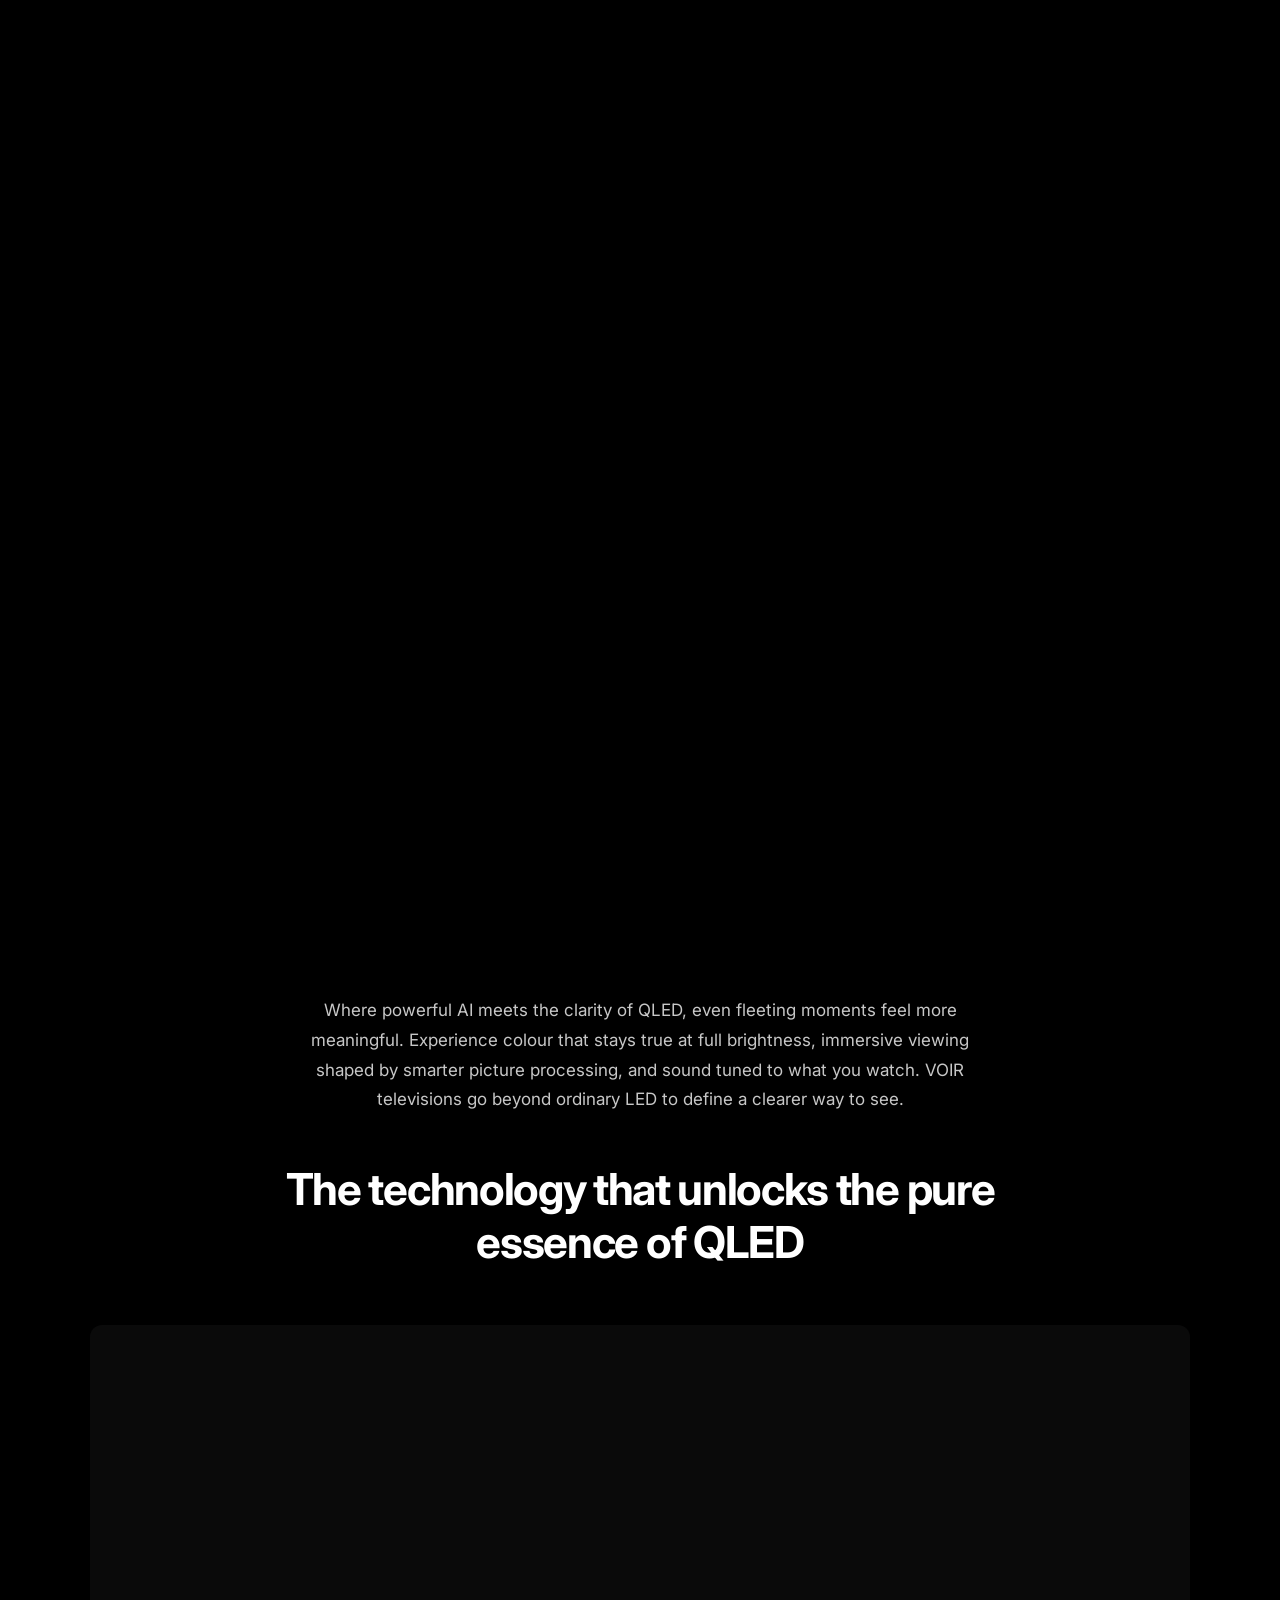
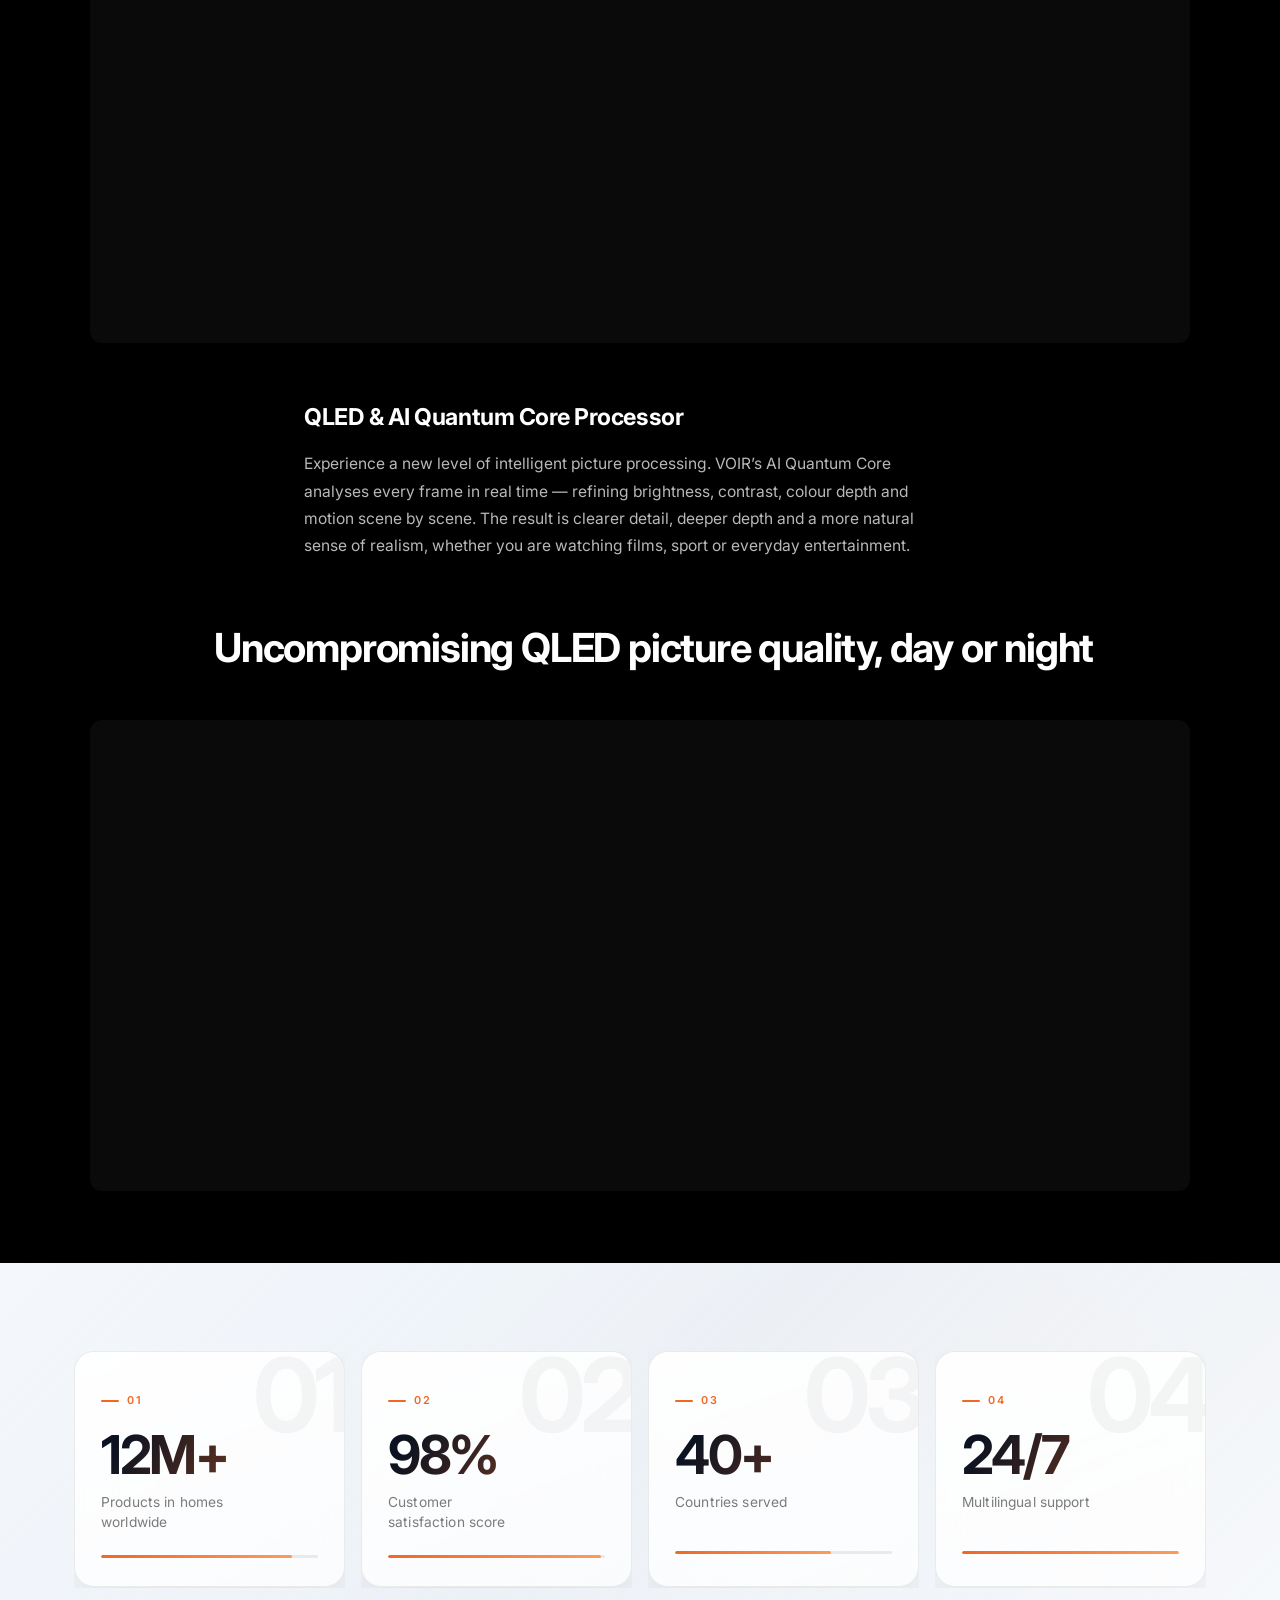
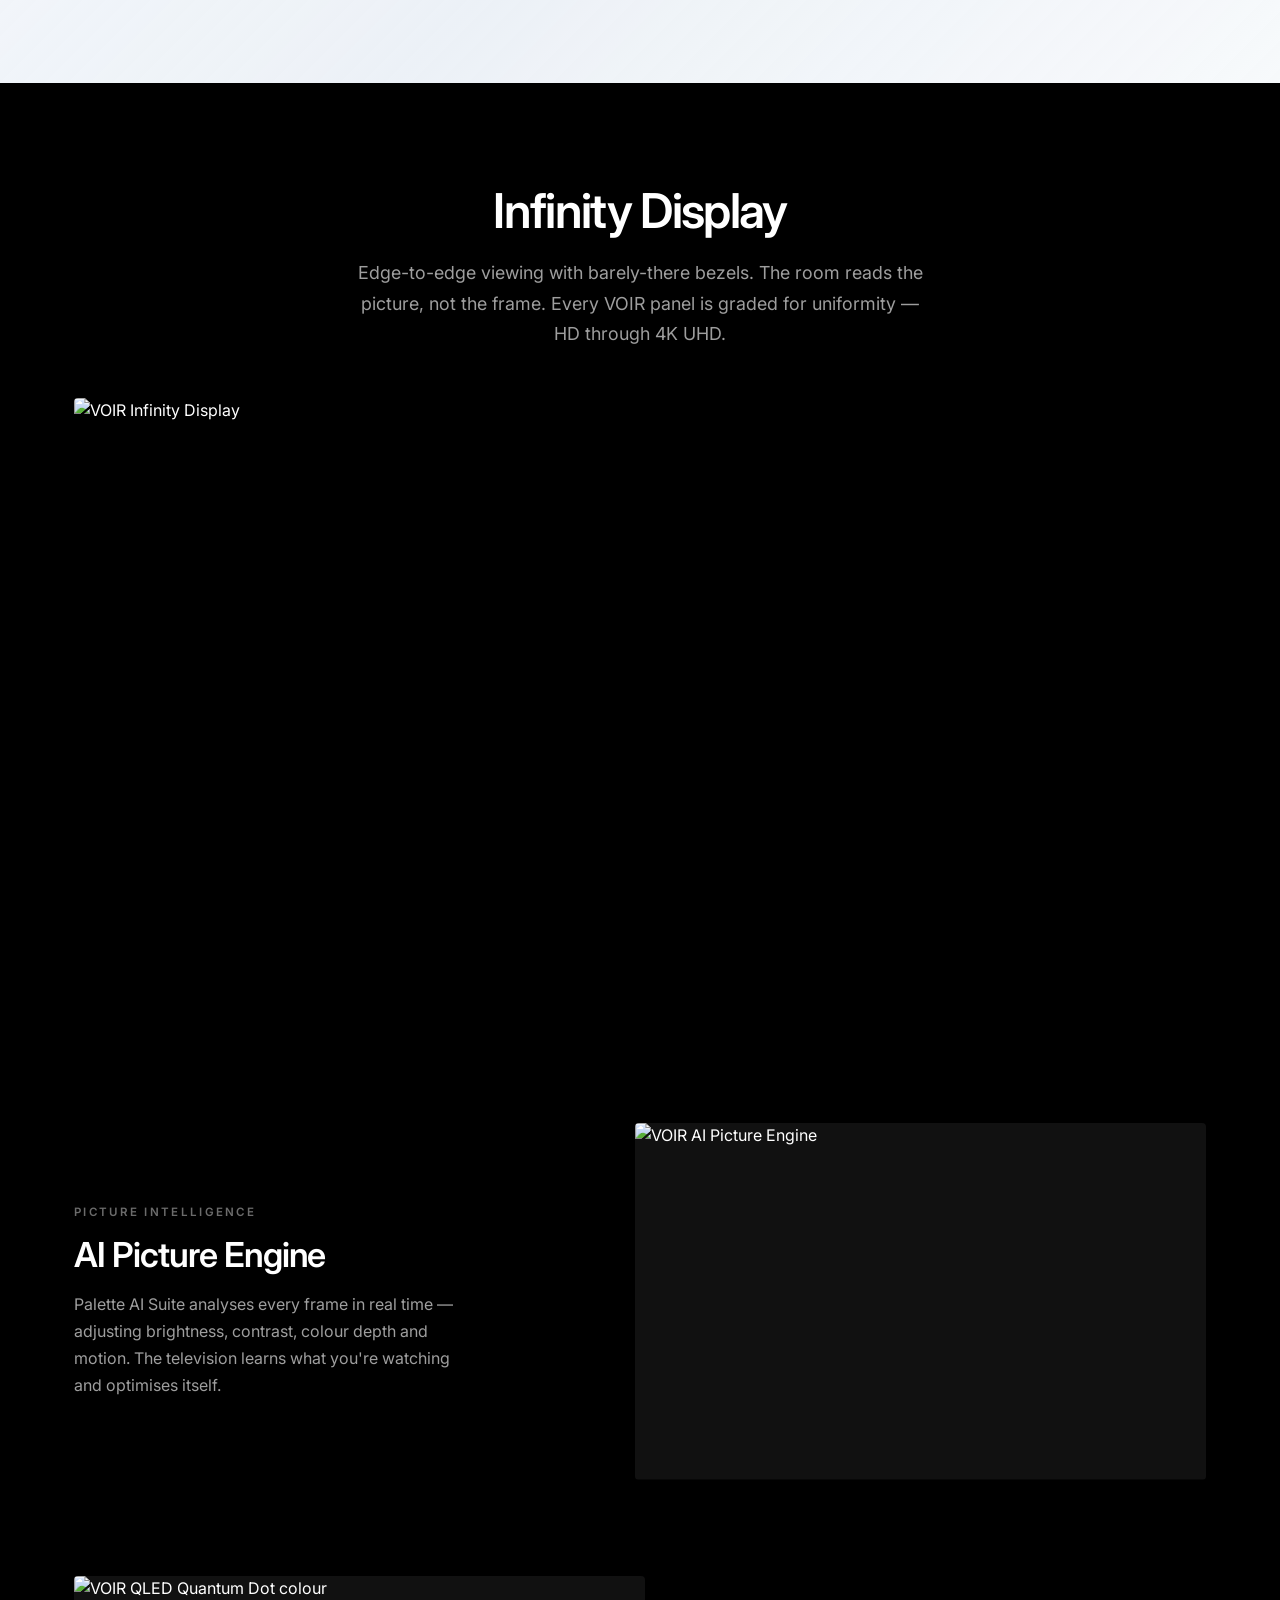
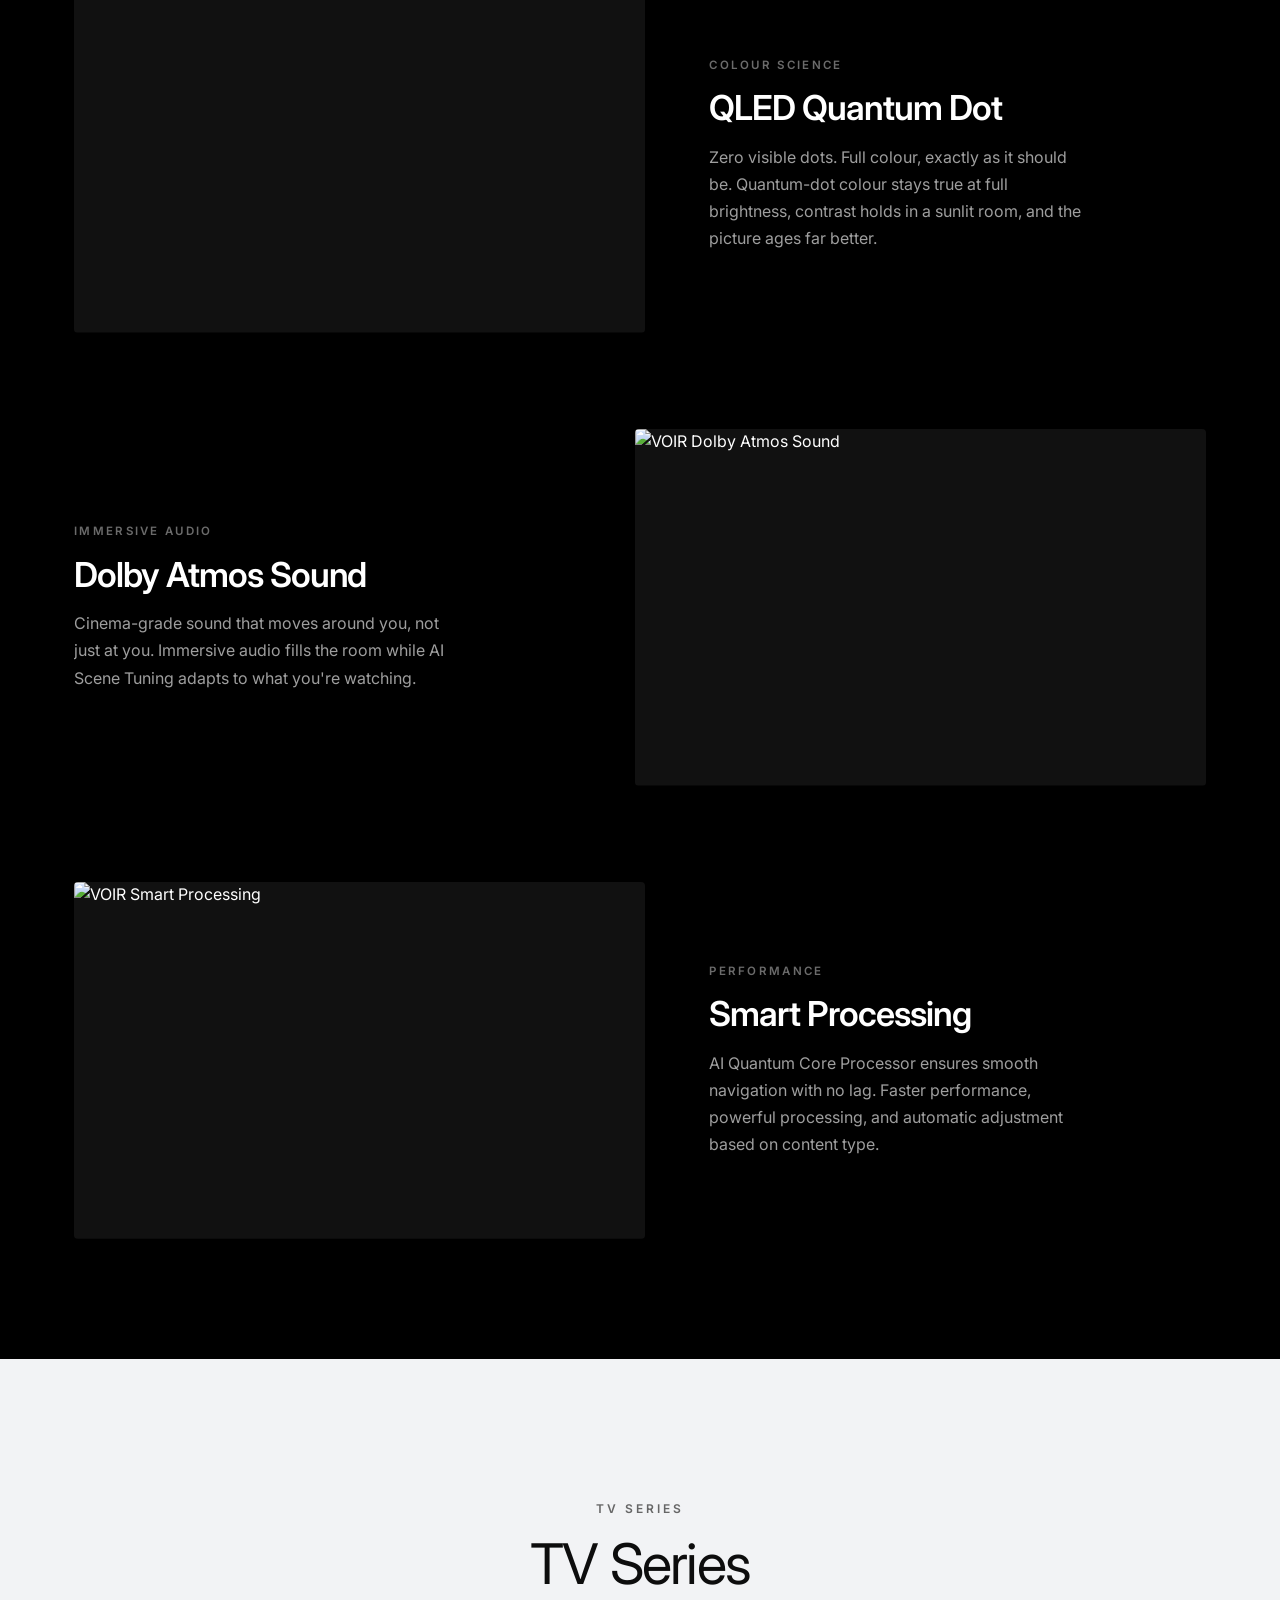
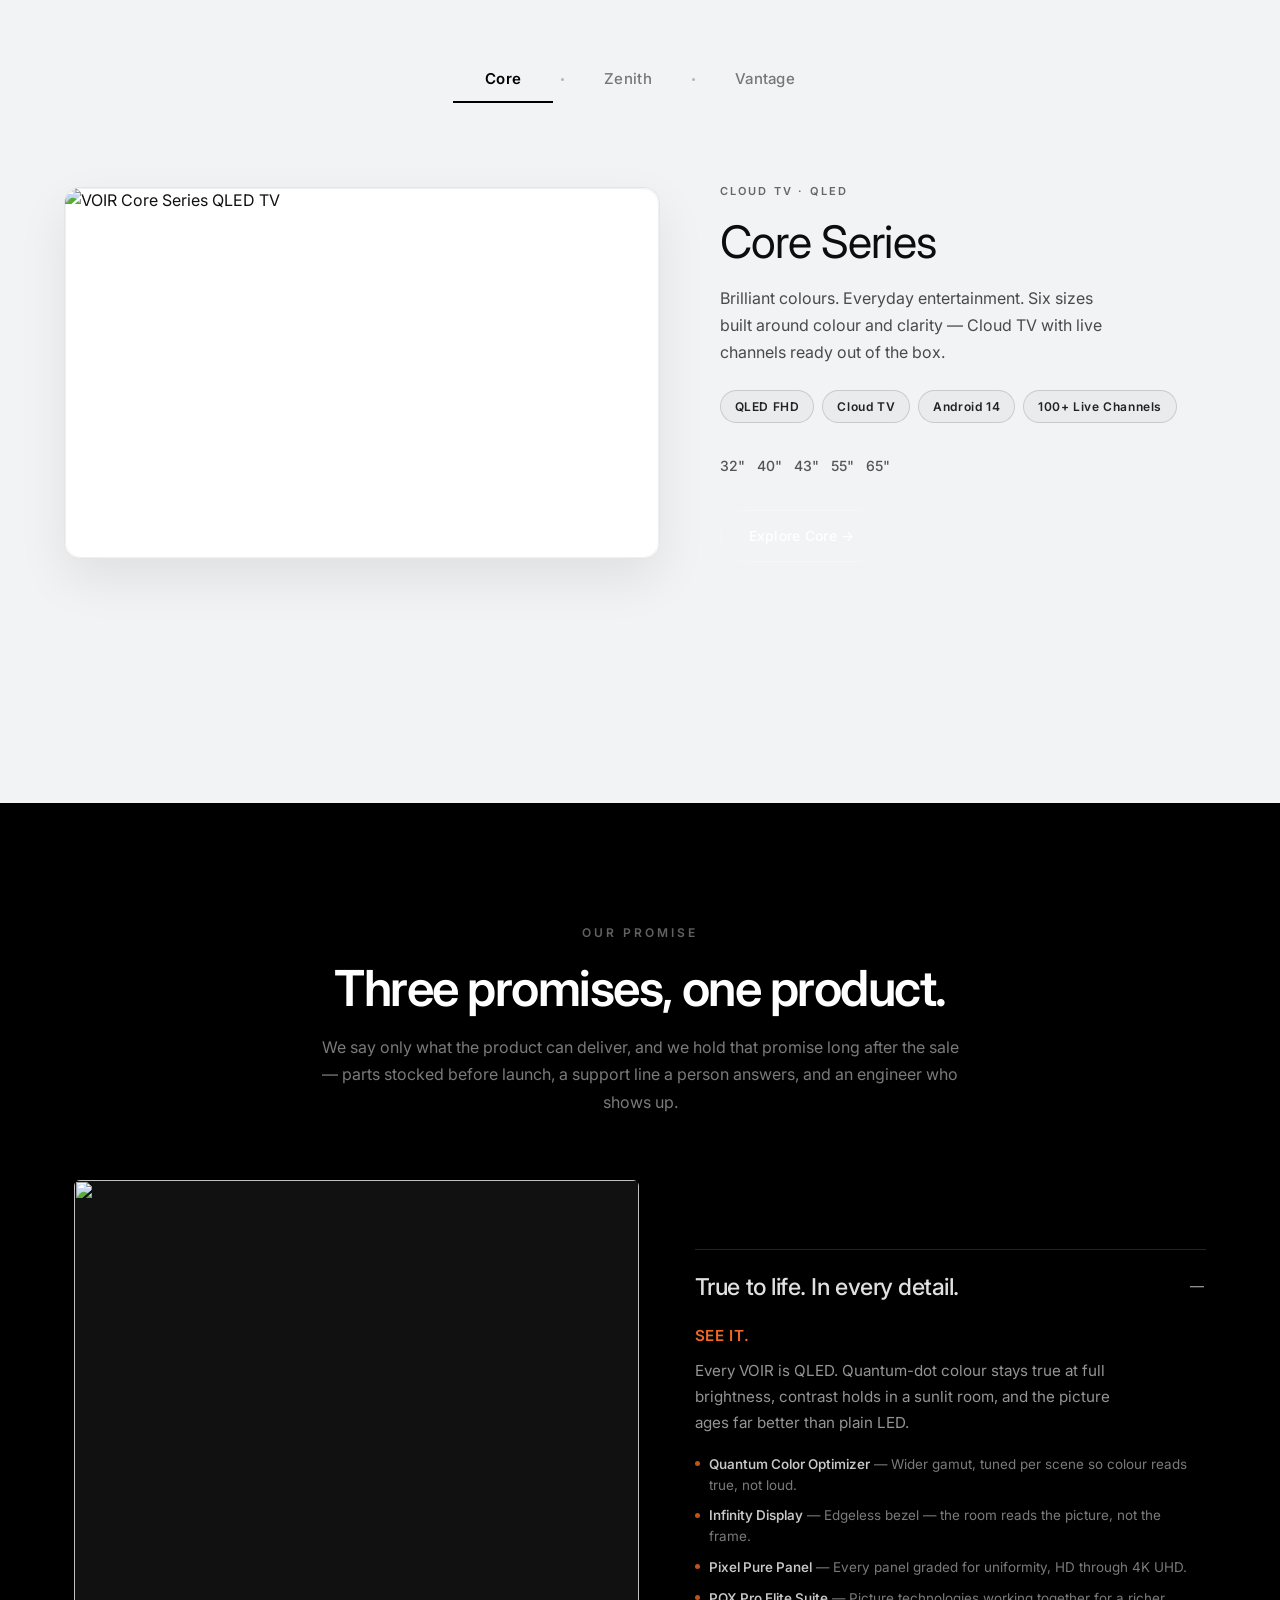
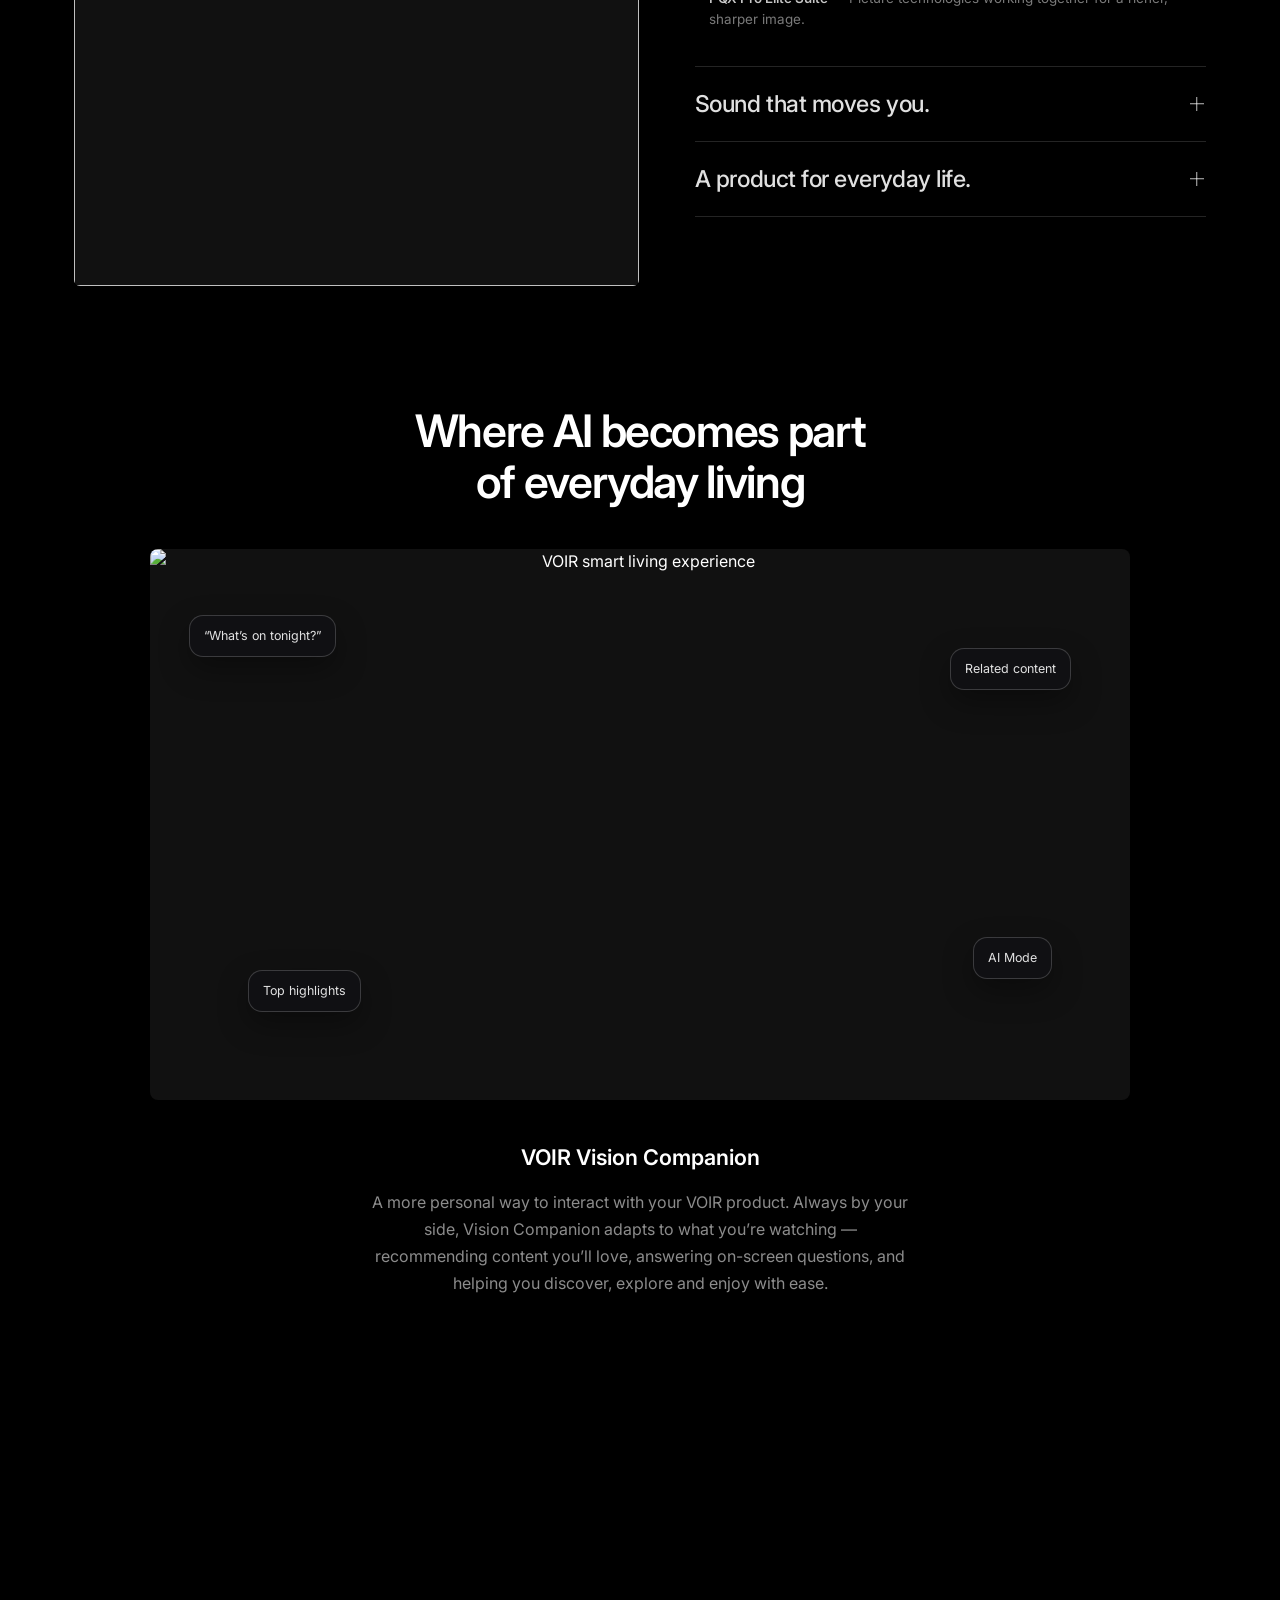
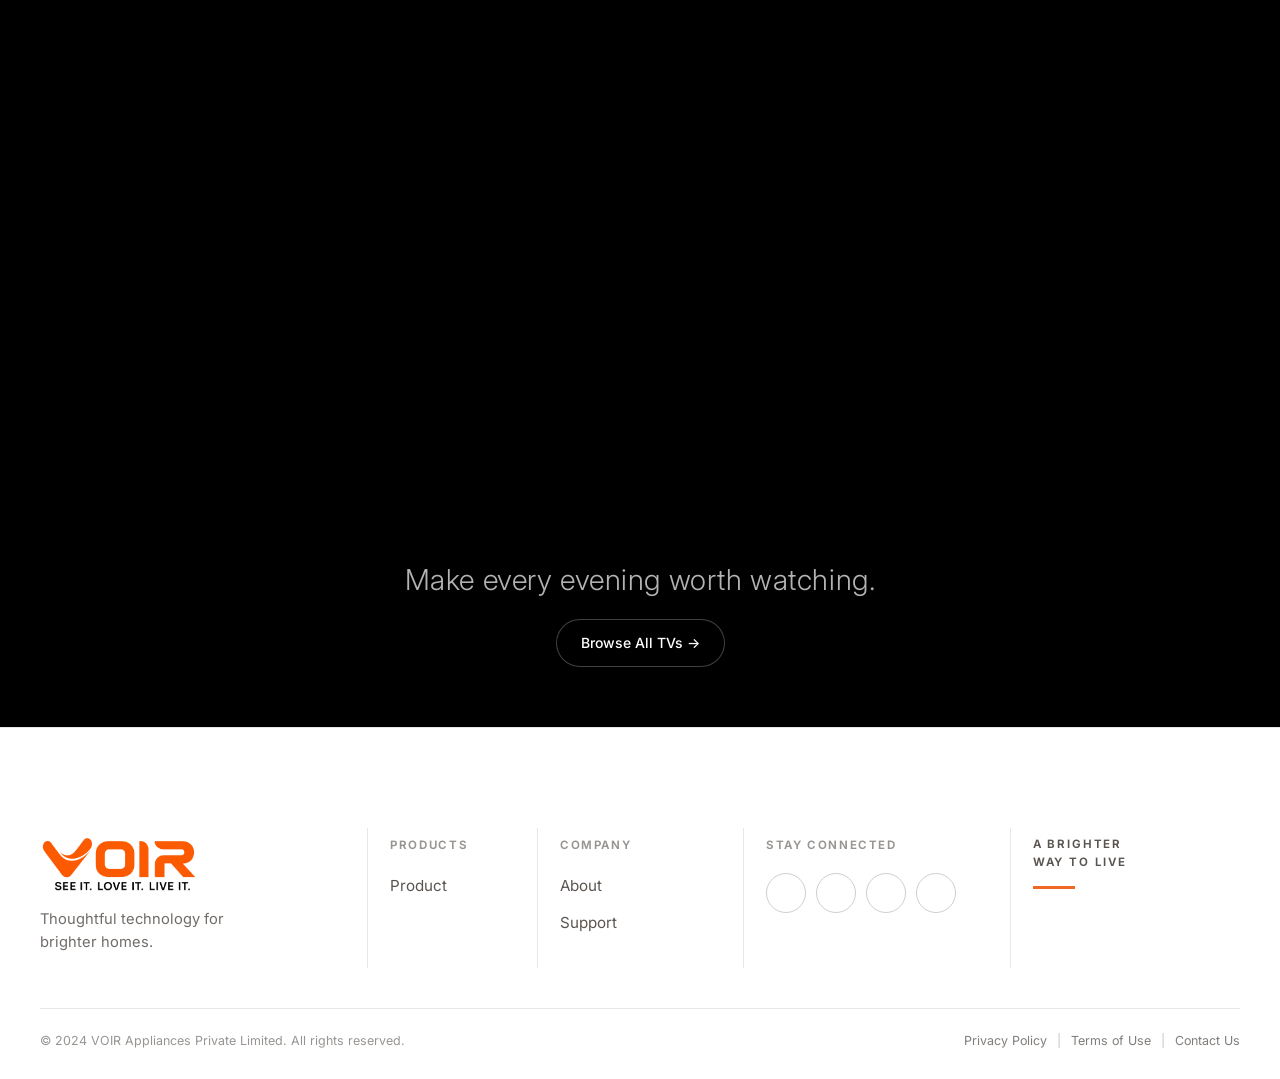
==== index.html @ 22343eba "Add dog-view video and update logo in navigation and footer. Enhance homepage styles and adjust CSS " ====
<!DOCTYPE html>
<html lang="en">
<head>
  <meta charset="UTF-8" />
  <meta name="viewport" content="width=device-width, initial-scale=1.0" />
  <title>VOIR — AI-Powered QLED Televisions</title>
  <meta name="description" content="VOIR — premium QLED televisions powered by AI. True colour, smarter picture, immersive sound. Core Series, Zenith Series, Vantage Series." />
  <link rel="preconnect" href="https://fonts.googleapis.com" />
  <link rel="preconnect" href="https://fonts.gstatic.com" crossorigin />
  <link href="https://fonts.googleapis.com/css2?family=Inter:wght@300;400;500;600;700;800&display=swap" rel="stylesheet" />
  <link rel="stylesheet" href="css/main.css?v=43" />
  <link rel="stylesheet" href="css/animations.css?v=10" />
  <link rel="stylesheet" href="css/pages.css?v=50" />
  <link rel="stylesheet" href="css/homepage.css?v=15" />
</head>
<body>
  <div class="cursor" id="cursor" aria-hidden="true">
    <div class="cursor__dot"></div>
    <div class="cursor__ring"></div>
    <span class="cursor__label"></span>
  </div>
  <div class="preloader" id="preloader" aria-hidden="true" role="status" aria-live="polite" aria-label="Loading">
    <div class="preloader__inner">
      <div class="preloader__brand" aria-label="VOIR">
        <img class="preloader__brand-ghost" src="images/updatedlog.png?v=4" alt="VOIR" aria-hidden="true" />
        <img class="preloader__brand-fill" id="preloaderLogoFill" src="images/updatedlog.png?v=4" alt="VOIR" aria-hidden="true" />
      </div>
      <div class="preloader__progress-wrap">
        <div class="preloader__progress" id="preloaderProgress"></div>
      </div>
      <div class="preloader__percent" id="preloaderPercent">0%</div>
    </div>
  </div>
  <div id="site-nav"></div>
  <main id="main">

    <!-- ============================================
         SECTION 1 — PRODUCT HERO (Samsung-style layout)
         ============================================ -->
    <section class="hero-cinematic" id="hero" aria-label="VOIR AI-powered QLED televisions">
      <div class="hero-cinematic__atmosphere" aria-hidden="true"></div>

      <div class="hero-cinematic__stage">
        <h1 class="hero-cinematic__title">AI-powered QLED TVs for a clearer way to see.</h1>

        <div class="hero-cinematic__screen">
          <div class="hero-cinematic__frame">
            <video
              id="heroVideo"
              class="hero-cinematic__video"
              muted
              loop
              playsinline
              autoplay
              preload="auto"
              poster="images/tv-hero.jpg"
            >
              <source src="vidio%20hero.mp4" type="video/mp4" />
            </video>
          </div>
        </div>
      </div>
    </section>


    <!-- ============================================
         SECTION 2 — WHAT IS VOIR (editorial)
         ============================================ -->
    <section class="story" id="story" aria-label="What is VOIR">
      <div class="story__inner story__inner--intro">
        <p class="story__lead story__block">
          Where powerful AI meets the clarity of QLED, even fleeting moments feel more meaningful.
          Experience colour that stays true at full brightness, immersive viewing shaped by smarter
          picture processing, and sound tuned to what you watch. VOIR televisions go beyond ordinary
          LED to define a clearer way to see.
        </p>
        <h2 class="story__heading story__block">The technology that unlocks the pure essence of QLED</h2>
      </div>

      <div class="story__media-full story__block">
        <video
          id="storyProcessorVideo"
          class="story__media-video"
          muted
          loop
          playsinline
          autoplay
          preload="metadata"
          aria-label="VOIR AI processor visualisation"
        >
          <source src="processor.mp4" type="video/mp4" />
        </video>
      </div>

      <div class="story__inner story__inner--spec">
        <div class="story__block">
          <h3 class="story__spec-title">QLED &amp; AI Quantum Core Processor</h3>
          <p class="story__spec-text">
            Experience a new level of intelligent picture processing. VOIR’s AI Quantum Core analyses
            every frame in real time — refining brightness, contrast, colour depth and motion scene by
            scene. The result is clearer detail, deeper depth and a more natural sense of realism,
            whether you are watching films, sport or everyday entertainment.
          </p>
        </div>
      </div>

      <div class="story__inner story__inner--tagline">
        <h2 class="story__tagline story__block">Uncompromising QLED picture quality, day or night</h2>
      </div>

      <div class="story__media-full story__media-full--product story__block">
        <video
          id="storyAiVideo"
          class="story__media-video"
          muted
          loop
          playsinline
          autoplay
          preload="metadata"
          aria-label="VOIR QLED viewing experience"
        >
          <source src="videos/dog-view.mp4" type="video/mp4" />
        </video>
      </div>
    </section>


    <!-- ============================================
         SECTION 3 — TECHNOLOGY / STATS (light)
         ============================================ -->
    <section class="tech-showcase" id="technology" aria-label="VOIR Technology">
      <div class="tech-showcase__bg" aria-hidden="true">
        <img src="images/lifestyle-1.jpg" alt="" class="tech-showcase__bg-img" />
        <div class="tech-showcase__bg-wash"></div>
      </div>

      <div class="tech-showcase__inner">
        <div class="tech-showcase__stats" role="list">
          <div class="tech-stat" role="listitem" data-stat="homes">
            <span class="tech-stat__ghost" aria-hidden="true">01</span>
            <span class="tech-stat__index">01</span>
            <div class="tech-stat__value" data-count="12" data-suffix="M+">0</div>
            <div class="tech-stat__label">Products in homes worldwide</div>
            <div class="tech-stat__meter" aria-hidden="true"><span></span></div>
          </div>
          <div class="tech-stat" role="listitem" data-stat="satisfaction">
            <span class="tech-stat__ghost" aria-hidden="true">02</span>
            <span class="tech-stat__index">02</span>
            <div class="tech-stat__value" data-count="98" data-suffix="%">0</div>
            <div class="tech-stat__label">Customer satisfaction score</div>
            <div class="tech-stat__meter" aria-hidden="true"><span style="--fill:98%"></span></div>
          </div>
          <div class="tech-stat" role="listitem" data-stat="countries">
            <span class="tech-stat__ghost" aria-hidden="true">03</span>
            <span class="tech-stat__index">03</span>
            <div class="tech-stat__value" data-count="40" data-suffix="+">0</div>
            <div class="tech-stat__label">Countries served</div>
            <div class="tech-stat__meter" aria-hidden="true"><span style="--fill:72%"></span></div>
          </div>
          <div class="tech-stat" role="listitem" data-stat="support">
            <span class="tech-stat__ghost" aria-hidden="true">04</span>
            <span class="tech-stat__index">04</span>
            <div class="tech-stat__value" data-count-text="24/7">24/7</div>
            <div class="tech-stat__label">Multilingual support</div>
            <div class="tech-stat__meter" aria-hidden="true"><span style="--fill:100%"></span></div>
          </div>
        </div>

        </div>
      </div>
    </section>

    <!-- ============================================
         FEATURE LAB — dark editorial (Samsung-style)
         ============================================ -->
    <section class="feature-lab" id="features" aria-label="VOIR picture and sound features">
      <div class="feature-lab__intro">
        <h2 class="feature-lab__headline" data-hp-reveal>Infinity Display</h2>
        <p class="feature-lab__lead" data-hp-reveal>
          Edge-to-edge viewing with barely-there bezels. The room reads the picture, not the frame.
          Every VOIR panel is graded for uniformity — HD through 4K UHD.
        </p>
      </div>

      <div class="feature-lab__hero" data-hp-reveal>
        <img src="images/showcase-tv.jpg" alt="VOIR Infinity Display" loading="lazy" />
      </div>

      <div class="feature-lab__modules">
        <article class="feature-lab__module" data-hp-reveal>
          <div class="feature-lab__copy">
            <p class="feature-lab__eyebrow">Picture intelligence</p>
            <h3 class="feature-lab__title">AI Picture Engine</h3>
            <p class="feature-lab__text">
              Palette AI Suite analyses every frame in real time — adjusting brightness, contrast,
              colour depth and motion. The television learns what you're watching and optimises itself.
            </p>
          </div>
          <div class="feature-lab__media">
            <img src="images/tech-card-1.jpg" alt="VOIR AI Picture Engine" loading="lazy" />
          </div>
        </article>

        <article class="feature-lab__module feature-lab__module--reverse" data-hp-reveal>
          <div class="feature-lab__copy">
            <p class="feature-lab__eyebrow">Colour science</p>
            <h3 class="feature-lab__title">QLED Quantum Dot</h3>
            <p class="feature-lab__text">
              Zero visible dots. Full colour, exactly as it should be. Quantum-dot colour stays true
              at full brightness, contrast holds in a sunlit room, and the picture ages far better.
            </p>
          </div>
          <div class="feature-lab__media">
            <img src="images/tech-card-2.jpg" alt="VOIR QLED Quantum Dot colour" loading="lazy" />
          </div>
        </article>

        <article class="feature-lab__module" data-hp-reveal>
          <div class="feature-lab__copy">
            <p class="feature-lab__eyebrow">Immersive audio</p>
            <h3 class="feature-lab__title">Dolby Atmos Sound</h3>
            <p class="feature-lab__text">
              Cinema-grade sound that moves around you, not just at you. Immersive audio fills the
              room while AI Scene Tuning adapts to what you're watching.
            </p>
          </div>
          <div class="feature-lab__media">
            <img src="images/showcase-sound.jpg" alt="VOIR Dolby Atmos Sound" loading="lazy" />
          </div>
        </article>

        <article class="feature-lab__module feature-lab__module--reverse" data-hp-reveal>
          <div class="feature-lab__copy">
            <p class="feature-lab__eyebrow">Performance</p>
            <h3 class="feature-lab__title">Smart Processing</h3>
            <p class="feature-lab__text">
              AI Quantum Core Processor ensures smooth navigation with no lag. Faster performance,
              powerful processing, and automatic adjustment based on content type.
            </p>
          </div>
          <div class="feature-lab__media">
            <img src="images/tech-card-3.jpg" alt="VOIR Smart Processing" loading="lazy" />
          </div>
        </article>
      </div>
    </section>


    <!-- ============================================
         SECTION 4 — TV SERIES
         ============================================ -->
    <section class="tv-series" id="tv-series" aria-label="VOIR TV Series">
      <div class="tv-series__inner">
        <div class="tv-series__header">
          <p class="tv-series__eyebrow">TV Series</p>
          <h2 class="tv-series__title">TV Series</h2>
        </div>

        <!-- Series tabs -->
        <nav class="tv-series__nav" aria-label="TV series navigation">
          <button class="tv-series__tab is-active" data-series="core" type="button">Core</button>
          <span class="tv-series__dot" aria-hidden="true"></span>
          <button class="tv-series__tab" data-series="zenith" type="button">Zenith</button>
          <span class="tv-series__dot" aria-hidden="true"></span>
          <button class="tv-series__tab" data-series="vantage" type="button">Vantage</button>
          <div class="tv-series__tab-line" aria-hidden="true"></div>
        </nav>

        <!-- Series panels -->
        <div class="tv-series__stage">

          <!-- CORE -->
          <div class="tv-series__panel is-active" data-series="core">
            <div class="tv-series__visual">
              <img src="images/core-43.jpg" alt="VOIR Core Series QLED TV" loading="lazy" />
            </div>
            <div class="tv-series__copy">
              <p class="tv-series__series-label">Cloud TV · QLED</p>
              <h3 class="tv-series__series-name">Core Series</h3>
              <p class="tv-series__series-desc">Brilliant colours. Everyday entertainment. Six sizes built around colour and clarity — Cloud TV with live channels ready out of the box.</p>
              <div class="tv-series__specs">
                <span class="tv-series__spec">QLED FHD</span>
                <span class="tv-series__spec">Cloud TV</span>
                <span class="tv-series__spec">Android 14</span>
                <span class="tv-series__spec">100+ Live Channels</span>
              </div>
              <div class="tv-series__sizes">
                <span class="tv-series__size">32"</span>
                <span class="tv-series__size">40"</span>
                <span class="tv-series__size">43"</span>
                <span class="tv-series__size">55"</span>
                <span class="tv-series__size">65"</span>
              </div>
              <a href="tvs.html#core" class="tv-series__cta" data-cursor="Explore">Explore Core →</a>
            </div>
          </div>

          <!-- ZENITH -->
          <div class="tv-series__panel" data-series="zenith">
            <div class="tv-series__visual">
              <img src="images/zenith-55.jpg" alt="VOIR Zenith Series QLED TV" loading="lazy" />
            </div>
            <div class="tv-series__copy">
              <p class="tv-series__series-label">Google TV · QLED</p>
              <h3 class="tv-series__series-name">Zenith Series</h3>
              <p class="tv-series__series-desc">Premium picture with Dolby Vision·Atmos and an AI Quantum Core that keeps the set feeling new. Stunning detail. A smarter way to watch.</p>
              <div class="tv-series__specs">
                <span class="tv-series__spec">QLED UHD</span>
                <span class="tv-series__spec">Google TV</span>
                <span class="tv-series__spec">Dolby Atmos</span>
                <span class="tv-series__spec">AI Quantum Core</span>
              </div>
              <div class="tv-series__sizes">
                <span class="tv-series__size">32"</span>
                <span class="tv-series__size">43"</span>
                <span class="tv-series__size">55"</span>
                <span class="tv-series__size">65"</span>
              </div>
              <a href="tvs.html#zenith" class="tv-series__cta" data-cursor="Explore">Explore Zenith →</a>
            </div>
          </div>

          <!-- VANTAGE -->
          <div class="tv-series__panel" data-series="vantage">
            <div class="tv-series__visual">
              <img src="images/showcase-tv.jpg" alt="VOIR Vantage Series — Coming Soon" loading="lazy" />
            </div>
            <div class="tv-series__copy">
              <p class="tv-series__series-label">Coming Soon</p>
              <h3 class="tv-series__series-name">Vantage Series <span class="tv-series__soon">Soon</span></h3>
              <p class="tv-series__series-desc">The next VOIR lineup. Bigger innovation on the way. Models, sizes, and full specs will land here first.</p>
              <div class="tv-series__specs">
                <span class="tv-series__spec">Next-Gen Display</span>
                <span class="tv-series__spec">Immersive Audio</span>
                <span class="tv-series__spec">Smarter Ecosystem</span>
              </div>
              <a href="tvs.html#vantage" class="tv-series__cta" data-cursor="Soon">Preview Vantage →</a>
            </div>
          </div>

        </div>
      </div>
    </section>


    <!-- ============================================
         SECTION 5 — OUR PROMISE
         ============================================ -->
    <section class="promise-v2" id="promise" aria-label="Our Promise">
      <div class="promise-v2__inner">
        <div class="promise-v2__header" data-hp-reveal>
          <p class="promise-v2__eyebrow">Our Promise</p>
          <h2 class="promise-v2__title">Three promises, one&nbsp;product.</h2>
          <p class="promise-v2__lead">We say only what the product can deliver, and we hold that promise long after the sale — parts stocked before launch, a support line a person answers, and an engineer who shows up.</p>
        </div>

        <div class="promise-v2__stage">
          <div class="promise-v2__visual" aria-hidden="true">
            <img class="promise-v2__shot is-active" data-promise-shot="see" src="images/showcase-tv.jpg" alt="" />
            <img class="promise-v2__shot" data-promise-shot="love" src="images/showcase-sound.jpg" alt="" />
            <img class="promise-v2__shot" data-promise-shot="live" src="images/lifestyle-1.jpg" alt="" />
          </div>

          <div class="promise-v2__accordion" role="list">
            <div class="promise-acc is-open" role="listitem" data-promise="see">
              <button type="button" class="promise-acc__trigger" aria-expanded="true">
                <span class="promise-acc__headline">True to life. In every detail.</span>
                <span class="promise-acc__icon" aria-hidden="true"></span>
              </button>
              <div class="promise-acc__panel">
                <p class="promise-acc__name">See it.</p>
                <p class="promise-acc__text">Every VOIR is QLED. Quantum-dot colour stays true at full brightness, contrast holds in a sunlit room, and the picture ages far better than plain LED.</p>
                <ul class="promise-acc__techs">
                  <li><strong>Quantum Color Optimizer</strong> — Wider gamut, tuned per scene so colour reads true, not loud.</li>
                  <li><strong>Infinity Display</strong> — Edgeless bezel — the room reads the picture, not the frame.</li>
                  <li><strong>Pixel Pure Panel</strong> — Every panel graded for uniformity, HD through 4K UHD.</li>
                  <li><strong>PQX Pro Elite Suite</strong> — Picture technologies working together for a richer, sharper image.</li>
                </ul>
              </div>
            </div>

            <div class="promise-acc" role="listitem" data-promise="love">
              <button type="button" class="promise-acc__trigger" aria-expanded="false">
                <span class="promise-acc__headline">Sound that moves you.</span>
                <span class="promise-acc__icon" aria-hidden="true"></span>
              </button>
              <div class="promise-acc__panel">
                <p class="promise-acc__name">Love it.</p>
                <p class="promise-acc__text">Cinema-grade sound and picture, tuned to work together — immersive audio that fills the room and still feels intimate.</p>
                <ul class="promise-acc__techs">
                  <li><strong>Dolby Atmos Vision</strong> — Cinema-grade picture and sound, tuned to work together.</li>
                  <li><strong>Sound Spectre Power Boost</strong> — Richer bass, sharper highs, fuller sound across the room.</li>
                  <li><strong>AI Scene Tuning</strong> — Picture and sound adapt to what you're watching, automatically.</li>
                  <li><strong>VoiceCrisp</strong> — Dialogue stays clear even when the action gets loud.</li>
                </ul>
              </div>
            </div>

            <div class="promise-acc" role="listitem" data-promise="live">
              <button type="button" class="promise-acc__trigger" aria-expanded="false">
                <span class="promise-acc__headline">A product for everyday life.</span>
                <span class="promise-acc__icon" aria-hidden="true"></span>
              </button>
              <div class="promise-acc__panel">
                <p class="promise-acc__name">Live it.</p>
                <p class="promise-acc__text">Living with a product is different from owning one. It should wake up fast, put something on before you have finished sitting down, and still feel quick years into its life.</p>
                <ul class="promise-acc__techs">
                  <li><strong>SmartTap</strong> — Cast from your phone in a tap, over Wi-Fi or Bluetooth.</li>
                  <li><strong>HomeSync</strong> — One screen. Every device. Your whole smart home at your fingertips.</li>
                  <li><strong>Google Assistant</strong> — Hold the voice remote and just ask — search, switch inputs, open an app.</li>
                  <li><strong>Service &amp; Parts</strong> — A person on the line, an engineer who shows up, spares stocked before launch.</li>
                </ul>
              </div>
            </div>
          </div>
        </div>

        <div class="promise-v2__living" data-hp-reveal>
          <h2 class="promise-v2__living-title">Where AI becomes part of everyday living</h2>
          <div class="promise-v2__living-stage">
            <img src="images/smarthome.jpg" alt="VOIR smart living experience" class="promise-v2__living-img" loading="lazy" />
            <div class="promise-v2__chips" aria-hidden="true">
              <span class="promise-v2__chip promise-v2__chip--tl">“What’s on tonight?”</span>
              <span class="promise-v2__chip promise-v2__chip--tr">Related content</span>
              <span class="promise-v2__chip promise-v2__chip--bl">Top highlights</span>
              <span class="promise-v2__chip promise-v2__chip--br">AI Mode</span>
            </div>
          </div>
          <div class="promise-v2__living-copy">
            <h3 class="promise-v2__living-name">VOIR Vision Companion</h3>
            <p class="promise-v2__living-text">
              A more personal way to interact with your VOIR product. Always by your side, Vision Companion
              adapts to what you’re watching — recommending content you’ll love, answering on-screen
              questions, and helping you discover, explore and enjoy with ease.
            </p>
          </div>
        </div>
      </div>
    </section>


    <!-- ============================================
         SECTION 6 — CINEMATIC TV SHOWCASE
         ============================================ -->
    <section class="cinema-v2" id="cinema" aria-label="VOIR cinematic experience">
      <div class="cinema-v2__video-wrap">
        <video
          id="cinemaVideoV2"
          class="cinema-v2__video"
          poster="images/showcase-tv.jpg"
          muted
          loop
          playsinline
          autoplay
          preload="metadata"
        >
          <source src="videos/vidio-tv.mp4" type="video/mp4" />
        </video>
      </div>
      <div class="cinema-v2__overlay" aria-hidden="true"></div>
      <div class="cinema-v2__content">
        <p class="cinema-v2__tagline">Make every evening worth watching.</p>
        <a href="tvs.html" class="cinema-v2__cta" data-magnetic data-cursor="Explore">Browse All TVs →</a>
      </div>
    </section>

  </main>
  <div id="site-footer"></div>
  <script src="https://cdn.jsdelivr.net/npm/gsap@3.12.5/dist/gsap.min.js"></script>
  <script src="https://cdn.jsdelivr.net/npm/gsap@3.12.5/dist/ScrollTrigger.min.js"></script>
  <script src="https://cdn.jsdelivr.net/npm/lenis@1.1.18/dist/lenis.min.js"></script>
  <script src="js/data.js?v=12"></script>
  <script src="js/chrome.js?v=14"></script>
  <script src="js/cursor.js?v=3"></script>
  <script src="js/app.js?v=39"></script>
  <script src="js/homepage.js?v=14"></script>
</body>
</html>
---- css/main.css ----
/* ============================================
   VOIR — Design System & Layout
   ============================================ */

:root {
  --color-bg-dark: #fff7f0;
  --color-bg-mid: #ffffff;
  --color-bg-elevated: #ffffff;
  --color-bg-light: #fff1e6;
  --color-bg-white: #ffffff;
  --color-bg-warm: #fff8f2;
  --color-bg-cool: #fff5ec;
  --color-bg-mint: #fff7f0;
  --color-bg-lavender: #fff3e8;
  --color-ink: #1a120c;

  --color-accent: #f06824;
  --color-accent-hover: #ff7a38;
  --color-accent-2: #ff7a38;
  --color-coral: #f06824;
  --color-teal: #f06824;
  --color-teal-hover: #ff7a38;
  --color-blue: #f06824;
  --color-blue-hover: #ff7a38;
  --color-violet: #f06824;
  --color-violet-hover: #ff7a38;
  --color-orange-soft: rgba(240, 104, 36, 0.12);
  --color-orange-glow: rgba(240, 104, 36, 0.28);

  --color-text-primary: #1a120c;
  --color-text-secondary: #5c4a3d;
  --color-text-dark: #1a120c;
  --color-text-muted: #8a7464;
  --color-border: rgba(26, 18, 12, 0.1);
  --color-border-dark: rgba(26, 18, 12, 0.16);
  --font-sans: "Inter", system-ui, -apple-system, sans-serif;
  --font-display: "Inter", system-ui, -apple-system, sans-serif;
  --font-title: "Inter", system-ui, -apple-system, sans-serif;
  --nav-height: 72px;
  --container: min(1200px, calc(100% - 48px));
  --ease-out-expo: cubic-bezier(0.16, 1, 0.3, 1);
  --ease-out-quart: cubic-bezier(0.25, 1, 0.5, 1);
  --radius: 16px;
  --radius-sm: 10px;
  --radius-lg: 24px;
}

*,
*::before,
*::after {
  box-sizing: border-box;
  margin: 0;
  padding: 0;
}

html {
  font-size: 16px;
  -webkit-font-smoothing: antialiased;
  -moz-osx-font-smoothing: grayscale;
}

html.lenis,
html.lenis body {
  height: auto;
}

.lenis.lenis-smooth {
  scroll-behavior: auto !important;
}

body {
  font-family: var(--font-sans);
  background: var(--color-bg-white);
  color: var(--color-text-primary);
  line-height: 1.6;
  overflow-x: hidden;
}

img {
  max-width: 100%;
  display: block;
}

a {
  color: inherit;
  text-decoration: none;
}

ul {
  list-style: none;
}

button,
input {
  font: inherit;
  border: none;
  background: none;
  color: inherit;
}

button {
  cursor: pointer;
}

.sr-only {
  position: absolute;
  width: 1px;
  height: 1px;
  padding: 0;
  margin: -1px;
  overflow: hidden;
  clip: rect(0, 0, 0, 0);
  white-space: nowrap;
  border: 0;
}

.container {
  width: var(--container);
  margin-inline: auto;
}

/* ---------- Buttons ---------- */

.btn {
  display: inline-flex;
  align-items: center;
  justify-content: center;
  gap: 8px;
  padding: 14px 28px;
  border-radius: 999px;
  font-size: 0.9375rem;
  font-weight: 500;
  letter-spacing: 0.01em;
  transition: transform 0.4s var(--ease-out-expo), background 0.35s ease, color 0.35s ease, box-shadow 0.35s ease;
  position: relative;
  overflow: hidden;
  will-change: transform;
}

.btn--primary {
  background: var(--color-accent);
  color: #fff;
}

.btn--primary:hover {
  background: var(--color-accent-hover);
  box-shadow: 0 12px 40px var(--color-orange-glow);
}

.btn--secondary {
  background: transparent;
  color: #fff;
  border: 1px solid rgba(255, 255, 255, 0.45);
}

.btn--secondary:hover {
  background: rgba(255, 255, 255, 0.12);
  box-shadow: 0 12px 40px rgba(26, 18, 12, 0.18);
}

.btn--blue {
  background: var(--color-blue);
  color: #fff;
}

.btn--blue:hover {
  background: var(--color-blue-hover);
  box-shadow: 0 12px 40px var(--color-orange-glow);
}

.btn--teal {
  background: var(--color-teal);
  color: #fff;
}

.btn--teal:hover {
  background: var(--color-teal-hover);
  box-shadow: 0 12px 40px var(--color-orange-glow);
}

.btn--ghost {
  background: transparent;
  color: var(--color-text-primary);
  border: 1px solid rgba(0, 0, 0, 0.18);
}

.btn--ghost:hover {
  border-color: rgba(0, 0, 0, 0.4);
  background: rgba(0, 0, 0, 0.04);
}

.btn--ghost-light {
  background: transparent;
  color: #fff;
  border: 1px solid rgba(255, 255, 255, 0.55);
  text-transform: uppercase;
  letter-spacing: 0.12em;
  font-size: 0.8125rem;
  font-weight: 500;
  padding: 14px 28px;
}

.btn--ghost-light:hover {
  background: rgba(255, 255, 255, 0.08);
  border-color: #fff;
}

/* ---------- Section primitives ---------- */

.section {
  padding: 80px 0;
  position: relative;
}

.section__header {
  margin-bottom: 64px;
  max-width: 640px;
}

.section__header--center {
  text-align: center;
  margin-inline: auto;
}

.section__eyebrow {
  font-size: 0.8125rem;
  font-weight: 500;
  letter-spacing: 0.14em;
  text-transform: uppercase;
  color: var(--color-accent);
  margin-bottom: 16px;
}

.section__eyebrow--coral,
.section__eyebrow--teal,
.section__eyebrow--blue,
.section__eyebrow--violet { color: var(--color-accent); }

.section__title {
  font-family: var(--font-title);
  font-size: clamp(2rem, 4vw, 3.25rem);
  font-weight: 600;
  line-height: 1.15;
  letter-spacing: -0.025em;
}

.section__lead {
  margin-top: 16px;
  font-size: 1.0625rem;
  color: var(--color-text-secondary);
  line-height: 1.7;
  max-width: 560px;
}

.section__header--center .section__lead {
  margin-inline: auto;
}

/* Split text helpers */
.split-word,
.split-line {
  display: inline-block;
  overflow: hidden;
  vertical-align: top;
}

.split-word > span,
.split-line > span {
  display: inline-block;
  will-change: transform;
}

/* ============================================
   Preloader
   ============================================ */

.preloader {
  position: fixed;
  inset: 0;
  z-index: 10000;
  background: #ffffff;
  display: flex;
  align-items: center;
  justify-content: center;
  clip-path: inset(0 0 0 0);
  will-change: clip-path, opacity;
}

.preloader.is-done {
  pointer-events: none;
}

.preloader__inner {
  text-align: center;
  width: min(180px, 52vw);
  display: flex;
  flex-direction: column;
  align-items: center;
}

.preloader__brand {
  position: relative;
  display: inline-block;
  margin-bottom: 1.25rem;
  line-height: 0;
  opacity: 0;
  transform: translateY(18px);
  will-change: transform, opacity;
}

.preloader__brand-ghost,
.preloader__brand-fill {
  display: block;
  width: min(140px, 42vw);
  height: auto;
  user-select: none;
  pointer-events: none;
}

.preloader__brand-ghost {
  opacity: 0.2;
  filter: none;
}

.preloader__brand-fill {
  position: absolute;
  inset: 0;
  width: 100%;
  height: 100%;
  object-fit: contain;
  object-position: center;
  clip-path: inset(0 100% 0 0);
  will-change: clip-path;
  opacity: 1;
  filter: none;
}

.preloader__progress-wrap {
  width: 100%;
  height: 1.5px;
  background: rgba(240, 104, 36, 0.16);
  overflow: hidden;
  margin-bottom: 0.65rem;
  opacity: 0;
  transform: scaleX(0.88);
  transform-origin: center;
}

.preloader__progress {
  height: 100%;
  width: 100%;
  background: var(--color-accent);
  transform: scaleX(0);
  transform-origin: left center;
  will-change: transform;
}

.preloader__percent {
  font-size: 0.6875rem;
  font-weight: 400;
  letter-spacing: 0.12em;
  color: rgba(240, 104, 36, 0.55);
  font-variant-numeric: tabular-nums;
  opacity: 0;
  min-height: 1.2em;
}

/* ============================================
   Navigation
   ============================================ */

.nav {
  position: fixed;
  top: 0;
  left: 0;
  right: 0;
  z-index: 1000;
  height: var(--nav-height);
  background: #fff;
  border-bottom: 1px solid rgba(0, 0, 0, 0.08);
  transition: transform 0.5s var(--ease-out-expo), background 0.4s ease, border-color 0.4s ease;
}

.nav.is-hidden {
  transform: none;
}

.nav.is-menu-open {
  transform: none !important;
  z-index: 10060;
  background: #fff;
  border-bottom: 1px solid rgba(0, 0, 0, 0.08);
  backdrop-filter: none;
  -webkit-backdrop-filter: none;
}

.nav-drawer {
  display: none;
}

.nav.is-scrolled {
  background: #fff;
  backdrop-filter: none;
  -webkit-backdrop-filter: none;
  border-bottom: 1px solid rgba(0, 0, 0, 0.08);
}

.nav__inner {
  width: var(--container);
  margin-inline: auto;
  height: 100%;
  display: flex;
  align-items: center;
  justify-content: space-between;
  gap: clamp(16px, 2.5vw, 32px);
}

.nav__logo {
  display: flex;
  align-items: center;
  z-index: 10;
  text-decoration: none;
  flex-shrink: 0;
  line-height: 0;
}

.nav__logo-stack {
  display: contents;
}

.nav__tagline {
  display: none;
}

.nav__logo-mark {
  width: 32px;
  height: 32px;
  border-radius: 8px;
  background: var(--color-ink);
  display: grid;
  place-items: center;
  font-size: 0.875rem;
  font-weight: 700;
  color: #fff;
}

.nav__links {
  display: flex;
  align-items: center;
  justify-content: flex-end;
  flex-wrap: nowrap;
  gap: clamp(2px, 0.55vw, 8px);
  margin-left: auto;
  visibility: visible;
  opacity: 1;
}

.nav__link {
  position: relative;
  padding: 8px clamp(8px, 0.9vw, 14px);
  font-size: 0.875rem;
  font-weight: 500;
  color: rgba(0, 0, 0, 0.78);
  transition: color 0.3s ease;
  white-space: nowrap;
  flex-shrink: 0;
  visibility: visible;
  opacity: 1;
}

.nav__link span {
  position: relative;
}

.nav__link span::after {
  content: "";
  position: absolute;
  left: 0;
  bottom: -4px;
  width: 100%;
  height: 1px;
  background: currentColor;
  transform: scaleX(0);
  transform-origin: left;
  transition: transform 0.4s var(--ease-out-expo);
}

.nav__link:hover {
  color: var(--color-text-primary);
}

.nav__link:hover span::after {
  transform: scaleX(1);
}

.nav__link--cta {
  margin-left: 8px;
  background: var(--color-accent);
  color: #fff !important;
  border-radius: 999px;
  padding: 10px 20px;
}

.nav__link--cta span::after {
  display: none;
}

.nav__link--cta:hover {
  background: var(--color-accent-hover);
}

.nav__toggle {
  display: none;
  position: relative;
  flex-direction: column;
  justify-content: center;
  gap: 6px;
  width: 44px;
  height: 44px;
  padding: 10px;
  z-index: 1002;
  border: 0;
  background: transparent;
  cursor: pointer;
  -webkit-tap-highlight-color: transparent;
}

.nav__toggle span {
  display: block;
  height: 2px;
  width: 100%;
  background: #000;
  border-radius: 2px;
  transition: transform 0.35s var(--ease-out-expo), opacity 0.25s ease;
}

.nav__toggle.is-open span {
  background: #0b1220;
}

.nav__toggle.is-open span:nth-child(1) {
  transform: translateY(8px) rotate(45deg);
}

.nav__toggle.is-open span:nth-child(2) {
  opacity: 0;
}

.nav__toggle.is-open span:nth-child(3) {
  transform: translateY(-8px) rotate(-45deg);
}

/* ============================================
   Hero
   ============================================ */

.hero {
  min-height: 100vh;
  min-height: 100dvh;
  display: flex;
  flex-direction: column;
  justify-content: flex-end;
  padding:
    calc(var(--nav-height) + 28px)
    max(20px, calc((100% - 1240px) / 2))
    28px;
  position: relative;
  overflow: hidden;
  background: #050505;
  color: #fff;
}

.hero__bg {
  position: absolute;
  inset: 0;
  pointer-events: none;
  z-index: 0;
}

.hero__bg-slider {
  position: absolute;
  inset: 0;
}

.hero__bg-slide {
  position: absolute;
  inset: -3%;
  background-size: cover;
  background-position: center 40%;
  opacity: 0;
  transform: scale(1.06);
  transition: opacity 1.1s ease, transform 7s ease;
  will-change: opacity, transform;
}

.hero__bg-slide.is-active {
  opacity: 1;
  transform: scale(1);
}

.hero__bg-overlay {
  position: absolute;
  inset: 0;
  background:
    linear-gradient(90deg, rgba(0, 0, 0, 0.78) 0%, rgba(0, 0, 0, 0.42) 42%, rgba(0, 0, 0, 0.28) 68%, rgba(0, 0, 0, 0.55) 100%),
    linear-gradient(180deg, rgba(0, 0, 0, 0.35) 0%, rgba(0, 0, 0, 0.08) 38%, rgba(0, 0, 0, 0.72) 100%),
    radial-gradient(ellipse 50% 45% at 18% 30%, rgba(240, 104, 36, 0.18), transparent 60%);
}

.hero__grain {
  position: absolute;
  inset: 0;
  opacity: 0.045;
  background-image: url("data:image/svg+xml,%3Csvg viewBox='0 0 256 256' xmlns='http://www.w3.org/2000/svg'%3E%3Cfilter id='n'%3E%3CfeTurbulence type='fractalNoise' baseFrequency='0.85' numOctaves='4' stitchTiles='stitch'/%3E%3C/filter%3E%3Crect width='100%25' height='100%25' filter='url(%23n)'/%3E%3C/svg%3E");
  background-size: 180px;
}

.hero__rail {
  position: absolute;
  top: calc(var(--nav-height) + 36px);
  right: max(18px, calc((100% - 1240px) / 2));
  z-index: 2;
  margin: 0;
  writing-mode: vertical-rl;
  transform: rotate(180deg);
  font-size: 0.68rem;
  font-weight: 550;
  letter-spacing: 0.28em;
  text-transform: uppercase;
  color: rgba(255, 255, 255, 0.55);
}

.hero__shell {
  position: relative;
  z-index: 2;
  width: 100%;
  max-width: 1240px;
  margin: 0 auto;
  flex: 1;
  display: flex;
  align-items: flex-end;
  padding-bottom: clamp(18px, 3vw, 36px);
}

.hero__content {
  position: relative;
  z-index: 2;
  max-width: 620px;
  padding-bottom: 8px;
}

.hero__eyebrow {
  font-size: 0.78rem;
  font-weight: 550;
  letter-spacing: 0.18em;
  text-transform: uppercase;
  color: rgba(255, 255, 255, 0.78);
  margin: 0 0 18px;
}

.hero__title {
  font-family: var(--font-title);
  font-size: clamp(2.4rem, 5.2vw, 4.35rem);
  font-weight: 650;
  line-height: 1.02;
  letter-spacing: -0.035em;
  margin: 0 0 16px;
  color: #fff;
  max-width: 11ch;
}

.hero__title-accent {
  background: linear-gradient(120deg, #f6c177 0%, #f06824 48%, #d45516 100%);
  -webkit-background-clip: text;
  background-clip: text;
  color: transparent;
}

.hero__desc {
  font-size: 1.05rem;
  color: rgba(255, 255, 255, 0.7);
  max-width: 28em;
  margin: 0 0 28px;
  line-height: 1.65;
}

.hero__features {
  list-style: none;
  margin: 0;
  padding: 0;
  display: flex;
  flex-wrap: wrap;
  gap: 10px 18px;
  max-width: 640px;
}

.hero__features li {
  display: inline-flex;
  align-items: center;
  gap: 8px;
  font-size: 0.78rem;
  font-weight: 500;
  letter-spacing: 0.01em;
  color: rgba(255, 255, 255, 0.82);
  white-space: nowrap;
}

.hero__feature-icon {
  width: 28px;
  height: 28px;
  border-radius: 999px;
  border: 1px solid rgba(255, 255, 255, 0.2);
  background: rgba(255, 255, 255, 0.06);
  display: grid;
  place-items: center;
  color: #fff;
  flex-shrink: 0;
}

.hero__feature-icon svg {
  width: 14px;
  height: 14px;
}

.hero__scroll {
  position: absolute;
  right: max(24px, calc((100% - 1240px) / 2 + 8px));
  bottom: clamp(170px, 24vh, 240px);
  z-index: 3;
  display: flex;
  flex-direction: column;
  align-items: center;
  gap: 10px;
  font-size: 0.68rem;
  letter-spacing: 0.2em;
  text-transform: uppercase;
  color: rgba(255, 255, 255, 0.55);
}

.hero__scroll-pill {
  width: 22px;
  height: 36px;
  border-radius: 999px;
  border: 1px solid rgba(255, 255, 255, 0.35);
  display: grid;
  place-items: start center;
  padding-top: 6px;
}

.hero__scroll-pill span {
  width: 4px;
  height: 4px;
  border-radius: 50%;
  background: #fff;
  animation: heroScrollDot 1.8s ease-in-out infinite;
}

@keyframes heroScrollDot {
  0% { transform: translateY(0); opacity: 1; }
  70% { transform: translateY(12px); opacity: 0.2; }
  100% { transform: translateY(0); opacity: 1; }
}

.hero__deck {
  position: relative;
  z-index: 3;
  width: 100%;
  max-width: 1240px;
  margin: 0 auto;
  display: grid;
  grid-template-columns: auto 1fr auto;
  grid-template-rows: auto auto;
  gap: 12px 10px;
  align-items: center;
}

.hero__deck-btn {
  width: 40px;
  height: 40px;
  border-radius: 999px;
  border: 1px solid rgba(255, 255, 255, 0.28);
  background: rgba(0, 0, 0, 0.35);
  color: #fff;
  font-size: 1.35rem;
  line-height: 1;
  cursor: pointer;
  backdrop-filter: blur(8px);
  transition: background 0.25s ease, border-color 0.25s ease;
}

.hero__deck-btn:hover {
  background: rgba(240, 104, 36, 0.22);
  border-color: rgba(240, 104, 36, 0.6);
}

.hero__cards {
  display: grid;
  grid-template-columns: repeat(4, minmax(0, 1fr));
  gap: 10px;
  min-width: 0;
}

.hero__card {
  display: grid;
  grid-template-columns: minmax(0, 1fr) 72px;
  gap: 10px;
  align-items: center;
  min-height: 86px;
  padding: 12px 12px 12px 14px;
  border-radius: 14px;
  border: 1px solid rgba(255, 255, 255, 0.14);
  background: rgba(10, 10, 10, 0.55);
  backdrop-filter: blur(10px);
  color: inherit;
  text-align: left;
  cursor: pointer;
  transition: border-color 0.3s ease, background 0.3s ease, transform 0.3s ease;
}

.hero__card:hover {
  border-color: rgba(255, 255, 255, 0.35);
  background: rgba(18, 18, 18, 0.7);
}

.hero__card.is-active {
  border-color: #f06824;
  background: rgba(20, 20, 20, 0.78);
  box-shadow:
    0 0 0 1px rgba(240, 104, 36, 0.55),
    0 0 22px rgba(240, 104, 36, 0.35);
}

.hero__card-kicker {
  display: block;
  font-size: 0.62rem;
  letter-spacing: 0.14em;
  text-transform: uppercase;
  color: rgba(255, 255, 255, 0.55);
  margin-bottom: 4px;
}

.hero__card-title {
  display: block;
  font-size: 0.78rem;
  font-weight: 600;
  line-height: 1.3;
  color: #fff;
  letter-spacing: -0.01em;
}

.hero__card-media {
  width: 72px;
  height: 54px;
  border-radius: 8px;
  overflow: hidden;
  background: #1a1a1a;
}

.hero__card-media img {
  width: 100%;
  height: 100%;
  object-fit: cover;
  display: block;
}

.hero__dots {
  grid-column: 1 / -1;
  display: flex;
  justify-content: center;
  gap: 8px;
  padding-top: 2px;
}

.hero__dot {
  width: 7px;
  height: 7px;
  border-radius: 999px;
  border: 0;
  padding: 0;
  background: rgba(255, 255, 255, 0.28);
  cursor: pointer;
  transition: width 0.25s ease, background 0.25s ease;
}

.hero__dot.is-active {
  width: 18px;
  background: #f06824;
}

/* White nav bar — dark logo/links (always) */
.nav .nav__logo,
.nav:not(.is-scrolled) .nav__logo,
.nav.is-scrolled .nav__logo {
  color: #000;
}

.nav .nav__link,
.nav:not(.is-scrolled) .nav__link,
.nav.is-scrolled .nav__link {
  color: rgba(0, 0, 0, 0.72);
}

.nav .nav__link:hover,
.nav:not(.is-scrolled) .nav__link:hover,
.nav.is-scrolled .nav__link:hover {
  color: #000;
}

.nav .nav__toggle span,
.nav:not(.is-scrolled) .nav__toggle span,
.nav.is-scrolled .nav__toggle span {
  background: #000;
}

/* ============================================
   Featured Slider
   ============================================ */

.featured-slider {
  position: relative;
  background: #f6f4f1;
  color: #0b1220;
  overflow: hidden;
  padding-top: clamp(72px, 9vw, 104px);
  padding-bottom: clamp(56px, 7vw, 80px);
  border-left: 2px solid #f06824;
  border-right: 2px solid #f06824;
}

.featured-slider__bg {
  position: absolute;
  inset: 0;
  pointer-events: none;
  background:
    radial-gradient(ellipse 55% 45% at 12% 18%, rgba(240, 104, 36, 0.1), transparent 58%),
    radial-gradient(ellipse 48% 40% at 88% 78%, rgba(240, 104, 36, 0.07), transparent 55%),
    linear-gradient(160deg, #faf8f5 0%, #f3f0ec 48%, #f7f5f2 100%);
}

.featured-slider__bg::before,
.featured-slider__bg::after {
  content: "";
  position: absolute;
  border-radius: 40% 60% 55% 45%;
  background: rgba(255, 255, 255, 0.55);
  filter: blur(2px);
}

.featured-slider__bg::before {
  width: 42vw;
  height: 42vw;
  max-width: 520px;
  max-height: 520px;
  top: -8%;
  left: -8%;
  transform: rotate(18deg);
}

.featured-slider__bg::after {
  width: 36vw;
  height: 36vw;
  max-width: 420px;
  max-height: 420px;
  right: -6%;
  bottom: 8%;
  transform: rotate(-22deg);
  background: rgba(255, 255, 255, 0.4);
}

.featured-slider__rail {
  position: absolute;
  top: 42%;
  z-index: 2;
  margin: 0;
  writing-mode: vertical-rl;
  transform: rotate(180deg);
  font-size: 0.68rem;
  font-weight: 600;
  letter-spacing: 0.22em;
  text-transform: uppercase;
  color: rgba(11, 18, 32, 0.22);
}

.featured-slider__rail::before {
  content: "";
  display: block;
  width: 18px;
  height: 1.5px;
  margin: 0 auto 14px;
  background: #f06824;
  transform: rotate(90deg);
  transform-origin: center;
}

.featured-slider__rail--left {
  left: max(12px, calc((100% - 1240px) / 2 - 8px));
}

.featured-slider__rail--right {
  right: max(12px, calc((100% - 1240px) / 2 - 8px));
}

.featured-slider__header {
  position: relative;
  z-index: 1;
  max-width: 720px;
  margin-bottom: 20px;
}

.featured-slider__header .section__eyebrow {
  color: var(--color-accent);
}

.featured-slider__header .section__title {
  color: #0b1220;
}

.featured-slider__accent {
  color: #f06824;
}

.featured-slider__header .section__lead {
  color: #6b7280;
  max-width: 480px;
  margin-inline: auto;
}

.section__header--row {
  display: flex;
  align-items: flex-end;
  justify-content: space-between;
  gap: 24px;
  max-width: none;
  width: 100%;
}

.featured-slider__nav {
  display: flex;
  justify-content: center;
  align-items: center;
  gap: 14px;
  margin-top: 22px;
}

.featured-slider__nav-btn {
  width: 40px;
  height: 40px;
  display: inline-flex;
  align-items: center;
  justify-content: center;
  border-radius: 999px;
  border: 1.5px solid rgba(11, 18, 32, 0.16);
  background: #fff;
  color: #0b1220;
  cursor: pointer;
  transition: border-color 0.25s ease, color 0.25s ease, background 0.25s ease, transform 0.25s ease;
}

.featured-slider__nav-btn:hover {
  border-color: #f06824;
  color: #f06824;
  transform: scale(1.04);
}

.featured-slider__dots {
  display: flex;
  justify-content: center;
  align-items: center;
  gap: 8px;
  margin: 0;
}

.featured-slider__dot {
  width: 8px;
  height: 8px;
  border-radius: 999px;
  border: 0;
  padding: 0;
  background: rgba(11, 18, 32, 0.18);
  cursor: pointer;
  transition: width 0.25s ease, background 0.25s ease;
}

.featured-slider__dot.is-active {
  width: 8px;
  background: #f06824;
}

.featured-slider__stage {
  position: relative;
  z-index: 1;
  width: min(1120px, 100%);
  margin: 0 auto;
}

.featured-slider__wrap {
  position: relative;
  z-index: 1;
  width: 100%;
  overflow: hidden;
  cursor: grab;
  touch-action: pan-y;
  user-select: none;
  mask-image: linear-gradient(90deg, transparent, #000 3%, #000 97%, transparent);
  -webkit-mask-image: linear-gradient(90deg, transparent, #000 3%, #000 97%, transparent);
}

.featured-slider__wrap.is-dragging,
.featured-slider__wrap:active {
  cursor: grabbing;
}

.featured-slider__track {
  display: flex;
  align-items: center;
  gap: 0;
  width: max-content;
  will-change: transform;
  padding: 52px 40px 60px;
  perspective: 1400px;
}

.feat-slide {
  position: relative;
  display: flex;
  flex-direction: column;
  flex: 0 0 clamp(250px, 26vw, 300px);
  height: clamp(420px, 50vw, 490px);
  border-radius: 22px;
  overflow: visible;
  border: 1px solid rgba(11, 18, 32, 0.05);
  background: #ffffff;
  box-shadow: 0 10px 28px rgba(11, 18, 32, 0.07);
  opacity: 0.88;
  transform-origin: center center;
  transform-style: preserve-3d;
  will-change: transform, opacity;
  transition: border-color 0.35s ease, box-shadow 0.35s ease;
  margin: 0 -20px;
}

.feat-slide.is-active {
  border-color: transparent;
  box-shadow:
    0 0 0 1px rgba(240, 104, 36, 0.85),
    0 0 28px 6px rgba(240, 104, 36, 0.28),
    0 20px 40px rgba(240, 104, 36, 0.16),
    0 14px 32px rgba(11, 18, 32, 0.1);
  opacity: 1;
  z-index: 40;
}

.feat-slide.is-near {
  /* kept for compatibility; motion is JS-driven */
}

.feat-slide--zenith,
.feat-slide--core {
  background: #ffffff;
}

.feat-slide__size {
  position: absolute;
  top: 16px;
  left: 16px;
  z-index: 3;
  font-family: var(--font-title);
  font-size: 1.15rem;
  font-weight: 700;
  letter-spacing: -0.03em;
  color: #0b1220;
  text-shadow: none;
}

.feat-slide__badge {
  position: absolute;
  top: 14px;
  right: 14px;
  z-index: 3;
  display: none;
  align-items: center;
  gap: 4px;
  padding: 6px 10px;
  border-radius: 999px;
  background: #f06824;
  color: #fff;
  font-size: 0.68rem;
  font-weight: 700;
  letter-spacing: 0.02em;
}

.feat-slide.is-active.feat-slide--popular .feat-slide__badge {
  display: inline-flex;
}

.feat-slide__media {
  position: relative;
  flex: 1 1 auto;
  min-height: 0;
  overflow: hidden;
  margin: 14px 14px 0;
  border-radius: 16px;
  background: #ffffff;
}

.feat-slide__media img {
  width: 100%;
  height: 100%;
  object-fit: contain;
  object-position: center;
  transform: scale(1.45);
  transition: transform 0.7s var(--ease-out-expo);
}

.feat-slide.is-active .feat-slide__media img {
  transform: scale(1.58);
}

.feat-slide__body {
  flex: 0 0 auto;
  display: flex;
  flex-direction: column;
  padding: 16px 18px 18px;
  background: #fff;
  border-radius: 0 0 22px 22px;
  overflow: hidden;
}

.feat-slide__series {
  font-size: 0.68rem;
  font-weight: 700;
  letter-spacing: 0.14em;
  text-transform: uppercase;
  color: #f06824;
}

.feat-slide__model {
  font-family: var(--font-title);
  font-size: 1.12rem;
  font-weight: 650;
  margin: 6px 0 4px;
  letter-spacing: -0.02em;
  line-height: 1.2;
  color: #0b1220;
}

.feat-slide__specs {
  font-size: 0.8125rem;
  color: #6b7280;
  line-height: 1.45;
  margin: 0 0 10px;
}

.feat-slide__chips {
  display: flex;
  flex-wrap: wrap;
  align-items: center;
  gap: 6px;
  margin-bottom: 12px;
  min-height: 28px;
}

.feat-slide__logo {
  display: block;
  height: 26px;
  width: auto;
  max-width: 92px;
  object-fit: contain;
  border-radius: 5px;
  background: transparent;
}

.feat-slide__chips span {
  display: none;
}

.feat-slide__link {
  margin-top: auto;
  display: inline-flex;
  align-items: center;
  justify-content: flex-start;
  align-self: flex-start;
  font-size: 0.875rem;
  font-weight: 650;
  color: #f06824;
  transition: color 0.3s ease, background 0.3s ease, border-color 0.3s ease;
}

.feat-slide.is-active .feat-slide__link {
  width: 100%;
  align-self: stretch;
  justify-content: center;
  min-height: 44px;
  padding: 0 14px;
  border-radius: 999px;
  background: #f06824;
  color: #fff;
  box-shadow: 0 10px 24px rgba(240, 104, 36, 0.28);
}

.feat-slide.is-active .feat-slide__link:hover {
  background: #d95516;
  color: #fff;
}

.feat-slide__link:hover {
  color: #d95516;
}

.featured-slider__footer {
  position: relative;
  z-index: 1;
  display: flex;
  flex-direction: column;
  align-items: center;
  justify-content: center;
  gap: 24px;
  margin-top: 8px;
  padding-top: 8px;
}

.featured-slider__perks {
  list-style: none;
  margin: 0;
  padding: 0;
  display: flex;
  flex-wrap: wrap;
  align-items: center;
  justify-content: center;
  gap: 0;
}

.featured-slider__perks li {
  display: inline-flex;
  align-items: center;
  gap: 10px;
  padding: 8px 18px;
  font-size: 0.82rem;
  font-weight: 550;
  color: #374151;
  border-right: 1px solid rgba(11, 18, 32, 0.1);
}

.featured-slider__perks li:first-child {
  padding-left: 18px;
}

.featured-slider__perks li:last-child {
  border-right: 0;
}

.featured-slider__perk-icon {
  width: 30px;
  height: 30px;
  border-radius: 999px;
  border: 1px solid rgba(11, 18, 32, 0.1);
  background: #fff;
  display: grid;
  place-items: center;
  color: #0b1220;
  flex-shrink: 0;
}

.featured-slider__perk-icon svg {
  width: 14px;
  height: 14px;
}

.featured-slider__cta {
  flex-shrink: 0;
}

@keyframes scrollPulse {
  0% { transform: translateX(-100%); }
  50% { transform: translateX(0); }
  100% { transform: translateX(100%); }
}

@keyframes scrollPulse {
  0% { transform: translateX(-100%); }
  50% { transform: translateX(0); }
  100% { transform: translateX(100%); }
}

/* ============================================
   Stats
   ============================================ */

.stats {
  position: relative;
  padding: 72px 0;
  overflow: hidden;
  border-block: none;
  background: var(--color-ink);
}

.stats__bg {
  position: absolute;
  inset: 0;
  background:
    linear-gradient(
      120deg,
      rgba(0, 0, 0, 0.82) 0%,
      rgba(0, 0, 0, 0.7) 50%,
      rgba(0, 0, 0, 0.85) 100%
    ),
    url("../images/lifestyle-2.jpg") center / cover no-repeat;
  transform: scale(1.02);
  pointer-events: none;
}

.stats__grid {
  position: relative;
  z-index: 1;
  display: grid;
  grid-template-columns: repeat(4, 1fr);
  gap: 20px;
}

.stats__item {
  text-align: center;
  padding: 28px 18px;
  border-radius: var(--radius);
  background: rgba(255, 255, 255, 0.1);
  border: 1px solid rgba(255, 255, 255, 0.18);
  backdrop-filter: blur(14px);
  -webkit-backdrop-filter: blur(14px);
  box-shadow: 0 12px 40px rgba(0, 0, 0, 0.18);
  transition: transform 0.45s var(--ease-out-expo), background 0.35s ease, border-color 0.35s ease;
}

.stats__item:hover {
  transform: translateY(-6px);
  background: rgba(255, 255, 255, 0.16);
  border-color: rgba(255, 255, 255, 0.3);
}

.stats__num,
.stats__suffix {
  font-size: clamp(2rem, 3.5vw, 2.75rem);
  font-weight: 700;
  letter-spacing: -0.03em;
  color: #fff;
  font-variant-numeric: tabular-nums;
}

.stats__item:nth-child(1) .stats__num,
.stats__item:nth-child(1) .stats__suffix,
.stats__item:nth-child(2) .stats__num,
.stats__item:nth-child(2) .stats__suffix,
.stats__item:nth-child(3) .stats__num,
.stats__item:nth-child(3) .stats__suffix,
.stats__item:nth-child(4) .stats__num,
.stats__item:nth-child(4) .stats__suffix { color: #fff; }

.stats__label {
  margin-top: 8px;
  font-size: 0.875rem;
  color: rgba(255, 255, 255, 0.78);
  line-height: 1.45;
}

/* ============================================
   Categories
   ============================================ */

.categories {
  position: relative;
  overflow: hidden;
  background: #ebe4d8;
  color: #0b1220;
  padding-top: clamp(72px, 9vw, 110px);
  padding-bottom: clamp(64px, 8vw, 96px);
}

.categories__bg {
  position: absolute;
  inset: 0;
  pointer-events: none;
  background:
    linear-gradient(180deg, rgba(245, 239, 230, 0.82) 0%, rgba(235, 228, 216, 0.78) 45%, rgba(240, 233, 222, 0.88) 100%),
    url("../images/lifestyle-1.jpg") center / cover no-repeat;
  filter: saturate(0.9);
}

.categories__bg::after {
  content: "";
  position: absolute;
  inset: 0;
  background:
    radial-gradient(ellipse 50% 40% at 50% 20%, rgba(255, 255, 255, 0.45), transparent 70%),
    radial-gradient(ellipse 40% 35% at 15% 80%, rgba(240, 104, 36, 0.08), transparent 65%);
}

.categories__rail {
  position: absolute;
  top: 48%;
  z-index: 2;
  margin: 0;
  writing-mode: vertical-rl;
  transform: rotate(180deg);
  font-size: 0.68rem;
  font-weight: 600;
  letter-spacing: 0.22em;
  text-transform: uppercase;
  color: rgba(11, 18, 32, 0.28);
}

.categories__rail::before {
  content: "";
  display: block;
  width: 28px;
  height: 2px;
  margin: 0 auto 14px;
  background: #f06824;
  transform: rotate(90deg);
  transform-origin: center;
}

.categories__rail--left {
  left: max(12px, calc((100% - 1240px) / 2 - 8px));
}

.categories__rail--right {
  right: max(12px, calc((100% - 1240px) / 2 - 8px));
}

.categories__header {
  position: relative;
  z-index: 1;
  max-width: 720px;
  margin-bottom: 48px;
}

.categories__eyebrow {
  display: inline-flex;
  align-items: center;
  gap: 14px;
  color: #f06824;
}

.categories__eyebrow::before,
.categories__eyebrow::after {
  content: "";
  width: 28px;
  height: 1.5px;
  background: #f06824;
}

.categories__header .section__title {
  color: #0b1220;
}

.categories__accent {
  color: #f06824;
}

.categories__header .section__lead {
  color: #5c6570;
  margin-inline: auto;
}

.categories__grid {
  position: relative;
  z-index: 1;
  display: grid;
  grid-template-columns: repeat(4, 1fr);
  gap: 18px;
}

.categories__grid--series {
  grid-template-columns: repeat(3, minmax(0, 1fr));
  max-width: 1180px;
  margin-inline: auto;
  gap: clamp(10px, 1.6vw, 18px);
  align-items: center;
  perspective: 1600px;
  transform-style: preserve-3d;
  padding: 28px 8px 36px;
}

.cat-card {
  position: relative;
  display: flex;
  flex-direction: column;
  min-height: 560px;
  padding: 22px 22px 20px;
  border-radius: 28px;
  overflow: hidden;
  text-decoration: none;
  border: 1px solid transparent;
  transform-style: preserve-3d;
  transform-origin: center center;
  will-change: transform;
  transition: transform 0.5s var(--ease-out-expo), box-shadow 0.4s ease;
}

.cat-card--zenith,
.cat-card--vantage {
  background: linear-gradient(165deg, #1a2332 0%, #0d121c 55%, #101820 100%);
  color: #f5f7fa;
  box-shadow:
    0 18px 40px rgba(8, 12, 20, 0.32),
    inset 0 1px 0 rgba(255, 255, 255, 0.06);
  min-height: 500px;
}

.cat-card--core {
  background: linear-gradient(165deg, #141414 0%, #0a0a0a 55%, #111111 100%);
  color: #f5f7fa;
  border-color: rgba(255, 255, 255, 0.06);
  box-shadow:
    0 18px 40px rgba(0, 0, 0, 0.4),
    inset 0 1px 0 rgba(255, 255, 255, 0.05);
  min-height: 500px;
}

.cat-card--side-left {
  z-index: 1;
  transform: translateX(18px) translateY(18px) rotateY(14deg) scale(0.9);
}

.cat-card--side-right {
  z-index: 1;
  transform: translateX(-18px) translateY(18px) rotateY(-14deg) scale(0.9);
}

.cat-card--focus {
  min-height: 620px;
  z-index: 5;
  transform: translateY(-8px) translateZ(48px) scale(1.08);
  background: linear-gradient(180deg, #ffffff 0%, #f7f4ef 100%);
  color: #0b1220;
  border-color: rgba(255, 255, 255, 0.8);
  box-shadow:
    0 34px 70px rgba(11, 18, 32, 0.18),
    0 12px 28px rgba(240, 104, 36, 0.12),
    0 0 0 1px rgba(240, 104, 36, 0.1);
}

.cat-card--zenith.cat-card--focus {
  background: linear-gradient(180deg, #ffffff 0%, #f7f4ef 100%);
  color: #0b1220;
}

.cat-card--focus .cat-card__title {
  color: #0b1220;
}

.cat-card--focus .cat-card__desc {
  color: rgba(11, 18, 32, 0.72);
}

.cat-card--focus .cat-card__feat-icon {
  background: rgba(11, 18, 32, 0.05);
  border-color: rgba(11, 18, 32, 0.1);
  color: #0b1220;
}

.cat-card--focus .cat-card__go {
  background: rgba(11, 18, 32, 0.04);
  border-color: rgba(11, 18, 32, 0.12);
  color: #0b1220;
}

.cat-card--focus .cat-card__pedestal {
  background: linear-gradient(180deg, #d9cfc0 0%, #b9ad9a 100%);
  box-shadow: 0 10px 18px rgba(80, 60, 30, 0.18);
}

.cat-card--side-left:hover {
  transform: translateX(10px) translateY(8px) rotateY(10deg) scale(0.94);
  box-shadow: 0 28px 56px rgba(240, 104, 36, 0.16);
}

.cat-card--side-right:hover {
  transform: translateX(-10px) translateY(8px) rotateY(-10deg) scale(0.94);
  box-shadow: 0 28px 56px rgba(240, 104, 36, 0.16);
}

.cat-card--focus:hover {
  transform: translateY(-16px) translateZ(56px) scale(1.1);
  box-shadow:
    0 40px 80px rgba(11, 18, 32, 0.24),
    0 16px 36px rgba(240, 104, 36, 0.18),
    0 0 0 1px rgba(240, 104, 36, 0.2);
}

.cat-card__meta {
  display: flex;
  align-items: flex-start;
  justify-content: space-between;
  gap: 12px;
  margin-bottom: 18px;
  font-size: 0.68rem;
  font-weight: 650;
  letter-spacing: 0.12em;
  text-transform: uppercase;
  opacity: 0.72;
}

.cat-card__meta-stack {
  text-align: right;
  line-height: 1.25;
  letter-spacing: 0.1em;
}

.cat-card__title {
  font-family: var(--font-title);
  font-size: clamp(1.55rem, 2.2vw, 1.9rem);
  font-weight: 650;
  letter-spacing: -0.03em;
  margin: 0 0 8px;
  color: inherit;
}

.cat-card__desc {
  font-size: 0.95rem;
  line-height: 1.45;
  margin: 0 0 18px;
  opacity: 0.78;
  max-width: 26ch;
}

.cat-card__visual {
  position: relative;
  flex: 0 0 auto;
  width: 100%;
  height: 230px;
  display: flex;
  flex-direction: column;
  align-items: center;
  justify-content: flex-end;
  margin: 8px 0 20px;
  overflow: visible;
}

.cat-card--focus .cat-card__visual {
  height: 260px;
}

.cat-card__img {
  position: relative;
  z-index: 1;
  width: auto;
  max-width: 88%;
  height: 78%;
  object-fit: contain;
  object-position: center bottom;
  display: block;
  filter: drop-shadow(0 16px 24px rgba(0, 0, 0, 0.35));
  transition: transform 0.7s var(--ease-out-expo);
}

.cat-card:hover .cat-card__img {
  transform: translateY(-6px) scale(1.03);
}

.cat-card__pedestal {
  display: block;
  width: 62%;
  max-width: 200px;
  height: 22px;
  margin-top: -4px;
  border-radius: 40% 40% 8px 8px / 60% 60% 8px 8px;
  background: linear-gradient(180deg, #3a4556 0%, #1c2430 100%);
  box-shadow: 0 10px 18px rgba(0, 0, 0, 0.28);
  flex-shrink: 0;
}

.cat-card--core .cat-card__pedestal {
  background: linear-gradient(180deg, #3a4556 0%, #1c2430 100%);
  box-shadow: 0 10px 18px rgba(0, 0, 0, 0.28);
}

.cat-card__feats {
  list-style: none;
  margin: 0 0 18px;
  padding: 0;
  display: grid;
  grid-template-columns: repeat(3, 1fr);
  gap: 8px;
}

.cat-card__feats li {
  display: flex;
  flex-direction: column;
  align-items: center;
  gap: 6px;
  text-align: center;
  font-size: 0.68rem;
  font-weight: 550;
  letter-spacing: 0.02em;
  line-height: 1.25;
  opacity: 0.85;
}

.cat-card__feat-icon {
  width: 34px;
  height: 34px;
  border-radius: 10px;
  display: grid;
  place-items: center;
  font-size: 0.85rem;
  background: rgba(255, 255, 255, 0.08);
  border: 1px solid rgba(255, 255, 255, 0.12);
}

.cat-card--core .cat-card__feat-icon {
  background: rgba(255, 255, 255, 0.08);
  border-color: rgba(255, 255, 255, 0.12);
  color: #f5f7fa;
}

.cat-card__foot {
  display: flex;
  align-items: center;
  justify-content: space-between;
  gap: 12px;
  margin-top: auto;
  padding-top: 4px;
}

.cat-card__cta {
  font-size: 0.9rem;
  font-weight: 650;
  color: #f06824;
}

.cat-card__go {
  width: 36px;
  height: 36px;
  border-radius: 999px;
  display: grid;
  place-items: center;
  font-size: 0.95rem;
  background: rgba(255, 255, 255, 0.08);
  border: 1px solid rgba(255, 255, 255, 0.14);
  color: #fff;
  transition: background 0.3s ease, border-color 0.3s ease, transform 0.3s ease;
}

.cat-card--core .cat-card__go {
  background: rgba(255, 255, 255, 0.08);
  border-color: rgba(255, 255, 255, 0.14);
  color: #fff;
}

.cat-card:hover .cat-card__go {
  background: #f06824;
  border-color: #f06824;
  color: #fff;
  transform: translateX(2px);
}

.categories__footline {
  position: relative;
  z-index: 1;
  display: flex;
  align-items: center;
  justify-content: center;
  gap: 18px;
  margin: 40px 0 0;
  font-size: 0.72rem;
  font-weight: 650;
  letter-spacing: 0.18em;
  text-transform: uppercase;
  color: rgba(11, 18, 32, 0.45);
}

.categories__footline::before,
.categories__footline::after {
  content: "";
  flex: 1;
  max-width: 220px;
  height: 1px;
  background: rgba(11, 18, 32, 0.14);
}

/* legacy media helpers kept for other pages */
.cat-card__media {
  position: relative;
  aspect-ratio: 4 / 5;
  overflow: hidden;
  background: #fff1e6;
}

.cat-card__badge {
  position: absolute;
  top: 14px;
  left: 14px;
  z-index: 2;
  padding: 7px 12px;
  border-radius: 999px;
  background: rgba(240, 104, 36, 0.95);
  color: #fff;
  font-size: 0.7rem;
  font-weight: 700;
  letter-spacing: 0.08em;
  text-transform: uppercase;
}

.cat-card__badge--soon {
  background: rgba(17, 17, 17, 0.78);
  color: #fff;
}

.cat-card__body {
  display: flex;
  flex-direction: column;
  flex: 1;
  padding: 18px 20px 22px;
}

/* legacy background-image helpers (other pages) */
.cat-card__img--phone { background-image: url("../images/phone.jpg"); }
.cat-card__img--tv { background-image: url("../images/tv.jpg"); }
.cat-card__img--sound { background-image: url("../images/soundbar.jpg"); }
.cat-card__img--home { background-image: url("../images/smarthome.jpg"); }
.cat-card__img--appliance { background-image: url("../images/appliance.jpg"); }
.cat-card__img--laptop { background-image: url("../images/laptop.jpg"); }
.cat-card__img--accessories { background-image: url("../images/accessories.jpg"); }

/* ============================================
   Cinema film band
   ============================================ */

.cinema {
  position: relative;
  min-height: min(88vh, 760px);
  display: grid;
  place-items: end stretch;
  overflow: hidden;
  color: #fff;
  isolation: isolate;
}

.cinema__media {
  position: absolute;
  inset: 0;
  z-index: 0;
}

.cinema__video {
  width: 100%;
  height: 100%;
  object-fit: cover;
  object-position: center;
  transform: scale(1.03);
  filter: saturate(1.08) contrast(1.06) brightness(0.92);
}

.cinema__veil {
  position: absolute;
  inset: 0;
  background:
    linear-gradient(
      180deg,
      rgba(7, 7, 7, 0.35) 0%,
      rgba(7, 7, 7, 0.28) 32%,
      rgba(7, 7, 7, 0.62) 68%,
      rgba(7, 7, 7, 0.9) 100%
    ),
    linear-gradient(
      105deg,
      rgba(7, 7, 7, 0.55) 0%,
      rgba(7, 7, 7, 0.12) 48%,
      rgba(7, 7, 7, 0.45) 100%
    ),
    radial-gradient(ellipse 55% 50% at 18% 18%, rgba(240, 104, 36, 0.28), transparent 62%),
    radial-gradient(ellipse 40% 35% at 88% 72%, rgba(240, 104, 36, 0.12), transparent 60%);
  pointer-events: none;
}

.cinema__grain {
  position: absolute;
  inset: 0;
  opacity: 0.12;
  pointer-events: none;
  background-image: url("data:image/svg+xml,%3Csvg viewBox='0 0 200 200' xmlns='http://www.w3.org/2000/svg'%3E%3Cfilter id='n'%3E%3CfeTurbulence type='fractalNoise' baseFrequency='0.85' numOctaves='3' stitchTiles='stitch'/%3E%3C/filter%3E%3Crect width='100%25' height='100%25' filter='url(%23n)'/%3E%3C/svg%3E");
  mix-blend-mode: soft-light;
}

.cinema__content {
  position: relative;
  z-index: 1;
  width: min(720px, calc(100% - 48px));
  margin: 0 auto 72px;
  padding: 0 8px;
}

.cinema__eyebrow {
  margin: 0 0 12px;
  font-size: 0.75rem;
  letter-spacing: 0.18em;
  text-transform: uppercase;
  color: #f06824;
}

.cinema__title {
  margin: 0 0 14px;
  font-size: clamp(2rem, 5vw, 3.4rem);
  line-height: 1.05;
  letter-spacing: -0.03em;
  font-weight: 700;
  color: #fff;
  text-shadow: 0 12px 40px rgba(0, 0, 0, 0.45);
}

.cinema__lead {
  margin: 0 0 28px;
  max-width: 34rem;
  font-size: 1.05rem;
  line-height: 1.55;
  color: rgba(255, 255, 255, 0.78);
}

.cinema__actions {
  display: flex;
  flex-wrap: wrap;
  gap: 12px;
  align-items: center;
}

.cinema .btn--secondary {
  background: rgba(255, 255, 255, 0.08);
  border-color: rgba(255, 255, 255, 0.28);
  color: #fff;
  backdrop-filter: blur(8px);
}

.cinema .btn--secondary:hover {
  background: rgba(240, 104, 36, 0.18);
  border-color: rgba(240, 104, 36, 0.55);
  color: #fff;
}

/* ============================================
   Showcase — immersive series panels
   ============================================ */

.showcase {
  position: relative;
  isolation: isolate;
  overflow: hidden;
  padding: clamp(72px, 9vw, 110px) 0;
  background: #0d0d0d;
  color: #f5f0ea;
}

.showcase__glow {
  position: absolute;
  inset: 0;
  z-index: 0;
  pointer-events: none;
  background:
    radial-gradient(ellipse 60% 42% at 15% 18%, rgba(240, 104, 36, 0.2), transparent 58%),
    radial-gradient(ellipse 50% 38% at 85% 78%, rgba(240, 104, 36, 0.1), transparent 55%),
    linear-gradient(180deg, #121212 0%, #0d0d0d 50%, #111 100%);
}

.showcase .container {
  position: relative;
  z-index: 1;
}

.showcase__header {
  margin-bottom: 28px;
}

.showcase .section__eyebrow {
  color: #f06824;
}

.showcase .section__title {
  color: #fff;
}

.showcase .section__lead {
  color: rgba(245, 240, 234, 0.65);
}

.showcase__rail {
  display: flex;
  flex-wrap: wrap;
  justify-content: center;
  gap: 10px;
  margin: 0 auto 40px;
}

.showcase__rail-link {
  display: inline-flex;
  align-items: center;
  min-height: 40px;
  padding: 0 16px;
  border-radius: 999px;
  border: 1px solid rgba(255, 255, 255, 0.12);
  background: rgba(255, 255, 255, 0.04);
  color: rgba(255, 255, 255, 0.72);
  text-decoration: none;
  font-size: 0.8125rem;
  font-weight: 600;
  letter-spacing: 0.04em;
  transition: background 0.3s ease, border-color 0.3s ease, color 0.3s ease, transform 0.3s ease;
}

.showcase__rail-link:hover,
.showcase__rail-link.is-active {
  color: #fff;
  border-color: rgba(240, 104, 36, 0.55);
  background: rgba(240, 104, 36, 0.16);
  transform: translateY(-1px);
}

.showcase__list {
  display: flex;
  flex-direction: column;
  gap: 22px;
}

.showcase__item {
  display: grid;
  grid-template-columns: 1.2fr 0.8fr;
  gap: clamp(20px, 3.5vw, 48px);
  align-items: center;
  padding: clamp(18px, 2.8vw, 30px);
  border-radius: 28px;
  position: relative;
  isolation: isolate;
  background:
    linear-gradient(155deg, rgba(255, 255, 255, 0.07) 0%, rgba(255, 255, 255, 0.02) 100%);
  border: 1px solid rgba(255, 255, 255, 0.1);
  box-shadow: inset 0 1px 0 rgba(255, 255, 255, 0.05);
  opacity: 1;
  transform: none;
  overflow: hidden;
}

.showcase__item::after {
  content: "";
  position: absolute;
  width: 42%;
  height: 70%;
  right: -8%;
  top: -20%;
  border-radius: 50%;
  background: radial-gradient(circle, rgba(240, 104, 36, 0.16), transparent 68%);
  pointer-events: none;
  z-index: 0;
}

.showcase__item--flip::after {
  right: auto;
  left: -8%;
}

.showcase__item--core {
  background:
    linear-gradient(155deg, rgba(255, 244, 234, 0.08) 0%, rgba(255, 255, 255, 0.02) 100%);
}

.showcase__item--vantage {
  background:
    linear-gradient(155deg, rgba(240, 104, 36, 0.1) 0%, rgba(255, 255, 255, 0.02) 100%);
  border-color: rgba(240, 104, 36, 0.22);
}

.showcase__item--flip .showcase__stage {
  order: 2;
}

.showcase__item--flip .showcase__copy {
  order: 1;
}

.showcase__stage,
.showcase__copy {
  position: relative;
  z-index: 1;
  opacity: 1;
}

.showcase__stage {
  min-height: clamp(260px, 38vw, 400px);
  display: grid;
  place-items: center;
  perspective: 1400px;
  touch-action: pan-y;
}

.showcase__copy {
  padding: 6px 4px;
  display: flex;
  flex-direction: column;
  align-items: flex-start;
}

.showcase__copy > * {
  opacity: 1;
}

.showcase__fallback {
  position: absolute;
  width: 1px;
  height: 1px;
  opacity: 0;
  pointer-events: none;
}

.showcase__kicker {
  display: flex;
  flex-wrap: wrap;
  align-items: center;
  gap: 10px 14px;
  margin-bottom: 14px;
}

.showcase__index {
  font-size: 0.75rem;
  font-weight: 700;
  letter-spacing: 0.18em;
  color: #f06824;
  margin: 0;
}

.showcase__label {
  font-size: 0.75rem;
  font-weight: 600;
  letter-spacing: 0.14em;
  text-transform: uppercase;
  margin: 0;
  color: rgba(255, 255, 255, 0.72);
}

.showcase__soon-chip {
  display: inline-flex;
  align-items: center;
  min-height: 26px;
  padding: 0 10px;
  border-radius: 999px;
  font-size: 0.6875rem;
  font-weight: 700;
  letter-spacing: 0.08em;
  text-transform: uppercase;
  color: #fff;
  background: rgba(240, 104, 36, 0.9);
}

.showcase__heading {
  font-family: var(--font-title);
  font-size: clamp(1.9rem, 3.4vw, 2.7rem);
  font-weight: 650;
  letter-spacing: -0.04em;
  line-height: 1.05;
  color: #fff;
  margin: 0 0 12px;
}

.showcase__text {
  font-size: 1rem;
  color: rgba(245, 240, 234, 0.62);
  line-height: 1.65;
  margin: 0 0 22px;
  max-width: 36ch;
}

.showcase__meta {
  display: flex;
  flex-direction: column;
  gap: 12px;
  margin-bottom: 24px;
  width: 100%;
}

.showcase__sizes {
  display: flex;
  flex-wrap: wrap;
  gap: 8px;
  margin: 0;
}

.showcase__sizes span {
  min-width: 48px;
  height: 34px;
  padding: 0 12px;
  display: inline-flex;
  align-items: center;
  justify-content: center;
  border-radius: 10px;
  font-size: 0.8125rem;
  font-weight: 650;
  color: #fff;
  background: rgba(240, 104, 36, 0.14);
  border: 1px solid rgba(240, 104, 36, 0.28);
}

.showcase__tags {
  display: flex;
  flex-wrap: wrap;
  gap: 8px;
}

.showcase__tags span {
  display: inline-flex;
  align-items: center;
  min-height: 32px;
  padding: 0 12px;
  border-radius: 999px;
  font-size: 0.78rem;
  font-weight: 500;
  color: rgba(255, 255, 255, 0.78);
  background: rgba(255, 255, 255, 0.05);
  border: 1px solid rgba(255, 255, 255, 0.1);
}

.showcase__item .btn--primary {
  box-shadow: 0 12px 30px rgba(240, 104, 36, 0.28);
}

/* --- 3D TV unit --- */
.tv3d {
  position: relative;
  width: min(100%, 520px);
  aspect-ratio: 16 / 11;
  display: grid;
  place-items: center;
}

.tv3d__glow {
  position: absolute;
  width: 72%;
  height: 56%;
  border-radius: 50%;
  background: radial-gradient(circle, rgba(240, 104, 36, 0.4), transparent 70%);
  filter: blur(28px);
  z-index: 0;
  animation: tvGlowPulse 5.5s ease-in-out infinite;
}

.tv3d__glow--warm {
  background: radial-gradient(circle, rgba(250, 163, 7, 0.34), transparent 70%);
}

.tv3d__glow--soft {
  background: radial-gradient(circle, rgba(240, 104, 36, 0.24), transparent 70%);
}

.tv3d__scene {
  position: relative;
  z-index: 1;
  width: 90%;
  transform-style: preserve-3d;
  animation: tvFloat 6.5s ease-in-out infinite;
}

.tv3d__unit {
  transform-style: preserve-3d;
  transform: rotateY(-16deg) rotateX(7deg);
  transition: transform 0.55s var(--ease-out-expo);
  will-change: transform;
}

.showcase__item--flip .tv3d__unit {
  transform: rotateY(16deg) rotateX(7deg);
}

.showcase__stage.is-tilting .tv3d__unit {
  transition: transform 0.12s linear;
}

.tv3d__bezel {
  background: linear-gradient(160deg, #2f2f2f 0%, #0d0d0d 45%, #1a1a1a 100%);
  border-radius: 14px;
  padding: 10px 10px 12px;
  box-shadow:
    0 30px 55px rgba(0, 0, 0, 0.45),
    inset 0 1px 0 rgba(255, 255, 255, 0.14),
    inset 0 -1px 0 rgba(0, 0, 0, 0.5);
  transform: translateZ(28px);
  position: relative;
  width: 100%;
}

.tv3d__bezel::before {
  content: "";
  position: absolute;
  inset: 4px;
  border-radius: 10px;
  border: 1px solid rgba(255, 255, 255, 0.06);
  pointer-events: none;
}

.tv3d__screen {
  position: relative;
  border-radius: 6px;
  overflow: hidden;
  aspect-ratio: 16 / 9;
  background: #111;
  transform: translateZ(8px);
}

.tv3d__screen img {
  width: 100%;
  height: 100%;
  object-fit: cover;
  object-position: center 40%;
  display: block;
  transform: scale(1.42);
  transform-origin: center 38%;
}

.tv3d__glare {
  position: absolute;
  inset: 0;
  background: linear-gradient(
    115deg,
    transparent 28%,
    rgba(255, 255, 255, 0.18) 46%,
    transparent 58%
  );
  mix-blend-mode: screen;
  animation: tvGlareSweep 7s ease-in-out infinite;
  pointer-events: none;
}

.tv3d__scan {
  position: absolute;
  inset: 0;
  background: repeating-linear-gradient(
    0deg,
    transparent,
    transparent 2px,
    rgba(255, 255, 255, 0.03) 3px
  );
  opacity: 0.28;
  pointer-events: none;
}

.tv3d__soon-mark {
  position: absolute;
  inset: 0;
  display: grid;
  place-items: center;
  background: rgba(10, 10, 10, 0.58);
  color: #fff;
  font-size: clamp(1.3rem, 2.8vw, 1.85rem);
  font-weight: 700;
  letter-spacing: 0.28em;
  text-transform: uppercase;
  backdrop-filter: blur(2px);
}

.tv3d__neck {
  width: 12%;
  height: 18px;
  margin: -2px auto 0;
  background: linear-gradient(90deg, #333, #111, #333);
  transform: translateZ(10px) rotateX(70deg);
  border-radius: 2px;
}

.tv3d__base {
  width: 42%;
  height: 10px;
  margin: 4px auto 0;
  border-radius: 999px;
  background: linear-gradient(90deg, #2a2a2a, #555, #2a2a2a);
  box-shadow: 0 8px 16px rgba(0, 0, 0, 0.35);
  transform: translateZ(4px);
}

.tv3d__shadow {
  width: 72%;
  height: 22px;
  margin: 18px auto 0;
  border-radius: 50%;
  background: radial-gradient(ellipse, rgba(0, 0, 0, 0.45), transparent 70%);
  filter: blur(4px);
  transform: translateZ(-20px);
  animation: tvShadowPulse 6.5s ease-in-out infinite;
}

.tv3d--soon .tv3d__screen img {
  filter: grayscale(0.3) brightness(0.72);
}

@keyframes tvFloat {
  0%,
  100% {
    transform: translateY(0);
  }
  50% {
    transform: translateY(-10px);
  }
}

@keyframes tvShadowPulse {
  0%,
  100% {
    transform: translateZ(-20px) scale(1);
    opacity: 0.85;
  }
  50% {
    transform: translateZ(-20px) scale(0.88);
    opacity: 0.55;
  }
}

@keyframes tvGlowPulse {
  0%,
  100% {
    opacity: 0.7;
    transform: scale(1);
  }
  50% {
    opacity: 1;
    transform: scale(1.08);
  }
}

@keyframes tvGlareSweep {
  0%,
  100% {
    transform: translateX(-8%);
    opacity: 0.35;
  }
  50% {
    transform: translateX(8%);
    opacity: 0.7;
  }
}

@media (prefers-reduced-motion: reduce) {
  .tv3d__scene,
  .tv3d__shadow,
  .tv3d__glow,
  .tv3d__glare {
    animation: none;
  }
}

/* ============================================
   Technology (gateway style)
   ============================================ */

.technology {
  background: var(--color-bg-warm);
  color: var(--color-ink);
  padding: 72px 0 64px;
}

.technology__inner {
  display: flex;
  flex-direction: column;
  align-items: center;
}

.technology__header {
  text-align: center;
  max-width: 640px;
  margin: 0 auto 36px;
}

.technology__title {
  font-family: var(--font-title);
  font-size: clamp(2rem, 4vw, 3rem);
  font-weight: 600;
  letter-spacing: -0.03em;
  line-height: 1.15;
  color: var(--color-ink);
  margin-bottom: 16px;
}

.technology__desc {
  font-size: 1rem;
  line-height: 1.65;
  color: var(--color-text-secondary);
  margin: 0 auto 28px;
  max-width: 52ch;
}

.technology__grid {
  display: grid;
  grid-template-columns: repeat(3, 1fr);
  gap: 16px;
  width: 100%;
}

.technology__card {
  position: relative;
  border-radius: 20px;
  overflow: hidden;
  aspect-ratio: 3 / 4;
  background: #111;
}

.technology__card img {
  width: 100%;
  height: 100%;
  object-fit: cover;
  display: block;
  transition: transform 0.9s var(--ease-out-expo);
}

.technology__card:hover img {
  transform: scale(1.05);
}

/* ============================================
   Features
   ============================================ */

.features {
  background: var(--color-bg-mid);
  color: var(--color-text-dark);
}

.features .section__eyebrow {
  color: var(--color-accent);
}

.features .section__title {
  color: var(--color-text-dark);
}

.features__grid {
  display: grid;
  grid-template-columns: repeat(5, 1fr);
  gap: 16px;
}

.feature-card {
  background: var(--color-bg-white);
  border-radius: var(--radius);
  padding: 32px 24px;
  border: 1px solid var(--color-border-dark);
  transition: transform 0.5s var(--ease-out-expo), box-shadow 0.5s ease;
  will-change: transform;
  transform-style: preserve-3d;
  perspective: 800px;
}

.feature-card:hover {
  transform: translateY(-8px);
  box-shadow: 0 24px 48px rgba(0, 0, 0, 0.1);
}

.feature-card__icon {
  width: 48px;
  height: 48px;
  color: var(--color-accent);
  margin-bottom: 20px;
  transition: transform 0.5s var(--ease-out-expo), color 0.35s ease;
}

.feature-card__icon svg {
  width: 100%;
  height: 100%;
}

.feature-card:hover .feature-card__icon {
  transform: rotate(-8deg) scale(1.05);
}

.feature-card__icon { color: var(--color-ink); }
.feature-card:hover { border-color: rgba(10, 10, 10, 0.22); }

/* ============================================
   Global / Worldwide
   ============================================ */

.global {
  background: var(--color-bg-white);
  position: relative;
}

.global__header {
  margin-bottom: 28px;
}

.global__points {
  display: flex;
  flex-wrap: wrap;
  justify-content: center;
  gap: 10px;
  margin: 0 auto 36px;
  max-width: 900px;
}

.global__points span {
  display: inline-flex;
  align-items: center;
  padding: 10px 16px;
  border-radius: 999px;
  font-size: 0.8125rem;
  font-weight: 500;
  color: var(--color-text-primary);
  background: #fff;
  border: 1px solid var(--color-border);
}

.global__cards {
  display: grid;
  grid-template-columns: repeat(4, 1fr);
  gap: 16px;
}

.global__card {
  background: #fff;
  border: 1px solid var(--color-border);
  border-radius: var(--radius);
  padding: 28px 24px;
  transition: transform 0.4s var(--ease-out-expo), box-shadow 0.35s ease, border-color 0.35s ease;
}

.global__card:hover {
  transform: translateY(-4px);
  box-shadow: 0 16px 36px rgba(11, 18, 32, 0.06);
  border-color: rgba(10, 10, 10, 0.2);
}

.global__card-num {
  display: block;
  font-size: 0.75rem;
  font-weight: 600;
  letter-spacing: 0.1em;
  color: var(--color-text-muted);
  margin-bottom: 16px;
}

.global__card h3 {
  font-family: var(--font-title);
  font-size: 1.125rem;
  font-weight: 600;
  margin-bottom: 10px;
  color: var(--color-ink);
  letter-spacing: -0.02em;
}

.global__card p {
  font-size: 0.9rem;
  color: var(--color-text-secondary);
  line-height: 1.6;
  margin: 0;
}

.global__cta {
  display: flex;
  justify-content: center;
  margin-top: 36px;
}

.feature-card__title {
  font-family: var(--font-title);
  font-size: 1.0625rem;
  font-weight: 600;
  margin-bottom: 10px;
  letter-spacing: -0.02em;
}

.feature-card__desc {
  font-size: 0.875rem;
  color: var(--color-text-muted);
  line-height: 1.6;
}

/* ============================================
   Lifestyle
   ============================================ */

.lifestyle {
  background: var(--color-bg-white);
  color: var(--color-ink);
  padding: 72px 0 64px;
}

.lifestyle__header {
  text-align: center;
  max-width: 720px;
  margin: 0 auto 40px;
}

.lifestyle__title {
  font-family: var(--font-title);
  font-size: clamp(1.75rem, 3.5vw, 2.75rem);
  font-weight: 600;
  letter-spacing: -0.03em;
  line-height: 1.2;
  color: var(--color-ink);
  margin: 0;
}

.lifestyle__grid {
  display: grid;
  grid-template-columns: repeat(3, 1fr);
  gap: 24px;
  width: 100%;
}

.lifestyle__grid--two {
  grid-template-columns: repeat(2, 1fr);
  max-width: 920px;
  margin-inline: auto;
}

.lifestyle__media--soon {
  position: relative;
}

.lifestyle__media--soon img {
  filter: brightness(0.55) saturate(0.85);
}

.lifestyle__badge {
  position: absolute;
  left: 16px;
  bottom: 16px;
  padding: 8px 12px;
  border-radius: 999px;
  background: rgba(240, 104, 36, 0.95);
  color: #fff;
  font-size: 0.75rem;
  font-weight: 600;
  letter-spacing: 0.06em;
  text-transform: uppercase;
}

.lifestyle__card--soon .lifestyle__card-desc {
  color: var(--color-text-muted);
}

.lifestyle__card {
  display: flex;
  flex-direction: column;
  align-items: flex-start;
}

.lifestyle__media {
  width: 100%;
  aspect-ratio: 1 / 1;
  border-radius: 24px;
  overflow: hidden;
  background: #111;
  margin-bottom: 20px;
}

.lifestyle__media img {
  width: 100%;
  height: 100%;
  object-fit: cover;
  display: block;
  transition: transform 0.9s var(--ease-out-expo);
}

.lifestyle__card:hover .lifestyle__media img {
  transform: scale(1.04);
}

.lifestyle__card-title {
  font-family: var(--font-title);
  font-size: 1.125rem;
  font-weight: 600;
  letter-spacing: -0.02em;
  color: var(--color-ink);
  margin: 0 0 10px;
}

.lifestyle__card-desc {
  font-size: 0.9375rem;
  line-height: 1.6;
  color: var(--color-text-secondary);
  margin: 0 0 22px;
  max-width: 36ch;
}

.lifestyle .btn--ghost-light {
  margin-top: auto;
  color: var(--color-accent);
  border-color: rgba(240, 104, 36, 0.45);
}

.lifestyle .btn--ghost-light:hover {
  background: rgba(240, 104, 36, 0.08);
  border-color: var(--color-accent);
  color: var(--color-accent);
}

/* ============================================
   Promo
   ============================================ */

.promo {
  position: relative;
  padding: clamp(88px, 12vw, 140px) 0;
  overflow: hidden;
  isolation: isolate;
}

.promo__bg {
  position: absolute;
  inset: 0;
  z-index: 0;
  overflow: hidden;
}

.promo__bg-image {
  position: absolute;
  inset: -8%;
  background: url("../images/showcase-tv.jpg") center / cover no-repeat;
  transform: scale(1.08);
  will-change: transform;
}

.promo__bg-glow {
  position: absolute;
  inset: 0;
  background:
    radial-gradient(ellipse 55% 50% at 18% 40%, rgba(240, 104, 36, 0.28), transparent 60%),
    radial-gradient(ellipse 45% 45% at 88% 70%, rgba(245, 166, 35, 0.18), transparent 55%);
  animation: promoGlow 8s ease-in-out infinite alternate;
  pointer-events: none;
}

.promo__bg-overlay {
  position: absolute;
  inset: 0;
  background:
    linear-gradient(105deg, rgba(7, 7, 7, 0.92) 0%, rgba(7, 7, 7, 0.78) 42%, rgba(7, 7, 7, 0.55) 100%),
    linear-gradient(to top, rgba(7, 7, 7, 0.75) 0%, transparent 45%);
  pointer-events: none;
}

@keyframes promoGlow {
  0% { opacity: 0.7; transform: scale(1); }
  100% { opacity: 1; transform: scale(1.06); }
}

.promo__inner {
  position: relative;
  z-index: 2;
  max-width: none;
  display: grid;
  grid-template-columns: minmax(0, 1.15fr) minmax(280px, 0.85fr);
  gap: clamp(32px, 5vw, 64px);
  align-items: center;
  text-align: left;
}

.promo__copy {
  max-width: 560px;
}

.promo__badge {
  display: inline-flex;
  align-items: center;
  gap: 8px;
  padding: 8px 14px;
  border-radius: 999px;
  border: 1px solid rgba(240, 104, 36, 0.35);
  color: var(--color-teal);
  font-size: 0.72rem;
  font-weight: 600;
  letter-spacing: 0.14em;
  text-transform: uppercase;
  margin-bottom: 22px;
  background: rgba(7, 7, 7, 0.45);
  backdrop-filter: blur(10px);
  box-shadow: 0 0 0 0 rgba(240, 104, 36, 0.25);
  animation: promoBadgePulse 3.2s ease-in-out infinite;
}

@keyframes promoBadgePulse {
  0%, 100% { box-shadow: 0 0 0 0 rgba(240, 104, 36, 0.28); }
  50% { box-shadow: 0 0 0 10px rgba(240, 104, 36, 0); }
}

.promo__title {
  font-family: var(--font-title);
  font-size: clamp(2.1rem, 4.2vw, 3.4rem);
  font-weight: 600;
  line-height: 1.12;
  letter-spacing: -0.03em;
  margin-bottom: 18px;
  color: #f5f5f5;
}

.promo__desc {
  color: rgba(245, 245, 245, 0.72);
  font-size: 1.05rem;
  line-height: 1.65;
  margin-bottom: 28px;
  max-width: 42ch;
}

.promo__copy .btn {
  margin-top: 4px;
}

.promo__panel {
  border-radius: var(--radius-lg);
  border: 1px solid rgba(255, 255, 255, 0.12);
  background: rgba(14, 14, 14, 0.72);
  backdrop-filter: blur(18px);
  -webkit-backdrop-filter: blur(18px);
  padding: 28px 26px 24px;
  box-shadow: 0 24px 60px rgba(0, 0, 0, 0.35);
}

.promo__panel-label {
  font-size: 0.72rem;
  letter-spacing: 0.16em;
  text-transform: uppercase;
  color: var(--color-teal);
  margin-bottom: 16px;
  font-weight: 600;
}

.promo .emi-table {
  width: 100%;
  max-width: none;
  border-collapse: collapse;
}

.promo .emi-table th,
.promo .emi-table td {
  text-align: left;
  padding: 12px 4px;
  border-bottom: 1px solid rgba(255, 255, 255, 0.1);
  color: #f5f5f5;
  font-size: 0.9375rem;
}

.promo .emi-table th {
  color: rgba(245, 245, 245, 0.5);
  font-weight: 500;
  font-size: 0.75rem;
  letter-spacing: 0.1em;
  text-transform: uppercase;
}

.promo .emi-table td:last-child,
.promo .emi-table th:last-child {
  text-align: right;
  font-variant-numeric: tabular-nums;
}

.promo .emi-table tbody tr {
  transition: background 0.25s ease;
}

.promo .emi-table tbody tr:hover td {
  background: rgba(240, 104, 36, 0.08);
}

.promo .emi-table tbody tr:last-child td {
  border-bottom: none;
}

.promo .note {
  font-size: 0.75rem;
  color: rgba(245, 245, 245, 0.45);
  line-height: 1.55;
  margin-top: 18px;
}

@media (max-width: 900px) {
  .promo__inner {
    grid-template-columns: 1fr;
    gap: 28px;
  }

  .promo__copy {
    max-width: none;
  }

  .promo__bg-overlay {
    background:
      linear-gradient(180deg, rgba(7, 7, 7, 0.88) 0%, rgba(7, 7, 7, 0.82) 55%, rgba(7, 7, 7, 0.9) 100%);
  }
}

/* ============================================
   Explore (horizontal)
   ============================================ */

.explore {
  background: var(--color-bg-white);
  padding-bottom: 80px;
  overflow: hidden;
}

.explore__track-wrap {
  overflow: hidden;
  cursor: grab;
  padding-left: max(24px, calc((100% - 1200px) / 2));
}

.explore__track-wrap:active {
  cursor: grabbing;
}

.explore__track {
  display: flex;
  gap: 20px;
  width: max-content;
  padding-right: 48px;
  user-select: none;
  will-change: transform;
}

.explore__tile {
  flex: 0 0 280px;
  height: 360px;
  border-radius: var(--radius);
  overflow: hidden;
  position: relative;
  border: 1px solid var(--color-border);
  transition: border-color 0.35s ease, transform 0.5s var(--ease-out-expo), box-shadow 0.4s ease;
  box-shadow: 0 8px 24px rgba(0, 0, 0, 0.06);
}

.explore__tile:hover {
  border-color: rgba(0, 0, 0, 0.12);
  transform: scale(1.02);
  box-shadow: 0 16px 40px rgba(0, 0, 0, 0.1);
}

.explore__tile-img {
  position: absolute;
  inset: 0;
  transition: transform 0.7s var(--ease-out-expo);
  background-size: cover;
  background-position: center;
}

.explore__tile:hover .explore__tile-img {
  transform: scale(1.08);
}

.explore__tile-img--1 { background-image: url("../images/phone.jpg"); }
.explore__tile-img--2 { background-image: url("../images/tv.jpg"); }
.explore__tile-img--3 { background-image: url("../images/soundbar.jpg"); }
.explore__tile-img--4 { background-image: url("../images/smarthome.jpg"); }
.explore__tile-img--5 { background-image: url("../images/appliance.jpg"); }
.explore__tile-img--6 { background-image: url("../images/laptop.jpg"); }
.explore__tile-img--7 { background-image: url("../images/accessories.jpg"); }

.explore__tile span {
  position: absolute;
  left: 20px;
  bottom: 20px;
  z-index: 2;
  font-weight: 600;
  font-size: 1.125rem;
  color: #fff;
}

.explore__tile::after {
  content: "";
  position: absolute;
  inset: 0;
  background: linear-gradient(to top, rgba(0, 0, 0, 0.55), transparent 45%);
}

/* ============================================
   Final CTA
   ============================================ */

.final-cta {
  min-height: 70vh;
  display: flex;
  align-items: center;
  justify-content: center;
  text-align: center;
  position: relative;
  padding: 80px 24px;
  overflow: hidden;
  color: #fff;
}

.final-cta__bg {
  position: absolute;
  inset: 0;
  background:
    linear-gradient(180deg, rgba(0, 0, 0, 0.72) 0%, rgba(0, 0, 0, 0.66) 50%, rgba(0, 0, 0, 0.8) 100%),
    url("../images/bg-cta.jpg") center 35% / cover no-repeat;
}

.final-cta__bg::after {
  content: "";
  position: absolute;
  inset: 0;
  background: rgba(11, 18, 32, 0.35);
  pointer-events: none;
}

.final-cta__grain {
  position: absolute;
  inset: 0;
  opacity: 0.04;
  background-image: url("data:image/svg+xml,%3Csvg viewBox='0 0 256 256' xmlns='http://www.w3.org/2000/svg'%3E%3Cfilter id='n'%3E%3CfeTurbulence type='fractalNoise' baseFrequency='0.85' numOctaves='4' stitchTiles='stitch'/%3E%3C/filter%3E%3Crect width='100%25' height='100%25' filter='url(%23n)'/%3E%3C/svg%3E");
  background-size: 180px;
  pointer-events: none;
  z-index: 1;
}

.final-cta__inner {
  position: relative;
  z-index: 2;
  max-width: 800px;
}

.final-cta .section__eyebrow {
  color: rgba(255,255,255,0.7);
}

.final-cta__desc {
  color: rgba(255, 255, 255, 0.86);
  font-size: 1.125rem;
  margin-bottom: 40px;
  text-shadow: 0 1px 12px rgba(0, 0, 0, 0.35);
}

.final-cta__title {
  font-family: var(--font-title);
  font-size: clamp(2.5rem, 5vw, 4rem);
  font-weight: 600;
  line-height: 1.1;
  letter-spacing: -0.03em;
  margin-bottom: 24px;
  color: #fff;
  text-shadow: 0 2px 18px rgba(0, 0, 0, 0.4);
}

.final-cta .btn--ghost {
  color: #fff;
  border-color: rgba(255, 255, 255, 0.35);
}

.final-cta .btn--ghost:hover {
  background: rgba(255, 255, 255, 0.1);
  border-color: #fff;
}

.final-cta .btn--secondary {
  background: rgba(255, 255, 255, 0.15);
  backdrop-filter: blur(8px);
  border: 1px solid rgba(255, 255, 255, 0.25);
}

.final-cta .btn--secondary:hover {
  background: #fff;
  color: var(--color-ink);
}

/* ============================================
   Footer
   ============================================ */

.footer {
  position: relative;
  overflow: hidden;
  background: #ffffff;
  border-top: 1px solid rgba(26, 18, 12, 0.1);
  padding: 0;
  color: rgba(26, 18, 12, 0.72);
}

.footer__bg {
  position: absolute;
  inset: 0;
  pointer-events: none;
  display: none;
}

.footer__inner {
  position: relative;
  z-index: 1;
  padding-top: clamp(64px, 8vw, 100px);
  padding-bottom: 28px;
  min-height: 320px;
}

.footer__top {
  display: grid;
  grid-template-columns: 1.35fr 0.7fr 0.85fr 1.1fr 0.95fr;
  gap: 0;
  margin-bottom: 0;
  align-items: start;
  border-bottom: 1px solid rgba(26, 18, 12, 0.1);
  padding-bottom: 40px;
}

.footer__col {
  padding: 8px 22px;
  min-height: 140px;
  border-left: 1px solid rgba(26, 18, 12, 0.1);
}

.footer__col:first-child {
  border-left: 0;
  padding-left: 0;
}

.footer__col--brand {
  padding-right: 28px;
}

.footer__col--motto {
  position: relative;
  padding-right: 0;
  overflow: hidden;
}

.footer__logo {
  display: inline-flex;
  align-items: center;
  gap: 10px;
  font-weight: 600;
  font-size: 1.125rem;
  margin-bottom: 14px;
  color: var(--color-ink);
}

.footer__logo-img {
  height: 48px;
  width: auto;
  display: block;
}

.footer__tagline {
  display: none;
}

.footer__about {
  color: rgba(26, 18, 12, 0.62);
  font-size: 0.92rem;
  line-height: 1.55;
  margin-bottom: 0;
  max-width: 220px;
}

.footer__heading {
  font-size: 0.72rem;
  font-weight: 650;
  letter-spacing: 0.14em;
  text-transform: uppercase;
  color: rgba(26, 18, 12, 0.45);
  margin-bottom: 18px;
}

.footer__links {
  display: flex;
  flex-direction: column;
  gap: 12px;
}

.footer__links a {
  font-size: 0.95rem;
  color: rgba(26, 18, 12, 0.72);
  transition: color 0.3s ease;
  position: relative;
  width: fit-content;
}

.footer__links a::after {
  content: "";
  position: absolute;
  left: 0;
  bottom: -2px;
  width: 100%;
  height: 1px;
  background: currentColor;
  transform: scaleX(0);
  transform-origin: left;
  transition: transform 0.35s var(--ease-out-expo);
}

.footer__links a:hover {
  color: var(--color-accent);
}

.footer__links a:hover::after {
  transform: scaleX(1);
}

.footer__social {
  display: flex;
  gap: 10px;
  flex-wrap: wrap;
}

.footer__social-link {
  width: 40px;
  height: 40px;
  border-radius: 50%;
  border: 1px solid rgba(26, 18, 12, 0.2);
  display: grid;
  place-items: center;
  font-size: 0.75rem;
  font-weight: 600;
  color: var(--color-ink);
  background: transparent;
  transition: border-color 0.35s ease, background 0.35s ease, transform 0.4s var(--ease-out-expo), color 0.35s ease;
}

.footer__social-link:hover {
  border-color: #f06824;
  background: rgba(240, 104, 36, 0.12);
  color: #f06824;
  transform: scale(1.06);
}

.footer__motto {
  margin: 0;
  font-size: 0.72rem;
  font-weight: 650;
  letter-spacing: 0.16em;
  text-transform: uppercase;
  color: rgba(26, 18, 12, 0.72);
  line-height: 1.55;
  max-width: 12ch;
}

.footer__motto::after {
  content: "";
  display: block;
  width: 42px;
  height: 3px;
  margin-top: 14px;
  background: #f06824;
}

.footer__tv {
  position: absolute;
  right: -8%;
  bottom: -18%;
  width: min(180px, 42vw);
  opacity: 0.9;
  pointer-events: none;
}

.footer__tv img {
  width: 100%;
  height: auto;
  display: block;
  filter: drop-shadow(0 16px 28px rgba(0, 0, 0, 0.45));
  transform: scale(1.05);
}

.footer__bottom {
  display: flex;
  align-items: center;
  justify-content: space-between;
  gap: 16px;
  flex-wrap: wrap;
  padding-top: 22px;
  border-top: 0;
  font-size: 0.78rem;
  color: rgba(26, 18, 12, 0.45);
}

.footer__legal {
  display: flex;
  align-items: center;
  gap: 10px;
  flex-wrap: wrap;
}

.footer__legal a {
  color: rgba(26, 18, 12, 0.55);
}

.footer__legal a:hover {
  color: var(--color-accent);
}

.footer__legal span {
  color: rgba(26, 18, 12, 0.25);
}

.footer__newsletter {
  display: none;
}

/* ============================================
   Responsive
   ============================================ */

/* Nav collapses on smaller screens */
@media (max-width: 900px) {
  .nav__toggle {
    display: flex;
  }

  .nav__links {
    display: none !important;
  }

  .nav-drawer {
    display: block;
    position: fixed;
    inset: 0;
    z-index: 10050;
    background: rgba(0, 0, 0, 0.55);
    backdrop-filter: blur(18px) saturate(1.1);
    -webkit-backdrop-filter: blur(18px) saturate(1.1);
    padding: calc(var(--nav-height) + 28px) 24px 48px;
    opacity: 0;
    visibility: hidden;
    pointer-events: none;
    transform: translateY(-12px);
    transition: opacity 0.28s ease, visibility 0.28s ease, transform 0.28s ease;
  }

  .nav-drawer.is-open {
    opacity: 1;
    visibility: visible;
    pointer-events: auto;
    transform: translateY(0);
  }

  .nav-drawer[hidden] {
    display: none !important;
  }

  .nav-drawer.is-open[hidden] {
    display: block !important;
  }

  .nav-drawer__list {
    display: flex;
    flex-direction: column;
    align-items: center;
    justify-content: center;
    gap: 4px;
    min-height: calc(100% - 24px);
  }

  .nav-drawer__link {
    display: block;
    width: 100%;
    max-width: 320px;
    padding: 12px 20px;
    text-align: center;
    font-size: clamp(1.25rem, 5.5vw, 1.75rem);
    font-weight: 700;
    letter-spacing: -0.02em;
    color: #ffffff;
    border-radius: 12px;
  }

  .nav-drawer__link.is-active,
  .nav-drawer__link:hover {
    color: #f06824;
  }

  .nav.is-menu-open .nav__logo {
    z-index: 10061;
    color: #000;
  }

  .nav.is-menu-open .nav__toggle {
    z-index: 10061;
  }

  .nav.is-menu-open .nav__toggle span {
    background: #000;
  }

  body.nav-drawer-open {
    overflow: hidden;
  }
}

@media (max-width: 1100px) {
  .features__grid {
    grid-template-columns: repeat(3, 1fr);
  }

  .technology__grid {
    grid-template-columns: repeat(3, 1fr);
    gap: 12px;
  }

  .technology__header {
    margin-bottom: 28px;
  }

  .featured-slider__track {
    gap: 0;
  }

  .feat-slide {
    flex-basis: clamp(240px, 44vw, 290px);
    height: clamp(380px, 62vw, 460px);
    margin: 0 -14px;
  }

  .categories__grid {
    grid-template-columns: repeat(2, 1fr);
    gap: 14px;
  }

  .categories__grid--series {
    grid-template-columns: 1fr;
    max-width: 420px;
  }

  .categories__rail {
    display: none;
  }

  .cat-card--zenith,
  .cat-card--vantage,
  .cat-card--core,
  .cat-card--side-left,
  .cat-card--side-right,
  .cat-card--focus {
    min-height: 0;
    transform: none;
  }

  .cat-card--side-left:hover,
  .cat-card--side-right:hover,
  .cat-card--focus:hover,
  .cat-card--core:hover {
    transform: translateY(-4px);
  }

  .global__cards {
    grid-template-columns: repeat(2, 1fr);
  }

  .footer__top {
    grid-template-columns: 1fr 1fr;
  }

  .footer__col {
    border-left: 0;
    border-top: 1px solid rgba(26, 18, 12, 0.1);
    padding: 20px 12px;
    min-height: 0;
  }

  .footer__col:first-child,
  .footer__col:nth-child(2) {
    border-top: 0;
  }

  .footer__tv {
    display: none;
  }
}

@media (max-width: 900px) {
  .hero {
    padding-top: calc(var(--nav-height) + 24px);
    padding-bottom: 20px;
    min-height: auto;
  }

  .hero__rail {
    display: none;
  }

  .hero__scroll {
    display: none;
  }

  .hero__shell {
    align-items: flex-start;
    padding-top: 24px;
    padding-bottom: 20px;
  }

  .hero__title {
    max-width: none;
  }

  .hero__cards {
    grid-template-columns: repeat(2, minmax(0, 1fr));
  }

  .section__header--row {
    flex-direction: column;
    align-items: flex-start;
  }

  .showcase__item,
  .showcase__item--flip {
    grid-template-columns: 1fr;
    gap: 8px;
    padding: 18px 16px 22px;
  }

  .showcase__item--flip .showcase__stage,
  .showcase__item--flip .showcase__copy {
    order: initial;
  }

  .showcase__stage {
    min-height: 240px;
  }

  .tv3d__unit {
    transform: rotateY(-10deg) rotateX(6deg);
  }

  .showcase__item--flip .tv3d__unit {
    transform: rotateY(10deg) rotateX(6deg);
  }

  .showcase__copy {
    padding: 4px 2px 8px;
  }

  .showcase__heading {
    font-size: clamp(1.65rem, 7vw, 2.1rem);
  }

  .showcase__rail {
    gap: 8px;
    margin-bottom: 28px;
  }

  .technology {
    padding: 56px 0 48px;
  }

  .technology__grid {
    grid-template-columns: 1fr;
    max-width: 420px;
    margin-inline: auto;
  }

  .technology__card {
    aspect-ratio: 16 / 10;
  }

  .lifestyle__grid {
    grid-template-columns: 1fr;
    max-width: 420px;
    margin-inline: auto;
  }

  .lifestyle__grid--two {
    grid-template-columns: 1fr;
  }

  .lifestyle__header {
    margin-bottom: 28px;
  }

  .cinema {
    min-height: 88vh;
    place-items: center stretch;
  }

  .cinema__content {
    width: calc(100% - 32px);
    margin: 0 auto;
    padding: calc(var(--nav-height) + 28px) 4px 48px;
    z-index: 2;
  }

  .cinema__title {
    font-size: clamp(1.85rem, 8vw, 2.5rem);
  }

  .cinema__lead {
    font-size: 0.98rem;
    color: rgba(255, 255, 255, 0.88);
  }

  .cinema__veil {
    background:
      linear-gradient(
        180deg,
        rgba(7, 7, 7, 0.55) 0%,
        rgba(7, 7, 7, 0.5) 35%,
        rgba(7, 7, 7, 0.72) 70%,
        rgba(7, 7, 7, 0.92) 100%
      ),
      linear-gradient(
        105deg,
        rgba(7, 7, 7, 0.65) 0%,
        rgba(7, 7, 7, 0.35) 50%,
        rgba(7, 7, 7, 0.55) 100%
      );
  }

  .cinema .split-line > span,
  .cinema .split-word > span,
  .cinema [data-reveal] {
    transform: none !important;
    opacity: 1 !important;
    filter: none !important;
  }

  .cinema__actions {
    gap: 10px;
  }

  .cinema__actions .btn {
    flex: 1 1 auto;
    min-width: 0;
    justify-content: center;
    text-align: center;
  }
}

@media (max-width: 700px) {
  .section {
    padding: 80px 0;
  }

  .featured-slider {
    padding-bottom: 64px;
    overflow-x: clip;
  }

  .featured-slider__rail {
    display: none;
  }

  .featured-slider__stage {
    width: 100%;
  }

  .featured-slider__header {
    margin-bottom: 16px;
  }

  .featured-slider__wrap {
    mask-image: none;
    -webkit-mask-image: none;
  }

  .featured-slider__track {
    gap: 16px;
    padding: 20px 0 28px;
    perspective: none;
  }

  .feat-slide {
    flex: 0 0 82vw;
    width: 82vw;
    max-width: 340px;
    height: 440px;
    margin: 0;
  }

  .featured-slider__footer {
    flex-direction: column;
    align-items: stretch;
    width: 100%;
    margin-top: 4px;
    padding: 0;
  }

  .featured-slider__perks {
    width: 100%;
    justify-content: stretch;
    align-items: stretch;
  }

  .featured-slider__perks li {
    flex: 1 1 auto;
    width: 100%;
    border-right: 0;
    justify-content: flex-start;
    padding: 12px 4px;
    box-sizing: border-box;
  }

  .featured-slider__perks li:first-child {
    padding-left: 4px;
  }

  .featured-slider__cta {
    width: 100%;
    text-align: center;
  }

  .feat-slide__media img {
    transform: scale(1.58);
  }

  .feat-slide.is-active .feat-slide__media img {
    transform: scale(1.7);
  }

  .categories__grid {
    grid-template-columns: 1fr;
  }

  .categories__grid--series {
    grid-template-columns: 1fr;
    max-width: 420px;
  }

  .cinema {
    min-height: 86vh;
  }

  .cinema__content {
    margin-bottom: 0;
    padding-bottom: 40px;
  }

  .features__grid {
    grid-template-columns: 1fr;
  }

  .footer__top {
    grid-template-columns: 1fr;
    gap: 0;
  }

  .footer__col {
    border-left: 0;
    border-top: 1px solid rgba(26, 18, 12, 0.1);
    padding: 18px 0;
    min-height: 0;
  }

  .footer__col:first-child {
    border-top: 0;
    padding-top: 0;
  }

  .footer__motto {
    max-width: none;
  }

  .footer__tv {
    display: none;
  }

  .explore__tile {
    flex: 0 0 240px;
    height: 300px;
  }

  .hero__features {
    gap: 8px 12px;
  }

  .hero__features li {
    font-size: 0.72rem;
    white-space: normal;
  }

  .hero__cards {
    grid-template-columns: 1fr;
  }

  .hero__deck {
    grid-template-columns: 1fr;
  }

  .hero__deck-btn {
    display: none;
  }

  .stats__grid {
    grid-template-columns: 1fr 1fr;
  }

  .global__cards {
    grid-template-columns: 1fr;
  }

  .global__points {
    gap: 8px;
  }
}

/* ============================================
   Mobile polish — sitewide
   ============================================ */

@media (max-width: 900px) {
  :root {
    --container: min(1200px, calc(100% - 32px));
    --nav-height: 64px;
  }

  .container {
    width: var(--container);
  }

  .section__title {
    font-size: clamp(1.75rem, 7vw, 2.4rem);
  }

  .section__lead {
    font-size: 0.95rem;
  }

  .categories__grid--series {
    perspective: none;
    padding: 8px 0 16px;
    gap: 14px;
  }

  .cat-card,
  .cat-card--side-left,
  .cat-card--side-right,
  .cat-card--focus,
  .cat-card--zenith,
  .cat-card--vantage,
  .cat-card--core {
    min-height: 0;
    transform: none !important;
  }

  .cat-card--side-left:hover,
  .cat-card--side-right:hover,
  .cat-card--focus:hover,
  .cat-card--core:hover {
    transform: translateY(-4px) !important;
  }

  .cat-card__visual,
  .cat-card--focus .cat-card__visual {
    height: 200px;
  }

  .feat-slide {
    transform: none !important;
    opacity: 1 !important;
  }

  .feat-slide.is-active {
    box-shadow:
      0 0 0 1px rgba(240, 104, 36, 0.75),
      0 12px 28px rgba(240, 104, 36, 0.16);
  }

  .featured-slider__nav {
    margin-top: 16px;
  }

  .nav__links {
    z-index: 1001;
  }

  .nav__toggle {
    z-index: 1002;
  }

  .nav:not(.is-scrolled) .nav__toggle span {
    background: #0b1220;
  }

  .cinema__title {
    font-size: clamp(1.75rem, 8vw, 2.35rem);
  }

  .cinema__actions {
    flex-wrap: wrap;
  }

  .cinema__content {
    margin-bottom: 0;
  }

  .final-cta__inner {
    padding-inline: 16px;
  }

  .final-cta__actions {
    flex-direction: column;
    align-items: stretch;
  }

  .final-cta__actions .btn {
    width: 100%;
    text-align: center;
    justify-content: center;
  }

  .footer__bottom {
    flex-direction: column;
    align-items: flex-start;
    gap: 12px;
  }

  .footer__legal {
    gap: 8px;
  }
}

@media (max-width: 700px) {
  :root {
    --container: min(1200px, calc(100% - 24px));
  }

  .section {
    padding: 64px 0;
  }

  .hero__shell {
    padding-top: 16px;
  }

  .hero__title {
    font-size: clamp(1.9rem, 9vw, 2.6rem);
    line-height: 1.12;
  }

  .hero__desc {
    font-size: 0.95rem;
  }

  .hero__cards {
    gap: 10px;
  }

  .featured-slider {
    padding-top: 56px;
    padding-bottom: 48px;
    overflow-x: clip;
  }

  .featured-slider__track {
    gap: 16px;
    padding: 16px 0 24px;
  }

  .feat-slide {
    flex: 0 0 82vw;
    width: 82vw;
    max-width: 340px;
    height: 420px;
    margin: 0;
    border-radius: 18px;
  }

  .feat-slide__body {
    padding: 14px 14px 16px;
  }

  .feat-slide__chips {
    gap: 4px;
    justify-content: center;
  }

  .feat-slide__logo {
    height: 22px;
    max-width: 78px;
  }

  .featured-slider__perks {
    flex-direction: column;
    align-items: stretch;
    width: 100%;
  }

  .featured-slider__perks li {
    justify-content: flex-start;
    width: 100%;
    border-bottom: 1px solid rgba(11, 18, 32, 0.08);
    border-right: 0;
    padding: 14px 2px;
  }

  .featured-slider__perks li:first-child {
    padding-left: 2px;
  }

  .featured-slider__perks li:last-child {
    border-bottom: 0;
  }

  .categories {
    padding-top: 56px;
    padding-bottom: 56px;
  }

  .categories__header {
    margin-bottom: 28px;
  }

  .cat-card {
    padding: 18px 16px 16px;
    border-radius: 22px;
  }

  .cat-card__feats {
    gap: 6px;
  }

  .cat-card__feats li {
    font-size: 0.62rem;
  }

  .showcase__rail {
    overflow-x: auto;
    flex-wrap: nowrap;
    justify-content: flex-start;
    padding-bottom: 4px;
    -webkit-overflow-scrolling: touch;
  }

  .showcase__rail-link {
    flex: 0 0 auto;
  }

  .promise-grid,
  .pointers-grid {
    grid-template-columns: 1fr;
  }

  .btn--lg {
    min-height: 48px;
    padding-inline: 20px;
  }

  .footer__inner {
    padding-top: 48px;
    min-height: 0;
  }

  .footer__social-link {
    width: 44px;
    height: 44px;
  }

  .stats__grid {
    grid-template-columns: 1fr;
  }
}

@media (max-width: 480px) {
  .hero__features {
    display: grid;
    grid-template-columns: 1fr 1fr;
    gap: 8px;
  }

  .feat-slide {
    flex: 0 0 82vw;
    width: 82vw;
    max-width: 340px;
    height: 400px;
  }

  .feature-panel__pills {
    gap: 6px;
  }

  .feature-panel__pills li {
    font-size: 0.64rem;
    padding: 6px 10px;
  }

  .footer__legal {
    flex-direction: column;
    align-items: flex-start;
    gap: 6px;
  }

  .footer__legal span {
    display: none;
  }
}

@media (prefers-reduced-motion: reduce) {
  *,
  *::before,
  *::after {
    animation-duration: 0.01ms !important;
    animation-iteration-count: 1 !important;
    transition-duration: 0.01ms !important;
  }

  .hero__scroll-pill span,
  .promo__bg,
  .promo__bg-glow,
  .promo__badge {
    animation: none !important;
  }
}
---- css/animations.css ----
/* ============================================
   VOIR — Motion & Animation Utilities
   ============================================ */

/* Initial hidden states (GSAP will reveal) */
[data-reveal="fade"],
[data-reveal="card"] {
  opacity: 0;
  transform: translateY(40px);
  will-change: opacity, transform;
}

.technology [data-reveal="fade"],
.technology [data-reveal="card"],
.lifestyle [data-reveal="fade"],
.lifestyle [data-reveal="card"],
.showcase [data-reveal="fade"],
.showcase [data-reveal="card"],
.showcase__item {
  opacity: 1;
  transform: none;
}

[data-reveal="clip"],
[data-reveal="clip-left"],
[data-reveal="clip-right"] {
  will-change: clip-path;
}

[data-reveal="clip"] {
  clip-path: inset(100% 0 0 0);
}

[data-reveal="clip-left"] {
  clip-path: inset(0 100% 0 0);
}

[data-reveal="clip-right"] {
  clip-path: inset(0 0 0 100%);
}

/* Split text — words start below */
.split-word > span,
.split-line > span {
  transform: translateY(110%);
}

/* When reduced motion or after reveal complete, ensure visibility */
.reveal-done,
.is-visible {
  opacity: 1 !important;
  transform: none !important;
  clip-path: inset(0) !important;
}

.reveal-done .split-word > span,
.reveal-done .split-line > span,
.is-visible .split-word > span,
.is-visible .split-line > span {
  transform: none !important;
}

/* Custom Cursor */
.cursor {
  position: fixed;
  top: 0;
  left: 0;
  z-index: 9999;
  pointer-events: none;
  mix-blend-mode: normal;
  opacity: 0;
  transition: opacity 0.3s ease;
}

.cursor.is-active {
  opacity: 1;
}

.cursor__dot {
  position: absolute;
  width: 6px;
  height: 6px;
  background: var(--color-accent, #f06824);
  border-radius: 50%;
  transform: translate(-50%, -50%);
  will-change: transform;
}

.cursor__ring {
  position: absolute;
  width: 40px;
  height: 40px;
  border: 1px solid rgba(240, 104, 36, 0.55);
  border-radius: 50%;
  transform: translate(-50%, -50%);
  transition: width 0.35s cubic-bezier(0.16, 1, 0.3, 1),
    height 0.35s cubic-bezier(0.16, 1, 0.3, 1),
    background 0.35s ease,
    border-color 0.35s ease;
  will-change: transform, width, height;
}

.cursor__label {
  position: absolute;
  transform: translate(-50%, -50%);
  font-size: 0.6875rem;
  font-weight: 600;
  letter-spacing: 0.08em;
  text-transform: uppercase;
  color: #000;
  opacity: 0;
  white-space: nowrap;
  transition: opacity 0.3s ease;
  pointer-events: none;
}

.cursor.is-hover .cursor__ring {
  width: 64px;
  height: 64px;
  border-color: transparent;
  background: rgba(240, 104, 36, 0.92);
}

.cursor.has-label .cursor__ring {
  width: 88px;
  height: 88px;
  background: #f06824;
  border-color: transparent;
}

.cursor.has-label .cursor__label {
  opacity: 1;
  color: #fff;
}

.cursor.has-label .cursor__dot {
  opacity: 0;
}

.cursor.is-drag .cursor__ring {
  width: 72px;
  height: 72px;
  background: rgba(240, 104, 36, 0.95);
  border-color: transparent;
}

.cursor.is-drag .cursor__label {
  opacity: 1;
  color: #fff;
}

/* Hide native cursor on desktop when custom cursor active */
body.has-custom-cursor,
body.has-custom-cursor a,
body.has-custom-cursor button {
  cursor: none;
}

@media (max-width: 900px), (pointer: coarse) {
  .cursor {
    display: none !important;
  }

  body.has-custom-cursor,
  body.has-custom-cursor a,
  body.has-custom-cursor button {
    cursor: auto;
  }
}

/* Magnetic button subtle lift */
[data-magnetic] {
  will-change: transform;
}

/* Body lock during preloader */
body.is-loading {
  overflow: hidden;
}

/* Smooth section background transitions */
.section-bg-transition {
  transition: background-color 0.6s ease;
}

/* Image scale wrapper for clip reveals */
.clip-reveal-inner {
  transform: scale(1.15);
  will-change: transform;
}

/* Performance hints */
.hero__product,
.cat-card__img,
.lifestyle__media img,
.explore__tile-img,
.tech-visual__shape {
  backface-visibility: hidden;
}

/* Extra motion polish — VIZIO-feel energy */
.btn--primary::before {
  content: "";
  position: absolute;
  inset: 0;
  background: linear-gradient(120deg, transparent 30%, rgba(255, 255, 255, 0.25) 50%, transparent 70%);
  transform: translateX(-120%);
  transition: transform 0.6s cubic-bezier(0.16, 1, 0.3, 1);
}

.btn--primary:hover::before {
  transform: translateX(120%);
}

.hero__glow {
  animation: glowPulse 4s ease-in-out infinite;
}

@keyframes glowPulse {
  0%, 100% { opacity: 0.7; transform: scale(1); }
  50% { opacity: 1; transform: scale(1.12); }
}

.nav__logo-mark {
  transition: transform 0.5s cubic-bezier(0.16, 1, 0.3, 1), box-shadow 0.4s ease;
}

.nav__logo:hover .nav__logo-mark {
  transform: rotate(-8deg) scale(1.08);
  box-shadow: 0 8px 20px rgba(10, 10, 10, 0.2);
}

.section__eyebrow {
  position: relative;
  display: inline-block;
}

.showcase__sizes span,
.showcase__tags span {
  transition: transform 0.35s cubic-bezier(0.16, 1, 0.3, 1), background 0.3s ease, border-color 0.3s ease;
}

.showcase__item:hover .showcase__sizes span,
.showcase__item:hover .showcase__tags span {
  transform: translateY(-2px);
}

.showcase__item:hover .tv3d__glare {
  opacity: 0.9;
}

.tech-visual__shape--display,
.tech-visual__shape--chip,
.tech-visual__shape--mesh,
.tech-visual__shape--wave {
  animation: none;
}

.explore__tile span {
  transition: transform 0.45s cubic-bezier(0.16, 1, 0.3, 1);
}

.explore__tile:hover span {
  transform: translateY(-4px);
}

.final-cta__inner {
  position: relative;
}

.final-cta__inner::before {
  content: "";
  position: absolute;
  width: 520px;
  height: 520px;
  left: 50%;
  top: 45%;
  transform: translate(-50%, -50%);
  background: radial-gradient(circle, rgba(0, 0, 0, 0.45), transparent 68%);
  filter: blur(28px);
  pointer-events: none;
  z-index: 0;
}

.final-cta__title,
.final-cta__desc,
.final-cta__actions {
  position: relative;
  z-index: 1;
}

@media (prefers-reduced-motion: reduce) {
  [data-reveal],
  .split-word > span,
  .split-line > span {
    opacity: 1 !important;
    transform: none !important;
    clip-path: none !important;
  }

  .cursor {
    display: none !important;
  }

  .hero__glow,
  .tech-visual__shape--display,
  .tech-visual__shape--chip,
  .tech-visual__shape--mesh,
  .tech-visual__shape--wave,
  .final-cta__inner::before,
  .promo__bg,
  .promo__bg-glow,
  .promo__badge {
    animation: none !important;
  }
}
---- css/pages.css ----
/* ============================================
   VOIR — white + orange theme overlays + sections
   ============================================ */

.nav__logo-img {
  display: block;
  height: 28px;
  width: auto;
  object-fit: contain;
  filter: none;
}

.footer__logo-img {
  display: block;
  height: 58px;
  width: auto;
  object-fit: contain;
  filter: none;
}

.nav__link.is-active {
  color: #f06824;
}

.nav__link.is-active span::after {
  transform: scaleX(1);
}

.nav--inner {
  background: rgba(255, 255, 255, 0.96);
  border-bottom: 1px solid var(--color-border);
}

.nav.is-scrolled .nav__logo,
.nav.is-scrolled .nav__link,
.nav.is-scrolled .nav__link:hover {
  color: #000;
}

.nav.is-scrolled .nav__tagline {
  color: rgba(17, 17, 17, 0.5);
}

.nav.is-scrolled .nav__link {
  color: rgba(0, 0, 0, 0.78);
}

.nav.is-scrolled .nav__link:hover,
.nav.is-scrolled .nav__link.is-active {
  color: #f06824;
}

.nav.is-scrolled .nav__toggle span {
  background: var(--color-ink);
}

.feat-slide,
.global__card,
.global__points span,
.slider-nav-btn,
.feature-card,
.cat-card,
.cat-card__body {
  background: var(--color-bg-elevated);
  color: var(--color-text-primary);
}

.categories .cat-card.cat-card--zenith,
.categories .cat-card.cat-card--vantage {
  background: linear-gradient(165deg, #1a2332 0%, #0d121c 55%, #101820 100%);
  color: #f5f7fa;
}

.categories .cat-card.cat-card--core {
  background: linear-gradient(165deg, #141414 0%, #0a0a0a 55%, #111111 100%);
  color: #f5f7fa;
}

.categories .cat-card.cat-card--zenith.cat-card--focus {
  background: linear-gradient(180deg, #ffffff 0%, #f7f4ef 100%);
  color: #0b1220;
}

.categories .cat-card--zenith.cat-card--focus .cat-card__title {
  color: #0b1220;
}

.categories .cat-card--zenith.cat-card--focus .cat-card__desc {
  color: rgba(11, 18, 32, 0.72);
}

.categories .cat-card--zenith .cat-card__title,
.categories .cat-card--vantage .cat-card__title {
  color: #f5f7fa;
}

.categories .cat-card--core .cat-card__title {
  color: #f5f7fa;
}

.categories .cat-card--zenith .cat-card__desc,
.categories .cat-card--vantage .cat-card__desc {
  color: rgba(245, 247, 250, 0.78);
}

.categories .cat-card--core .cat-card__desc {
  color: rgba(245, 247, 250, 0.78);
}

.featured-slider .feat-slide,
.featured-slider .feat-slide--zenith,
.featured-slider .feat-slide--core {
  background: #ffffff;
  color: #0b1220;
  border: 1px solid rgba(11, 18, 32, 0.06);
}

.featured-slider .slider-nav-btn {
  background: #fff;
  color: #0b1220;
  border-color: rgba(11, 18, 32, 0.1);
}

.showcase__visual img {
  width: 100%;
  height: 100%;
  object-fit: contain;
  background: #fff;
}

.feat-slide__model {
  color: #0b1220;
}

.featured-slider .feat-slide__body {
  background: #fff;
}

.featured-slider .feat-slide__series {
  color: #f06824;
}

.featured-slider .feat-slide__specs {
  color: #6b7280;
}

.featured-slider .feat-slide__link {
  color: #f06824;
}

.featured-slider .feat-slide.is-active .feat-slide__link {
  color: #fff;
}

.featured-slider .feat-slide__media {
  background: #ffffff;
}

.featured-slider .feat-slide__media img {
  object-fit: contain;
  background: transparent;
}

.slider-nav-btn:hover {
  background: var(--color-accent);
  color: #071110;
}

.footer__logo,
.footer__logo:hover,
.footer__links a:hover,
.footer__legal a:hover,
.footer__newsletter input {
  color: var(--color-accent);
}

.footer__social-link {
  color: var(--color-ink);
}

.btn--ghost {
  color: #fff;
  border-color: rgba(255, 255, 255, 0.22);
}

.btn--ghost:hover {
  background: rgba(255, 255, 255, 0.06);
  border-color: rgba(255, 255, 255, 0.45);
}

.page-hero .hero__title .split-word > span,
.page-hero .hero__title .split-line > span {
  transform: none !important;
}

.page-hero .hero__title,
.page-hero .hero__desc,
.page-hero .hero__eyebrow {
  opacity: 1 !important;
  transform: none !important;
}

#products {
  padding-top: 48px;
}

.page-hero .hero__title {
  font-size: clamp(2.2rem, 5vw, 3.6rem);
}

.hero__bg-image {
  background-image: url("../images/tv-hero.jpg");
}

/* Feature tabs */
.feature-intro {
  position: relative;
  overflow: hidden;
  background: #f6f3ee;
  color: #0b1220;
  padding-top: clamp(80px, 9vw, 120px);
  padding-bottom: clamp(72px, 8vw, 104px);
}

.feature-intro__bg {
  position: absolute;
  inset: 0;
  pointer-events: none;
  overflow: hidden;
}

.feature-intro__bg::before {
  content: "";
  position: absolute;
  inset: -40px;
  background:
    radial-gradient(ellipse 36% 50% at 6% 58%, rgba(255, 255, 255, 0.7), transparent 72%),
    radial-gradient(ellipse 34% 40% at 94% 12%, rgba(240, 104, 36, 0.11), transparent 70%),
    url("../images/lifestyle-2.jpg") 85% 40% / cover no-repeat;
  filter: blur(22px);
  transform: scale(1.1);
  opacity: 0.35;
}

.feature-intro__bg::after {
  content: "";
  position: absolute;
  inset: 0;
  background:
    linear-gradient(180deg, rgba(246, 243, 238, 0.94) 0%, rgba(246, 243, 238, 0.88) 45%, rgba(246, 243, 238, 0.95) 100%),
    radial-gradient(ellipse 50% 42% at 88% 22%, rgba(240, 104, 36, 0.06), transparent 66%);
}

.feature-intro__rail {
  position: absolute;
  top: 14%;
  right: max(8px, calc((100% - 1200px) / 2 - 18px));
  z-index: 2;
  margin: 0;
  writing-mode: vertical-rl;
  transform: rotate(180deg);
  font-size: 0.58rem;
  font-weight: 600;
  letter-spacing: 0.32em;
  text-transform: uppercase;
  color: rgba(11, 18, 32, 0.28);
  white-space: nowrap;
}

.feature-intro__rail::after {
  content: "";
  display: block;
  width: 20px;
  height: 2px;
  margin: 12px auto 0;
  background: #f06824;
  transform: rotate(90deg);
}

.feature-intro__header {
  position: relative;
  z-index: 1;
  max-width: 740px;
  margin-bottom: 44px;
}

.feature-intro__eyebrow {
  display: inline-flex;
  align-items: center;
  gap: 16px;
  color: #f06824;
  font-size: 0.72rem;
  font-weight: 700;
  letter-spacing: 0.2em;
  text-transform: uppercase;
}

.feature-intro__eyebrow::before,
.feature-intro__eyebrow::after {
  content: "";
  width: 36px;
  height: 1.5px;
  background: #f06824;
}

.feature-intro__header .section__title {
  color: #0b1220;
  font-weight: 800;
  letter-spacing: -0.035em;
  font-size: clamp(2.1rem, 4.2vw, 3.35rem);
}

.feature-intro__header .section__lead {
  color: #8b919a;
  margin-top: 16px;
  margin-inline: auto;
  max-width: 560px;
  font-size: 1.05rem;
  line-height: 1.6;
  font-weight: 400;
}

.feature-tabs {
  position: relative;
  z-index: 1;
  display: flex;
  flex-wrap: nowrap;
  justify-content: center;
  gap: 2px;
  margin: 0 auto 36px;
  max-width: 1100px;
  padding: 2px 0 6px;
  overflow-x: auto;
  scrollbar-width: none;
  -webkit-overflow-scrolling: touch;
  background: transparent;
  border: 0;
  box-shadow: none;
}

.feature-tabs::-webkit-scrollbar {
  display: none;
}

.feature-tab {
  flex: 0 0 auto;
  width: 100px;
  min-width: 100px;
  max-width: 100px;
  display: flex;
  flex-direction: column;
  align-items: center;
  gap: 9px;
  padding: 16px 8px 14px;
  border: 0;
  border-radius: 20px;
  background: transparent;
  color: #5c6570;
  font-size: 0.68rem;
  font-weight: 600;
  line-height: 1.2;
  text-align: center;
  cursor: pointer;
  transition: color 0.25s ease, background 0.25s ease, box-shadow 0.25s ease;
}

.feature-tab__icon {
  width: 28px;
  height: 28px;
  border-radius: 0;
  display: grid;
  place-items: center;
  background: transparent;
  color: inherit;
  transition: color 0.25s ease;
}

.feature-tab__icon svg {
  width: 26px;
  height: 26px;
}

.feature-tab__label {
  display: -webkit-box;
  -webkit-line-clamp: 2;
  -webkit-box-orient: vertical;
  overflow: hidden;
  min-height: 2.4em;
}

.feature-tab:hover {
  color: #f06824;
}

.feature-tab:hover .feature-tab__icon {
  color: #f06824;
  background: transparent;
}

.feature-tab.is-active {
  color: #f06824;
  background: #fff;
  box-shadow: 0 12px 32px rgba(11, 18, 32, 0.08);
}

.feature-tab.is-active .feature-tab__icon {
  color: #f06824;
  background: transparent;
  box-shadow: none;
}

.feature-tab.is-active .feature-tab__label {
  position: relative;
}

.feature-tab.is-active .feature-tab__label::after {
  content: "";
  display: block;
  width: 24px;
  height: 3px;
  margin: 9px auto 0;
  border-radius: 999px;
  background: #f06824;
}

.feature-stage {
  position: relative;
  z-index: 1;
  display: grid;
  grid-template-columns: 44px minmax(0, 1fr) 44px;
  align-items: center;
  gap: 14px;
  max-width: 1120px;
  margin: 0 auto;
}

.feature-stage__nav {
  width: 44px;
  height: 44px;
  border-radius: 999px;
  border: 0;
  background: #fff;
  color: #8b919a;
  display: grid;
  place-items: center;
  cursor: pointer;
  z-index: 3;
  box-shadow: 0 10px 28px rgba(11, 18, 32, 0.1);
  transition: color 0.25s ease, transform 0.25s ease, box-shadow 0.25s ease;
}

.feature-stage__nav:hover {
  color: #f06824;
  transform: scale(1.04);
  box-shadow: 0 12px 30px rgba(240, 104, 36, 0.16);
}


.feature-panel {
  display: grid;
  grid-template-columns: minmax(0, 0.88fr) minmax(0, 1.12fr);
  gap: 0;
  align-items: stretch;
  min-height: 500px;
  height: 500px;
  border-radius: 32px;
  border: 0;
  background: #fff;
  color: #0b1220;
  overflow: hidden;
  position: relative;
  box-shadow: 0 30px 80px rgba(11, 18, 32, 0.1);
}

.feature-panel__copy {
  position: relative;
  z-index: 2;
  display: flex;
  flex-direction: column;
  justify-content: flex-start;
  min-width: 0;
  padding: 40px 36px 32px;
  max-width: none;
  background: linear-gradient(165deg, #fff7f1 0%, #ffffff 38%, #ffffff 100%);
  overflow: hidden;
}

.feature-panel__group {
  font-size: 0.68rem;
  letter-spacing: 0.2em;
  text-transform: uppercase;
  font-weight: 700;
  color: #f06824;
  margin-bottom: 12px;
}

.feature-panel__name {
  font-family: var(--font-title);
  font-size: clamp(1.85rem, 2.8vw, 2.75rem);
  font-weight: 800;
  letter-spacing: -0.035em;
  line-height: 1.08;
  color: #0b1220;
  margin: 0 0 14px;
  max-width: 100%;
  overflow-wrap: anywhere;
  word-break: break-word;
  hyphens: auto;
}

.feature-panel__name .accent {
  color: #f06824;
}

.feature-panel__tagline {
  font-size: 1.05rem;
  font-weight: 600;
  color: #4b5563;
  line-height: 1.4;
  max-width: 100%;
  margin-bottom: 10px;
}

.feature-panel__desc {
  font-size: 0.88rem;
  color: #8b919a;
  line-height: 1.6;
  max-width: 100%;
  margin: 0 0 22px;
}

.feature-panel.is-switching .feature-panel__copy,
.feature-panel.is-switching .feature-panel__visual {
  pointer-events: none;
}

.feature-panel__copy,
.feature-panel__visual {
  transition: none;
}

.feature-panel__media {
  position: absolute;
  inset: 0;
  background: #0e1218;
}

.feature-panel__media img {
  position: absolute;
  inset: 0;
  width: 100%;
  height: 100%;
  min-height: 500px;
  object-fit: cover;
  object-position: center;
  display: block;
  opacity: 0;
  transition: opacity 0.6s ease;
  will-change: opacity;
}

.feature-panel__media img.is-active {
  opacity: 1;
  z-index: 1;
}

.feature-panel__cta {
  align-self: flex-start;
  margin-bottom: 0;
  border-radius: 999px;
  padding: 13px 24px;
  font-size: 0.9rem;
  font-weight: 600;
}

.feature-panel__progress {
  display: flex;
  flex-direction: row;
  align-items: center;
  gap: 14px;
  margin-top: auto;
  padding-top: 36px;
}

.feature-panel__dashes {
  display: flex;
  flex-wrap: nowrap;
  gap: 6px;
  max-width: none;
}

.feature-panel__dash {
  width: 18px;
  height: 2px;
  border-radius: 999px;
  background: rgba(11, 18, 32, 0.14);
  border: 0;
  padding: 0;
  cursor: pointer;
  transition: width 0.25s ease, background 0.25s ease, height 0.25s ease;
}

.feature-panel__dash.is-active {
  width: 36px;
  height: 3px;
  background: #f06824;
}

.feature-panel__count {
  font-size: 0.72rem;
  color: #a0a6b0;
  letter-spacing: 0.14em;
  margin: 0;
  white-space: nowrap;
}

.feature-panel__visual {
  position: relative;
  z-index: 1;
  min-height: 500px;
  height: 100%;
  border-radius: 0;
  overflow: hidden;
  background: #0e1218;
}

.feature-panel__visual img {
  width: 100%;
  height: 100%;
  min-height: 500px;
  object-fit: cover;
  object-position: center;
  display: block;
}

.feature-panel__script {
  position: absolute;
  top: 16%;
  right: 6%;
  z-index: 3;
  margin: 0;
  font-family: "Caveat", "Segoe Script", cursive;
  font-size: clamp(1.7rem, 2.6vw, 2.35rem);
  font-weight: 500;
  line-height: 1.05;
  color: #fff;
  text-align: left;
  pointer-events: none;
  text-shadow: 0 8px 28px rgba(0, 0, 0, 0.4);
}

.feature-panel__script::after {
  content: "";
  display: block;
  width: 30px;
  height: 2px;
  margin-top: 12px;
  background: #f06824;
}

.feature-panel__pills {
  position: absolute;
  left: 20px;
  right: 20px;
  bottom: 20px;
  list-style: none;
  margin: 0;
  padding: 0;
  display: flex;
  flex-wrap: wrap;
  gap: 8px;
  z-index: 3;
}

.feature-panel__pills li {
  display: inline-flex;
  align-items: center;
  gap: 8px;
  padding: 9px 14px;
  border-radius: 999px;
  background: rgba(8, 10, 14, 0.72);
  color: #fff;
  font-size: 0.66rem;
  font-weight: 550;
  backdrop-filter: blur(12px);
  border: 1px solid rgba(255, 255, 255, 0.08);
}

.feature-panel__pills li svg {
  width: 14px;
  height: 14px;
  color: #f06824;
  flex-shrink: 0;
}

.feature-panel__pills li::before {
  display: none;
}

.feature-intro__footline {
  position: relative;
  z-index: 1;
  display: flex;
  align-items: center;
  justify-content: center;
  gap: 18px;
  margin: 44px 0 0;
  font-size: 0.66rem;
  font-weight: 650;
  letter-spacing: 0.22em;
  text-transform: uppercase;
  color: rgba(11, 18, 32, 0.34);
}

.feature-intro__footline::before,
.feature-intro__footline::after {
  content: "";
  flex: 1;
  max-width: 180px;
  height: 1px;
  background: rgba(11, 18, 32, 0.12);
}

@media (max-width: 980px) {
  .feature-stage {
    grid-template-columns: 1fr;
  }

  .feature-stage__nav {
    display: none;
  }

  .feature-panel {
    grid-template-columns: 1fr;
    height: auto;
    min-height: 0;
  }

  .feature-panel__visual {
    min-height: 300px;
    height: 300px;
    order: -1;
  }

  .feature-panel__visual img,
  .feature-panel__media img {
    min-height: 300px;
  }

  .feature-panel__copy {
    padding: 28px 22px 26px;
  }

  .feature-panel__name {
    font-size: clamp(1.8rem, 8vw, 2.4rem);
  }

  .feature-panel__script {
    display: none;
  }

  .feature-intro__rail {
    display: none;
  }

  .feature-intro {
    padding-top: 64px;
    padding-bottom: 56px;
  }

  .feature-intro__header {
    margin-bottom: 24px;
  }

  .feature-intro__footline {
    margin-top: 28px;
    letter-spacing: 0.12em;
    font-size: 0.65rem;
  }

  .feature-intro__footline::before,
  .feature-intro__footline::after {
    max-width: 60px;
  }
}

/* Series / product cards */
.series-tabs {
  display: flex;
  gap: 10px;
  margin-bottom: 32px;
  flex-wrap: wrap;
}

.series-tab {
  padding: 12px 22px;
  border-radius: 999px;
  border: 1px solid var(--color-border);
  color: var(--color-text-secondary);
}

.series-tab.is-active[data-series="zenith"],
.series-tab[data-series="zenith"].is-active,
.series-tab.is-active[data-series="core"],
.series-tab[data-series="core"].is-active,
.series-tab.is-active[data-series="vantage"],
.series-tab[data-series="vantage"].is-active,
.series-tab.is-active[data-series="g"],
.series-tab[data-series="g"].is-active,
.series-tab.is-active[data-series="c"],
.series-tab[data-series="c"].is-active {
  background: var(--color-accent);
  color: #fff;
  border-color: var(--color-accent);
}

.series-tab.is-active[data-series="additional"] {
  background: var(--color-accent);
  color: #fff;
  border-color: var(--color-accent);
}

.model-grid {
  display: grid;
  grid-template-columns: repeat(3, 1fr);
  gap: 20px;
}

.coming-soon-panel {
  grid-column: 1 / -1;
  padding: clamp(40px, 8vw, 72px);
  border: 1px dashed rgba(240, 104, 36, 0.45);
  border-radius: var(--radius-lg);
  background: linear-gradient(160deg, #fff 0%, #fff6ef 100%);
  text-align: center;
}

.coming-soon-panel .section__lead {
  margin-inline: auto;
  max-width: 36rem;
}

.coming-soon-panel .btn {
  margin-top: 8px;
}

.model-card {
  background: var(--color-bg-elevated);
  border: 1px solid var(--color-border);
  border-radius: var(--radius-lg);
  overflow: hidden;
  display: flex;
  flex-direction: column;
  min-width: 0;
  transition: transform 0.45s var(--ease-out-expo), border-color 0.35s ease;
}

.model-card:hover {
  transform: translateY(-6px);
  border-color: rgba(240, 104, 36, 0.4);
}

.model-card--core:hover,
.model-card--vantage:hover,
.model-card--additional:hover {
  border-color: rgba(245, 166, 35, 0.45);
}

.model-card__spec-link {
  margin-top: 8px;
  font-size: 0.8125rem;
  color: var(--color-text-muted);
  text-decoration: none;
}

.model-card__spec-link:hover {
  color: var(--color-teal);
}

.compare-panel {
  margin-top: 48px;
  padding: 28px;
  border: 1px solid var(--color-border);
  border-radius: var(--radius-lg);
  background: var(--color-bg-elevated);
}

.compare-panel__head {
  display: flex;
  align-items: flex-start;
  justify-content: space-between;
  gap: 16px;
  margin-bottom: 28px;
  flex-wrap: wrap;
}

.compare-group {
  margin-bottom: 28px;
}

.compare-group h3 {
  font-size: 0.8rem;
  letter-spacing: 0.16em;
  text-transform: uppercase;
  color: var(--color-accent);
  margin-bottom: 12px;
}

.compare-wrap {
  overflow-x: auto;
  -webkit-overflow-scrolling: touch;
  border: 1px solid var(--color-border);
  border-radius: var(--radius-md);
}

.compare-table {
  width: 100%;
  min-width: 640px;
  border-collapse: collapse;
  font-size: 0.9rem;
}

.compare-table th,
.compare-table td {
  text-align: left;
  padding: 12px 14px;
  border-bottom: 1px solid var(--color-border);
  vertical-align: top;
  min-width: 140px;
}

.compare-table thead th {
  position: sticky;
  top: 0;
  background: #fff7f0;
  font-weight: 600;
  color: var(--color-text);
}

.compare-table tbody th,
.compare-table thead th:first-child {
  position: sticky;
  left: 0;
  background: #ffffff;
  z-index: 1;
  min-width: 180px;
  color: var(--color-text-muted);
  font-weight: 500;
}

.compare-table thead th:first-child {
  z-index: 2;
}

.compare-table thead th.is-focus {
  color: var(--color-teal);
}

.model-card__media {
  background: #fff;
  aspect-ratio: 16 / 11;
  display: grid;
  place-items: center;
  padding: 16px;
}

.model-card__media img {
  max-height: 100%;
  width: auto;
  margin-inline: auto;
  object-fit: contain;
}

.model-card__body {
  padding: 22px 22px 24px;
  display: flex;
  flex-direction: column;
  gap: 10px;
  flex: 1;
}

.model-card__meta {
  display: flex;
  flex-wrap: wrap;
  gap: 8px;
}

.chip {
  display: inline-flex;
  align-items: center;
  padding: 4px 10px;
  border-radius: 999px;
  font-size: 0.7rem;
  letter-spacing: 0.08em;
  text-transform: uppercase;
  border: 1px solid var(--color-border);
  color: var(--color-text-secondary);
}

.chip--teal {
  color: var(--color-teal);
  border-color: rgba(240, 104, 36, 0.4);
}

.chip--orange {
  color: var(--color-accent-2);
  border-color: rgba(245, 166, 35, 0.45);
}

.model-card__id {
  font-family: var(--font-title);
  font-size: 1.25rem;
  letter-spacing: -0.02em;
}

.model-card__facts {
  font-size: 0.9rem;
  color: var(--color-text-secondary);
  line-height: 1.55;
}

.model-card__features {
  font-size: 0.8125rem;
  color: var(--color-text-muted);
  line-height: 1.55;
}

.model-card .btn {
  margin-top: auto;
  align-self: flex-start;
}

/* Spec tables */
.spec-hero {
  display: grid;
  grid-template-columns: 1fr 1fr;
  gap: 40px;
  align-items: center;
}

.spec-hero__media {
  background: #fff;
  border-radius: var(--radius-lg);
  padding: 24px;
}

.spec-hero__media img {
  margin-inline: auto;
  max-height: 360px;
  object-fit: contain;
}

.spec-group {
  margin-bottom: 28px;
}

.spec-group h3 {
  font-size: 0.8rem;
  letter-spacing: 0.16em;
  text-transform: uppercase;
  color: var(--color-accent);
  margin-bottom: 12px;
}

.spec-table {
  width: 100%;
  border-collapse: collapse;
  font-size: 0.9375rem;
}

.spec-table th,
.spec-table td {
  text-align: left;
  padding: 12px 14px;
  border-bottom: 1px solid var(--color-border);
  vertical-align: top;
}

.spec-table th {
  width: 38%;
  color: var(--color-text-muted);
  font-weight: 500;
}

.spec-wrap {
  overflow-x: auto;
}

/* Pointers */
.pointers {
  background: #f4f1ed;
  color: #111;
  padding-top: clamp(72px, 9vw, 104px);
  padding-bottom: clamp(72px, 9vw, 104px);
}

.pointers__header {
  display: flex;
  flex-direction: column;
  align-items: flex-start;
  gap: 14px;
  margin-bottom: clamp(36px, 5vw, 56px);
  max-width: 42rem;
}

.pointers__header .section__eyebrow {
  margin: 0;
  color: var(--color-accent);
}

.pointers__header .section__title {
  color: #111;
  max-width: none;
  margin: 0;
  letter-spacing: -0.04em;
  line-height: 1.05;
  font-size: clamp(2rem, 4.4vw, 3.25rem);
}

.pointers__header .section__lead {
  color: #667085;
  margin: 0;
  max-width: 38em;
  font-size: 1.05rem;
  line-height: 1.65;
  border-left: 3px solid var(--color-accent);
  padding-left: 16px;
}

.pointer-groups {
  display: grid;
  grid-template-columns: 1.2fr 1fr;
  gap: 18px;
}

.ptr {
  position: relative;
  display: flex;
  flex-direction: column;
  overflow: hidden;
  border-radius: 28px;
  background:
    radial-gradient(ellipse 70% 80% at 100% 20%, rgba(70, 70, 70, 0.35), transparent 55%),
    linear-gradient(145deg, #1a1a1a 0%, #0e0e0e 55%, #151515 100%);
  color: #fff;
  isolation: isolate;
  min-height: 320px;
  border: 1px solid rgba(255, 255, 255, 0.06);
  box-shadow:
    0 24px 48px rgba(0, 0, 0, 0.18),
    inset 0 1px 0 rgba(255, 255, 255, 0.04);
  padding: 28px 28px 24px;
  transition: transform 0.4s var(--ease-out-expo), box-shadow 0.4s ease;
}

.ptr:hover {
  transform: translateY(-4px);
  box-shadow:
    0 28px 56px rgba(0, 0, 0, 0.22),
    inset 0 1px 0 rgba(255, 255, 255, 0.05);
}

.ptr__main {
  display: grid;
  grid-template-columns: minmax(0, 1.05fr) minmax(140px, 0.95fr);
  gap: 16px;
  align-items: stretch;
  flex: 1;
  min-height: 0;
}

.ptr__copy {
  display: flex;
  flex-direction: column;
  justify-content: flex-start;
  min-width: 0;
  z-index: 1;
  padding-right: 4px;
}

.ptr__media {
  position: relative;
  min-height: 180px;
  border-radius: 18px;
  overflow: hidden;
  background: linear-gradient(160deg, #2a2a2a 0%, #161616 100%);
  align-self: stretch;
}

.ptr__media img {
  width: 100%;
  height: 100%;
  object-fit: cover;
  object-position: center;
  display: block;
}

.ptr__label {
  font-size: 0.72rem;
  font-weight: 700;
  letter-spacing: 0.18em;
  text-transform: uppercase;
  color: #f06824;
  margin: 0 0 14px;
}

.ptr__hero-spec {
  font-family: var(--font-title);
  font-size: clamp(1.35rem, 2.1vw, 1.85rem);
  font-weight: 650;
  letter-spacing: -0.03em;
  line-height: 1.15;
  color: #fff;
  margin: 0 0 12px;
  max-width: 16ch;
}

.ptr__desc {
  margin: 0;
  color: rgba(255, 255, 255, 0.72);
  font-size: 0.92rem;
  line-height: 1.6;
  max-width: 28em;
}

.ptr__specs {
  display: flex;
  flex-wrap: wrap;
  gap: 8px;
  margin: 22px 0 0;
  padding: 0;
  list-style: none;
}

.ptr__specs li {
  font-size: 0.75rem;
  font-weight: 500;
  color: rgba(255, 255, 255, 0.88);
  padding: 8px 14px;
  border-radius: 999px;
  border: 1px solid rgba(255, 255, 255, 0.14);
  background: rgba(255, 255, 255, 0.06);
  white-space: nowrap;
}

.ptr__specs li.is-lead {
  color: #fff;
  background: #f06824;
  border-color: #f06824;
  font-weight: 650;
}

/* Picture — large left feature */
.ptr--hero {
  grid-row: span 2;
  min-height: 100%;
  padding: 32px;
  background:
    radial-gradient(ellipse 60% 70% at 90% 30%, rgba(90, 90, 90, 0.28), transparent 50%),
    linear-gradient(150deg, #1c1c1c 0%, #0c0c0c 100%);
}

.ptr--hero .ptr__main {
  grid-template-columns: 1fr;
  grid-template-rows: minmax(260px, 1fr) auto;
  min-height: 440px;
  gap: 22px;
}

.ptr--hero .ptr__media {
  min-height: 260px;
  border-radius: 20px;
  order: -1;
}

.ptr--hero .ptr__media img {
  object-position: center 35%;
}

.ptr--hero .ptr__hero-spec {
  font-size: clamp(1.7rem, 2.8vw, 2.35rem);
  max-width: 14ch;
}

.ptr--hero .ptr__copy {
  justify-content: flex-start;
}

/* Sound / Processor */
.ptr--stack {
  min-height: 300px;
  padding: 24px;
}

.ptr--stack .ptr__main {
  grid-template-columns: minmax(0, 1.15fr) minmax(120px, 0.85fr);
}

.ptr--stack .ptr__hero-spec {
  font-size: 1.3rem;
  max-width: 12ch;
}

.ptr--stack .ptr__desc {
  font-size: 0.85rem;
  display: -webkit-box;
  -webkit-line-clamp: 3;
  -webkit-box-orient: vertical;
  overflow: hidden;
}

.ptr--stack .ptr__media {
  min-height: 140px;
}

.ptr--sound .ptr__media img {
  object-position: center 55%;
}

.ptr--processor .ptr__media img {
  object-position: center;
  filter: brightness(0.92) saturate(1.05);
}

/* Smart Features — full-width band */
.ptr--band {
  grid-column: 1 / -1;
  min-height: 280px;
  padding: 32px 36px;
  background:
    radial-gradient(ellipse 50% 80% at 85% 50%, rgba(240, 104, 36, 0.12), transparent 55%),
    linear-gradient(120deg, #171717 0%, #121212 50%, #1a1410 100%);
}

.ptr--band .ptr__main {
  grid-template-columns: minmax(0, 1.1fr) minmax(220px, 0.9fr);
  gap: 28px;
  align-items: center;
}

.ptr--band .ptr__media {
  min-height: 220px;
  border-radius: 20px;
}

.ptr--band .ptr__hero-spec {
  max-width: 16ch;
  font-size: clamp(1.55rem, 2.4vw, 2.1rem);
}

.ptr--band .ptr__specs {
  margin-top: 24px;
}

/* Panel / Aesthetics — reference pair */
.ptr--pair {
  min-height: 380px;
  padding: 30px 30px 26px;
  justify-content: space-between;
}

.ptr--pair .ptr__main {
  grid-template-columns: minmax(0, 1.05fr) minmax(160px, 1fr);
  gap: 8px 18px;
  align-items: center;
  flex: 1;
}

.ptr--pair .ptr__hero-spec {
  font-size: clamp(1.45rem, 2.1vw, 1.85rem);
  max-width: 12ch;
  margin-bottom: 14px;
}

.ptr--pair .ptr__desc {
  font-size: 0.92rem;
  color: rgba(255, 255, 255, 0.7);
  max-width: 22em;
}

.ptr--pair .ptr__specs {
  margin-top: 20px;
  gap: 8px;
}

.ptr--panel {
  background: linear-gradient(
    105deg,
    #1a1a1a 0%,
    #242424 38%,
    #333333 68%,
    #2a2a2a 100%
  );
}

.ptr--panel .ptr__media {
  background: transparent;
  border-radius: 0;
  overflow: visible;
  display: flex;
  align-items: center;
  justify-content: flex-end;
  min-height: 220px;
  height: 100%;
}

.ptr--panel .ptr__media img {
  width: 115%;
  max-width: none;
  height: auto;
  max-height: 250px;
  object-fit: contain;
  object-position: right center;
  filter: drop-shadow(0 22px 36px rgba(0, 0, 0, 0.5));
  transform: translateX(6%);
}

.ptr--aesthetics {
  background: linear-gradient(165deg, #161616 0%, #0b0b0b 100%);
}

.ptr--aesthetics .ptr__media {
  background: transparent;
  border-radius: 0;
  overflow: visible;
  display: flex;
  align-items: center;
  justify-content: flex-end;
  min-height: 220px;
  height: 100%;
  padding: 0;
  box-shadow: none;
}

.ptr--aesthetics .ptr__media img {
  width: 112%;
  max-width: none;
  height: auto;
  max-height: 250px;
  object-fit: contain;
  object-position: right center;
  filter: drop-shadow(0 22px 36px rgba(0, 0, 0, 0.5));
  transform: translateX(4%);
}

@media (max-width: 980px) {
  .pointer-groups {
    grid-template-columns: 1fr 1fr;
  }

  .ptr--hero {
    grid-column: 1 / -1;
    grid-row: auto;
  }

  .ptr--hero .ptr__main {
    grid-template-columns: minmax(0, 1fr) minmax(180px, 0.9fr);
    grid-template-rows: auto;
    min-height: 260px;
  }

  .ptr--hero .ptr__media {
    order: 0;
    margin-bottom: 0;
    min-height: 200px;
  }

  .ptr--hero .ptr__copy {
    justify-content: flex-start;
  }

  .ptr--band .ptr__main {
    grid-template-columns: 1fr 1fr;
  }
}

@media (max-width: 720px) {
  .pointers__header {
    max-width: none;
  }

  .pointers__header .section__title {
    font-size: clamp(1.75rem, 8vw, 2.35rem);
  }

  .pointer-groups {
    grid-template-columns: 1fr;
  }

  .ptr {
    min-height: 0;
    padding: 22px;
  }

  .ptr__main {
    grid-template-columns: 1fr;
    gap: 18px;
  }

  .ptr__media {
    min-height: 180px;
    order: -1;
  }

  .ptr--hero .ptr__main,
  .ptr--stack .ptr__main,
  .ptr--band .ptr__main,
  .ptr--pair .ptr__main {
    grid-template-columns: 1fr;
  }

  .ptr--hero .ptr__media,
  .ptr--band .ptr__media {
    min-height: 200px;
    order: -1;
  }

  .ptr--panel .ptr__media img,
  .ptr--aesthetics .ptr__media img {
    width: 100%;
    max-height: 200px;
    transform: none;
  }

  .ptr--aesthetics .ptr__media {
    min-height: 180px;
    justify-content: center;
  }

  .ptr__specs li {
    white-space: normal;
  }
}


/* Promise — cinematic glass cards over scene */
#promise.promise {
  position: relative;
  isolation: isolate;
  overflow: hidden;
  display: block;
  padding: clamp(56px, 7vw, 88px) 0 clamp(64px, 8vw, 100px);
  background: #efe8df;
  color: #1a120c;
  font-family: var(--font-sans);
  min-height: 0;
}

.promise__scene {
  position: absolute;
  inset: 0;
  z-index: 0;
  pointer-events: none;
}

.promise__scene-img {
  width: 100%;
  height: 100%;
  object-fit: cover;
  object-position: center 52%;
  display: block;
  transform: scale(1.02);
}

.promise__scene-veil {
  position: absolute;
  inset: 0;
  background:
    linear-gradient(180deg, rgba(255, 248, 240, 0.28) 0%, rgba(255, 248, 240, 0.05) 18%, transparent 42%, transparent 68%, rgba(255, 248, 240, 0.18) 100%);
}

.promise__side-tag {
  position: absolute;
  top: clamp(88px, 12vw, 130px);
  right: clamp(10px, 2.4vw, 28px);
  z-index: 2;
  margin: 0;
  writing-mode: vertical-rl;
  transform: rotate(180deg);
  font-family: var(--font-sans);
  font-size: 0.68rem;
  font-weight: 600;
  letter-spacing: 0.22em;
  text-transform: uppercase;
  color: rgba(26, 18, 12, 0.55);
  pointer-events: none;
}

.promise__side-tag span {
  position: relative;
  display: inline-block;
  padding-bottom: 14px;
}

.promise__side-tag span::after {
  content: "";
  position: absolute;
  left: 50%;
  bottom: 0;
  width: 28px;
  height: 2px;
  transform: translateX(-50%);
  background: #f06824;
  border-radius: 999px;
}

.promise__inner {
  position: relative;
  z-index: 1;
}

#promise .promise__header {
  margin: 0 auto clamp(28px, 4vw, 44px);
  max-width: 46rem;
  text-align: center;
}

#promise .promise__eyebrow {
  display: inline-flex;
  align-items: center;
  gap: 14px;
  margin: 0 0 16px;
  color: #f06824;
  font-family: var(--font-sans);
  font-size: 0.72rem;
  font-weight: 650;
  letter-spacing: 0.22em;
  text-transform: uppercase;
}

#promise .promise__eyebrow::before,
#promise .promise__eyebrow::after {
  content: "";
  width: 42px;
  height: 1.5px;
  background: #f06824;
  border-radius: 999px;
}

#promise .promise__title {
  margin: 0 0 16px;
  font-family: var(--font-title);
  font-size: clamp(2rem, 4.4vw, 3.35rem);
  font-weight: 700;
  letter-spacing: -0.03em;
  line-height: 1.12;
  color: #1a120c;
}

#promise .promise__title span {
  color: #f06824;
}

#promise .promise__lead {
  margin: 0 auto;
  max-width: 38em;
  color: rgba(26, 18, 12, 0.62);
  font-family: var(--font-sans);
  font-size: 1.02rem;
  line-height: 1.7;
}

#promise .promise-grid {
  display: grid;
  grid-template-columns: repeat(3, minmax(0, 1fr));
  gap: clamp(14px, 1.6vw, 22px);
  align-items: stretch;
  overflow: visible;
  padding-bottom: 0;
}

#promise .promise-col {
  position: relative;
  display: flex;
  flex-direction: column;
  gap: 18px;
  min-height: 0;
  height: 100%;
  padding: clamp(22px, 2.2vw, 28px);
  border-radius: 28px;
  border: 1px solid rgba(255, 255, 255, 0.62);
  background: rgba(255, 255, 255, 0.48);
  box-shadow:
    0 18px 50px rgba(40, 24, 10, 0.12),
    inset 0 1px 0 rgba(255, 255, 255, 0.7);
  backdrop-filter: blur(18px) saturate(1.15);
  -webkit-backdrop-filter: blur(18px) saturate(1.15);
  overflow: hidden;
  color: #1a120c;
  transition: transform 0.35s ease, box-shadow 0.35s ease, background 0.35s ease;
}

#promise .promise-col:hover {
  transform: translateY(-5px);
  background: rgba(255, 255, 255, 0.58);
  box-shadow:
    0 24px 56px rgba(40, 24, 10, 0.16),
    inset 0 1px 0 rgba(255, 255, 255, 0.8);
}

#promise .promise-col__num {
  position: absolute;
  top: 10px;
  right: 14px;
  z-index: 0;
  font-family: var(--font-title);
  font-size: clamp(4.2rem, 6vw, 5.6rem);
  font-weight: 700;
  letter-spacing: -0.06em;
  line-height: 1;
  color: rgba(240, 104, 36, 0.1);
  pointer-events: none;
  user-select: none;
}

#promise .promise-col__badge {
  position: relative;
  z-index: 1;
  width: 42px;
  height: 42px;
  display: grid;
  place-items: center;
  border-radius: 12px;
  background: #f06824;
  color: #fff;
  box-shadow: 0 10px 24px rgba(240, 104, 36, 0.35);
}

#promise .promise-col__badge svg {
  width: 20px;
  height: 20px;
}

#promise .promise-col__top {
  position: relative;
  z-index: 1;
  display: flex;
  flex-direction: column;
  gap: 8px;
  margin: 0;
  padding: 0;
  border: none;
  min-height: 0;
}

#promise .promise-col__title {
  margin: 0;
  font-family: var(--font-title);
  font-size: clamp(1.7rem, 2.3vw, 2.15rem);
  font-weight: 700;
  letter-spacing: -0.03em;
  line-height: 1.1;
  color: #1a120c;
}

#promise .promise-col__tagline {
  margin: 0;
  font-family: var(--font-sans);
  font-size: 0.92rem;
  font-weight: 600;
  color: rgba(26, 18, 12, 0.78);
  letter-spacing: -0.01em;
}

#promise .promise-col__lead {
  margin: 4px 0 0;
  font-family: var(--font-sans);
  font-size: 0.86rem;
  line-height: 1.55;
  color: rgba(26, 18, 12, 0.58);
  display: -webkit-box;
  -webkit-line-clamp: 4;
  -webkit-box-orient: vertical;
  overflow: hidden;
}

#promise .promise-col__list {
  position: relative;
  z-index: 1;
  list-style: none;
  margin: auto 0 0;
  padding: 14px 0 0;
  display: flex;
  flex-direction: column;
  gap: 12px;
  border-top: 1px solid rgba(26, 18, 12, 0.08);
}

#promise .promise-item {
  display: grid;
  grid-template-columns: 28px minmax(0, 1fr);
  gap: 10px;
  align-items: start;
  margin: 0;
  padding: 0;
  border: none;
  background: transparent;
  box-shadow: none;
  min-height: 0;
  height: auto;
}

#promise .promise-item__icon {
  width: 28px;
  height: 28px;
  display: grid;
  place-items: center;
  color: #f06824;
  margin-top: 1px;
}

#promise .promise-item__icon svg {
  width: 18px;
  height: 18px;
}

#promise .promise-item__body {
  display: flex;
  flex-direction: column;
  gap: 2px;
  min-width: 0;
}

#promise .promise-item__name {
  display: block;
  font-family: var(--font-sans);
  font-size: 0.86rem;
  font-weight: 650;
  letter-spacing: -0.015em;
  line-height: 1.25;
  color: #1a120c;
}

#promise .promise-item__text {
  display: block;
  font-family: var(--font-sans);
  font-size: 0.74rem;
  line-height: 1.4;
  color: rgba(26, 18, 12, 0.52);
  margin-top: 0;
}

@media (max-width: 980px) {
  .promise__side-tag {
    display: none;
  }

  #promise .promise-grid {
    grid-template-columns: 1fr;
    max-width: 460px;
    margin-inline: auto;
  }

  #promise .promise-col {
    border-radius: 24px;
  }

  .promise__scene-img {
    object-position: center 58%;
  }
}

@media (max-width: 600px) {
  #promise.promise {
    padding: 56px 0 56px;
  }

  #promise .promise__eyebrow::before,
  #promise .promise__eyebrow::after {
    width: 24px;
  }

  #promise .promise-col {
    padding: 20px 16px;
    gap: 14px;
  }

  #promise .promise-col__lead {
    -webkit-line-clamp: 5;
  }

  #promise .promise-col__num {
    font-size: 4rem;
  }
}

/* Legacy / about mission cards */
.promise-grid {
  display: grid;
  grid-template-columns: repeat(3, 1fr);
  gap: 20px;
}

.promise-col {
  padding: 28px 24px;
  border-radius: var(--radius-lg);
  border: 1px solid var(--color-border);
  background: var(--color-bg-elevated);
}

.promise-col h3 {
  font-size: 1.75rem;
  margin-bottom: 12px;
}

.promise-col > p {
  color: var(--color-text-secondary);
  margin-bottom: 20px;
  font-size: 0.9375rem;
}

.promise-item {
  padding-top: 14px;
  margin-top: 14px;
  border-top: 1px solid var(--color-border);
}

.promise-item strong {
  display: block;
  margin-bottom: 4px;
}

.promise-item span {
  color: var(--color-text-muted);
  font-size: 0.875rem;
}

.emi-table {
  width: 100%;
  border-collapse: collapse;
  max-width: 480px;
}

.emi-table th,
.emi-table td {
  text-align: left;
  padding: 10px 0;
  border-bottom: 1px solid var(--color-border);
}

.note {
  font-size: 0.8125rem;
  color: var(--color-text-muted);
  line-height: 1.6;
  margin-top: 16px;
}

/* Support */
.support-grid {
  display: grid;
  grid-template-columns: repeat(2, 1fr);
  gap: 18px;
}

.support-tabs {
  display: flex;
  flex-wrap: wrap;
  gap: 8px;
  margin-bottom: 28px;
}

.support-tab {
  padding: 12px 18px;
  border-radius: 999px;
  border: 1px solid var(--color-border);
  background: transparent;
  color: var(--color-text-secondary);
  font-size: 0.9375rem;
  font-weight: 500;
  transition: background 0.25s ease, color 0.25s ease, border-color 0.25s ease;
}

.support-tab:hover {
  color: var(--color-accent);
  border-color: rgba(240, 104, 36, 0.4);
}

.support-tab.is-active {
  background: var(--color-accent);
  border-color: var(--color-accent);
  color: #fff;
}

.support-panels {
  min-height: 200px;
}

.support-panel {
  display: none;
  padding: 36px 32px;
  border-radius: var(--radius-lg);
  border: 1px solid var(--color-border);
  background: var(--color-bg-elevated);
}

.support-panel.is-active {
  display: block;
}

.support-panel h3 {
  margin-bottom: 12px;
  font-size: 1.5rem;
  color: #fff;
}

.support-panel p {
  color: var(--color-text-secondary);
  max-width: 36em;
  margin-bottom: 24px;
  line-height: 1.65;
}

.support-card {
  display: block;
  padding: 32px 28px;
  border-radius: var(--radius-lg);
  border: 1px solid var(--color-border);
  background: var(--color-bg-elevated);
  min-height: 180px;
  transition: transform 0.4s var(--ease-out-expo), border-color 0.3s ease;
}

.support-card:hover {
  transform: translateY(-4px);
  border-color: var(--color-accent);
}

.support-card h3 {
  margin-bottom: 10px;
  font-size: 1.25rem;
  color: #fff;
}

.support-card p,
.support-card a {
  color: var(--color-text-secondary);
}

.support-card.is-disabled {
  opacity: 0.85;
  cursor: default;
}

.support-card.is-disabled:hover {
  transform: none;
  border-color: var(--color-border);
}

.coming-soon-panel {
  max-width: 640px;
  margin: 0 auto;
  padding: 40px 36px;
  border-radius: var(--radius-lg);
  border: 1px solid var(--color-border);
  background: var(--color-bg-elevated);
  text-align: center;
}

.coming-soon-panel__eyebrow {
  font-size: 0.75rem;
  letter-spacing: 0.14em;
  text-transform: uppercase;
  color: var(--color-accent);
  margin-bottom: 12px;
}

.coming-soon-panel__title {
  font-size: clamp(1.5rem, 3vw, 2rem);
  margin-bottom: 12px;
  color: #fff;
}

.coming-soon-panel__text {
  color: var(--color-text-secondary);
  line-height: 1.65;
  margin: 0;
}

/* Team / leadership — dark glass carousel */
.team-grid {
  display: grid;
  gap: 24px;
}

.team-card {
  padding: 28px;
  border-radius: var(--radius-lg);
  border: 1px solid var(--color-border);
  background: var(--color-bg-elevated);
}

.team-card h3 {
  margin-bottom: 16px;
}

.team-card p + p {
  margin-top: 12px;
}

.team-card p {
  color: var(--color-text-secondary);
  font-size: 0.95rem;
}

.page-about .nav.is-scrolled,
.page-about .nav--inner {
  background: #fff;
  border-bottom-color: rgba(0, 0, 0, 0.08);
}

.page-about .nav.is-scrolled .nav__logo,
.page-about .nav.is-scrolled .nav__link,
.page-about .nav--inner .nav__logo,
.page-about .nav--inner .nav__link {
  color: rgba(0, 0, 0, 0.72);
}

@media (max-width: 900px) {
  .page-about .nav.is-menu-open,
  .page-about .nav.is-menu-open.is-scrolled,
  .page-about .nav.is-menu-open.nav--inner {
    background: #fff;
    backdrop-filter: none;
    -webkit-backdrop-filter: none;
  }

  .page-about .nav.is-menu-open .nav__toggle span {
    background: #000 !important;
  }

  .nav-drawer__link {
    color: #0b1220;
  }
}

.page-about .nav.is-scrolled .nav__link:hover,
.page-about .nav.is-scrolled .nav__link.is-active,
.page-about .nav--inner .nav__link:hover,
.page-about .nav--inner .nav__link.is-active {
  color: #f06824;
}

.page-about .nav.is-scrolled .nav__toggle span,
.page-about .nav--inner .nav__toggle span {
  background: #000;
}

.leadership {
  position: relative;
  overflow: hidden;
  color: #fff;
  background:
    radial-gradient(ellipse 70% 55% at 50% 72%, rgba(240, 104, 36, 0.22), transparent 62%),
    radial-gradient(ellipse 50% 40% at 80% 20%, rgba(240, 104, 36, 0.08), transparent 55%),
    linear-gradient(180deg, #141416 0%, #0c0c0e 55%, #101012 100%);
  padding: clamp(100px, 12vw, 132px) 0 clamp(64px, 8vw, 96px);
  min-height: min(100vh, 920px);
}

.leadership__glow {
  position: absolute;
  left: 50%;
  bottom: 6%;
  width: min(920px, 90vw);
  height: 180px;
  transform: translateX(-50%);
  background: radial-gradient(ellipse at center, rgba(240, 104, 36, 0.35), transparent 70%);
  filter: blur(28px);
  pointer-events: none;
}

.leadership__inner {
  position: relative;
  z-index: 1;
}

.leadership__top {
  display: flex;
  align-items: flex-end;
  justify-content: space-between;
  gap: 24px;
  margin-bottom: clamp(28px, 4vw, 40px);
}

.leadership__eyebrow {
  display: inline-flex;
  align-items: center;
  gap: 12px;
  margin: 0 0 12px;
  font-size: 0.72rem;
  font-weight: 700;
  letter-spacing: 0.16em;
  text-transform: uppercase;
  color: #f06824;
}

.leadership__eyebrow::after {
  content: "";
  width: 36px;
  height: 2px;
  background: #f06824;
}

.leadership__title {
  margin: 0;
  font-size: clamp(2.4rem, 5vw, 3.6rem);
  font-weight: 800;
  letter-spacing: -0.04em;
  line-height: 1.05;
  color: #fff;
}

.leadership__lead {
  margin: 14px 0 0;
  max-width: 42ch;
  font-size: clamp(0.95rem, 1.5vw, 1.08rem);
  line-height: 1.55;
  color: rgba(255, 255, 255, 0.72);
}

.leadership__nav {
  display: flex;
  gap: 10px;
  flex-shrink: 0;
  padding-bottom: 4px;
}

.leadership__nav-btn {
  width: 46px;
  height: 46px;
  border-radius: 999px;
  border: 1px solid rgba(255, 255, 255, 0.28);
  background: rgba(20, 20, 22, 0.7);
  color: #fff;
  display: grid;
  place-items: center;
  cursor: pointer;
  transition: background 0.25s ease, border-color 0.25s ease, transform 0.2s ease, opacity 0.2s ease;
}

.leadership__nav-btn:hover:not(:disabled) {
  border-color: rgba(255, 255, 255, 0.55);
  transform: translateY(-1px);
}

.leadership__nav-btn--accent {
  background: #f06824;
  border-color: #f06824;
  color: #111;
}

.leadership__nav-btn--accent:hover:not(:disabled) {
  background: #ff7a38;
  border-color: #ff7a38;
}

.leadership__nav-btn:disabled {
  opacity: 0.35;
  cursor: default;
}

.leadership__stage {
  overflow: hidden;
  padding: 12px 4px 28px;
  perspective: 1200px;
}

.leadership__track {
  display: flex;
  gap: clamp(16px, 2vw, 22px);
  width: max-content;
  transition: transform 0.55s cubic-bezier(0.22, 1, 0.36, 1);
  will-change: transform;
  touch-action: pan-y;
}

.lead-card {
  position: relative;
  flex: 0 0 clamp(260px, 28vw, 320px);
  display: flex;
  flex-direction: column;
  min-height: 520px;
  padding: 22px 20px 20px;
  border-radius: 22px;
  background:
    linear-gradient(165deg, rgba(255, 255, 255, 0.08), rgba(255, 255, 255, 0.02) 40%, rgba(0, 0, 0, 0.25)),
    rgba(22, 22, 26, 0.88);
  border: 1px solid rgba(240, 104, 36, 0.28);
  box-shadow:
    0 0 0 1px rgba(240, 104, 36, 0.08) inset,
    0 18px 40px rgba(0, 0, 0, 0.35),
    0 24px 48px rgba(240, 104, 36, 0.12);
  backdrop-filter: blur(14px);
  -webkit-backdrop-filter: blur(14px);
  transform: scale(0.94) rotateY(-4deg);
  opacity: 0.72;
  transition: transform 0.45s ease, opacity 0.45s ease, box-shadow 0.45s ease, border-color 0.45s ease;
  overflow: hidden;
}

.lead-card::after {
  content: "";
  position: absolute;
  inset: auto 10% -18px;
  height: 40px;
  background: radial-gradient(ellipse at center, rgba(240, 104, 36, 0.55), transparent 70%);
  filter: blur(12px);
  pointer-events: none;
  opacity: 0.55;
}

.lead-card.is-near {
  opacity: 0.88;
  transform: scale(0.97) rotateY(0deg);
}

.lead-card.is-active {
  opacity: 1;
  transform: scale(1) rotateY(0deg);
  border-color: rgba(240, 104, 36, 0.7);
  box-shadow:
    0 0 0 1px rgba(240, 104, 36, 0.2) inset,
    0 22px 50px rgba(0, 0, 0, 0.4),
    0 28px 60px rgba(240, 104, 36, 0.28);
  z-index: 2;
}

.lead-card.is-active::after {
  opacity: 1;
}

.lead-card__index {
  font-size: 1.05rem;
  font-weight: 700;
  color: #f06824;
  letter-spacing: 0.04em;
  margin-bottom: 14px;
}

.lead-card__photo {
  position: relative;
  width: 100%;
  aspect-ratio: 4 / 3.2;
  border-radius: 14px;
  overflow: hidden;
  margin-bottom: 18px;
  background: linear-gradient(160deg, #1a1a1e, #0e0e10);
}

.lead-card__shape {
  position: absolute;
  right: -8%;
  top: 8%;
  width: 58%;
  height: 78%;
  background: linear-gradient(145deg, #ff7a38, #f06824 55%, #c44d16);
  clip-path: polygon(18% 0, 100% 0, 100% 100%, 0 100%);
  opacity: 0.95;
}

.lead-card__avatar {
  position: absolute;
  inset: 0;
  display: grid;
  place-items: center;
  font-size: clamp(2.4rem, 4vw, 3.2rem);
  font-weight: 800;
  letter-spacing: -0.04em;
  color: rgba(255, 255, 255, 0.92);
  text-shadow: 0 8px 24px rgba(0, 0, 0, 0.45);
  z-index: 1;
}

.lead-card__role {
  margin: 0 0 8px;
  font-size: 0.68rem;
  font-weight: 700;
  letter-spacing: 0.12em;
  text-transform: uppercase;
  color: #f06824;
  line-height: 1.35;
}

.lead-card__name {
  margin: 0;
  font-size: clamp(1.25rem, 2vw, 1.55rem);
  font-weight: 750;
  letter-spacing: -0.03em;
  line-height: 1.15;
  color: #fff;
}

.lead-card__tags {
  margin: 8px 0 0;
  font-size: 0.78rem;
  color: rgba(255, 255, 255, 0.55);
}

.lead-card__bio {
  margin: 14px 0 0;
  flex: 1;
  font-size: 0.86rem;
  line-height: 1.65;
  color: rgba(255, 255, 255, 0.72);
  display: -webkit-box;
  -webkit-line-clamp: 5;
  -webkit-box-orient: vertical;
  overflow: hidden;
}

.lead-card__cta {
  margin-top: 18px;
  align-self: flex-start;
  display: inline-flex;
  align-items: center;
  gap: 8px;
  padding: 0;
  border: 0;
  background: none;
  color: #fff;
  font: inherit;
  font-size: 0.88rem;
  font-weight: 600;
  cursor: pointer;
}

.lead-card__cta span {
  color: #f06824;
}

.lead-card__cta:hover {
  color: #f06824;
}

.leader-modal[hidden] {
  display: none !important;
}

.leader-modal {
  position: fixed;
  inset: 0;
  z-index: 1200;
  display: grid;
  place-items: center;
  padding: 24px;
}

.leader-modal__backdrop {
  position: absolute;
  inset: 0;
  background: rgba(0, 0, 0, 0.72);
  backdrop-filter: blur(6px);
}

.leader-modal__dialog {
  position: relative;
  z-index: 1;
  width: min(640px, 100%);
  max-height: min(82vh, 720px);
  overflow: auto;
  padding: 32px 28px 28px;
  border-radius: 20px;
  background: #161618;
  border: 1px solid rgba(240, 104, 36, 0.35);
  color: #fff;
  box-shadow: 0 30px 80px rgba(0, 0, 0, 0.5);
}

.leader-modal__close {
  position: absolute;
  top: 12px;
  right: 14px;
  width: 36px;
  height: 36px;
  border: 0;
  border-radius: 999px;
  background: rgba(255, 255, 255, 0.08);
  color: #fff;
  font-size: 1.4rem;
  line-height: 1;
  cursor: pointer;
}

.leader-modal__role {
  margin: 0 0 8px;
  font-size: 0.72rem;
  font-weight: 700;
  letter-spacing: 0.14em;
  text-transform: uppercase;
  color: #f06824;
}

.leader-modal__title {
  margin: 0;
  font-size: clamp(1.5rem, 3vw, 2rem);
  letter-spacing: -0.03em;
}

.leader-modal__focus {
  margin: 10px 0 0;
  color: rgba(255, 255, 255, 0.55);
  font-size: 0.9rem;
}

.leader-modal__copy {
  margin-top: 18px;
}

.leader-modal__copy p {
  margin: 0;
  color: rgba(255, 255, 255, 0.78);
  font-size: 0.95rem;
  line-height: 1.7;
}

.leader-modal__copy p + p {
  margin-top: 12px;
}

body.leader-modal-open {
  overflow: hidden;
}

.about-mission-grid {
  grid-template-columns: repeat(2, minmax(0, 1fr));
}

#mission {
  background: linear-gradient(180deg, #ffffff 0%, #fff8f2 100%);
}

#recruit {
  background: #fff7f0;
}

@media (max-width: 900px) {
  .lead-card {
    flex-basis: clamp(240px, 70vw, 300px);
    min-height: 500px;
    transform: none;
    opacity: 1;
  }

  .lead-card.is-near,
  .lead-card.is-active {
    transform: none;
  }
}

@media (max-width: 700px) {
  .leadership {
    min-height: 0;
    padding-top: 96px;
  }

  .leadership__top {
    flex-direction: column;
    align-items: flex-start;
  }

  .leadership__nav {
    align-self: flex-end;
  }

  .about-mission-grid {
    grid-template-columns: 1fr;
  }
}

.values-grid {
  display: grid;
  grid-template-columns: repeat(3, 1fr);
  gap: 18px;
}

.value-card {
  padding: 28px 24px;
  border-radius: var(--radius-lg);
  border: 1px solid var(--color-border);
  background: var(--color-bg-elevated);
}

.value-card p {
  color: var(--color-text-secondary);
  margin-top: 10px;
}

.recruit-form,
.coming-soon {
  max-width: 640px;
}

.form-row {
  display: grid;
  gap: 8px;
  margin-bottom: 16px;
}

.form-row label {
  font-size: 0.8125rem;
  letter-spacing: 0.06em;
  text-transform: uppercase;
  color: var(--color-text-muted);
}

.form-row input {
  width: 100%;
  padding: 14px 16px;
  border-radius: 12px;
  border: 1px solid var(--color-border);
  background: var(--color-bg-elevated);
  color: #fff;
}

.form-status {
  margin-top: 14px;
  color: var(--color-accent);
  min-height: 1.4em;
}

.product-ready-grid {
  display: grid;
  grid-template-columns: repeat(3, 1fr);
  gap: 16px;
}

.product-ready-slot {
  min-height: 220px;
  border-radius: var(--radius-lg);
  border: 1px dashed var(--color-border);
  display: grid;
  place-items: center;
  color: var(--color-text-muted);
  text-align: center;
  padding: 24px;
}

.legal-copy {
  max-width: 720px;
  color: var(--color-text-secondary);
}

.footer__contact {
  font-size: 0.9rem;
  margin-bottom: 6px;
}

.footer__contact a:hover {
  color: var(--color-accent);
}

.cat-card__img--zenith { background-image: url("../images/category-tvs.jpg"); background-size: cover; background-repeat: no-repeat; background-color: #111; }
.cat-card__img--core { background-image: url("../images/core-40.jpg"); background-size: contain; background-repeat: no-repeat; background-color: #fff; }
.cat-card__img--coolers { background-image: url("../images/category-coolers.jpg"); background-size: cover; }
.cat-card__img--washers { background-image: url("../images/category-washers.jpg"); background-size: cover; }
.cat-card__img--accessories-voir { background-image: url("../images/category-accessories.jpg"); background-size: cover; }

@media (max-width: 1100px) {
  .model-grid,
  .values-grid,
  .support-grid,
  .product-ready-grid {
    grid-template-columns: repeat(2, 1fr);
  }

  .about .promise-grid {
    grid-template-columns: repeat(2, 1fr);
  }

  .spec-hero {
    grid-template-columns: 1fr;
  }
}

@media (max-width: 700px) {
  .model-grid,
  .values-grid,
  .support-grid,
  .product-ready-grid {
    grid-template-columns: 1fr;
  }

  .about .promise-grid {
    grid-template-columns: 1fr;
  }

  .feature-panel {
    padding: 0;
    border-radius: 20px;
  }

  .feature-panel__cta {
    width: 100%;
    justify-content: center;
  }

  .feature-panel__dashes {
    max-width: 100%;
  }

  .feature-tabs {
    gap: 2px;
    margin-bottom: 20px;
    justify-content: flex-start;
    flex-wrap: nowrap;
    overflow-x: auto;
    max-width: none;
    padding: 4px 2px 8px;
    scrollbar-width: none;
    -webkit-overflow-scrolling: touch;
  }

  .feature-tabs::-webkit-scrollbar {
    display: none;
  }

  .feature-tab {
    padding: 12px 8px 10px;
    min-width: 78px;
    font-size: 0.66rem;
  }

  .feature-tab__icon {
    width: 24px;
    height: 24px;
  }

  .feature-tab__icon svg {
    width: 22px;
    height: 22px;
  }

  .feature-panel__visual {
    min-height: 220px;
    height: 220px;
  }

  .feature-panel__visual img {
    min-height: 220px;
  }

  .series-tabs {
    flex-wrap: nowrap;
    overflow-x: auto;
    -webkit-overflow-scrolling: touch;
    padding-bottom: 4px;
  }

  .series-tab {
    flex: 0 0 auto;
    padding: 10px 16px;
    font-size: 0.85rem;
  }

  .nav__logo-img {
    height: 24px;
  }

  .page-hero .hero__title {
    font-size: clamp(1.7rem, 8vw, 2.3rem);
  }
}
---- css/homepage.css ----
/* ============================================
   VOIR HOMEPAGE Ã¢â‚¬â€ Cinematic Redesign
   Premium Ã‚Â· Futuristic Ã‚Â· Technology Ã‚Â· AI-driven
   ============================================ */

/* ---------- Homepage color overrides ---------- */
body.page-home {
  overflow-x: clip;
  --color-accent: #ffffff;
  --color-accent-hover: #e0e0e0;
  --color-accent-2: #cccccc;
  --color-coral: #ffffff;
  --color-teal: #ffffff;
  --color-teal-hover: #e0e0e0;
  --color-blue: #ffffff;
  --color-blue-hover: #e0e0e0;
  --color-violet: #ffffff;
  --color-violet-hover: #e0e0e0;
  --color-orange-soft: rgba(255,255,255,0.08);
  --color-orange-glow: rgba(255,255,255,0.12);
  --color-bg-dark: #0a0a0a;
  --color-bg-mid: #111111;
  --color-bg-elevated: #161616;
  --color-bg-light: #1a1a1a;
  --color-bg-white: #000000;
  --color-bg-warm: #0d0d0d;
  --color-bg-cool: #0e0e0e;
  --color-ink: #ffffff;
  --color-text-primary: #ffffff;
  --color-text-secondary: rgba(255,255,255,0.6);
  --color-text-muted: rgba(255,255,255,0.4);
  --color-border: rgba(255,255,255,0.1);
  --color-border-dark: rgba(255,255,255,0.16);
  background: #000;
  color: #fff;
}

body.page-home .preloader {
  background: #000;
}

body.page-home .preloader__progress-wrap {
  background: rgba(255,255,255,0.12);
}

body.page-home .preloader__progress {
  background: #fff;
}

body.page-home .preloader__percent {
  color: rgba(255,255,255,0.45);
}

body.page-home .preloader__brand-ghost {
  opacity: 0.15;
  filter: brightness(0.5);
}

/* ---------- Homepage Navigation Override ---------- */
/* White top bar (Samsung-style) over dark hero */
body.page-home .nav,
body.page-home .nav.is-scrolled,
body.page-home .nav.is-menu-open {
  background: #fff;
  backdrop-filter: none;
  -webkit-backdrop-filter: none;
  border-bottom: 1px solid rgba(0, 0, 0, 0.08);
}

body.page-home .nav__logo,
body.page-home .nav__link {
  color: #000 !important;
}

body.page-home .nav__tagline {
  color: rgba(0, 0, 0, 0.5);
}

body.page-home .nav__link {
  color: rgba(0, 0, 0, 0.78) !important;
}

body.page-home .nav__link:hover,
body.page-home .nav__link.is-active {
  color: #f06824 !important;
}

body.page-home .nav__links {
  display: flex;
  visibility: visible;
  opacity: 1;
}

body.page-home .nav__toggle span {
  background: #000;
}

/* ---------- Homepage Buttons Override ---------- */
body.page-home .btn--primary {
  background: #fff;
  color: #000;
}

body.page-home .btn--primary:hover {
  background: #e8e8e8;
  box-shadow: 0 12px 40px rgba(255,255,255,0.12);
}

body.page-home .btn--outline {
  background: transparent;
  color: #fff;
  border: 1px solid rgba(255,255,255,0.3);
}

body.page-home .btn--outline:hover {
  border-color: rgba(255,255,255,0.6);
  background: rgba(255,255,255,0.06);
}

body.page-home .btn--dark {
  background: #000;
  color: #fff;
  border: 1px solid rgba(255,255,255,0.15);
}

body.page-home .btn--dark:hover {
  background: #111;
  border-color: rgba(255,255,255,0.3);
}

/* ---------- Section eyebrow override ---------- */
body.page-home .section__eyebrow {
  color: rgba(255,255,255,0.5);
}

/* ============================================
   SECTION 1 Ã¢â‚¬â€ PRODUCT HERO (Samsung-style)
   ============================================ */

.hero-cinematic {
  position: relative;
  width: 100%;
  min-height: calc(100vh - var(--nav-height));
  min-height: calc(100dvh - var(--nav-height));
  margin-top: var(--nav-height);
  overflow: hidden;
  background: #000;
  display: flex;
  flex-direction: column;
  color: #fff;
}

.hero-cinematic__atmosphere {
  position: absolute;
  inset: auto 0 0;
  height: 42%;
  z-index: 0;
  pointer-events: none;
  background:
    radial-gradient(ellipse 80% 70% at 50% 100%, rgba(88, 40, 180, 0.45) 0%, transparent 70%),
    radial-gradient(ellipse 60% 50% at 20% 90%, rgba(20, 70, 180, 0.5) 0%, transparent 65%),
    radial-gradient(ellipse 55% 45% at 80% 95%, rgba(180, 40, 120, 0.35) 0%, transparent 60%),
    linear-gradient(180deg, transparent 0%, rgba(8, 10, 28, 0.9) 55%, #05060c 100%);
}

.hero-cinematic__atmosphere::after {
  content: "";
  position: absolute;
  inset: 20% -10% -20%;
  background:
    radial-gradient(ellipse 40% 28% at 30% 60%, rgba(60, 120, 255, 0.25), transparent 70%),
    radial-gradient(ellipse 45% 30% at 70% 70%, rgba(160, 60, 220, 0.22), transparent 70%);
  filter: blur(28px);
  opacity: 0.9;
  animation: heroWaveDrift 14s ease-in-out infinite alternate;
}

@keyframes heroWaveDrift {
  from { transform: translateX(-2%) translateY(0); }
  to { transform: translateX(2%) translateY(-3%); }
}

.hero-cinematic__stage {
  position: relative;
  z-index: 2;
  flex: 1;
  display: flex;
  flex-direction: column;
  align-items: center;
  justify-content: center;
  gap: 28px;
  width: min(1100px, calc(100% - 40px));
  margin: 0 auto;
  padding: 28px 0 40px;
  text-align: center;
}

.hero-cinematic__title {
  font-family: var(--font-title);
  font-size: clamp(1.35rem, 3.6vw, 2.85rem);
  font-weight: 700;
  line-height: 1.15;
  letter-spacing: -0.035em;
  color: #fff;
  margin: 0;
  max-width: 100%;
  white-space: nowrap;
  opacity: 0;
  transform: translateY(24px);
}

.hero-cinematic__screen {
  width: min(820px, 100%);
  margin-top: 0;
  opacity: 0;
  transform: translateY(36px);
}

.hero-cinematic__frame {
  position: relative;
  width: 100%;
  aspect-ratio: 16 / 9;
  border-radius: 10px;
  overflow: hidden;
  background: #0a0a0a;
  box-shadow:
    0 0 0 1px rgba(255, 255, 255, 0.18),
    0 0 0 8px rgba(20, 20, 22, 0.95),
    0 40px 100px rgba(0, 0, 0, 0.65),
    0 0 80px rgba(80, 60, 200, 0.18);
}

.hero-cinematic__video {
  width: 100%;
  height: 100%;
  object-fit: cover;
  display: block;
  will-change: transform;
  transform: scale(1.02);
}


/* ============================================
   SECTION 2 â€” WHAT IS VOIR (dark editorial)
   ============================================ */

.story {
  position: relative;
  background: #000;
  color: #fff;
  padding: 96px 0 72px;
  overflow: hidden;
}

.story__inner {
  position: relative;
  z-index: 1;
  max-width: 920px;
  margin: 0 auto;
  padding: 0 24px;
}

.story__inner--intro {
  text-align: center;
  max-width: 760px;
}

.story__inner--spec {
  max-width: 720px;
  margin-top: 56px;
  margin-bottom: 64px;
  text-align: left;
}

.story__inner--tagline {
  text-align: center;
  max-width: 900px;
  margin-bottom: 48px;
}

.story__block {
  opacity: 0;
  transform: translateY(40px);
}

.story__lead {
  margin: 0 0 48px;
  font-size: clamp(0.95rem, 1.5vw, 1.0625rem);
  line-height: 1.75;
  color: rgba(255, 255, 255, 0.78);
  font-weight: 400;
}

.story__heading {
  margin: 0 0 56px;
  font-family: var(--font-title);
  font-size: clamp(1.75rem, 4vw, 2.75rem);
  font-weight: 700;
  line-height: 1.2;
  letter-spacing: -0.03em;
  color: #fff;
}

.story__media-full {
  width: min(1100px, calc(100% - 32px));
  margin: 0 auto 56px;
  border-radius: 12px;
  overflow: hidden;
  background: #0a0a0a;
  aspect-ratio: 16 / 9;
}

.story__media-full--product {
  margin-bottom: 0;
  aspect-ratio: 21 / 9;
  min-height: 280px;
}

.story__media-video {
  width: 100%;
  height: 100%;
  object-fit: cover;
  display: block;
}

.story__spec-title {
  margin: 0 0 14px;
  font-family: var(--font-title);
  font-size: clamp(1.15rem, 2vw, 1.45rem);
  font-weight: 700;
  letter-spacing: -0.02em;
  color: #fff;
}

.story__spec-text {
  margin: 0;
  max-width: 640px;
  font-size: 0.975rem;
  line-height: 1.75;
  color: rgba(255, 255, 255, 0.72);
}

.story__tagline {
  margin: 0;
  font-family: var(--font-title);
  font-size: clamp(1.45rem, 3.4vw, 2.5rem);
  font-weight: 700;
  line-height: 1.2;
  letter-spacing: -0.03em;
  color: #fff;
  white-space: nowrap;
}

@media (max-width: 900px) {
  .story {
    padding: 72px 0 56px;
  }

  .story__lead {
    margin-bottom: 32px;
  }

  .story__heading {
    margin-bottom: 36px;
  }

  .story__media-full {
    width: calc(100% - 24px);
    margin-bottom: 40px;
    border-radius: 10px;
  }

  .story__media-full--product {
    aspect-ratio: 16 / 9;
    min-height: 0;
  }

  .story__inner--spec {
    margin-top: 8px;
    margin-bottom: 48px;
  }

  .story__tagline {
    white-space: normal;
    font-size: clamp(1.3rem, 5.5vw, 1.85rem);
  }
}



/* ============================================
   SECTION 3 — TECHNOLOGY / STATS (light)
   ============================================ */

.tech-showcase {
  position: relative;
  background: #eef2f6;
  padding: 88px 0 96px;
  overflow: hidden;
  color: #111;
}

.tech-showcase__bg {
  position: absolute;
  inset: 0;
  z-index: 0;
  pointer-events: none;
  overflow: hidden;
}

.tech-showcase__bg-img {
  width: 100%;
  height: 100%;
  object-fit: cover;
  display: block;
  filter: saturate(0.75) brightness(1.15);
  transform: scale(1.04);
  opacity: 0.55;
}

.tech-showcase__bg-wash {
  position: absolute;
  inset: 0;
  background:
    linear-gradient(135deg, rgba(245, 248, 252, 0.92) 0%, rgba(236, 241, 247, 0.78) 48%, rgba(248, 250, 252, 0.9) 100%),
    radial-gradient(ellipse 70% 60% at 80% 20%, rgba(240, 104, 36, 0.08), transparent 60%);
}

.tech-showcase__inner {
  position: relative;
  z-index: 2;
  max-width: 1180px;
  margin: 0 auto;
  padding: 0 24px;
}

.tech-showcase__header {
  display: grid;
  grid-template-columns: 1.1fr 0.9fr;
  gap: 28px 48px;
  align-items: end;
  margin-bottom: 36px;
}

.tech-showcase__eyebrow {
  font-size: 0.72rem;
  font-weight: 600;
  letter-spacing: 0.22em;
  text-transform: uppercase;
  color: rgba(17, 17, 17, 0.45);
  margin: 0 0 14px;
}

.tech-showcase__title {
  font-family: var(--font-title);
  font-size: clamp(2rem, 4vw, 3.1rem);
  font-weight: 700;
  line-height: 1.1;
  letter-spacing: -0.035em;
  color: #0b1220;
  margin: 0;
}

.tech-showcase__lead {
  margin: 0;
  font-size: 1.02rem;
  color: rgba(17, 17, 17, 0.58);
  line-height: 1.7;
  max-width: 34ch;
  justify-self: end;
}

.tech-showcase__stats {
  position: relative;
  display: grid;
  grid-template-columns: repeat(4, 1fr);
  gap: 16px;
  margin-bottom: 0;
}

.tech-stat {
  position: relative;
  isolation: isolate;
  padding: 32px 26px 28px;
  text-align: left;
  border-radius: 20px;
  border: 1px solid rgba(17, 17, 17, 0.08);
  background:
    linear-gradient(160deg, rgba(255, 255, 255, 0.92) 0%, rgba(255, 255, 255, 0.72) 100%);
  backdrop-filter: blur(18px);
  -webkit-backdrop-filter: blur(18px);
  box-shadow:
    0 18px 40px rgba(15, 23, 42, 0.06),
    inset 0 1px 0 rgba(255, 255, 255, 0.85);
  overflow: hidden;
  opacity: 0;
  transform: translateY(28px) scale(0.98);
  transition:
    opacity 0.55s ease,
    transform 0.55s cubic-bezier(0.22, 1, 0.36, 1),
    border-color 0.35s ease,
    box-shadow 0.35s ease;
}

.tech-stat:nth-child(2) { transform: translateY(40px) scale(0.98); }
.tech-stat:nth-child(3) { transform: translateY(20px) scale(0.98); }
.tech-stat:nth-child(4) { transform: translateY(36px) scale(0.98); }

.tech-stat.is-visible {
  opacity: 1;
  transform: translateY(0) scale(1);
}

.tech-stat:nth-child(2).is-visible { transform: translateY(12px) scale(1); }
.tech-stat:nth-child(4).is-visible { transform: translateY(8px) scale(1); }

.tech-stat::before {
  content: "";
  position: absolute;
  inset: 0;
  background: radial-gradient(
    420px circle at var(--mx, 50%) var(--my, 0%),
    rgba(240, 104, 36, 0.16),
    transparent 42%
  );
  opacity: 0;
  transition: opacity 0.35s ease;
  pointer-events: none;
  z-index: 0;
}

.tech-stat:hover {
  border-color: rgba(240, 104, 36, 0.35);
  box-shadow:
    0 24px 50px rgba(240, 104, 36, 0.12),
    0 12px 28px rgba(15, 23, 42, 0.08),
    inset 0 1px 0 rgba(255, 255, 255, 0.9);
}

.tech-stat:hover::before {
  opacity: 1;
}

.tech-stat__ghost {
  position: absolute;
  right: -4px;
  top: -8px;
  font-family: var(--font-title);
  font-size: clamp(4.5rem, 8vw, 6.5rem);
  font-weight: 700;
  line-height: 1;
  letter-spacing: -0.06em;
  color: rgba(11, 18, 32, 0.04);
  pointer-events: none;
  z-index: 0;
  user-select: none;
}

.tech-stat__index,
.tech-stat__value,
.tech-stat__label,
.tech-stat__meter {
  position: relative;
  z-index: 1;
}

.tech-stat__index {
  display: inline-flex;
  align-items: center;
  gap: 8px;
  font-size: 0.68rem;
  font-weight: 600;
  letter-spacing: 0.16em;
  color: #f06824;
  margin-bottom: 18px;
}

.tech-stat__index::before {
  content: "";
  width: 18px;
  height: 2px;
  border-radius: 999px;
  background: #f06824;
}

.tech-stat__value {
  font-family: var(--font-title);
  font-size: clamp(2.35rem, 4.2vw, 3.35rem);
  font-weight: 700;
  line-height: 1;
  margin-bottom: 12px;
  letter-spacing: -0.045em;
  background: linear-gradient(120deg, #0b1220 10%, #f06824 160%);
  -webkit-background-clip: text;
  background-clip: text;
  color: transparent;
}

.tech-stat__label {
  font-size: 0.86rem;
  color: rgba(17, 17, 17, 0.55);
  letter-spacing: 0.01em;
  line-height: 1.45;
  max-width: 15ch;
  min-height: 2.6em;
}

.tech-stat__meter {
  margin-top: 22px;
  height: 3px;
  border-radius: 999px;
  background: rgba(17, 17, 17, 0.08);
  overflow: hidden;
}

.tech-stat__meter span {
  display: block;
  height: 100%;
  width: 0;
  border-radius: inherit;
  background: linear-gradient(90deg, #f06824, #ff9a5a);
  transition: width 1.1s cubic-bezier(0.22, 1, 0.36, 1) 0.15s;
}

.tech-stat.is-visible .tech-stat__meter span {
  width: var(--fill, 85%);
}

.tech-stat[data-stat="homes"] .tech-stat__meter span { --fill: 88%; }

/* ============================================
   FEATURE LAB — dark editorial modules
   ============================================ */

.feature-lab {
  background: #000;
  color: #fff;
  padding: 100px 0 120px;
  overflow: hidden;
}

.feature-lab__intro {
  max-width: 820px;
  margin: 0 auto 48px;
  padding: 0 24px;
  text-align: center;
}

.feature-lab__headline {
  font-family: var(--font-title);
  font-size: clamp(1.9rem, 4.2vw, 3rem);
  font-weight: 600;
  letter-spacing: -0.035em;
  line-height: 1.15;
  margin: 0 0 20px;
  color: #fff;
}

.feature-lab__lead {
  margin: 0 auto;
  max-width: 52ch;
  font-size: clamp(0.98rem, 1.5vw, 1.12rem);
  line-height: 1.7;
  color: rgba(255, 255, 255, 0.62);
}

.feature-lab__hero {
  max-width: 1180px;
  margin: 0 auto 88px;
  padding: 0 24px;
}

.feature-lab__hero img {
  display: block;
  width: 100%;
  height: auto;
  aspect-ratio: 16 / 9;
  object-fit: cover;
  border-radius: 4px;
}

.feature-lab__modules {
  max-width: 1180px;
  margin: 0 auto;
  padding: 0 24px;
  display: flex;
  flex-direction: column;
  gap: 96px;
}

.feature-lab__module {
  display: grid;
  grid-template-columns: 1fr 1.15fr;
  gap: 48px 64px;
  align-items: center;
}

.feature-lab__module--reverse {
  grid-template-columns: 1.15fr 1fr;
}

.feature-lab__module--reverse .feature-lab__copy {
  order: 2;
}

.feature-lab__module--reverse .feature-lab__media {
  order: 1;
}

.feature-lab__eyebrow {
  margin: 0 0 14px;
  font-size: 0.72rem;
  font-weight: 600;
  letter-spacing: 0.2em;
  text-transform: uppercase;
  color: rgba(255, 255, 255, 0.42);
}

.feature-lab__title {
  font-family: var(--font-title);
  font-size: clamp(1.55rem, 2.8vw, 2.15rem);
  font-weight: 600;
  letter-spacing: -0.03em;
  line-height: 1.15;
  margin: 0 0 16px;
  color: #fff;
}

.feature-lab__text {
  margin: 0;
  max-width: 38ch;
  font-size: 1rem;
  line-height: 1.7;
  color: rgba(255, 255, 255, 0.62);
}

.feature-lab__media {
  position: relative;
  border-radius: 4px;
  overflow: hidden;
  aspect-ratio: 16 / 10;
  background: #111;
}

.feature-lab__media img {
  width: 100%;
  height: 100%;
  object-fit: cover;
  display: block;
  transition: transform 0.8s cubic-bezier(0.22, 1, 0.36, 1);
}

.feature-lab__module:hover .feature-lab__media img {
  transform: scale(1.04);
}

/* ============================================
   SECTION 4 — TV SERIES (LIGHT CONTRAST)
   ============================================ */

.tv-series {
  position: relative;
  background: #f2f3f5;
  color: #111111;
  padding: 140px 0;
  overflow: hidden;
}

.tv-series__inner {
  position: relative;
  z-index: 1;
  max-width: 1200px;
  margin: 0 auto;
  padding: 0 24px;
}

.tv-series__header {
  text-align: center;
  margin-bottom: 60px;
}

.tv-series__eyebrow {
  font-size: 0.75rem;
  font-weight: 600;
  letter-spacing: 0.25em;
  text-transform: uppercase;
  color: #666666;
  margin-bottom: 16px;
}

.tv-series__title {
  font-family: var(--font-title);
  font-size: clamp(2.2rem, 4.5vw, 3.5rem);
  font-weight: 400;
  line-height: 1.1;
  letter-spacing: -0.03em;
  color: #0d0d0d;
  margin: 0;
}

/* Series tab navigation */
.tv-series__nav {
  display: flex;
  align-items: center;
  justify-content: center;
  gap: 8px;
  margin-bottom: 80px;
  position: relative;
}

.tv-series__tab {
  position: relative;
  padding: 12px 32px;
  font-size: 0.9375rem;
  font-weight: 500;
  color: #777777;
  letter-spacing: 0.02em;
  cursor: pointer;
  border: none;
  background: none;
  transition: color 0.4s ease;
}

.tv-series__tab:hover {
  color: #111111;
}

.tv-series__tab.is-active {
  color: #000000;
  font-weight: 600;
}

.tv-series__tab-line {
  position: absolute;
  bottom: 0;
  height: 2px;
  background: #000000;
  transition: left 0.5s cubic-bezier(0.16, 1, 0.3, 1), width 0.5s cubic-bezier(0.16, 1, 0.3, 1);
}

.tv-series__dot {
  width: 3px;
  height: 3px;
  border-radius: 50%;
  background: rgba(0,0,0,0.25);
  flex-shrink: 0;
}

/* Series content panel */
.tv-series__stage {
  position: relative;
  min-height: 480px;
}

.tv-series__panel {
  display: grid;
  grid-template-columns: 1.2fr 1fr;
  gap: 60px;
  align-items: center;
  opacity: 0;
  transform: translateY(20px);
  position: absolute;
  inset: 0;
  pointer-events: none;
  transition: opacity 0.6s ease, transform 0.6s ease;
}

.tv-series__panel.is-active {
  opacity: 1;
  transform: translateY(0);
  position: relative;
  pointer-events: auto;
}

.tv-series__visual {
  position: relative;
  border-radius: 16px;
  overflow: hidden;
  aspect-ratio: 16/10;
  background: #ffffff;
  border: 1px solid rgba(0,0,0,0.1);
  box-shadow: 0 20px 50px rgba(0,0,0,0.08);
}

.tv-series__visual img {
  width: 100%;
  height: 100%;
  object-fit: cover;
  display: block;
  transition: transform 0.8s ease;
}

.tv-series__panel.is-active .tv-series__visual img {
  transform: scale(1);
}

.tv-series__visual::after {
  content: '';
  position: absolute;
  inset: 0;
  border: 1px solid rgba(0,0,0,0.06);
  border-radius: 16px;
  pointer-events: none;
}

.tv-series__copy {}

.tv-series__series-label {
  font-size: 0.6875rem;
  font-weight: 600;
  letter-spacing: 0.2em;
  text-transform: uppercase;
  color: #666666;
  margin-bottom: 16px;
}

.tv-series__series-name {
  font-family: var(--font-title);
  font-size: clamp(1.8rem, 3.5vw, 2.8rem);
  font-weight: 400;
  line-height: 1.15;
  letter-spacing: -0.02em;
  color: #0d0d0d;
  margin: 0 0 16px;
}

.tv-series__series-desc {
  font-size: 1rem;
  color: #4a4a4a;
  line-height: 1.7;
  margin: 0 0 24px;
  max-width: 400px;
}

.tv-series__specs {
  display: flex;
  flex-wrap: wrap;
  gap: 8px;
  margin-bottom: 32px;
}

.tv-series__spec {
  font-size: 0.75rem;
  font-weight: 600;
  letter-spacing: 0.05em;
  color: #222222;
  padding: 6px 14px;
  border: 1px solid rgba(0,0,0,0.14);
  border-radius: 999px;
  background: rgba(0,0,0,0.03);
}

.tv-series__sizes {
  display: flex;
  gap: 12px;
  margin-bottom: 32px;
}

.tv-series__size {
  font-size: 0.875rem;
  color: #555555;
  font-weight: 500;
}

.tv-series__cta {
  display: inline-flex;
  align-items: center;
  gap: 8px;
  font-size: 0.875rem;
  font-weight: 500;
  color: #fff;
  letter-spacing: 0.02em;
  padding: 14px 28px;
  border: 1px solid rgba(255,255,255,0.2);
  border-radius: 999px;
  background: transparent;
  cursor: pointer;
  transition: border-color 0.3s ease, background 0.3s ease;
  text-decoration: none;
}

.tv-series__cta:hover {
  border-color: rgba(255,255,255,0.5);
  background: rgba(255,255,255,0.05);
}

/* Coming soon badge */
.tv-series__soon {
  display: inline-block;
  font-size: 0.625rem;
  font-weight: 600;
  letter-spacing: 0.15em;
  text-transform: uppercase;
  color: rgba(255,255,255,0.5);
  padding: 4px 12px;
  border: 1px solid rgba(255,255,255,0.12);
  border-radius: 999px;
  margin-left: 12px;
  vertical-align: middle;
}


/* ============================================
   SECTION 5 — OUR PROMISE (accordion)
   ============================================ */

.promise-v2 {
  position: relative;
  background: #000;
  padding: 120px 0 130px;
  overflow: hidden;
  color: #fff;
}

.promise-v2__inner {
  position: relative;
  z-index: 1;
  max-width: 1180px;
  margin: 0 auto;
  padding: 0 24px;
}

.promise-v2__header {
  text-align: center;
  margin: 0 auto 64px;
  max-width: 640px;
}

.promise-v2__eyebrow {
  font-size: 0.75rem;
  font-weight: 600;
  letter-spacing: 0.25em;
  text-transform: uppercase;
  color: rgba(255, 255, 255, 0.38);
  margin: 0 0 18px;
}

.promise-v2__title {
  font-family: var(--font-title);
  font-size: clamp(2rem, 4vw, 3.1rem);
  font-weight: 600;
  line-height: 1.12;
  letter-spacing: -0.03em;
  color: #fff;
  margin: 0 0 18px;
}

.promise-v2__lead {
  margin: 0;
  font-size: 1rem;
  color: rgba(255, 255, 255, 0.48);
  line-height: 1.7;
}

.promise-v2__stage {
  display: grid;
  grid-template-columns: 1.05fr 0.95fr;
  gap: 48px 56px;
  align-items: center;
  margin-bottom: 120px;
}

.promise-v2__visual {
  position: relative;
  border-radius: 6px;
  overflow: hidden;
  aspect-ratio: 4 / 5;
  background: #111;
  min-height: 420px;
}

.promise-v2__shot {
  position: absolute;
  inset: 0;
  width: 100%;
  height: 100%;
  object-fit: cover;
  opacity: 0;
  transform: scale(1.04);
  transition: opacity 0.55s ease, transform 0.8s ease;
}

.promise-v2__shot.is-active {
  opacity: 1;
  transform: scale(1);
}

.promise-v2__accordion {
  display: flex;
  flex-direction: column;
}

.promise-acc {
  border-top: 1px solid rgba(255, 255, 255, 0.14);
}

.promise-acc:last-child {
  border-bottom: 1px solid rgba(255, 255, 255, 0.14);
}

.promise-acc__trigger {
  width: 100%;
  display: flex;
  align-items: flex-start;
  justify-content: space-between;
  gap: 20px;
  padding: 22px 0;
  background: none;
  border: 0;
  cursor: pointer;
  text-align: left;
  color: inherit;
  font: inherit;
}

.promise-acc__headline {
  font-family: var(--font-title);
  font-size: clamp(1.15rem, 2vw, 1.45rem);
  font-weight: 500;
  letter-spacing: -0.02em;
  line-height: 1.3;
  color: rgba(255, 255, 255, 0.88);
}

.promise-acc__icon {
  position: relative;
  width: 18px;
  height: 18px;
  flex-shrink: 0;
  margin-top: 6px;
}

.promise-acc__icon::before,
.promise-acc__icon::after {
  content: "";
  position: absolute;
  left: 50%;
  top: 50%;
  background: rgba(255, 255, 255, 0.75);
  transition: transform 0.3s ease, opacity 0.3s ease;
}

.promise-acc__icon::before {
  width: 14px;
  height: 1.5px;
  transform: translate(-50%, -50%);
}

.promise-acc__icon::after {
  width: 1.5px;
  height: 14px;
  transform: translate(-50%, -50%);
}

.promise-acc.is-open .promise-acc__icon::after {
  transform: translate(-50%, -50%) scaleY(0);
}

.promise-acc__panel {
  max-height: 0;
  overflow: hidden;
  opacity: 0;
  transition: max-height 0.45s ease, opacity 0.3s ease, padding 0.3s ease;
  padding: 0;
}

.promise-acc.is-open .promise-acc__panel {
  max-height: 560px;
  opacity: 1;
  padding-bottom: 8px;
}

.promise-acc__name {
  margin: 0 0 10px;
  font-family: var(--font-title);
  font-size: 0.95rem;
  font-weight: 600;
  letter-spacing: 0.04em;
  text-transform: uppercase;
  color: #f06824;
}

.promise-acc__text {
  margin: 0 0 18px;
  font-size: 0.95rem;
  line-height: 1.7;
  color: rgba(255, 255, 255, 0.58);
  max-width: 44ch;
}

.promise-acc__techs {
  list-style: none;
  margin: 0 0 28px;
  padding: 0;
  display: flex;
  flex-direction: column;
  gap: 10px;
}

.promise-acc__techs li {
  font-size: 0.84rem;
  line-height: 1.55;
  color: rgba(255, 255, 255, 0.48);
  padding-left: 14px;
  position: relative;
}

.promise-acc__techs li::before {
  content: "";
  position: absolute;
  left: 0;
  top: 0.55em;
  width: 5px;
  height: 5px;
  border-radius: 50%;
  background: rgba(240, 104, 36, 0.8);
}

.promise-acc__techs strong {
  color: rgba(255, 255, 255, 0.78);
  font-weight: 560;
}

/* Living / AI companion band */
.promise-v2__living {
  text-align: center;
  max-width: 980px;
  margin: 0 auto;
}

.promise-v2__living-title {
  font-family: var(--font-title);
  font-size: clamp(1.85rem, 3.8vw, 2.8rem);
  font-weight: 600;
  letter-spacing: -0.03em;
  line-height: 1.15;
  margin: 0 auto 40px;
  max-width: 16ch;
  color: #fff;
}

.promise-v2__living-stage {
  position: relative;
  margin: 0 auto 40px;
  border-radius: 8px;
  overflow: visible;
}

.promise-v2__living-img {
  display: block;
  width: 100%;
  aspect-ratio: 16 / 9;
  object-fit: cover;
  border-radius: 8px;
  background: #111;
}

.promise-v2__chips {
  position: absolute;
  inset: 0;
  pointer-events: none;
}

.promise-v2__chip {
  position: absolute;
  padding: 10px 14px;
  border-radius: 14px;
  border: 1px solid rgba(255, 255, 255, 0.18);
  background: rgba(18, 18, 22, 0.55);
  backdrop-filter: blur(14px);
  -webkit-backdrop-filter: blur(14px);
  font-size: 0.78rem;
  color: rgba(255, 255, 255, 0.88);
  box-shadow: 0 12px 30px rgba(0, 0, 0, 0.35);
  white-space: nowrap;
}

.promise-v2__chip--tl { top: 12%; left: 4%; }
.promise-v2__chip--tr { top: 18%; right: 6%; }
.promise-v2__chip--bl { bottom: 16%; left: 10%; }
.promise-v2__chip--br { bottom: 22%; right: 8%; }

.promise-v2__living-copy {
  max-width: 54ch;
  margin: 0 auto;
}

.promise-v2__living-name {
  font-family: var(--font-title);
  font-size: 1.35rem;
  font-weight: 600;
  margin: 0 0 14px;
  color: #fff;
}

.promise-v2__living-text {
  margin: 0;
  font-size: 1rem;
  line-height: 1.7;
  color: rgba(255, 255, 255, 0.55);
}

/* ============================================
   SECTION 6 — CINEMATIC TV SHOWCASE
   ============================================ */

.cinema-v2 {
  position: relative;
  width: 100%;
  height: 100vh;
  height: 100dvh;
  overflow: hidden;
  background: #000;
}

.cinema-v2__video-wrap {
  position: absolute;
  inset: 0;
}

.cinema-v2__video {
  width: 100%;
  height: 100%;
  object-fit: cover;
  display: block;
}

.cinema-v2__overlay {
  position: absolute;
  inset: 0;
  background:
    linear-gradient(180deg, rgba(0,0,0,0.2) 0%, transparent 30%, transparent 70%, rgba(0,0,0,0.4) 100%);
  pointer-events: none;
}

.cinema-v2__content {
  position: absolute;
  bottom: 60px;
  left: 50%;
  transform: translateX(-50%);
  z-index: 2;
  text-align: center;
  width: 90%;
  max-width: 600px;
}

.cinema-v2__tagline {
  font-family: var(--font-title);
  font-size: clamp(1.2rem, 2.5vw, 1.8rem);
  font-weight: 300;
  color: rgba(255,255,255,0.7);
  letter-spacing: 0.02em;
  margin: 0 0 16px;
}

.cinema-v2__cta {
  display: inline-flex;
  align-items: center;
  gap: 8px;
  font-size: 0.875rem;
  font-weight: 500;
  color: #fff;
  padding: 12px 24px;
  border: 1px solid rgba(255,255,255,0.25);
  border-radius: 999px;
  background: rgba(0,0,0,0.3);
  backdrop-filter: blur(8px);
  -webkit-backdrop-filter: blur(8px);
  text-decoration: none;
  transition: border-color 0.3s ease, background 0.3s ease;
}

.cinema-v2__cta:hover {
  border-color: rgba(255,255,255,0.5);
  background: rgba(0,0,0,0.5);
}


/* ============================================
   HOMEPAGE FOOTER OVERRIDE
   ============================================ */

body.page-home .footer {
  background: #ffffff;
  border-top: 1px solid rgba(26, 18, 12, 0.1);
}

body.page-home .footer__bg {
  display: none;
}


/* ============================================
   RESPONSIVE Ã¢â‚¬â€ TABLET
   ============================================ */

@media (max-width: 1024px) {
  .tech-showcase__header {
    grid-template-columns: 1fr;
    gap: 16px;
  }

  .tech-showcase__lead {
    justify-self: start;
    max-width: 46ch;
  }

  .tech-showcase__stats {
    grid-template-columns: repeat(2, 1fr);
    gap: 14px;
  }

  .tech-stat:nth-child(2).is-visible,
  .tech-stat:nth-child(3).is-visible,
  .tech-stat:nth-child(4).is-visible,
  .tech-stat:nth-child(1).is-visible {
    transform: translateY(0) scale(1);
  }

  .feature-lab {
    padding: 80px 0 96px;
  }

  .feature-lab__modules {
    gap: 72px;
  }

  .feature-lab__module,
  .feature-lab__module--reverse {
    grid-template-columns: 1fr;
    gap: 28px;
  }

  .feature-lab__module--reverse .feature-lab__copy,
  .feature-lab__module--reverse .feature-lab__media {
    order: initial;
  }

  .feature-lab__hero {
    margin-bottom: 64px;
  }

  .tv-series__panel {
    grid-template-columns: 1fr;
    gap: 40px;
  }

  .tv-series__stage {
    min-height: auto;
  }

  .tv-series__panel {
    position: relative;
    display: none;
  }

  .tv-series__panel.is-active {
    display: grid;
  }

  .promise-v2__stage {
    grid-template-columns: 1fr;
    gap: 36px;
    margin-bottom: 88px;
  }

  .promise-v2__visual {
    aspect-ratio: 16 / 10;
    min-height: 280px;
  }
}


/* ============================================
   RESPONSIVE Ã¢â‚¬â€ MOBILE
   ============================================ */

@media (max-width: 768px) {
  .hero-cinematic__stage {
    width: calc(100% - 28px);
    padding: 20px 0 32px;
    gap: 20px;
  }

  .hero-cinematic__title {
    font-size: clamp(1.05rem, 4.6vw, 1.55rem);
    white-space: nowrap;
  }

  .hero-cinematic__frame {
    border-radius: 8px;
    box-shadow:
      0 0 0 1px rgba(255, 255, 255, 0.16),
      0 0 0 5px rgba(20, 20, 22, 0.95),
      0 24px 60px rgba(0, 0, 0, 0.6);
  }

  .tech-showcase {
    padding: 72px 0 88px;
  }

  .tech-showcase__stats {
    grid-template-columns: 1fr 1fr;
    gap: 12px;
  }

  .tech-stat {
    padding: 24px 18px 22px;
  }

  .tech-stat__ghost {
    font-size: 4rem;
  }

  .tv-series {
    padding: 100px 0;
  }

  .tv-series__tab {
    padding: 10px 18px;
    font-size: 0.875rem;
  }

  .tv-series__nav {
    margin-bottom: 48px;
  }

  .promise-v2 {
    padding: 88px 0 96px;
  }

  .promise-v2__living-title {
    max-width: none;
  }

  .promise-v2__chips {
    display: none;
  }

  .cinema-v2__content {
    bottom: 40px;
  }

  .cinema-v2__tagline {
    font-size: 1.1rem;
  }
}

@media (max-width: 480px) {
  .hero-cinematic__title {
    margin-bottom: 22px;
    font-size: clamp(1.05rem, 5vw, 1.45rem);
  }

  .story__inner {
    padding: 0 16px;
  }

  .tech-showcase__inner {
    padding: 0 16px;
  }

  .tv-series__inner {
    padding: 0 16px;
  }

  .tv-series__tab {
    padding: 8px 14px;
    font-size: 0.8125rem;
  }

  .promise-v2__inner {
    padding: 0 16px;
  }

  .tech-showcase__stats {
    grid-template-columns: 1fr 1fr;
  }
}

/* ---------- Reveal animation helper ---------- */
[data-hp-reveal] {
  opacity: 0;
  transform: translateY(30px);
  transition: opacity 0.7s ease, transform 0.7s ease;
}

[data-hp-reveal].is-visible {
  opacity: 1;
  transform: translateY(0);
}

/* Tech stat stagger */
.tech-stat:nth-child(1) { transition-delay: 0s; }
.tech-stat:nth-child(2) { transition-delay: 0.1s; }
.tech-stat:nth-child(3) { transition-delay: 0.2s; }
.tech-stat:nth-child(4) { transition-delay: 0.3s; }
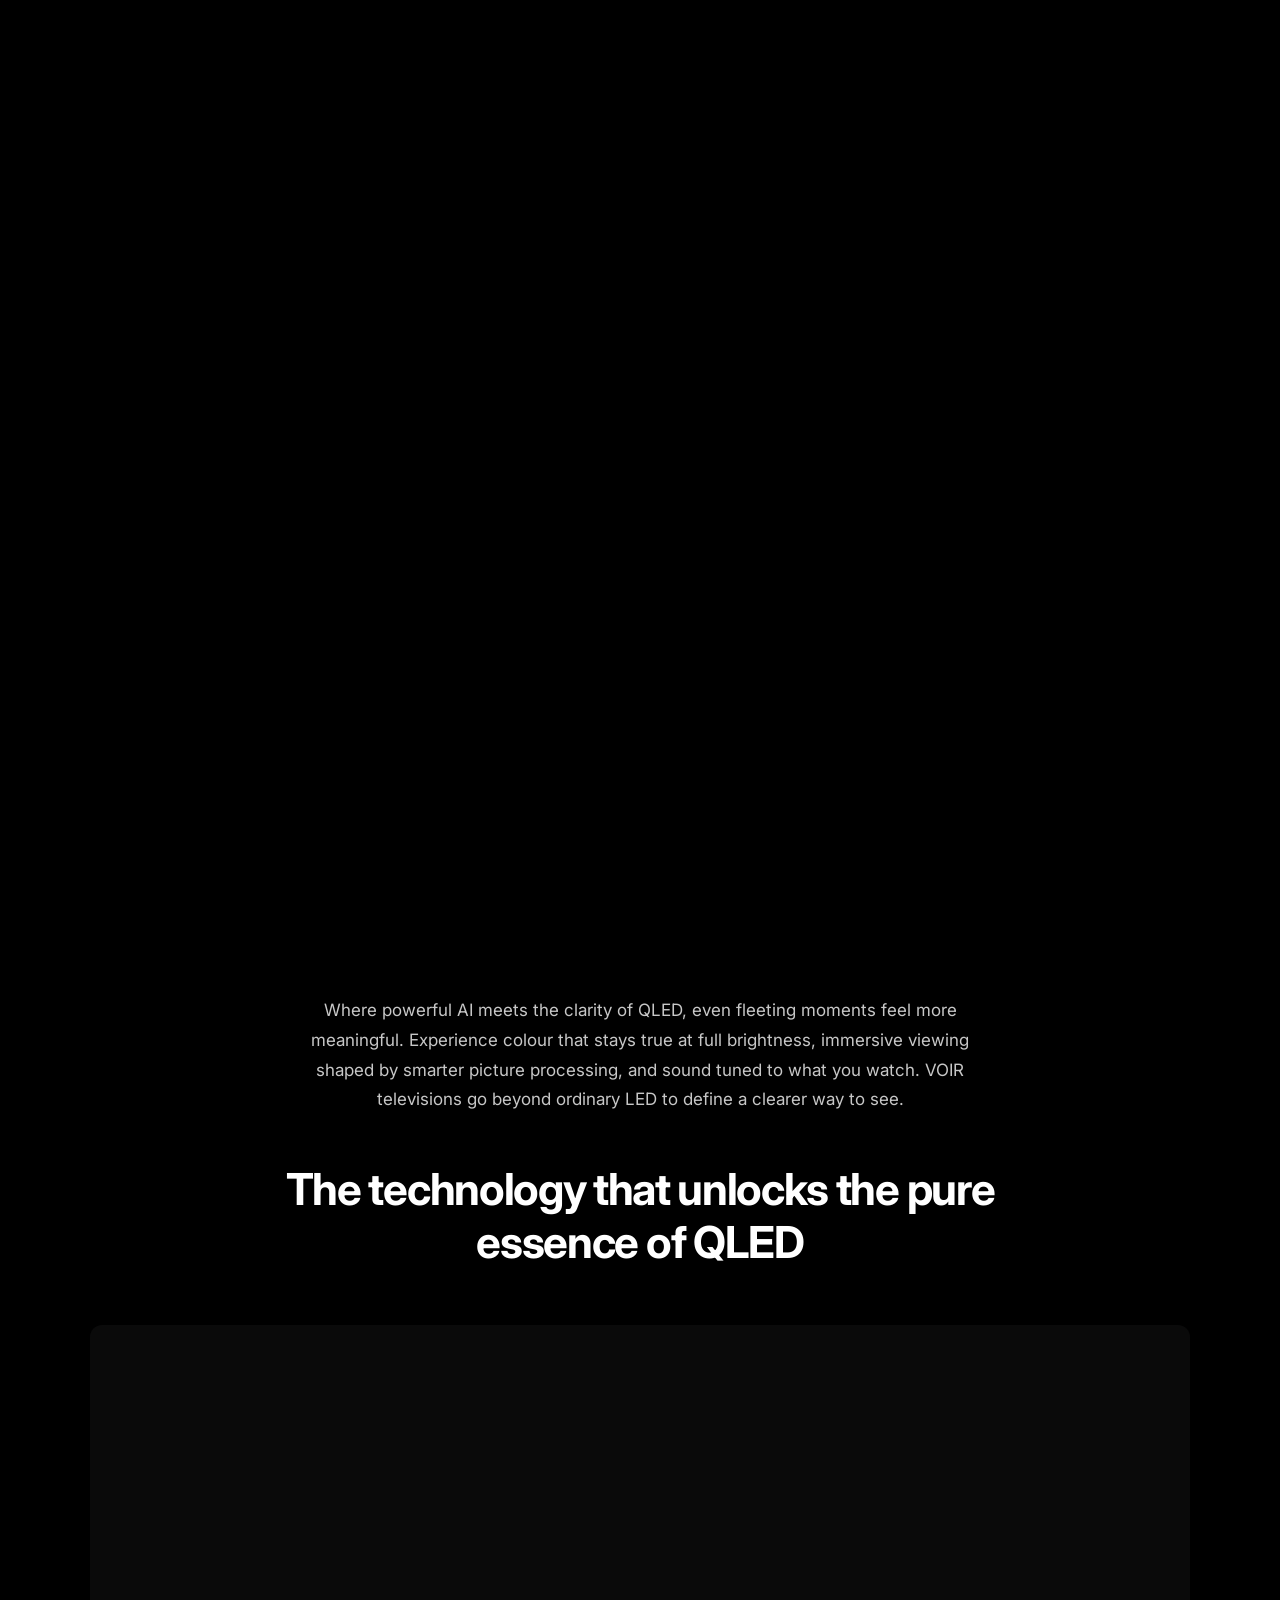
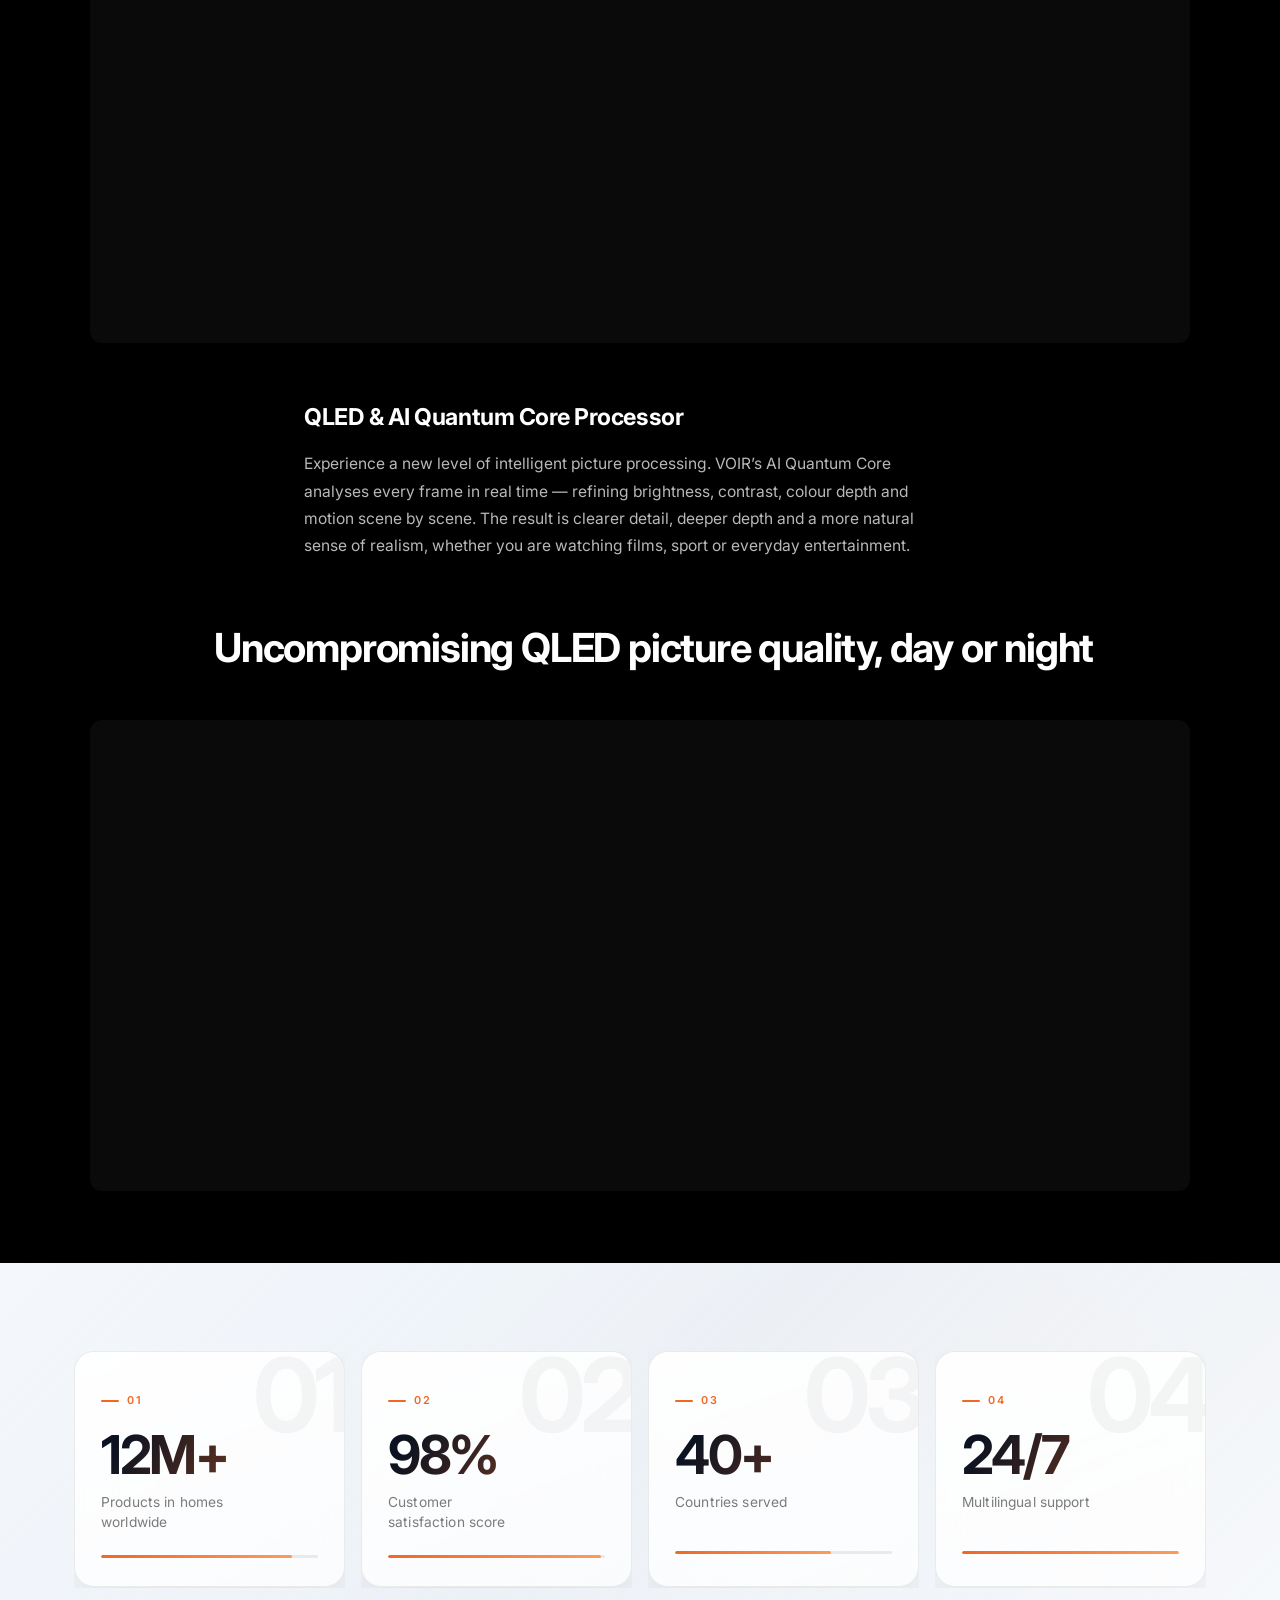
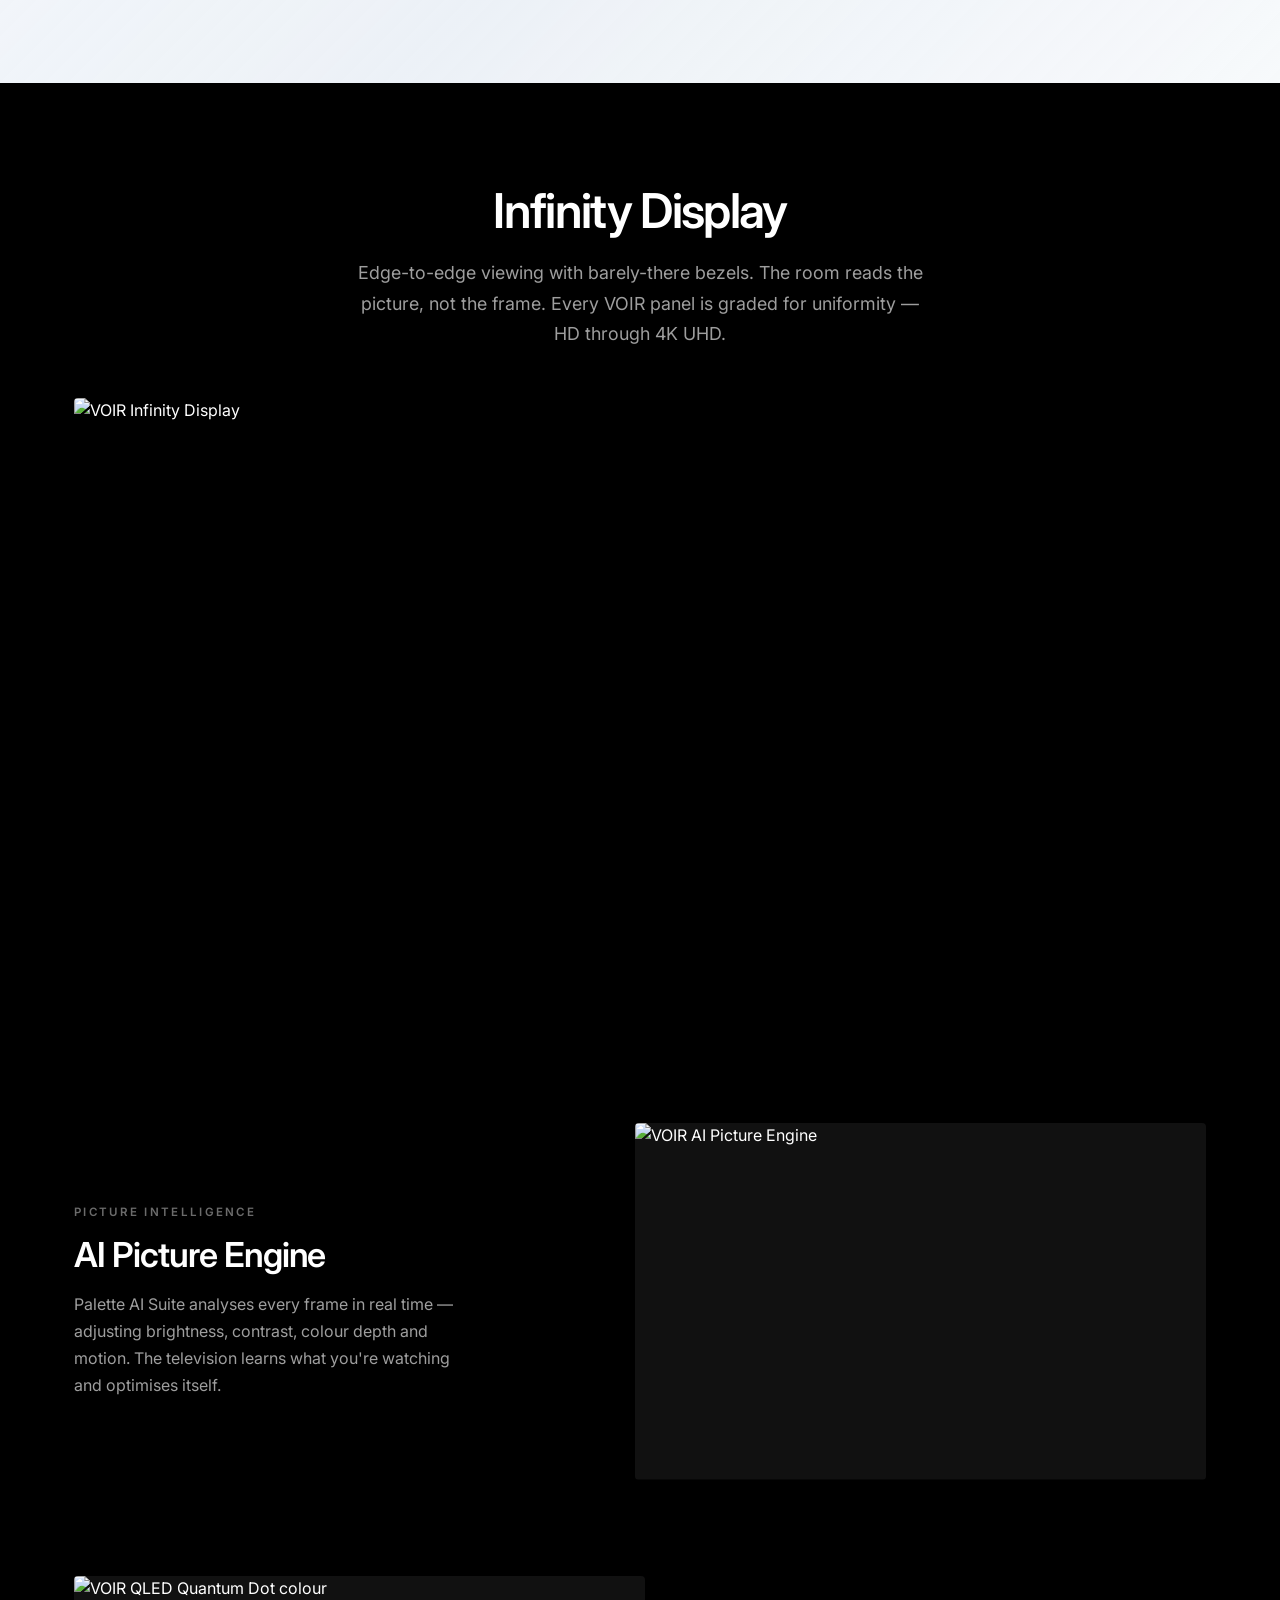
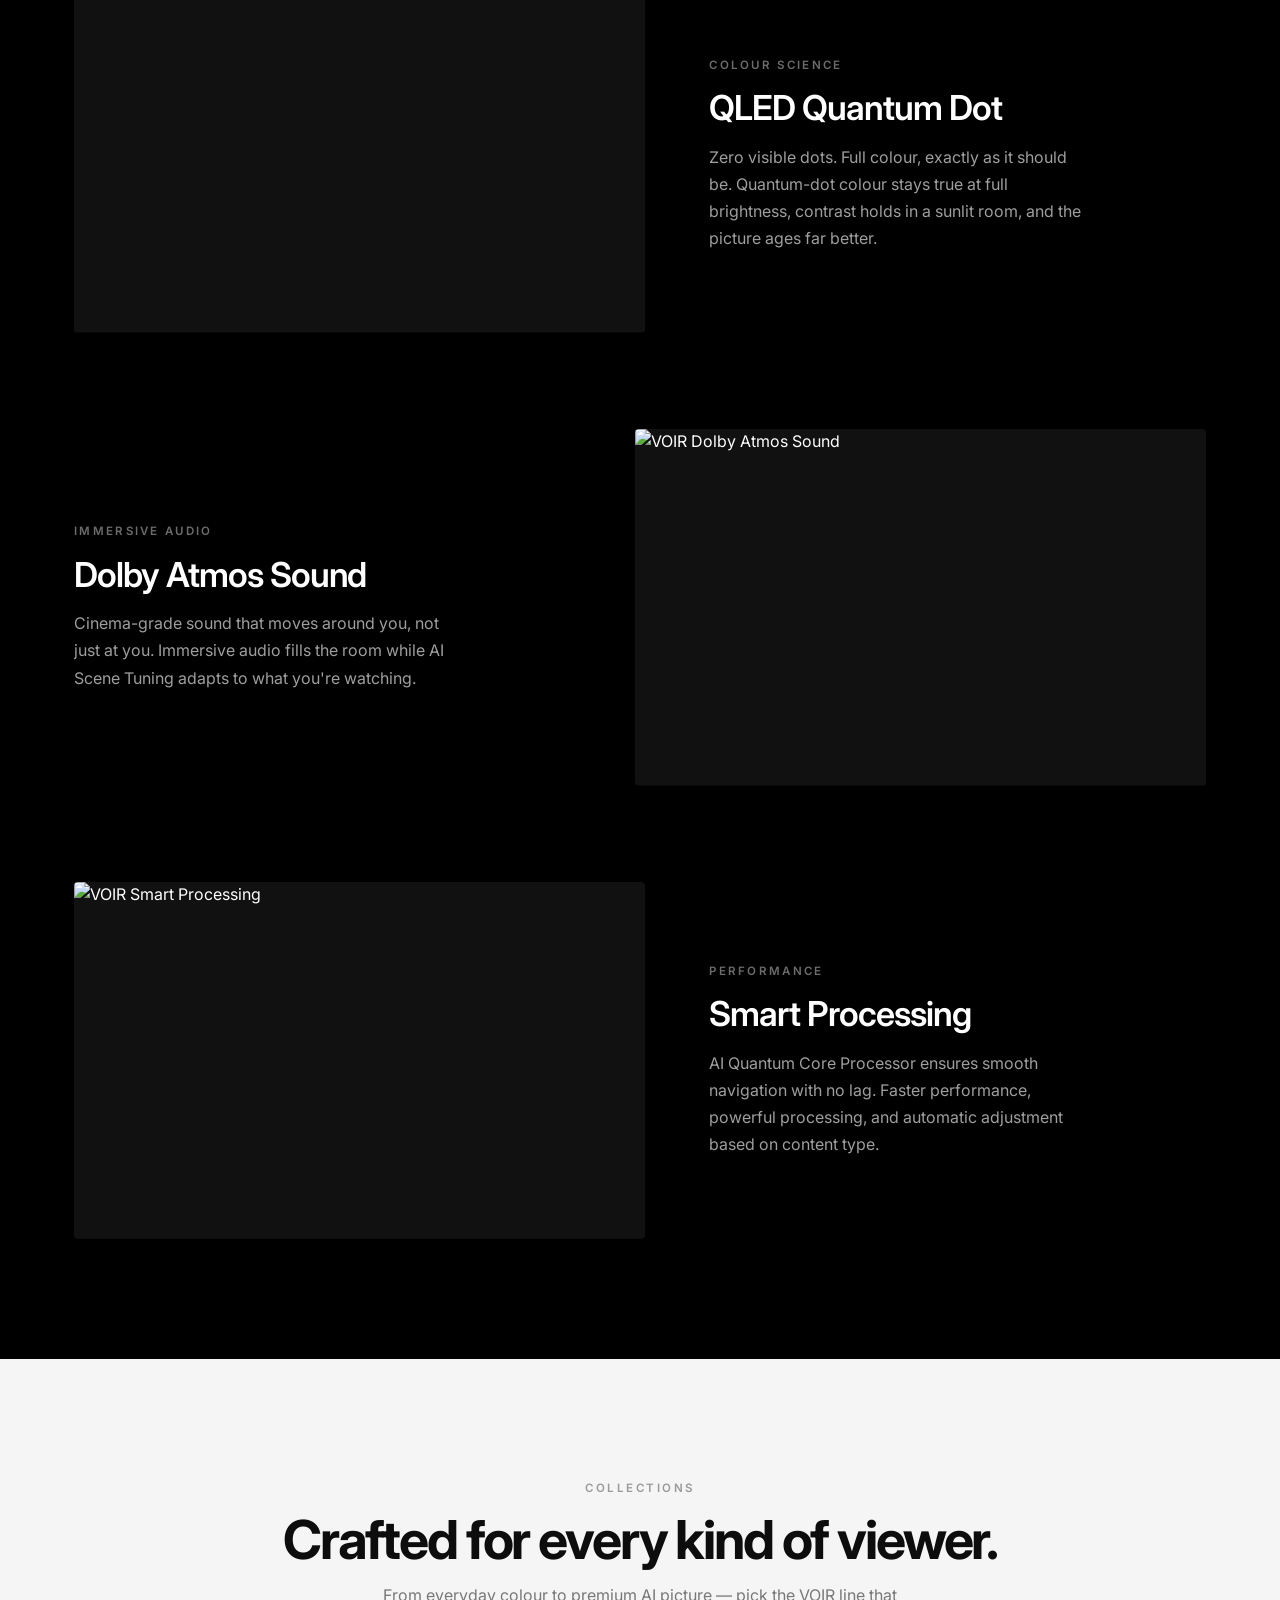
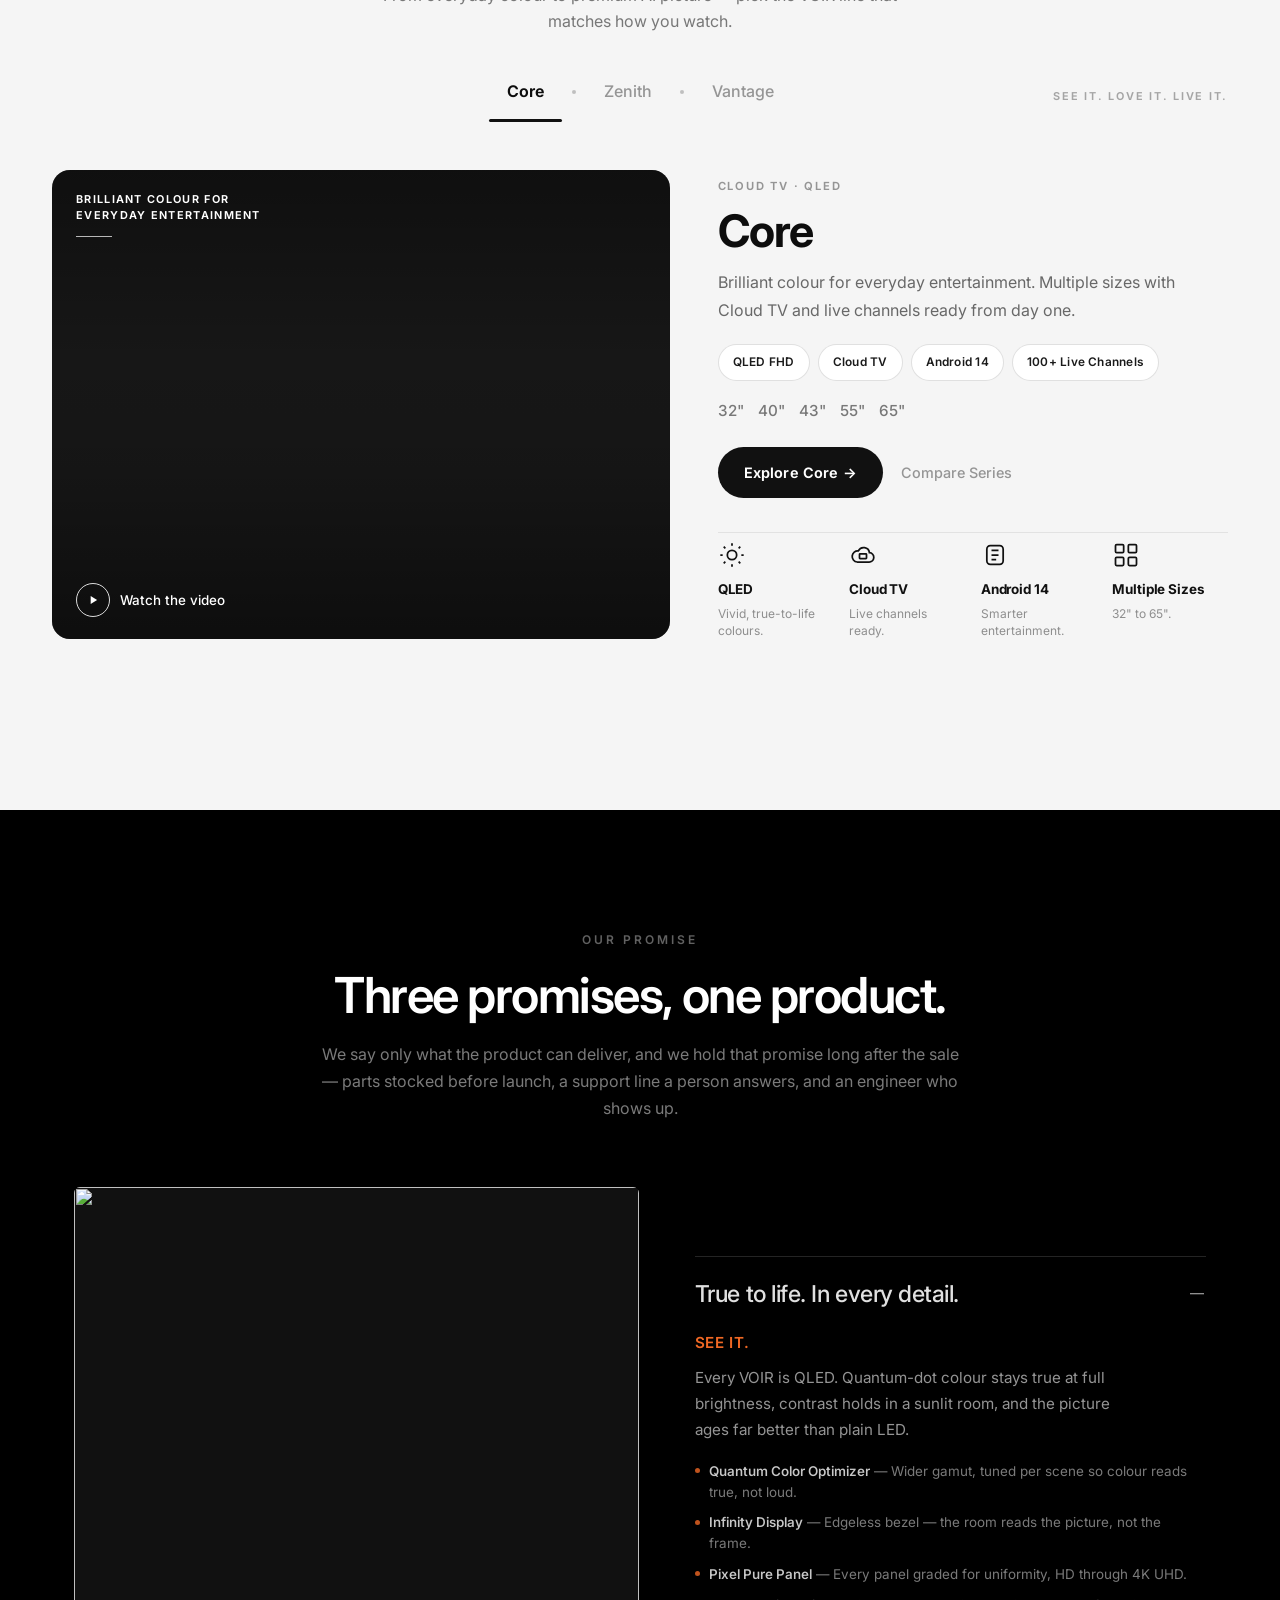
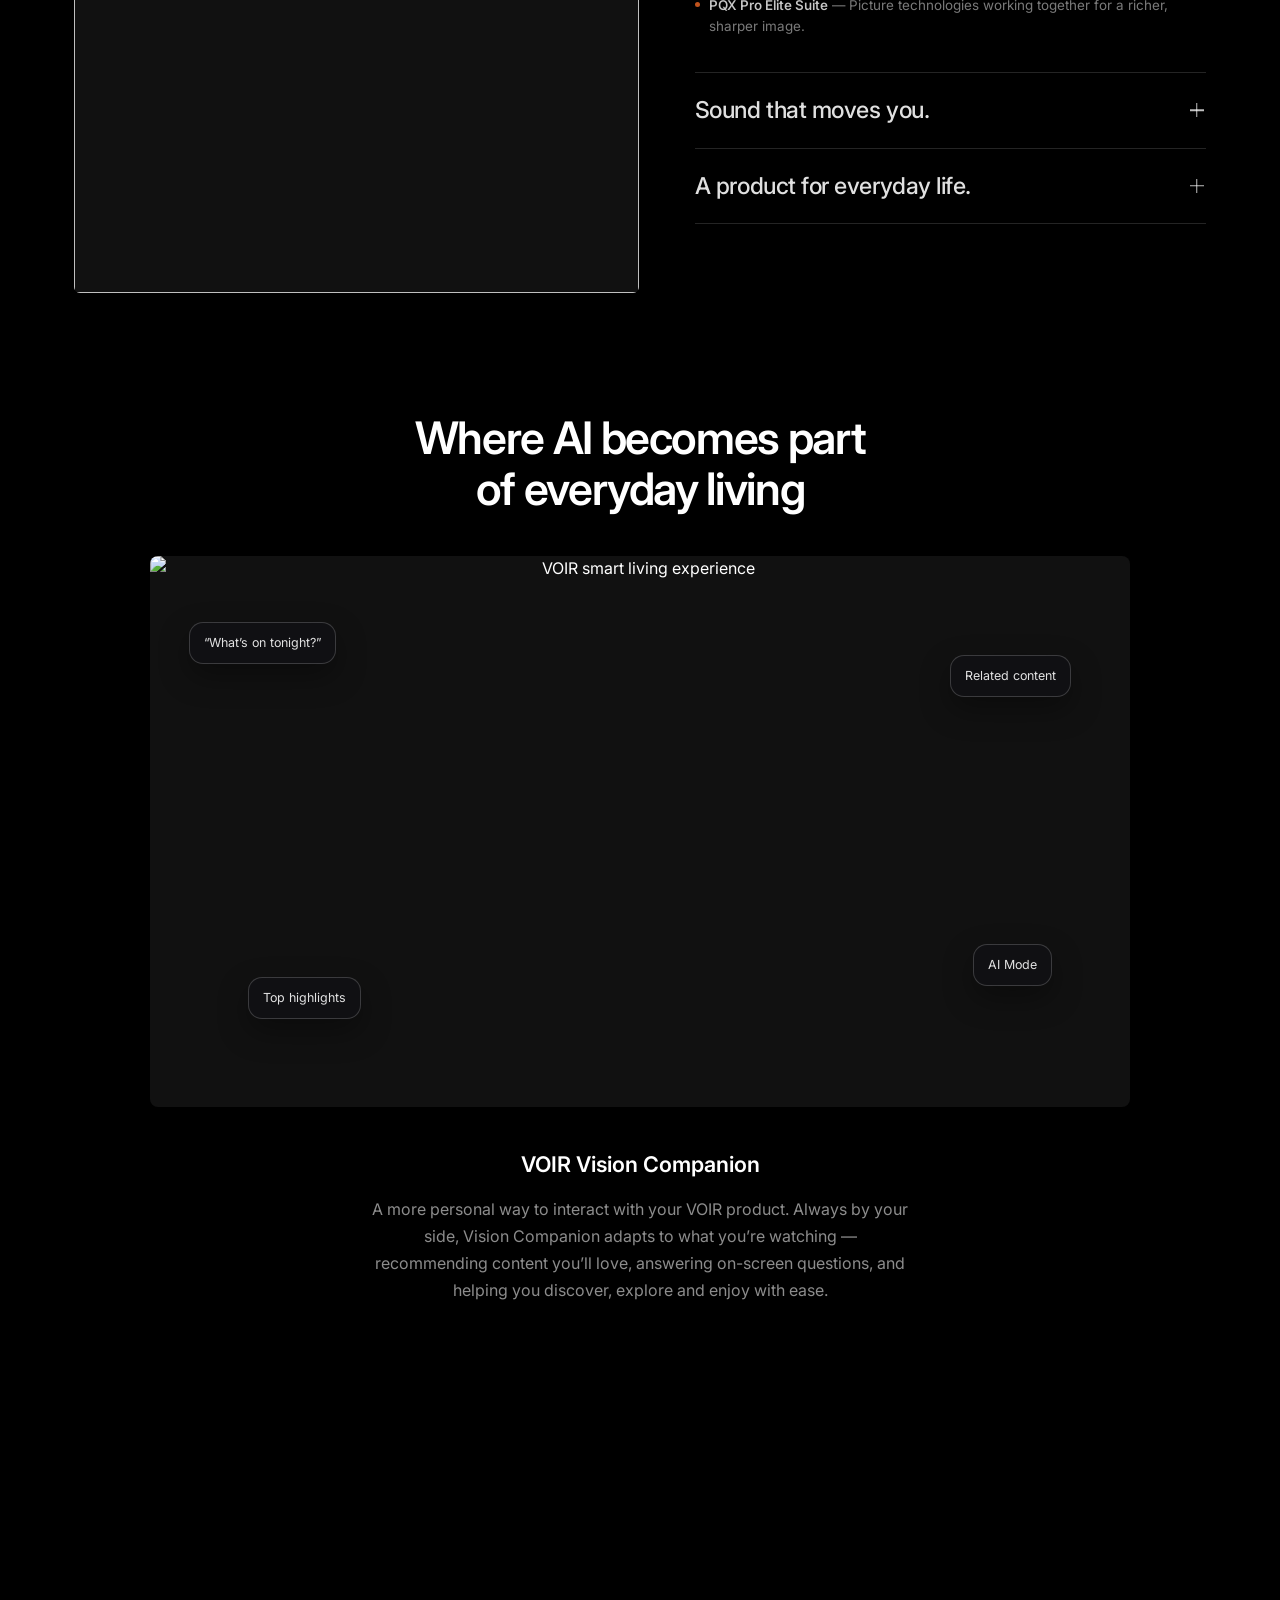
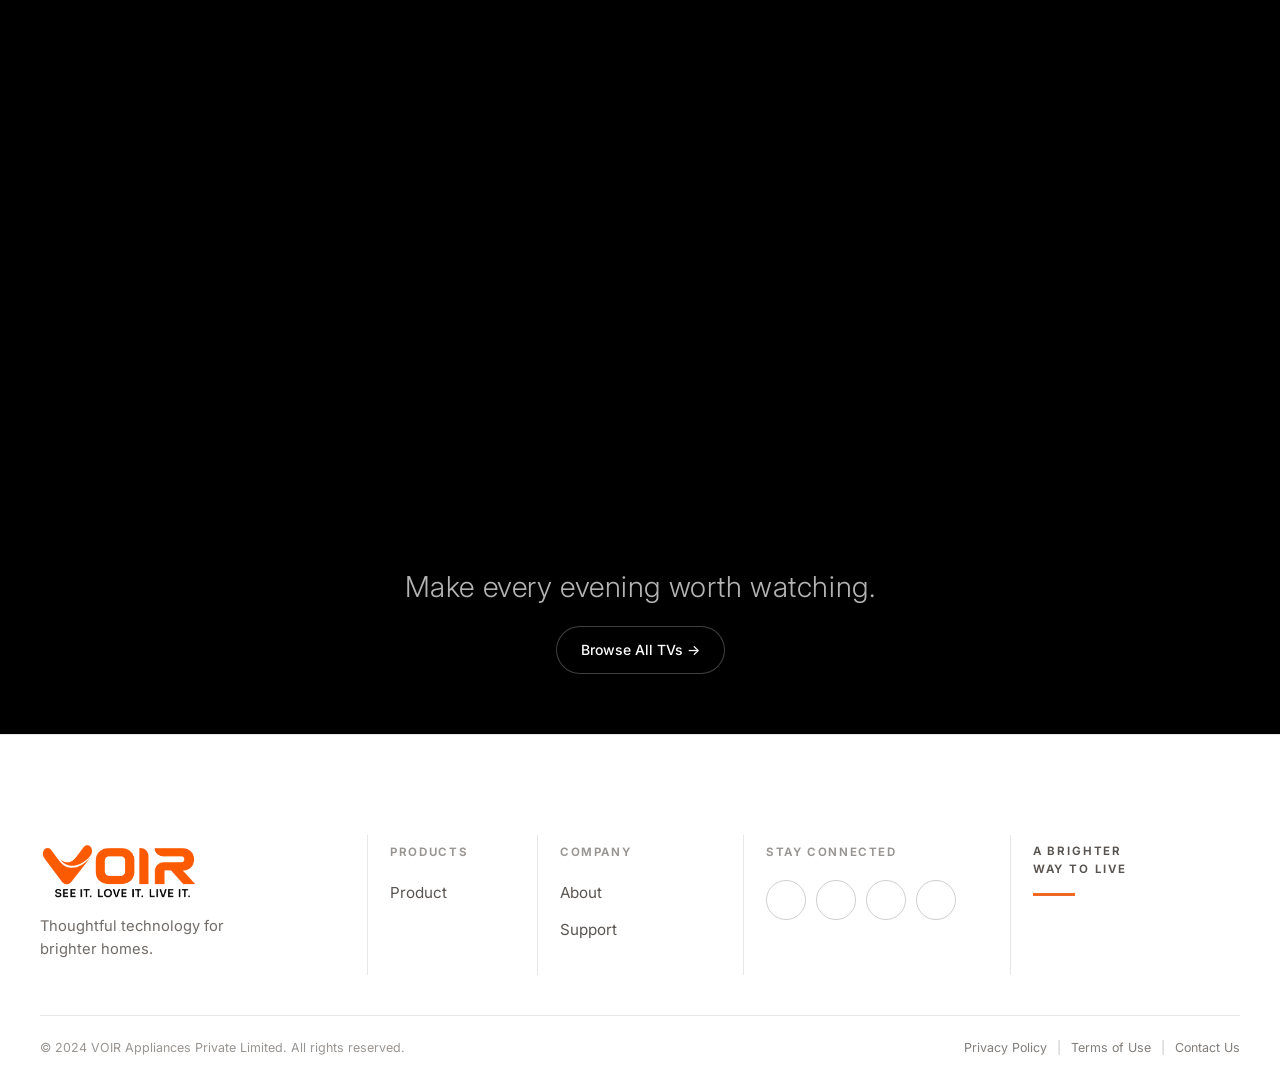
==== commit fee62d32: "Add new video files for Core and Zenith series, update index.html to include video elements, and enh" ====
--- a/index.html
+++ b/index.html
@@ -11,7 +11,7 @@
   <link rel="stylesheet" href="css/main.css?v=43" />
   <link rel="stylesheet" href="css/animations.css?v=10" />
   <link rel="stylesheet" href="css/pages.css?v=50" />
-  <link rel="stylesheet" href="css/homepage.css?v=15" />
+  <link rel="stylesheet" href="css/homepage.css?v=20" />
 </head>
 <body>
   <div class="cursor" id="cursor" aria-hidden="true">
@@ -247,37 +247,59 @@
 
 
     <!-- ============================================
-         SECTION 4 — TV SERIES
+         SECTION 4 — COLLECTIONS
          ============================================ -->
-    <section class="tv-series" id="tv-series" aria-label="VOIR TV Series">
+    <section class="tv-series" id="tv-series" aria-label="VOIR Collections">
       <div class="tv-series__inner">
         <div class="tv-series__header">
-          <p class="tv-series__eyebrow">TV Series</p>
-          <h2 class="tv-series__title">TV Series</h2>
-        </div>
-
-        <!-- Series tabs -->
-        <nav class="tv-series__nav" aria-label="TV series navigation">
-          <button class="tv-series__tab is-active" data-series="core" type="button">Core</button>
-          <span class="tv-series__dot" aria-hidden="true"></span>
-          <button class="tv-series__tab" data-series="zenith" type="button">Zenith</button>
-          <span class="tv-series__dot" aria-hidden="true"></span>
-          <button class="tv-series__tab" data-series="vantage" type="button">Vantage</button>
-          <div class="tv-series__tab-line" aria-hidden="true"></div>
-        </nav>
-
-        <!-- Series panels -->
+          <p class="tv-series__eyebrow">Collections</p>
+          <h2 class="tv-series__title">Crafted for every kind of viewer.</h2>
+          <p class="tv-series__lead">From everyday colour to premium AI picture — pick the VOIR line that matches how you watch.</p>
+        </div>
+
+        <div class="tv-series__toolbar">
+          <nav class="tv-series__nav" aria-label="Product collections">
+            <button class="tv-series__tab is-active" data-series="core" type="button">Core</button>
+            <span class="tv-series__dot" aria-hidden="true"></span>
+            <button class="tv-series__tab" data-series="zenith" type="button">Zenith</button>
+            <span class="tv-series__dot" aria-hidden="true"></span>
+            <button class="tv-series__tab" data-series="vantage" type="button">Vantage</button>
+            <div class="tv-series__tab-line" aria-hidden="true"></div>
+          </nav>
+          <p class="tv-series__motto">SEE IT. LOVE IT. LIVE IT.</p>
+        </div>
+
         <div class="tv-series__stage">
 
           <!-- CORE -->
           <div class="tv-series__panel is-active" data-series="core">
-            <div class="tv-series__visual">
-              <img src="images/core-43.jpg" alt="VOIR Core Series QLED TV" loading="lazy" />
+            <div class="tv-series__visual tv-series__visual--video">
+              <video
+                class="tv-series__video"
+                id="coreSeriesVideo"
+                muted
+                loop
+                playsinline
+                autoplay
+                preload="auto"
+                aria-label="VOIR Core — Android Smart TV experience"
+              >
+                <source src="andriod.mp4" type="video/mp4" />
+              </video>
+              <div class="tv-series__visual-overlay">
+                <p class="tv-series__visual-kicker">Brilliant colour for everyday entertainment</p>
+                <a href="#hero" class="tv-series__watch">
+                  <span class="tv-series__watch-icon" aria-hidden="true">
+                    <svg viewBox="0 0 24 24" width="14" height="14" fill="currentColor"><path d="M8 5v14l11-7z"/></svg>
+                  </span>
+                  Watch the video
+                </a>
+              </div>
             </div>
             <div class="tv-series__copy">
               <p class="tv-series__series-label">Cloud TV · QLED</p>
-              <h3 class="tv-series__series-name">Core Series</h3>
-              <p class="tv-series__series-desc">Brilliant colours. Everyday entertainment. Six sizes built around colour and clarity — Cloud TV with live channels ready out of the box.</p>
+              <h3 class="tv-series__series-name">Core</h3>
+              <p class="tv-series__series-desc">Brilliant colour for everyday entertainment. Multiple sizes with Cloud TV and live channels ready from day one.</p>
               <div class="tv-series__specs">
                 <span class="tv-series__spec">QLED FHD</span>
                 <span class="tv-series__spec">Cloud TV</span>
@@ -291,19 +313,71 @@
                 <span class="tv-series__size">55"</span>
                 <span class="tv-series__size">65"</span>
               </div>
-              <a href="tvs.html#core" class="tv-series__cta" data-cursor="Explore">Explore Core →</a>
+              <div class="tv-series__actions">
+                <a href="tvs.html#core" class="tv-series__cta" data-cursor="Explore">Explore Core →</a>
+                <a href="tvs.html" class="tv-series__compare">Compare Series</a>
+              </div>
+              <div class="tv-series__features">
+                <article class="tv-series__feature">
+                  <span class="tv-series__feature-icon" aria-hidden="true">
+                    <svg viewBox="0 0 24 24" fill="none" stroke="currentColor" stroke-width="1.5"><circle cx="12" cy="12" r="4"/><path d="M12 2v2M12 20v2M4.9 4.9l1.4 1.4M17.7 17.7l1.4 1.4M2 12h2M20 12h2M4.9 19.1l1.4-1.4M17.7 6.3l1.4-1.4"/></svg>
+                  </span>
+                  <h4>QLED</h4>
+                  <p>Vivid, true-to-life colours.</p>
+                </article>
+                <article class="tv-series__feature">
+                  <span class="tv-series__feature-icon" aria-hidden="true">
+                    <svg viewBox="0 0 24 24" fill="none" stroke="currentColor" stroke-width="1.5"><path d="M7 18h10a4 4 0 0 0 .5-8 5 5 0 0 0-9.5-1.5A3.5 3.5 0 0 0 7 18z"/><rect x="9" y="11" width="6" height="4" rx="0.5"/></svg>
+                  </span>
+                  <h4>Cloud TV</h4>
+                  <p>Live channels ready.</p>
+                </article>
+                <article class="tv-series__feature">
+                  <span class="tv-series__feature-icon" aria-hidden="true">
+                    <svg viewBox="0 0 24 24" fill="none" stroke="currentColor" stroke-width="1.5"><rect x="5" y="4" width="14" height="16" rx="3"/><path d="M9 8h6M9 12h6M9 16h4"/></svg>
+                  </span>
+                  <h4>Android 14</h4>
+                  <p>Smarter entertainment.</p>
+                </article>
+                <article class="tv-series__feature">
+                  <span class="tv-series__feature-icon" aria-hidden="true">
+                    <svg viewBox="0 0 24 24" fill="none" stroke="currentColor" stroke-width="1.5"><rect x="3" y="3" width="7" height="7" rx="1"/><rect x="14" y="3" width="7" height="7" rx="1"/><rect x="3" y="14" width="7" height="7" rx="1"/><rect x="14" y="14" width="7" height="7" rx="1"/></svg>
+                  </span>
+                  <h4>Multiple Sizes</h4>
+                  <p>32" to 65".</p>
+                </article>
+              </div>
             </div>
           </div>
 
           <!-- ZENITH -->
           <div class="tv-series__panel" data-series="zenith">
-            <div class="tv-series__visual">
-              <img src="images/zenith-55.jpg" alt="VOIR Zenith Series QLED TV" loading="lazy" />
+            <div class="tv-series__visual tv-series__visual--video">
+              <video
+                class="tv-series__video"
+                id="zenithSeriesVideo"
+                muted
+                loop
+                playsinline
+                preload="auto"
+                aria-label="VOIR Zenith — Google TV experience"
+              >
+                <source src="google.mp4" type="video/mp4" />
+              </video>
+              <div class="tv-series__visual-overlay">
+                <p class="tv-series__visual-kicker">Premium picture with AI Quantum Core</p>
+                <a href="#hero" class="tv-series__watch">
+                  <span class="tv-series__watch-icon" aria-hidden="true">
+                    <svg viewBox="0 0 24 24" width="14" height="14" fill="currentColor"><path d="M8 5v14l11-7z"/></svg>
+                  </span>
+                  Watch the video
+                </a>
+              </div>
             </div>
             <div class="tv-series__copy">
               <p class="tv-series__series-label">Google TV · QLED</p>
-              <h3 class="tv-series__series-name">Zenith Series</h3>
-              <p class="tv-series__series-desc">Premium picture with Dolby Vision·Atmos and an AI Quantum Core that keeps the set feeling new. Stunning detail. A smarter way to watch.</p>
+              <h3 class="tv-series__series-name">Zenith</h3>
+              <p class="tv-series__series-desc">Premium picture with Dolby Vision·Atmos and AI Quantum Core processing — sharper detail and a smarter way to watch.</p>
               <div class="tv-series__specs">
                 <span class="tv-series__spec">QLED UHD</span>
                 <span class="tv-series__spec">Google TV</span>
@@ -316,7 +390,40 @@
                 <span class="tv-series__size">55"</span>
                 <span class="tv-series__size">65"</span>
               </div>
-              <a href="tvs.html#zenith" class="tv-series__cta" data-cursor="Explore">Explore Zenith →</a>
+              <div class="tv-series__actions">
+                <a href="tvs.html#zenith" class="tv-series__cta" data-cursor="Explore">Explore Zenith →</a>
+                <a href="tvs.html" class="tv-series__compare">Compare Series</a>
+              </div>
+              <div class="tv-series__features">
+                <article class="tv-series__feature">
+                  <span class="tv-series__feature-icon" aria-hidden="true">
+                    <svg viewBox="0 0 24 24" fill="none" stroke="currentColor" stroke-width="1.5"><circle cx="12" cy="12" r="4"/><path d="M12 2v2M12 20v2M4.9 4.9l1.4 1.4M17.7 17.7l1.4 1.4M2 12h2M20 12h2M4.9 19.1l1.4-1.4M17.7 6.3l1.4-1.4"/></svg>
+                  </span>
+                  <h4>QLED UHD</h4>
+                  <p>Stunning 4K detail.</p>
+                </article>
+                <article class="tv-series__feature">
+                  <span class="tv-series__feature-icon" aria-hidden="true">
+                    <svg viewBox="0 0 24 24" fill="none" stroke="currentColor" stroke-width="1.5"><rect x="3" y="6" width="18" height="12" rx="2"/><path d="M8 20h8"/></svg>
+                  </span>
+                  <h4>Google TV</h4>
+                  <p>Content made personal.</p>
+                </article>
+                <article class="tv-series__feature">
+                  <span class="tv-series__feature-icon" aria-hidden="true">
+                    <svg viewBox="0 0 24 24" fill="none" stroke="currentColor" stroke-width="1.5"><path d="M4 14v2a2 2 0 0 0 2 2h2M20 14v2a2 2 0 0 1-2 2h-2M4 10V8a2 2 0 0 1 2-2h2M20 10V8a2 2 0 0 0-2-2h-2"/><path d="M8 12h8"/></svg>
+                  </span>
+                  <h4>Dolby Atmos</h4>
+                  <p>Immersive cinema sound.</p>
+                </article>
+                <article class="tv-series__feature">
+                  <span class="tv-series__feature-icon" aria-hidden="true">
+                    <svg viewBox="0 0 24 24" fill="none" stroke="currentColor" stroke-width="1.5"><path d="M12 3l2.2 4.5L19 9l-3.5 3.4.8 4.9L12 15.8 7.7 17.3l.8-4.9L5 9l4.8-1.5L12 3z"/></svg>
+                  </span>
+                  <h4>AI Quantum Core</h4>
+                  <p>Smarter frame by frame.</p>
+                </article>
+              </div>
             </div>
           </div>
 
@@ -324,17 +431,59 @@
           <div class="tv-series__panel" data-series="vantage">
             <div class="tv-series__visual">
               <img src="images/showcase-tv.jpg" alt="VOIR Vantage Series — Coming Soon" loading="lazy" />
+              <div class="tv-series__visual-overlay">
+                <p class="tv-series__visual-kicker">The next VOIR generation is on the way</p>
+                <a href="#hero" class="tv-series__watch">
+                  <span class="tv-series__watch-icon" aria-hidden="true">
+                    <svg viewBox="0 0 24 24" width="14" height="14" fill="currentColor"><path d="M8 5v14l11-7z"/></svg>
+                  </span>
+                  Watch the video
+                </a>
+              </div>
             </div>
             <div class="tv-series__copy">
               <p class="tv-series__series-label">Coming Soon</p>
-              <h3 class="tv-series__series-name">Vantage Series <span class="tv-series__soon">Soon</span></h3>
-              <p class="tv-series__series-desc">The next VOIR lineup. Bigger innovation on the way. Models, sizes, and full specs will land here first.</p>
+              <h3 class="tv-series__series-name">Vantage <span class="tv-series__soon">Soon</span></h3>
+              <p class="tv-series__series-desc">The next VOIR generation. Fresh innovation, models, and full specs will arrive here first.</p>
               <div class="tv-series__specs">
                 <span class="tv-series__spec">Next-Gen Display</span>
                 <span class="tv-series__spec">Immersive Audio</span>
                 <span class="tv-series__spec">Smarter Ecosystem</span>
               </div>
-              <a href="tvs.html#vantage" class="tv-series__cta" data-cursor="Soon">Preview Vantage →</a>
+              <div class="tv-series__actions">
+                <a href="tvs.html#vantage" class="tv-series__cta" data-cursor="Soon">Preview Vantage →</a>
+                <a href="tvs.html" class="tv-series__compare">Compare Series</a>
+              </div>
+              <div class="tv-series__features">
+                <article class="tv-series__feature">
+                  <span class="tv-series__feature-icon" aria-hidden="true">
+                    <svg viewBox="0 0 24 24" fill="none" stroke="currentColor" stroke-width="1.5"><rect x="3" y="6" width="18" height="12" rx="2"/><path d="M8 20h8"/></svg>
+                  </span>
+                  <h4>Next-Gen Display</h4>
+                  <p>Bigger, clearer viewing.</p>
+                </article>
+                <article class="tv-series__feature">
+                  <span class="tv-series__feature-icon" aria-hidden="true">
+                    <svg viewBox="0 0 24 24" fill="none" stroke="currentColor" stroke-width="1.5"><path d="M4 14v2a2 2 0 0 0 2 2h2M20 14v2a2 2 0 0 1-2 2h-2M4 10V8a2 2 0 0 1 2-2h2M20 10V8a2 2 0 0 0-2-2h-2"/><path d="M8 12h8"/></svg>
+                  </span>
+                  <h4>Immersive Audio</h4>
+                  <p>Sound that fills the room.</p>
+                </article>
+                <article class="tv-series__feature">
+                  <span class="tv-series__feature-icon" aria-hidden="true">
+                    <svg viewBox="0 0 24 24" fill="none" stroke="currentColor" stroke-width="1.5"><circle cx="12" cy="12" r="3"/><path d="M12 3v2M12 19v2M5 12H3M21 12h-2M6.3 6.3l1.4 1.4M16.3 16.3l1.4 1.4M6.3 17.7l1.4-1.4M16.3 7.7l1.4-1.4"/></svg>
+                  </span>
+                  <h4>Smarter Ecosystem</h4>
+                  <p>Connected home ready.</p>
+                </article>
+                <article class="tv-series__feature">
+                  <span class="tv-series__feature-icon" aria-hidden="true">
+                    <svg viewBox="0 0 24 24" fill="none" stroke="currentColor" stroke-width="1.5"><path d="M12 3l2.2 4.5L19 9l-3.5 3.4.8 4.9L12 15.8 7.7 17.3l.8-4.9L5 9l4.8-1.5L12 3z"/></svg>
+                  </span>
+                  <h4>Coming Soon</h4>
+                  <p>Full specs landing here.</p>
+                </article>
+              </div>
             </div>
           </div>
 
@@ -473,6 +622,6 @@
   <script src="js/chrome.js?v=14"></script>
   <script src="js/cursor.js?v=3"></script>
   <script src="js/app.js?v=39"></script>
-  <script src="js/homepage.js?v=14"></script>
+  <script src="js/homepage.js?v=17"></script>
 </body>
 </html>
--- a/css/homepage.css
+++ b/css/homepage.css
@@ -760,65 +760,88 @@
 
 .tv-series {
   position: relative;
-  background: #f2f3f5;
+  background: #f5f5f5;
   color: #111111;
-  padding: 140px 0;
+  padding: clamp(88px, 10vw, 120px) 0;
   overflow: hidden;
 }
 
 .tv-series__inner {
   position: relative;
   z-index: 1;
-  max-width: 1200px;
+  max-width: 1240px;
   margin: 0 auto;
-  padding: 0 24px;
+  padding: 0 clamp(20px, 4vw, 32px);
 }
 
 .tv-series__header {
   text-align: center;
-  margin-bottom: 60px;
+  max-width: 720px;
+  margin: 0 auto 36px;
 }
 
 .tv-series__eyebrow {
-  font-size: 0.75rem;
+  font-size: 0.72rem;
   font-weight: 600;
-  letter-spacing: 0.25em;
+  letter-spacing: 0.22em;
   text-transform: uppercase;
-  color: #666666;
-  margin-bottom: 16px;
+  color: rgba(17, 17, 17, 0.4);
+  margin: 0 0 14px;
 }
 
 .tv-series__title {
   font-family: var(--font-title);
-  font-size: clamp(2.2rem, 4.5vw, 3.5rem);
-  font-weight: 400;
+  font-size: clamp(2.1rem, 4.4vw, 3.35rem);
+  font-weight: 700;
   line-height: 1.1;
-  letter-spacing: -0.03em;
+  letter-spacing: -0.04em;
   color: #0d0d0d;
-  margin: 0;
-}
-
-/* Series tab navigation */
+  margin: 0 0 12px;
+}
+
+.tv-series__lead {
+  margin: 0 auto;
+  max-width: 540px;
+  font-size: 1rem;
+  line-height: 1.65;
+  color: rgba(17, 17, 17, 0.55);
+}
+
+.tv-series__toolbar {
+  display: grid;
+  grid-template-columns: 1fr auto 1fr;
+  align-items: center;
+  gap: 16px;
+  margin-bottom: 48px;
+}
+
 .tv-series__nav {
+  grid-column: 2;
   display: flex;
   align-items: center;
   justify-content: center;
-  gap: 8px;
-  margin-bottom: 80px;
-  position: relative;
+  gap: 10px;
+  position: relative;
+  width: fit-content;
+  margin: 0 auto;
+  padding: 0 0 10px;
+  background: transparent;
+  border: none;
 }
 
 .tv-series__tab {
   position: relative;
-  padding: 12px 32px;
-  font-size: 0.9375rem;
+  z-index: 1;
+  padding: 8px 18px;
+  font-size: 1rem;
   font-weight: 500;
-  color: #777777;
-  letter-spacing: 0.02em;
+  color: rgba(17, 17, 17, 0.42);
+  letter-spacing: 0;
   cursor: pointer;
   border: none;
-  background: none;
-  transition: color 0.4s ease;
+  background: transparent;
+  border-radius: 0;
+  transition: color 0.3s ease;
 }
 
 .tv-series__tab:hover {
@@ -826,47 +849,68 @@
 }
 
 .tv-series__tab.is-active {
-  color: #000000;
-  font-weight: 600;
+  color: #0d0d0d;
+  font-weight: 650;
 }
 
 .tv-series__tab-line {
   position: absolute;
+  left: 0;
   bottom: 0;
-  height: 2px;
-  background: #000000;
-  transition: left 0.5s cubic-bezier(0.16, 1, 0.3, 1), width 0.5s cubic-bezier(0.16, 1, 0.3, 1);
+  height: 3px;
+  background: #111111;
+  border-radius: 2px;
+  transition: left 0.4s cubic-bezier(0.16, 1, 0.3, 1), width 0.4s cubic-bezier(0.16, 1, 0.3, 1);
+  z-index: 0;
+  pointer-events: none;
 }
 
 .tv-series__dot {
-  width: 3px;
-  height: 3px;
+  display: block;
+  width: 4px;
+  height: 4px;
   border-radius: 50%;
-  background: rgba(0,0,0,0.25);
+  background: rgba(0, 0, 0, 0.22);
   flex-shrink: 0;
 }
 
-/* Series content panel */
+.tv-series__motto {
+  grid-column: 3;
+  justify-self: end;
+  margin: 0;
+  font-size: 0.68rem;
+  font-weight: 650;
+  letter-spacing: 0.16em;
+  text-transform: uppercase;
+  color: rgba(17, 17, 17, 0.35);
+  white-space: nowrap;
+}
+
 .tv-series__stage {
   position: relative;
-  min-height: 480px;
+  min-height: 520px;
 }
 
 .tv-series__panel {
   display: grid;
-  grid-template-columns: 1.2fr 1fr;
-  gap: 60px;
-  align-items: center;
+  grid-template-columns: minmax(0, 1.15fr) minmax(300px, 0.95fr);
+  gap: clamp(28px, 4vw, 48px);
+  align-items: stretch;
   opacity: 0;
-  transform: translateY(20px);
+  visibility: hidden;
+  transform: translateY(10px);
   position: absolute;
   inset: 0;
   pointer-events: none;
-  transition: opacity 0.6s ease, transform 0.6s ease;
+  transition:
+    opacity 0.55s ease,
+    transform 0.55s ease,
+    visibility 0.55s ease;
 }
 
 .tv-series__panel.is-active {
   opacity: 1;
+  visibility: visible;
   transform: translateY(0);
   position: relative;
   pointer-events: auto;
@@ -874,128 +918,288 @@
 
 .tv-series__visual {
   position: relative;
-  border-radius: 16px;
+  align-self: stretch;
+  height: 100%;
+  min-height: 100%;
+  border-radius: 18px;
   overflow: hidden;
-  aspect-ratio: 16/10;
-  background: #ffffff;
-  border: 1px solid rgba(0,0,0,0.1);
-  box-shadow: 0 20px 50px rgba(0,0,0,0.08);
-}
-
-.tv-series__visual img {
+  aspect-ratio: auto;
+  background: #1a1a1a;
+  border: none;
+  box-shadow: none;
+  display: block;
+  padding: 0;
+}
+
+.tv-series__visual img,
+.tv-series__video {
+  position: absolute;
+  inset: 0;
   width: 100%;
   height: 100%;
   object-fit: cover;
+  object-position: center;
   display: block;
-  transition: transform 0.8s ease;
+}
+
+.tv-series__video {
+  opacity: 0;
+  transition: opacity 0.7s ease;
+}
+
+.tv-series__video.is-ready,
+.tv-series__panel.is-active .tv-series__video.is-playing {
+  opacity: 1;
+}
+
+.tv-series__visual--video .tv-series__video {
+  z-index: 0;
 }
 
 .tv-series__panel.is-active .tv-series__visual img {
-  transform: scale(1);
+  transform: none;
 }
 
 .tv-series__visual::after {
-  content: '';
+  content: "";
   position: absolute;
   inset: 0;
-  border: 1px solid rgba(0,0,0,0.06);
-  border-radius: 16px;
+  z-index: 1;
+  background: linear-gradient(
+    180deg,
+    rgba(0, 0, 0, 0.42) 0%,
+    rgba(0, 0, 0, 0.12) 40%,
+    rgba(0, 0, 0, 0.18) 62%,
+    rgba(0, 0, 0, 0.48) 100%
+  );
   pointer-events: none;
 }
 
-.tv-series__copy {}
+.tv-series__visual-overlay {
+  position: absolute;
+  inset: 0;
+  z-index: 2;
+  display: flex;
+  flex-direction: column;
+  justify-content: space-between;
+  padding: 22px 24px;
+  pointer-events: none;
+}
+
+.tv-series__visual-kicker {
+  margin: 0;
+  max-width: 220px;
+  font-size: 0.68rem;
+  font-weight: 650;
+  letter-spacing: 0.12em;
+  text-transform: uppercase;
+  color: #fff;
+  line-height: 1.45;
+}
+
+.tv-series__visual-kicker::after {
+  content: "";
+  display: block;
+  width: 36px;
+  height: 1px;
+  margin-top: 12px;
+  background: rgba(255, 255, 255, 0.7);
+}
+
+.tv-series__watch {
+  pointer-events: auto;
+  display: inline-flex;
+  align-items: center;
+  gap: 10px;
+  width: fit-content;
+  color: #fff;
+  text-decoration: none;
+  font-size: 0.84rem;
+  font-weight: 500;
+}
+
+.tv-series__watch-icon {
+  width: 34px;
+  height: 34px;
+  border-radius: 50%;
+  border: 1.5px solid rgba(255, 255, 255, 0.85);
+  display: grid;
+  place-items: center;
+  flex-shrink: 0;
+}
+
+.tv-series__copy {
+  padding: 8px 0 0;
+}
 
 .tv-series__series-label {
-  font-size: 0.6875rem;
-  font-weight: 600;
-  letter-spacing: 0.2em;
+  font-size: 0.7rem;
+  font-weight: 650;
+  letter-spacing: 0.16em;
   text-transform: uppercase;
-  color: #666666;
-  margin-bottom: 16px;
+  color: rgba(17, 17, 17, 0.42);
+  margin: 0 0 12px;
 }
 
 .tv-series__series-name {
   font-family: var(--font-title);
-  font-size: clamp(1.8rem, 3.5vw, 2.8rem);
-  font-weight: 400;
-  line-height: 1.15;
-  letter-spacing: -0.02em;
+  font-size: clamp(2rem, 3.5vw, 2.85rem);
+  font-weight: 700;
+  line-height: 1.05;
+  letter-spacing: -0.035em;
   color: #0d0d0d;
-  margin: 0 0 16px;
+  margin: 0 0 14px;
+  display: flex;
+  align-items: center;
+  flex-wrap: wrap;
+  gap: 10px;
 }
 
 .tv-series__series-desc {
   font-size: 1rem;
-  color: #4a4a4a;
+  color: rgba(17, 17, 17, 0.62);
   line-height: 1.7;
-  margin: 0 0 24px;
-  max-width: 400px;
+  margin: 0 0 20px;
+  max-width: 460px;
 }
 
 .tv-series__specs {
   display: flex;
   flex-wrap: wrap;
   gap: 8px;
-  margin-bottom: 32px;
+  margin-bottom: 18px;
 }
 
 .tv-series__spec {
-  font-size: 0.75rem;
+  font-size: 0.74rem;
   font-weight: 600;
-  letter-spacing: 0.05em;
-  color: #222222;
-  padding: 6px 14px;
-  border: 1px solid rgba(0,0,0,0.14);
+  letter-spacing: 0.02em;
+  color: #1a1a1a;
+  padding: 8px 14px;
+  border: 1px solid rgba(0, 0, 0, 0.12);
   border-radius: 999px;
-  background: rgba(0,0,0,0.03);
+  background: #ffffff;
+}
+
+.tv-series__sizes-label {
+  display: none;
 }
 
 .tv-series__sizes {
   display: flex;
-  gap: 12px;
-  margin-bottom: 32px;
+  flex-wrap: wrap;
+  gap: 14px;
+  margin-bottom: 24px;
 }
 
 .tv-series__size {
-  font-size: 0.875rem;
-  color: #555555;
+  min-width: 0;
+  text-align: left;
+  font-size: 0.95rem;
+  color: rgba(17, 17, 17, 0.55);
   font-weight: 500;
+  padding: 0;
+  border-radius: 0;
+  background: transparent;
+  border: none;
+}
+
+.tv-series__actions {
+  display: flex;
+  align-items: center;
+  flex-wrap: wrap;
+  gap: 18px;
+  margin-bottom: 34px;
 }
 
 .tv-series__cta {
   display: inline-flex;
   align-items: center;
   gap: 8px;
-  font-size: 0.875rem;
+  font-size: 0.9rem;
+  font-weight: 650;
+  color: #ffffff;
+  letter-spacing: 0.01em;
+  padding: 14px 26px;
+  border: none;
+  border-radius: 999px;
+  background: #111111;
+  cursor: pointer;
+  transition: background 0.25s ease, transform 0.25s ease;
+  text-decoration: none;
+  box-shadow: none;
+}
+
+.tv-series__cta:hover {
+  background: #000000;
+  transform: translateY(-1px);
+  box-shadow: none;
+}
+
+.tv-series__compare {
+  font-size: 0.9rem;
   font-weight: 500;
-  color: #fff;
-  letter-spacing: 0.02em;
-  padding: 14px 28px;
-  border: 1px solid rgba(255,255,255,0.2);
-  border-radius: 999px;
-  background: transparent;
-  cursor: pointer;
-  transition: border-color 0.3s ease, background 0.3s ease;
+  color: rgba(17, 17, 17, 0.42);
   text-decoration: none;
-}
-
-.tv-series__cta:hover {
-  border-color: rgba(255,255,255,0.5);
-  background: rgba(255,255,255,0.05);
-}
-
-/* Coming soon badge */
+  transition: color 0.25s ease;
+}
+
+.tv-series__compare:hover {
+  color: #111111;
+}
+
+.tv-series__features {
+  display: grid;
+  grid-template-columns: repeat(4, minmax(0, 1fr));
+  gap: 16px;
+  padding-top: 8px;
+  border-top: 1px solid rgba(0, 0, 0, 0.08);
+}
+
+.tv-series__feature {
+  min-width: 0;
+}
+
+.tv-series__feature-icon {
+  display: inline-flex;
+  width: 28px;
+  height: 28px;
+  margin-bottom: 10px;
+  color: #111;
+}
+
+.tv-series__feature-icon svg {
+  width: 100%;
+  height: 100%;
+}
+
+.tv-series__feature h4 {
+  margin: 0 0 4px;
+  font-size: 0.84rem;
+  font-weight: 700;
+  color: #111;
+  letter-spacing: -0.01em;
+}
+
+.tv-series__feature p {
+  margin: 0;
+  font-size: 0.75rem;
+  line-height: 1.45;
+  color: rgba(17, 17, 17, 0.45);
+}
+
 .tv-series__soon {
   display: inline-block;
-  font-size: 0.625rem;
-  font-weight: 600;
-  letter-spacing: 0.15em;
+  font-size: 0.62rem;
+  font-weight: 700;
+  letter-spacing: 0.14em;
   text-transform: uppercase;
-  color: rgba(255,255,255,0.5);
-  padding: 4px 12px;
-  border: 1px solid rgba(255,255,255,0.12);
+  color: rgba(17, 17, 17, 0.55);
+  padding: 5px 12px;
+  border: 1px solid rgba(0, 0, 0, 0.12);
   border-radius: 999px;
-  margin-left: 12px;
+  background: rgba(0, 0, 0, 0.03);
+  margin-left: 0;
   vertical-align: middle;
 }
 
@@ -1442,7 +1646,7 @@
 
   .tv-series__panel {
     grid-template-columns: 1fr;
-    gap: 40px;
+    gap: 28px;
   }
 
   .tv-series__stage {
@@ -1456,6 +1660,37 @@
 
   .tv-series__panel.is-active {
     display: grid;
+  }
+
+  .tv-series__visual {
+    border-radius: 16px;
+    aspect-ratio: 16 / 11;
+    height: auto;
+    min-height: 0;
+  }
+
+  .tv-series__toolbar {
+    grid-template-columns: 1fr;
+    justify-items: center;
+    gap: 14px;
+  }
+
+  .tv-series__nav {
+    grid-column: 1;
+  }
+
+  .tv-series__motto {
+    grid-column: 1;
+    justify-self: center;
+  }
+
+  .tv-series__features {
+    grid-template-columns: repeat(2, minmax(0, 1fr));
+    gap: 18px 14px;
+  }
+
+  .tv-series__copy {
+    text-align: left;
   }
 
   .promise-v2__stage {
@@ -1513,16 +1748,25 @@
   }
 
   .tv-series {
-    padding: 100px 0;
+    padding: 88px 0;
   }
 
   .tv-series__tab {
-    padding: 10px 18px;
-    font-size: 0.875rem;
+    padding: 8px 14px;
+    font-size: 0.9rem;
   }
 
   .tv-series__nav {
-    margin-bottom: 48px;
+    margin-bottom: 0;
+    gap: 6px;
+  }
+
+  .tv-series__features {
+    grid-template-columns: 1fr 1fr;
+  }
+
+  .tv-series__actions {
+    gap: 14px;
   }
 
   .promise-v2 {
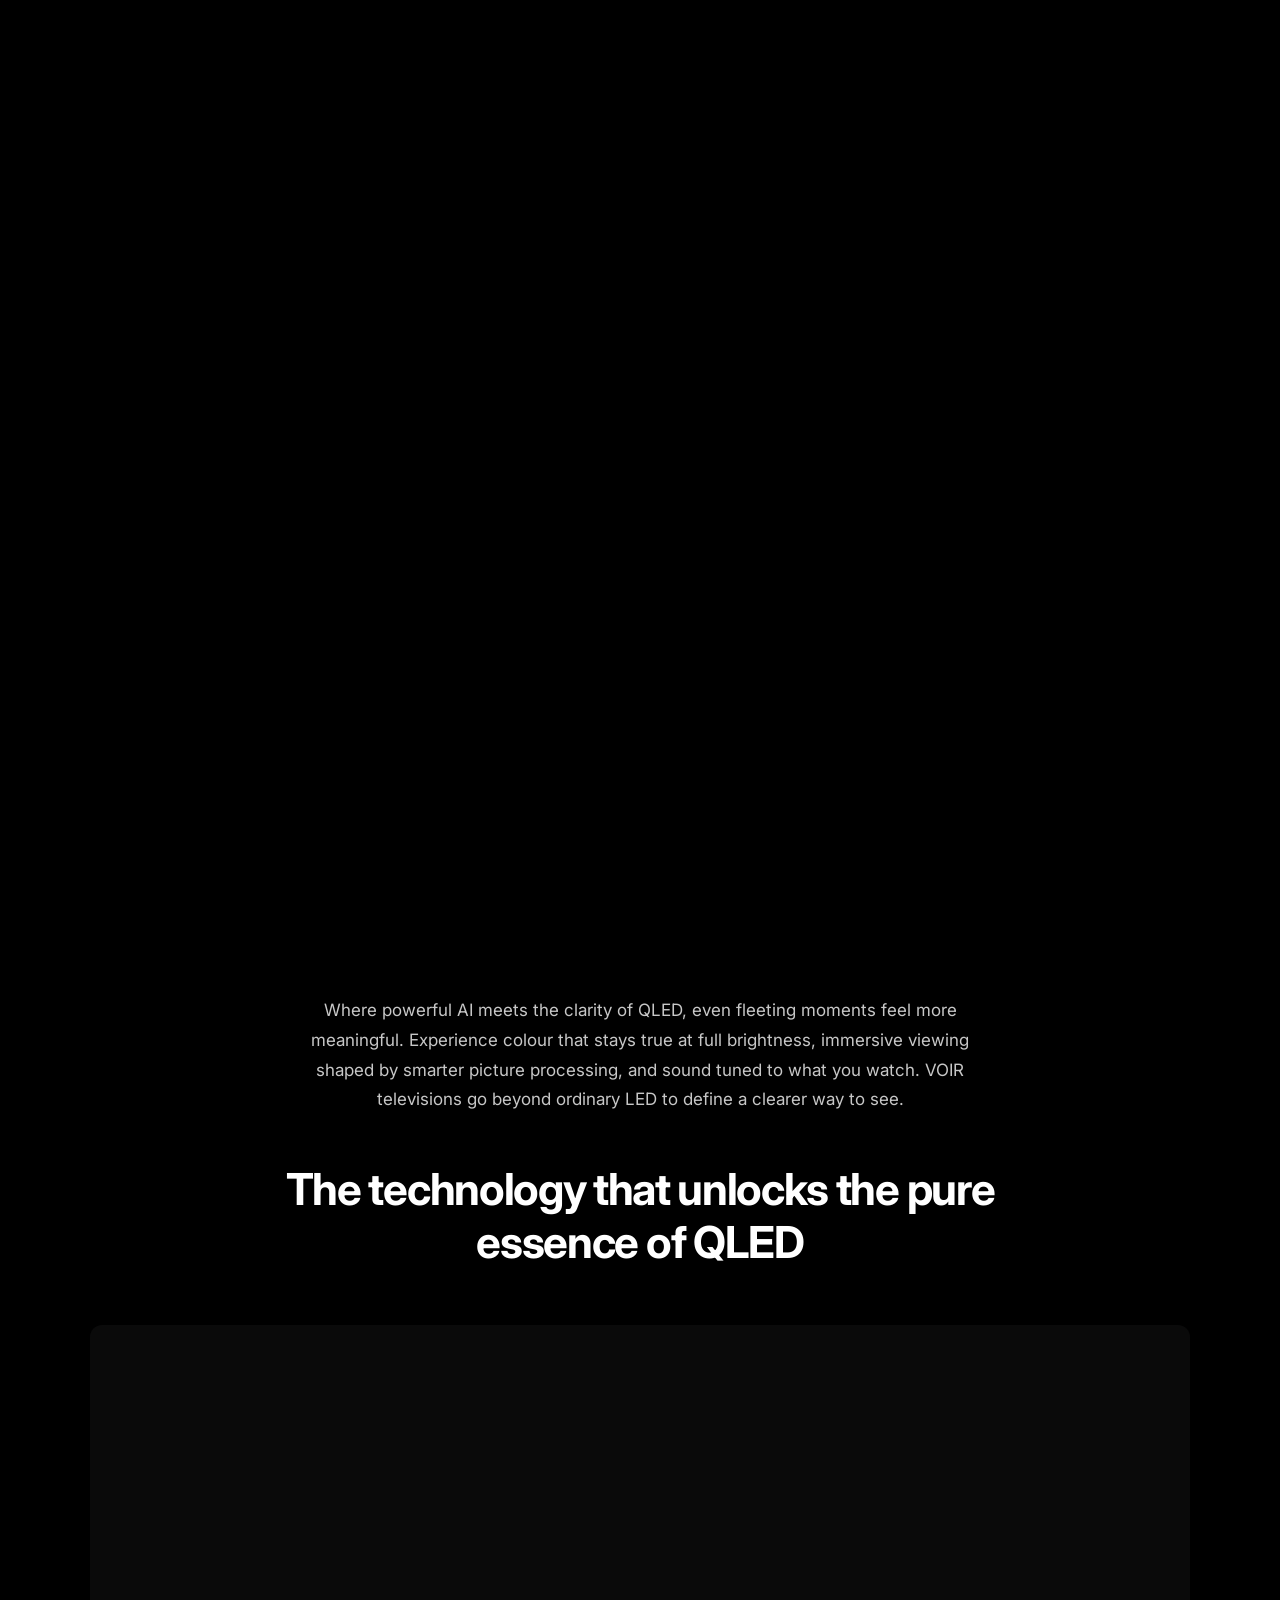
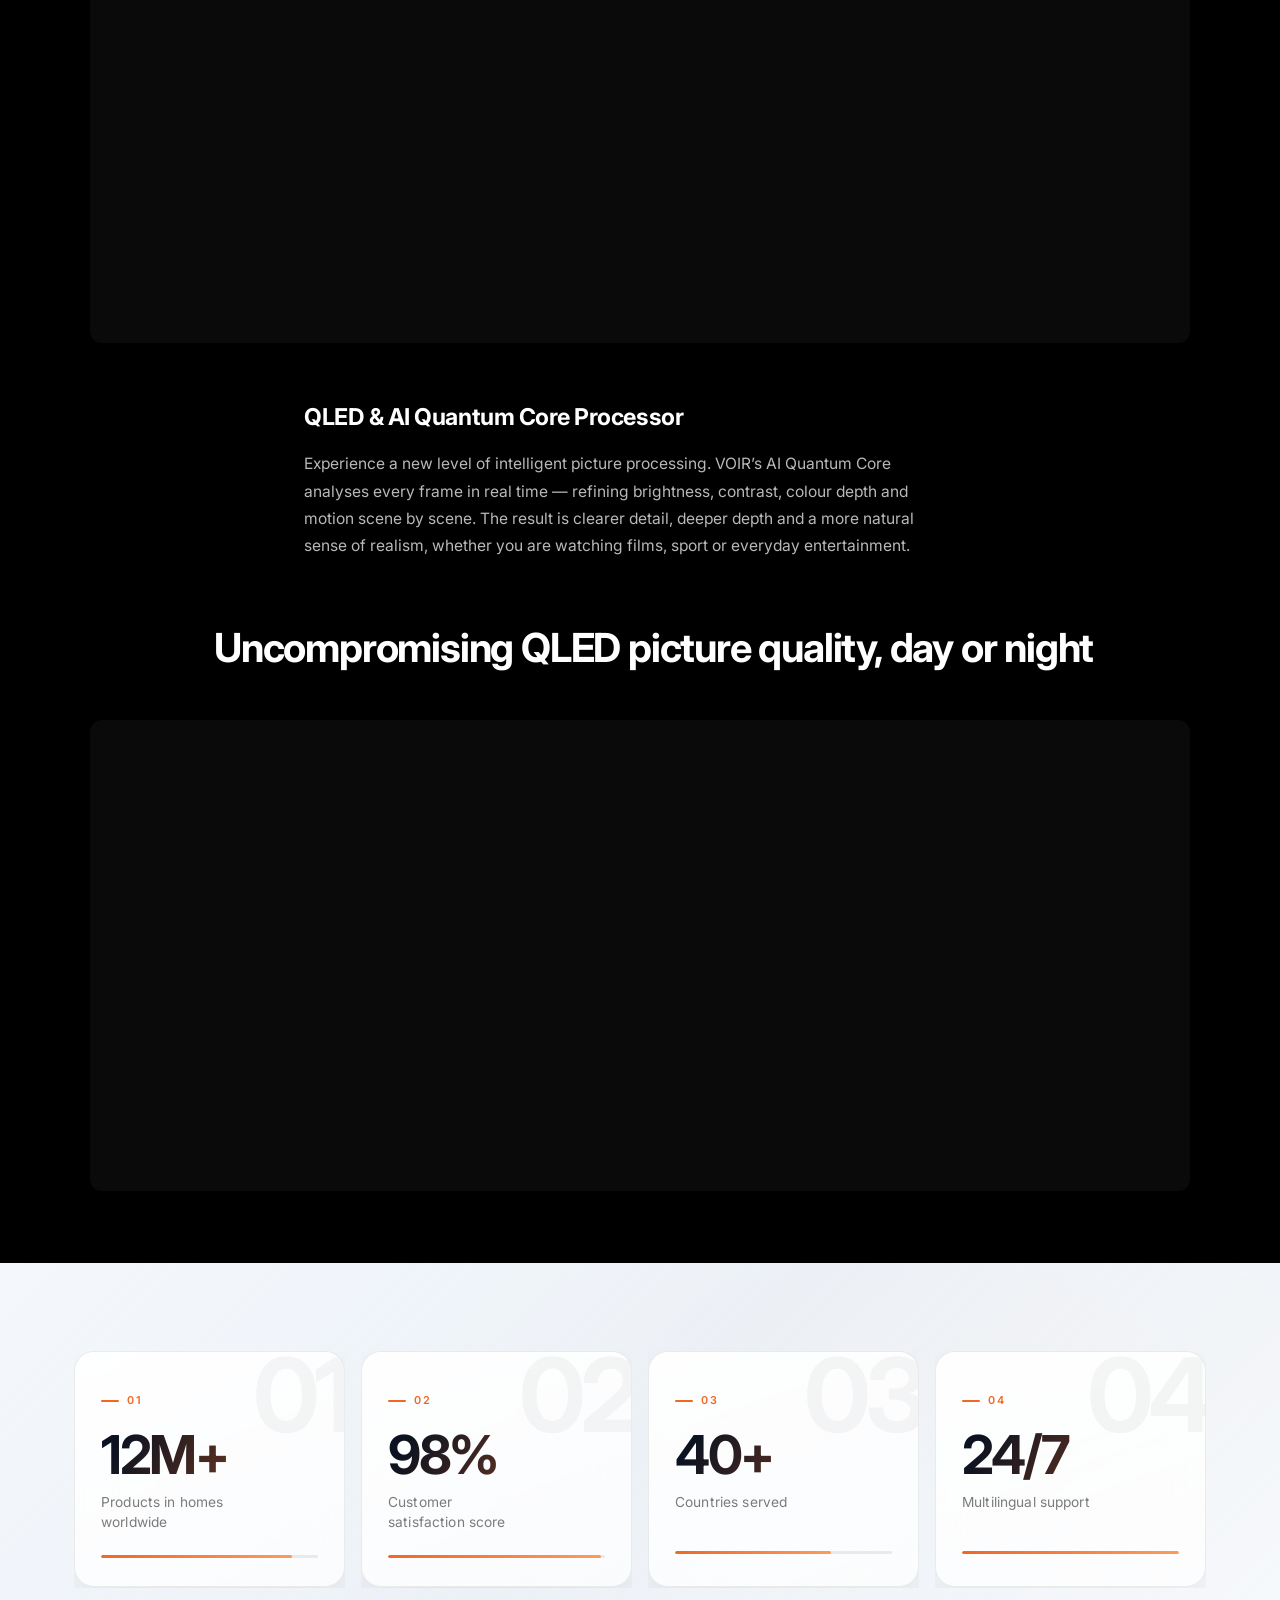
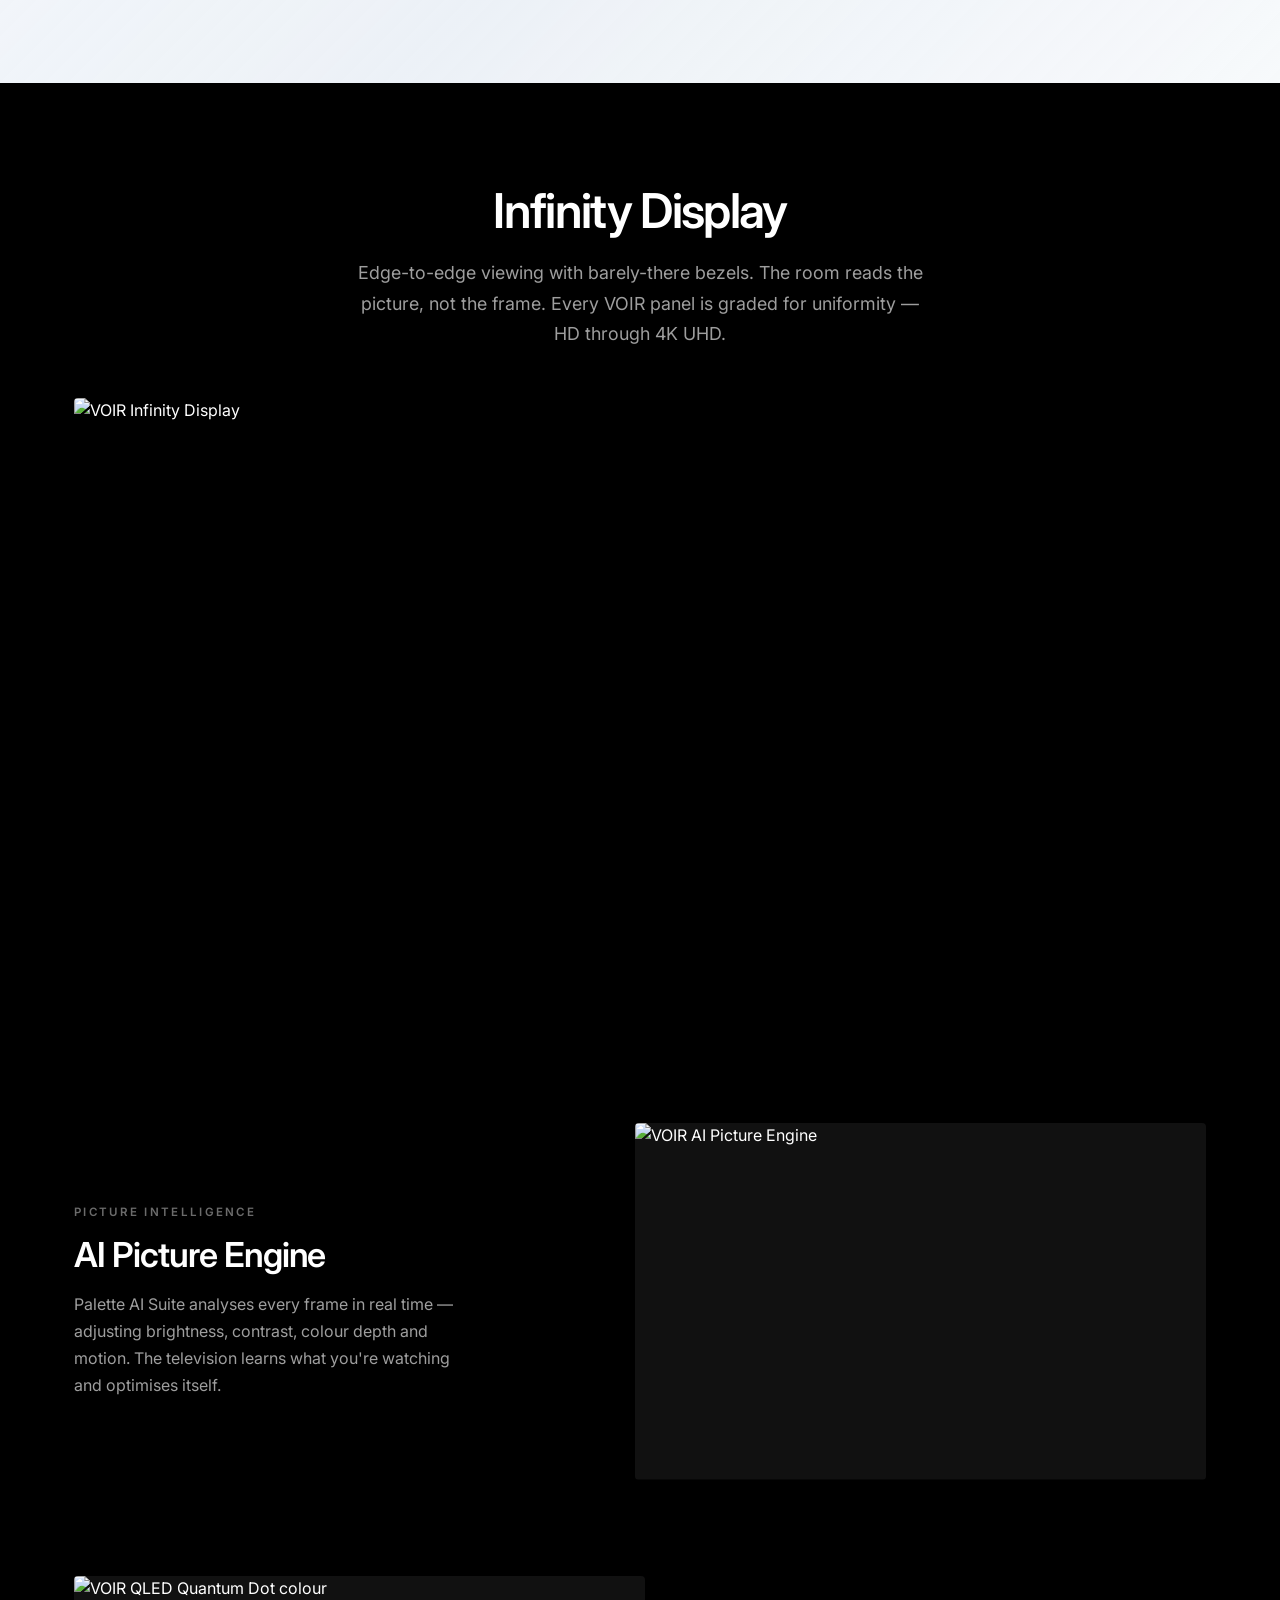
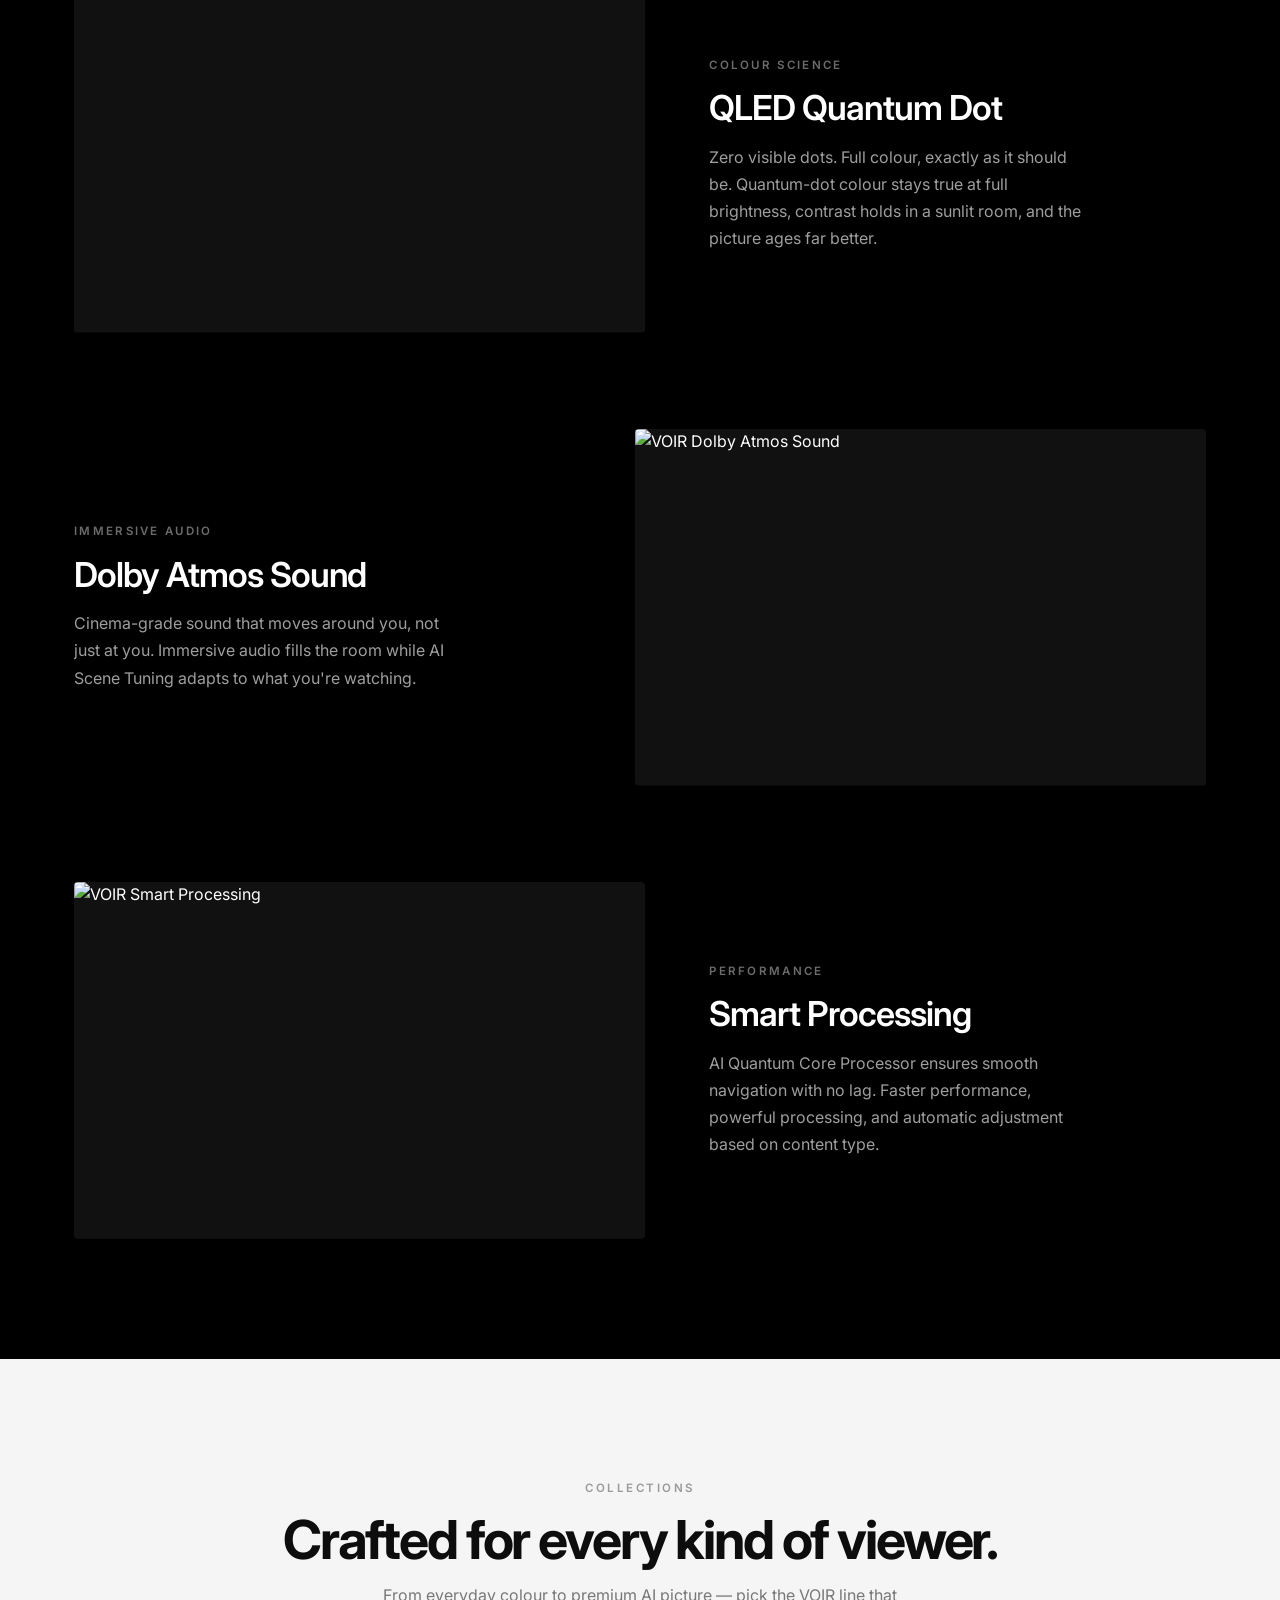
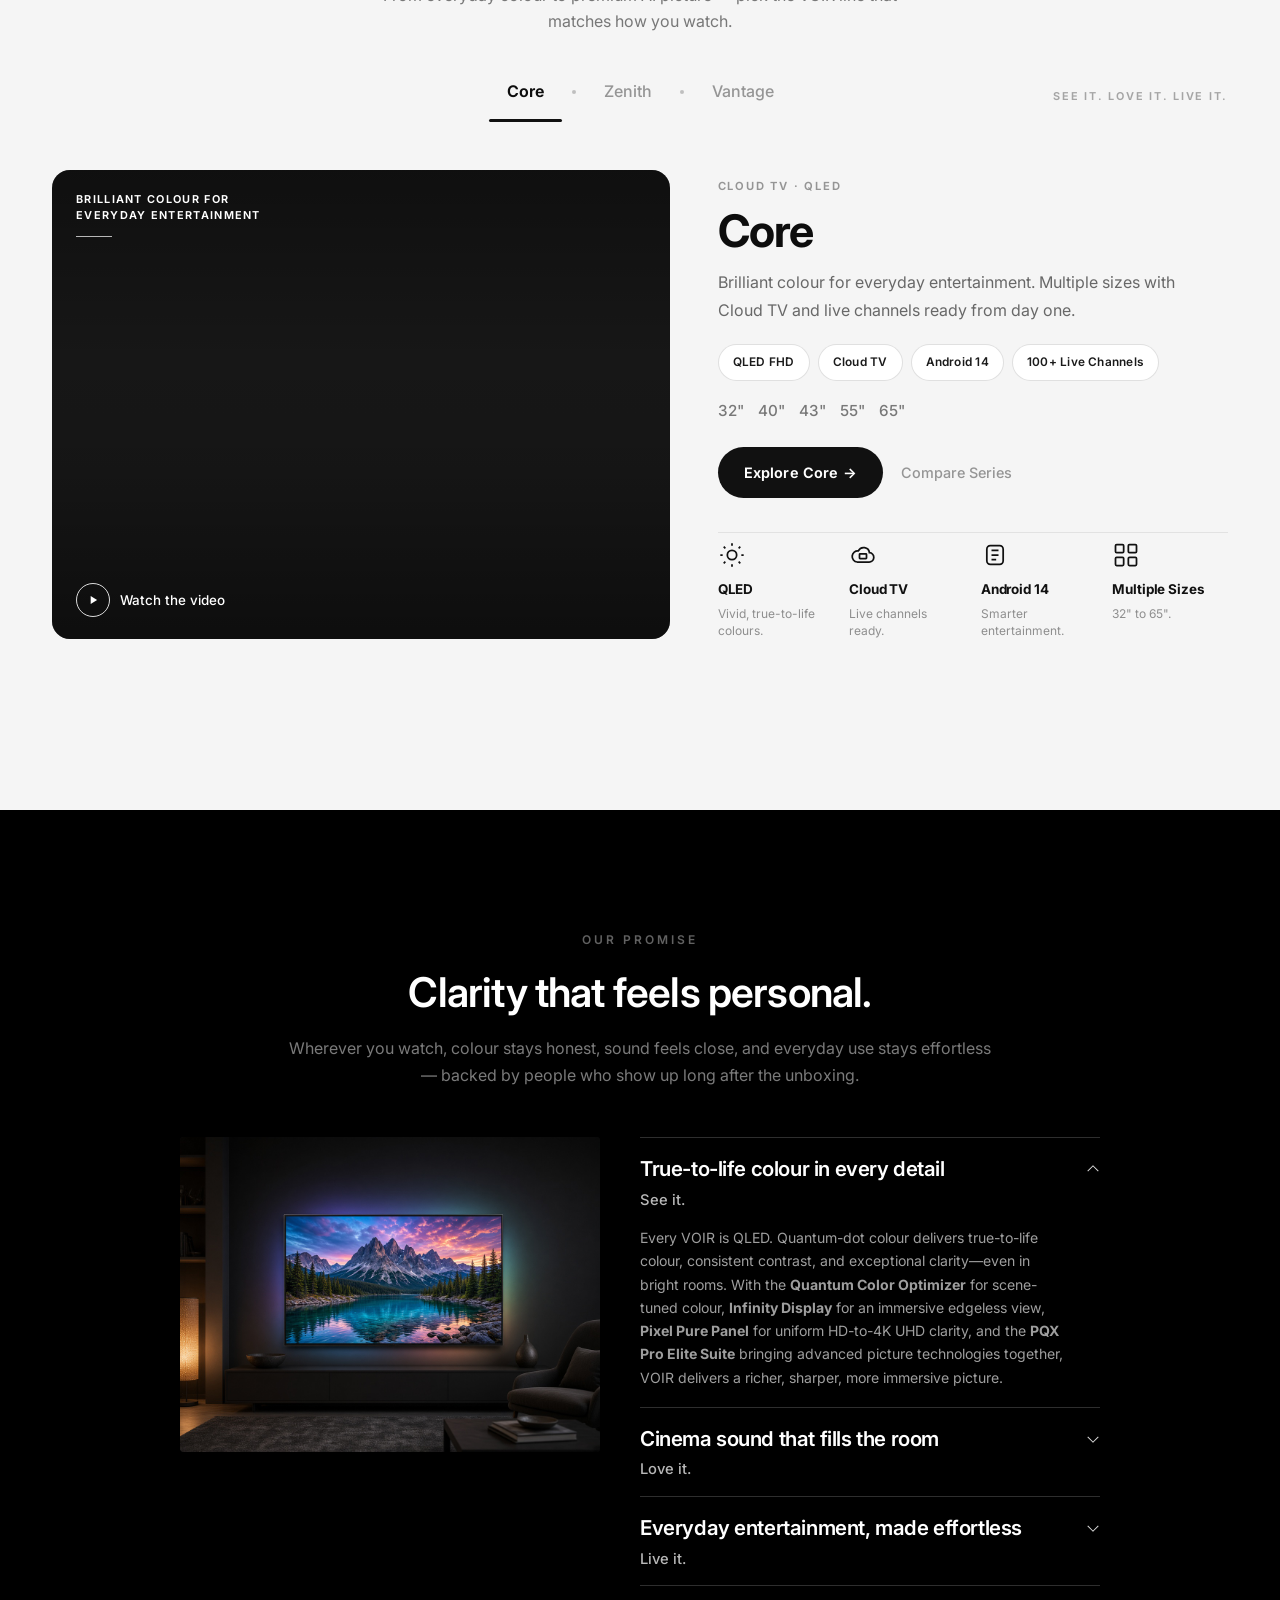
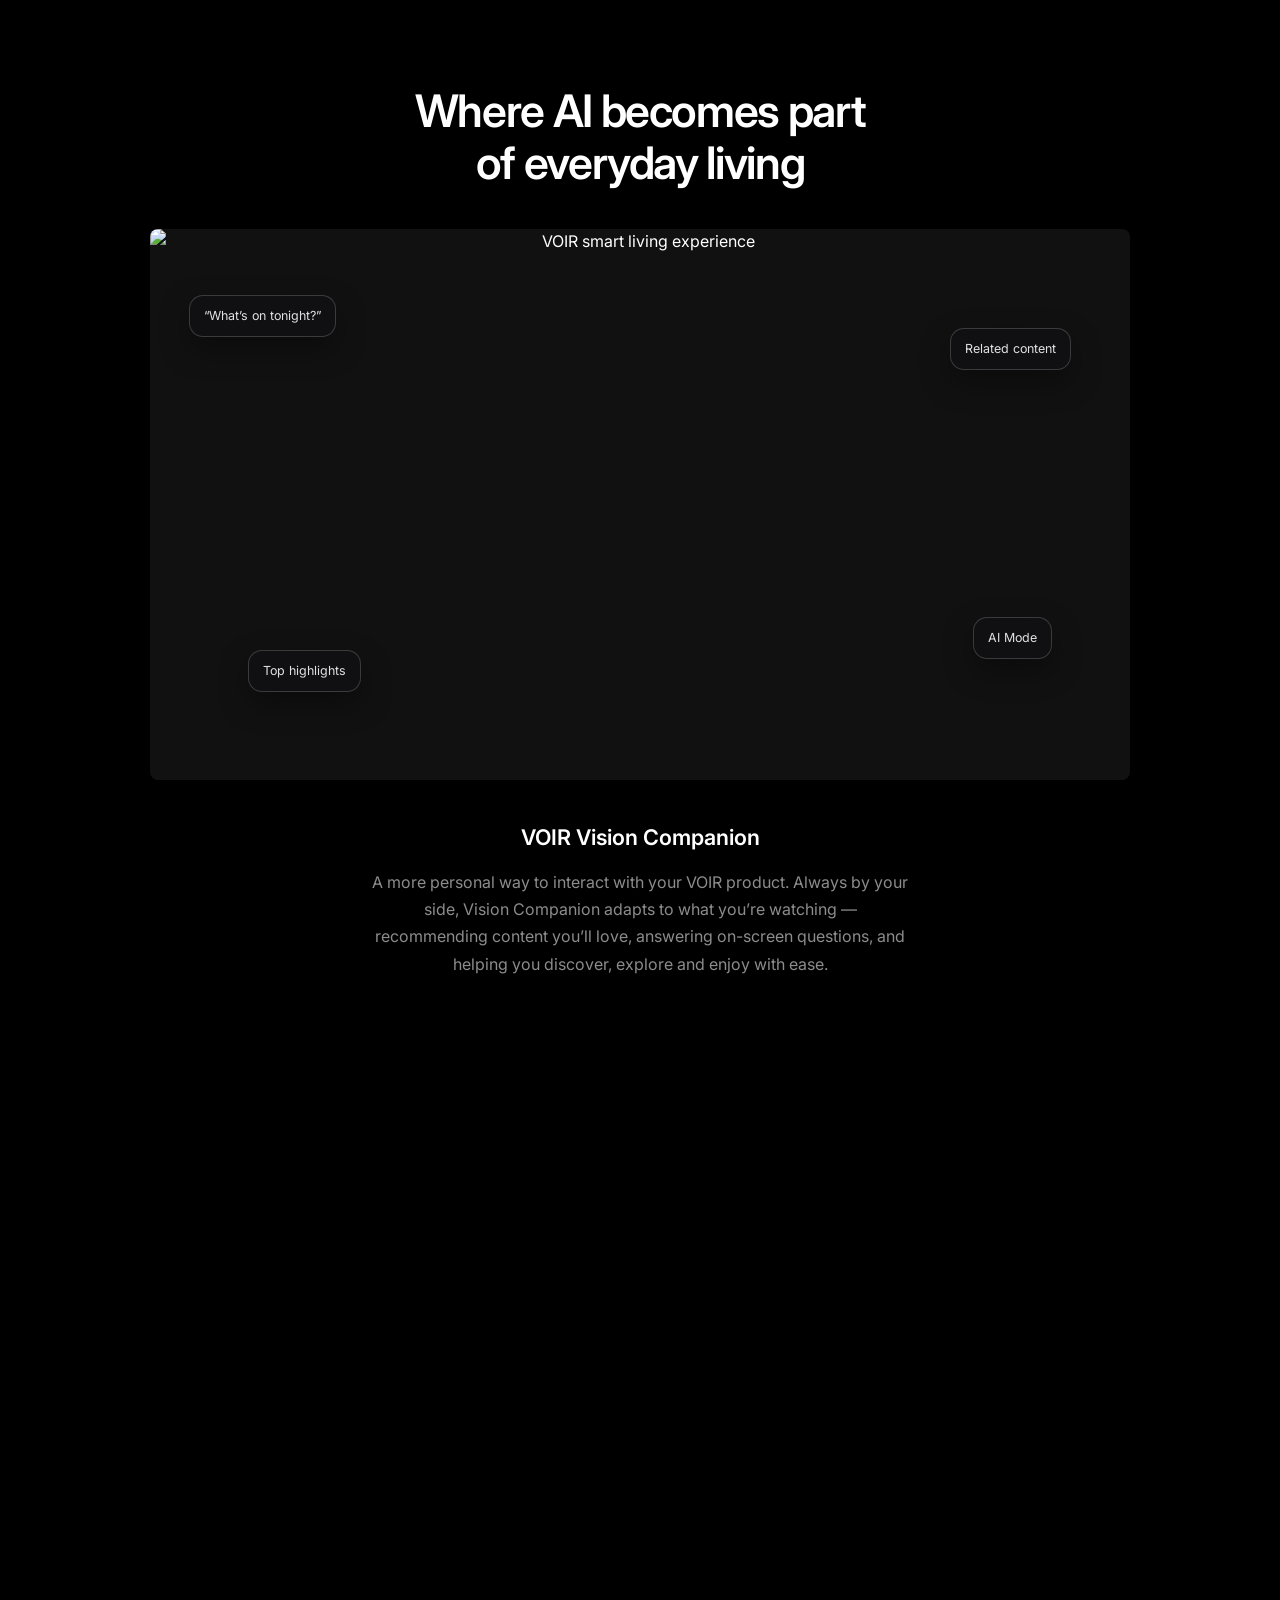
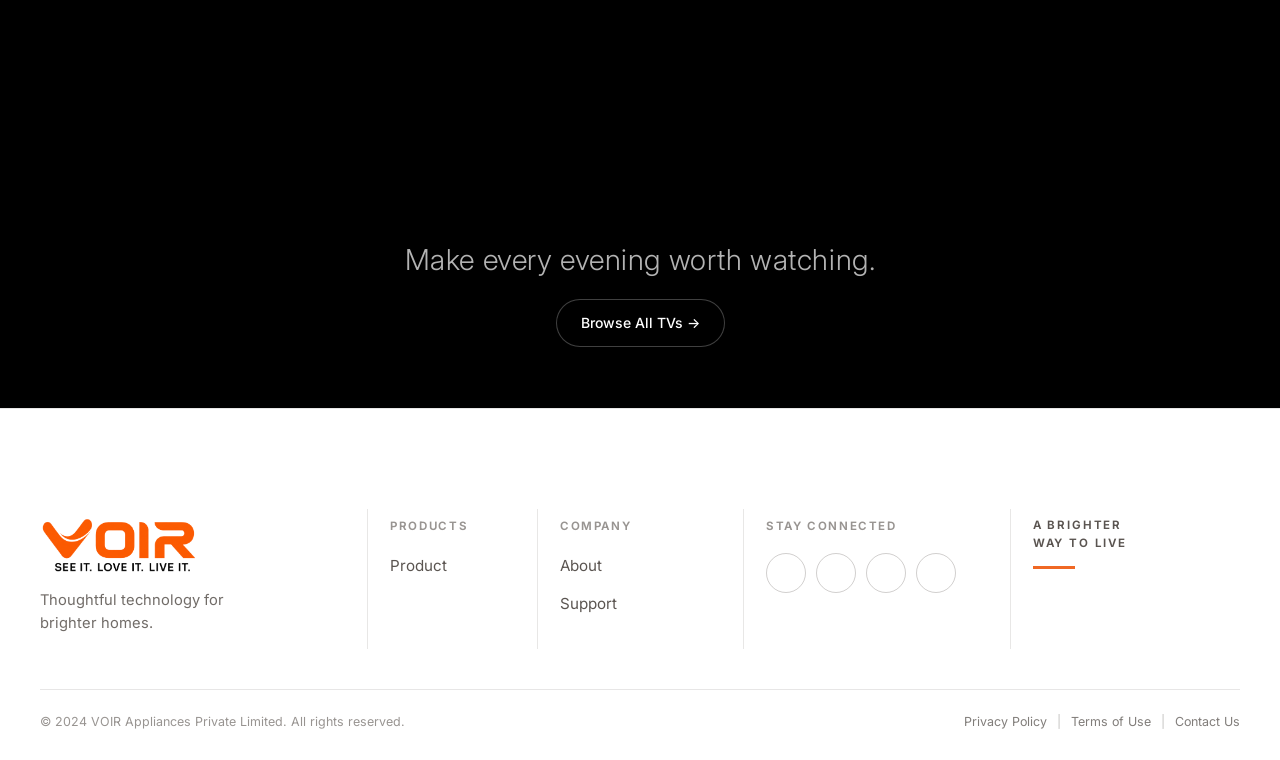
==== commit 6a841d32: "Revise promise section in index.html with updated titles and descriptions, enhance CSS for improved " ====
--- a/index.html
+++ b/index.html
@@ -499,66 +499,60 @@
       <div class="promise-v2__inner">
         <div class="promise-v2__header" data-hp-reveal>
           <p class="promise-v2__eyebrow">Our Promise</p>
-          <h2 class="promise-v2__title">Three promises, one&nbsp;product.</h2>
-          <p class="promise-v2__lead">We say only what the product can deliver, and we hold that promise long after the sale — parts stocked before launch, a support line a person answers, and an engineer who shows up.</p>
+          <h2 class="promise-v2__title">Clarity that feels personal.</h2>
+          <p class="promise-v2__lead">Wherever you watch, colour stays honest, sound feels close, and everyday use stays effortless — backed by people who show up long after the unboxing.</p>
         </div>
 
         <div class="promise-v2__stage">
           <div class="promise-v2__visual" aria-hidden="true">
-            <img class="promise-v2__shot is-active" data-promise-shot="see" src="images/showcase-tv.jpg" alt="" />
-            <img class="promise-v2__shot" data-promise-shot="love" src="images/showcase-sound.jpg" alt="" />
-            <img class="promise-v2__shot" data-promise-shot="live" src="images/lifestyle-1.jpg" alt="" />
+            <img class="promise-v2__shot is-active" data-promise-shot="see" src="images/promise-see.jpg" alt="" />
+            <img class="promise-v2__shot" data-promise-shot="love" src="images/promise-love.jpg" alt="" />
+            <img class="promise-v2__shot" data-promise-shot="live" src="images/promise-live.jpg" alt="" />
           </div>
 
           <div class="promise-v2__accordion" role="list">
             <div class="promise-acc is-open" role="listitem" data-promise="see">
               <button type="button" class="promise-acc__trigger" aria-expanded="true">
-                <span class="promise-acc__headline">True to life. In every detail.</span>
+                <span class="promise-acc__titles">
+                  <span class="promise-acc__headline">True-to-life colour in every detail</span>
+                  <span class="promise-acc__name">See it.</span>
+                </span>
                 <span class="promise-acc__icon" aria-hidden="true"></span>
               </button>
               <div class="promise-acc__panel">
-                <p class="promise-acc__name">See it.</p>
-                <p class="promise-acc__text">Every VOIR is QLED. Quantum-dot colour stays true at full brightness, contrast holds in a sunlit room, and the picture ages far better than plain LED.</p>
-                <ul class="promise-acc__techs">
-                  <li><strong>Quantum Color Optimizer</strong> — Wider gamut, tuned per scene so colour reads true, not loud.</li>
-                  <li><strong>Infinity Display</strong> — Edgeless bezel — the room reads the picture, not the frame.</li>
-                  <li><strong>Pixel Pure Panel</strong> — Every panel graded for uniformity, HD through 4K UHD.</li>
-                  <li><strong>PQX Pro Elite Suite</strong> — Picture technologies working together for a richer, sharper image.</li>
-                </ul>
+                <div class="promise-acc__panel-inner">
+                  <p class="promise-acc__text">Every VOIR is QLED. Quantum-dot colour delivers true-to-life colour, consistent contrast, and exceptional clarity—even in bright rooms. With the <strong>Quantum Color Optimizer</strong> for scene-tuned colour, <strong>Infinity Display</strong> for an immersive edgeless view, <strong>Pixel Pure Panel</strong> for uniform HD-to-4K UHD clarity, and the <strong>PQX Pro Elite Suite</strong> bringing advanced picture technologies together, VOIR delivers a richer, sharper, more immersive picture.</p>
+                </div>
               </div>
             </div>
 
             <div class="promise-acc" role="listitem" data-promise="love">
               <button type="button" class="promise-acc__trigger" aria-expanded="false">
-                <span class="promise-acc__headline">Sound that moves you.</span>
+                <span class="promise-acc__titles">
+                  <span class="promise-acc__headline">Cinema sound that fills the room</span>
+                  <span class="promise-acc__name">Love it.</span>
+                </span>
                 <span class="promise-acc__icon" aria-hidden="true"></span>
               </button>
               <div class="promise-acc__panel">
-                <p class="promise-acc__name">Love it.</p>
-                <p class="promise-acc__text">Cinema-grade sound and picture, tuned to work together — immersive audio that fills the room and still feels intimate.</p>
-                <ul class="promise-acc__techs">
-                  <li><strong>Dolby Atmos Vision</strong> — Cinema-grade picture and sound, tuned to work together.</li>
-                  <li><strong>Sound Spectre Power Boost</strong> — Richer bass, sharper highs, fuller sound across the room.</li>
-                  <li><strong>AI Scene Tuning</strong> — Picture and sound adapt to what you're watching, automatically.</li>
-                  <li><strong>VoiceCrisp</strong> — Dialogue stays clear even when the action gets loud.</li>
-                </ul>
+                <div class="promise-acc__panel-inner">
+                  <p class="promise-acc__text">Cinema-inspired sound and picture work together to create an immersive experience that fills the room while keeping every detail clear and every conversation crisp. <strong>Dolby Atmos Vision</strong> brings cinematic picture and sound, <strong>Sound Spectre Power Boost</strong> delivers richer bass and fuller sound, <strong>AI Scene Tuning</strong> automatically adapts picture and audio to what you’re watching, and <strong>VoiceCrisp</strong> keeps dialogue clear even when the action gets loud.</p>
+                </div>
               </div>
             </div>
 
             <div class="promise-acc" role="listitem" data-promise="live">
               <button type="button" class="promise-acc__trigger" aria-expanded="false">
-                <span class="promise-acc__headline">A product for everyday life.</span>
+                <span class="promise-acc__titles">
+                  <span class="promise-acc__headline">Everyday entertainment, made effortless</span>
+                  <span class="promise-acc__name">Live it.</span>
+                </span>
                 <span class="promise-acc__icon" aria-hidden="true"></span>
               </button>
               <div class="promise-acc__panel">
-                <p class="promise-acc__name">Live it.</p>
-                <p class="promise-acc__text">Living with a product is different from owning one. It should wake up fast, put something on before you have finished sitting down, and still feel quick years into its life.</p>
-                <ul class="promise-acc__techs">
-                  <li><strong>SmartTap</strong> — Cast from your phone in a tap, over Wi-Fi or Bluetooth.</li>
-                  <li><strong>HomeSync</strong> — One screen. Every device. Your whole smart home at your fingertips.</li>
-                  <li><strong>Google Assistant</strong> — Hold the voice remote and just ask — search, switch inputs, open an app.</li>
-                  <li><strong>Service &amp; Parts</strong> — A person on the line, an engineer who shows up, spares stocked before launch.</li>
-                </ul>
+                <div class="promise-acc__panel-inner">
+                  <p class="promise-acc__text">Living with VOIR is about making everyday entertainment effortless. <strong>SmartTap</strong> lets you cast from your phone with a tap, while <strong>HomeSync</strong> brings your connected devices together. With <strong>Google Assistant</strong>, simply ask to search, switch inputs, or open an app—and with <strong>Service &amp; Parts</strong>, you have real people, on-site engineers, and dependable parts support when you need it.</p>
+                </div>
               </div>
             </div>
           </div>
--- a/css/homepage.css
+++ b/css/homepage.css
@@ -1226,8 +1226,8 @@
 
 .promise-v2__header {
   text-align: center;
-  margin: 0 auto 64px;
-  max-width: 640px;
+  margin: 0 auto 48px;
+  max-width: 720px;
 }
 
 .promise-v2__eyebrow {
@@ -1241,12 +1241,14 @@
 
 .promise-v2__title {
   font-family: var(--font-title);
-  font-size: clamp(2rem, 4vw, 3.1rem);
+  font-size: clamp(1.5rem, 3.2vw, 2.75rem);
   font-weight: 600;
-  line-height: 1.12;
-  letter-spacing: -0.03em;
+  line-height: 1.2;
+  letter-spacing: -0.02em;
   color: #fff;
   margin: 0 0 18px;
+  white-space: nowrap;
+  overflow: visible;
 }
 
 .promise-v2__lead {
@@ -1258,19 +1260,23 @@
 
 .promise-v2__stage {
   display: grid;
-  grid-template-columns: 1.05fr 0.95fr;
-  gap: 48px 56px;
-  align-items: center;
-  margin-bottom: 120px;
+  grid-template-columns: minmax(280px, 420px) minmax(0, 1fr);
+  gap: 36px 40px;
+  align-items: start;
+  max-width: 920px;
+  margin: 0 auto 100px;
 }
 
 .promise-v2__visual {
   position: relative;
-  border-radius: 6px;
+  border-radius: 4px;
   overflow: hidden;
-  aspect-ratio: 4 / 5;
+  width: 100%;
+  aspect-ratio: 4 / 3;
   background: #111;
-  min-height: 420px;
+  min-height: 0;
+  max-height: none;
+  align-self: start;
 }
 
 .promise-v2__shot {
@@ -1280,26 +1286,33 @@
   height: 100%;
   object-fit: cover;
   opacity: 0;
-  transform: scale(1.04);
-  transition: opacity 0.55s ease, transform 0.8s ease;
+  z-index: 0;
+  transition: opacity 0.55s ease;
+  will-change: opacity;
+  pointer-events: none;
 }
 
 .promise-v2__shot.is-active {
   opacity: 1;
-  transform: scale(1);
+  z-index: 1;
 }
 
 .promise-v2__accordion {
   display: flex;
   flex-direction: column;
+  min-height: 400px;
 }
 
 .promise-acc {
-  border-top: 1px solid rgba(255, 255, 255, 0.14);
+  border-top: 1px solid rgba(255, 255, 255, 0.18);
+}
+
+.promise-acc.is-open {
+  flex: 1 1 auto;
 }
 
 .promise-acc:last-child {
-  border-bottom: 1px solid rgba(255, 255, 255, 0.14);
+  border-bottom: 1px solid rgba(255, 255, 255, 0.18);
 }
 
 .promise-acc__trigger {
@@ -1307,8 +1320,8 @@
   display: flex;
   align-items: flex-start;
   justify-content: space-between;
-  gap: 20px;
-  padding: 22px 0;
+  gap: 16px;
+  padding: 18px 0 14px;
   background: none;
   border: 0;
   cursor: pointer;
@@ -1317,112 +1330,97 @@
   font: inherit;
 }
 
+.promise-acc__titles {
+  display: flex;
+  flex-direction: column;
+  gap: 6px;
+  min-width: 0;
+}
+
 .promise-acc__headline {
   font-family: var(--font-title);
-  font-size: clamp(1.15rem, 2vw, 1.45rem);
-  font-weight: 500;
+  font-size: clamp(1.05rem, 1.8vw, 1.28rem);
+  font-weight: 600;
   letter-spacing: -0.02em;
   line-height: 1.3;
-  color: rgba(255, 255, 255, 0.88);
+  color: #fff;
+}
+
+.promise-acc__name {
+  margin: 0;
+  font-family: var(--font-body, inherit);
+  font-size: 0.92rem;
+  font-weight: 500;
+  letter-spacing: 0;
+  text-transform: none;
+  color: rgba(255, 255, 255, 0.72);
 }
 
 .promise-acc__icon {
   position: relative;
-  width: 18px;
-  height: 18px;
+  width: 14px;
+  height: 14px;
   flex-shrink: 0;
   margin-top: 6px;
 }
 
 .promise-acc__icon::before,
 .promise-acc__icon::after {
+  content: none;
+}
+
+.promise-acc__icon::before {
   content: "";
   position: absolute;
   left: 50%;
-  top: 50%;
-  background: rgba(255, 255, 255, 0.75);
-  transition: transform 0.3s ease, opacity 0.3s ease;
-}
-
-.promise-acc__icon::before {
-  width: 14px;
-  height: 1.5px;
-  transform: translate(-50%, -50%);
-}
-
-.promise-acc__icon::after {
-  width: 1.5px;
-  height: 14px;
-  transform: translate(-50%, -50%);
-}
-
-.promise-acc.is-open .promise-acc__icon::after {
-  transform: translate(-50%, -50%) scaleY(0);
+  top: 45%;
+  width: 8px;
+  height: 8px;
+  border-right: 1.5px solid rgba(255, 255, 255, 0.85);
+  border-bottom: 1.5px solid rgba(255, 255, 255, 0.85);
+  transform: translate(-50%, -60%) rotate(45deg);
+  transition: transform 0.3s ease;
+  background: none;
+}
+
+.promise-acc.is-open .promise-acc__icon::before {
+  top: 55%;
+  transform: translate(-50%, -40%) rotate(-135deg);
 }
 
 .promise-acc__panel {
-  max-height: 0;
+  display: grid;
+  grid-template-rows: 0fr;
+  opacity: 0;
+  transition:
+    grid-template-rows 0.45s cubic-bezier(0.22, 1, 0.36, 1),
+    opacity 0.3s ease;
+}
+
+.promise-acc__panel-inner {
   overflow: hidden;
-  opacity: 0;
-  transition: max-height 0.45s ease, opacity 0.3s ease, padding 0.3s ease;
-  padding: 0;
+  min-height: 0;
 }
 
 .promise-acc.is-open .promise-acc__panel {
-  max-height: 560px;
+  grid-template-rows: 1fr;
   opacity: 1;
-  padding-bottom: 8px;
-}
-
-.promise-acc__name {
-  margin: 0 0 10px;
-  font-family: var(--font-title);
-  font-size: 0.95rem;
-  font-weight: 600;
-  letter-spacing: 0.04em;
-  text-transform: uppercase;
-  color: #f06824;
+}
+
+.promise-acc.is-open .promise-acc__panel-inner {
+  padding-bottom: 18px;
 }
 
 .promise-acc__text {
-  margin: 0 0 18px;
-  font-size: 0.95rem;
-  line-height: 1.7;
-  color: rgba(255, 255, 255, 0.58);
-  max-width: 44ch;
+  margin: 0;
+  font-size: 0.88rem;
+  line-height: 1.65;
+  color: rgba(255, 255, 255, 0.62);
+  max-width: 48ch;
 }
 
 .promise-acc__techs {
-  list-style: none;
-  margin: 0 0 28px;
-  padding: 0;
-  display: flex;
-  flex-direction: column;
-  gap: 10px;
-}
-
-.promise-acc__techs li {
-  font-size: 0.84rem;
-  line-height: 1.55;
-  color: rgba(255, 255, 255, 0.48);
-  padding-left: 14px;
-  position: relative;
-}
-
-.promise-acc__techs li::before {
-  content: "";
-  position: absolute;
-  left: 0;
-  top: 0.55em;
-  width: 5px;
-  height: 5px;
-  border-radius: 50%;
-  background: rgba(240, 104, 36, 0.8);
-}
-
-.promise-acc__techs strong {
-  color: rgba(255, 255, 255, 0.78);
-  font-weight: 560;
+  display: none;
 }
 
 /* Living / AI companion band */
@@ -1695,13 +1693,18 @@
 
   .promise-v2__stage {
     grid-template-columns: 1fr;
-    gap: 36px;
+    gap: 28px;
     margin-bottom: 88px;
+    max-width: none;
   }
 
   .promise-v2__visual {
     aspect-ratio: 16 / 10;
-    min-height: 280px;
+    max-width: 520px;
+  }
+
+  .promise-v2__accordion {
+    min-height: 0;
   }
 }
 
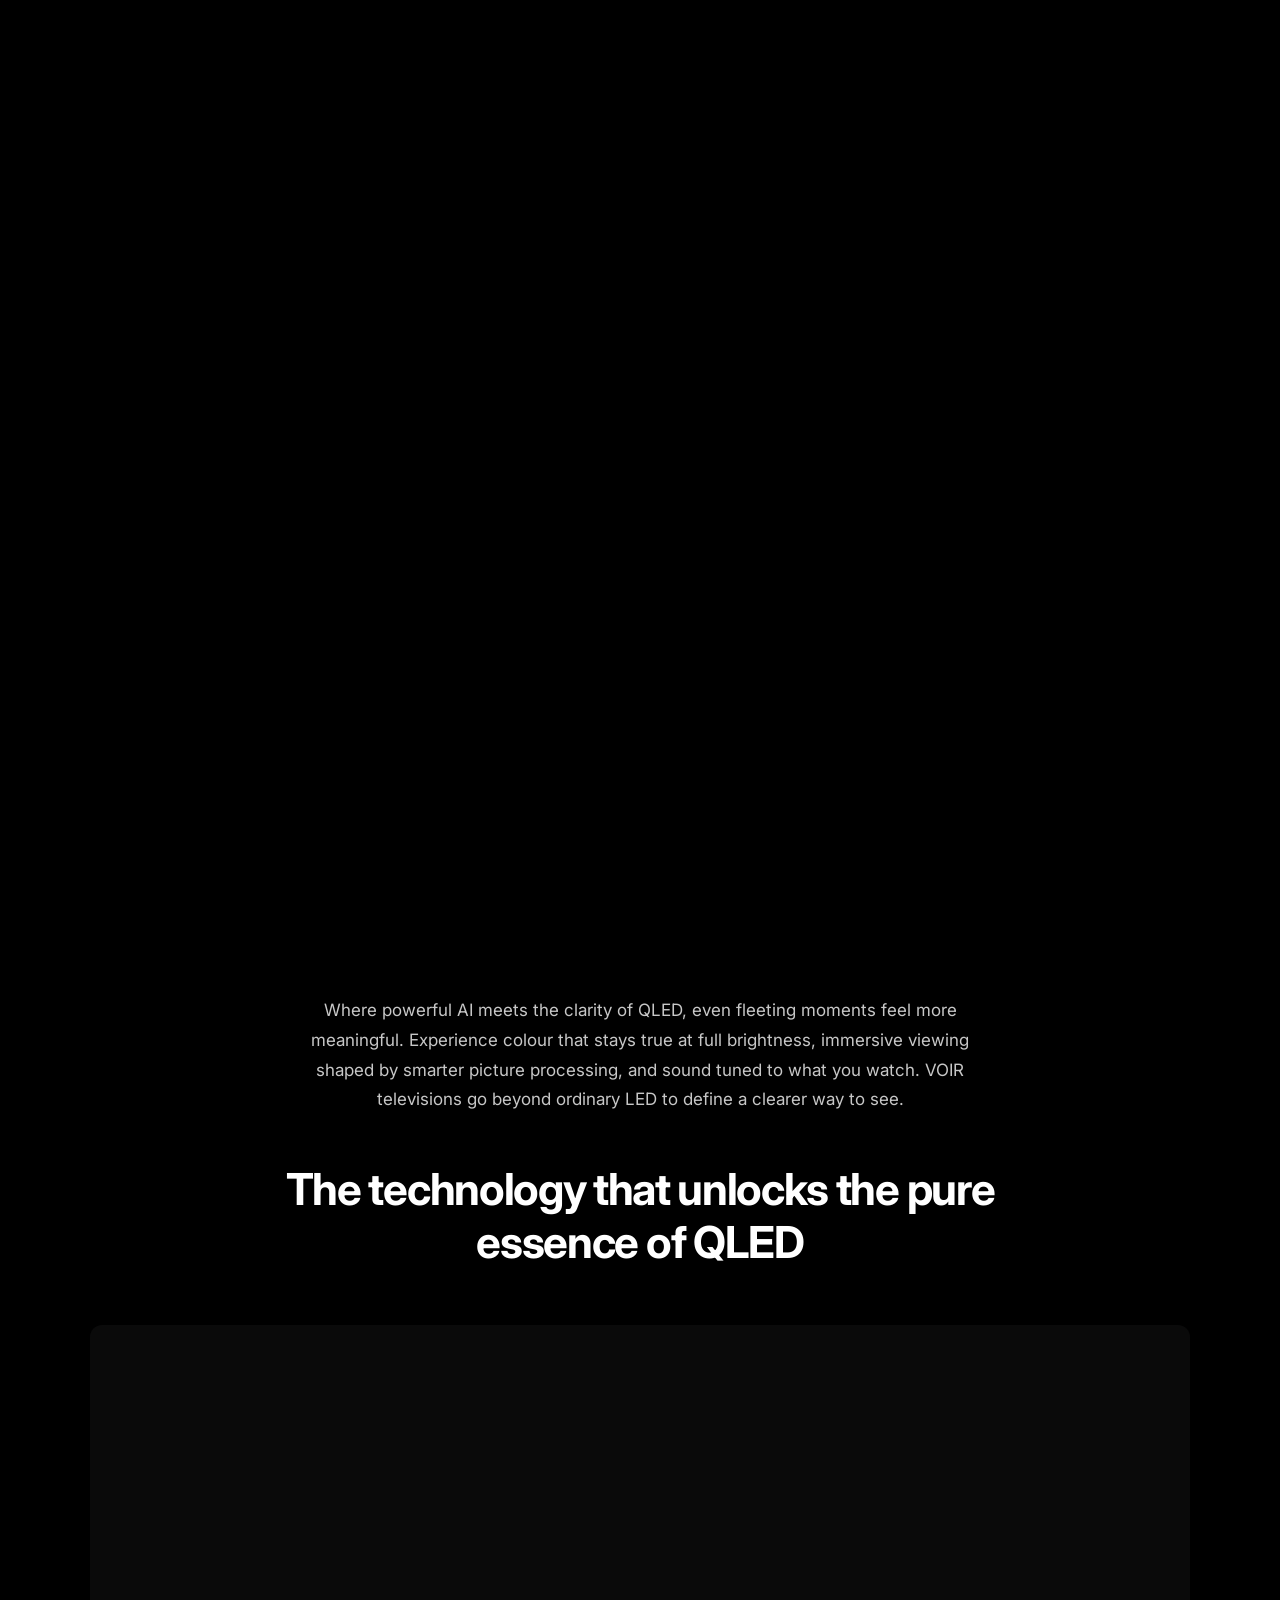
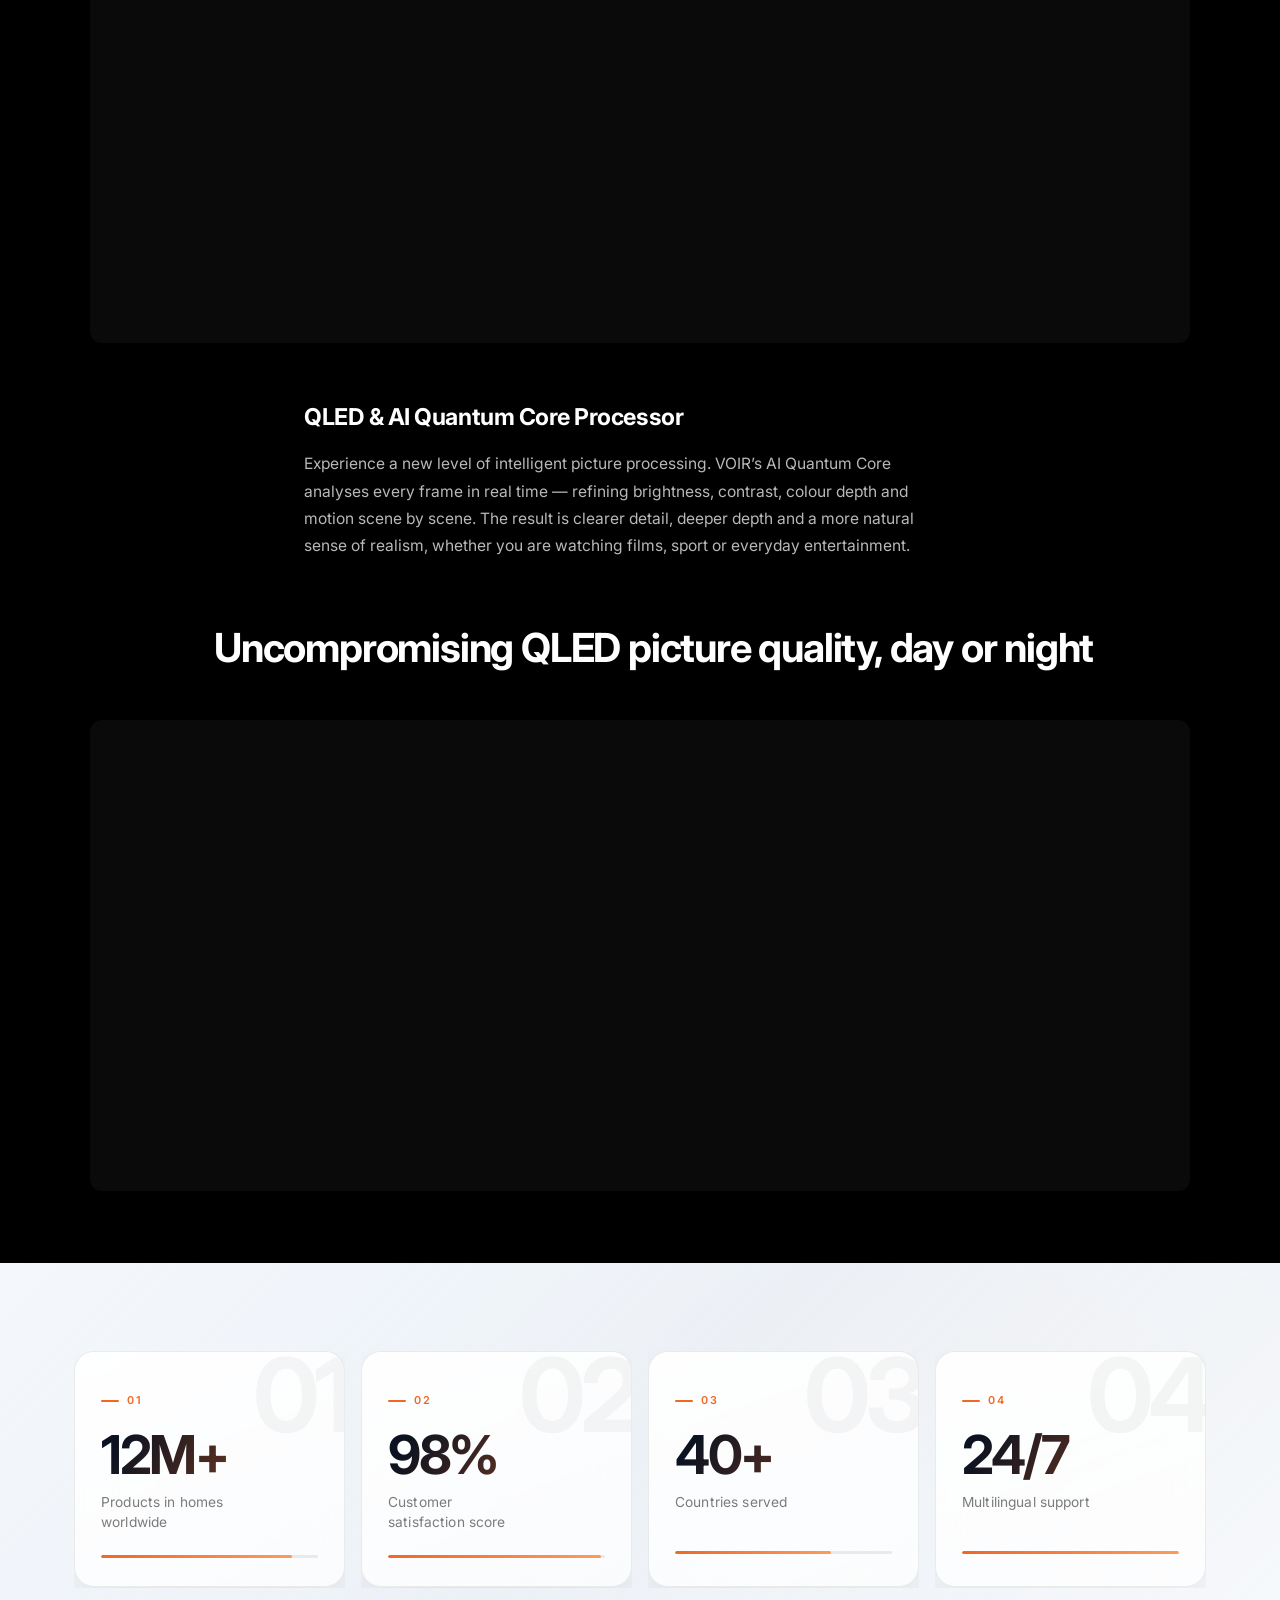
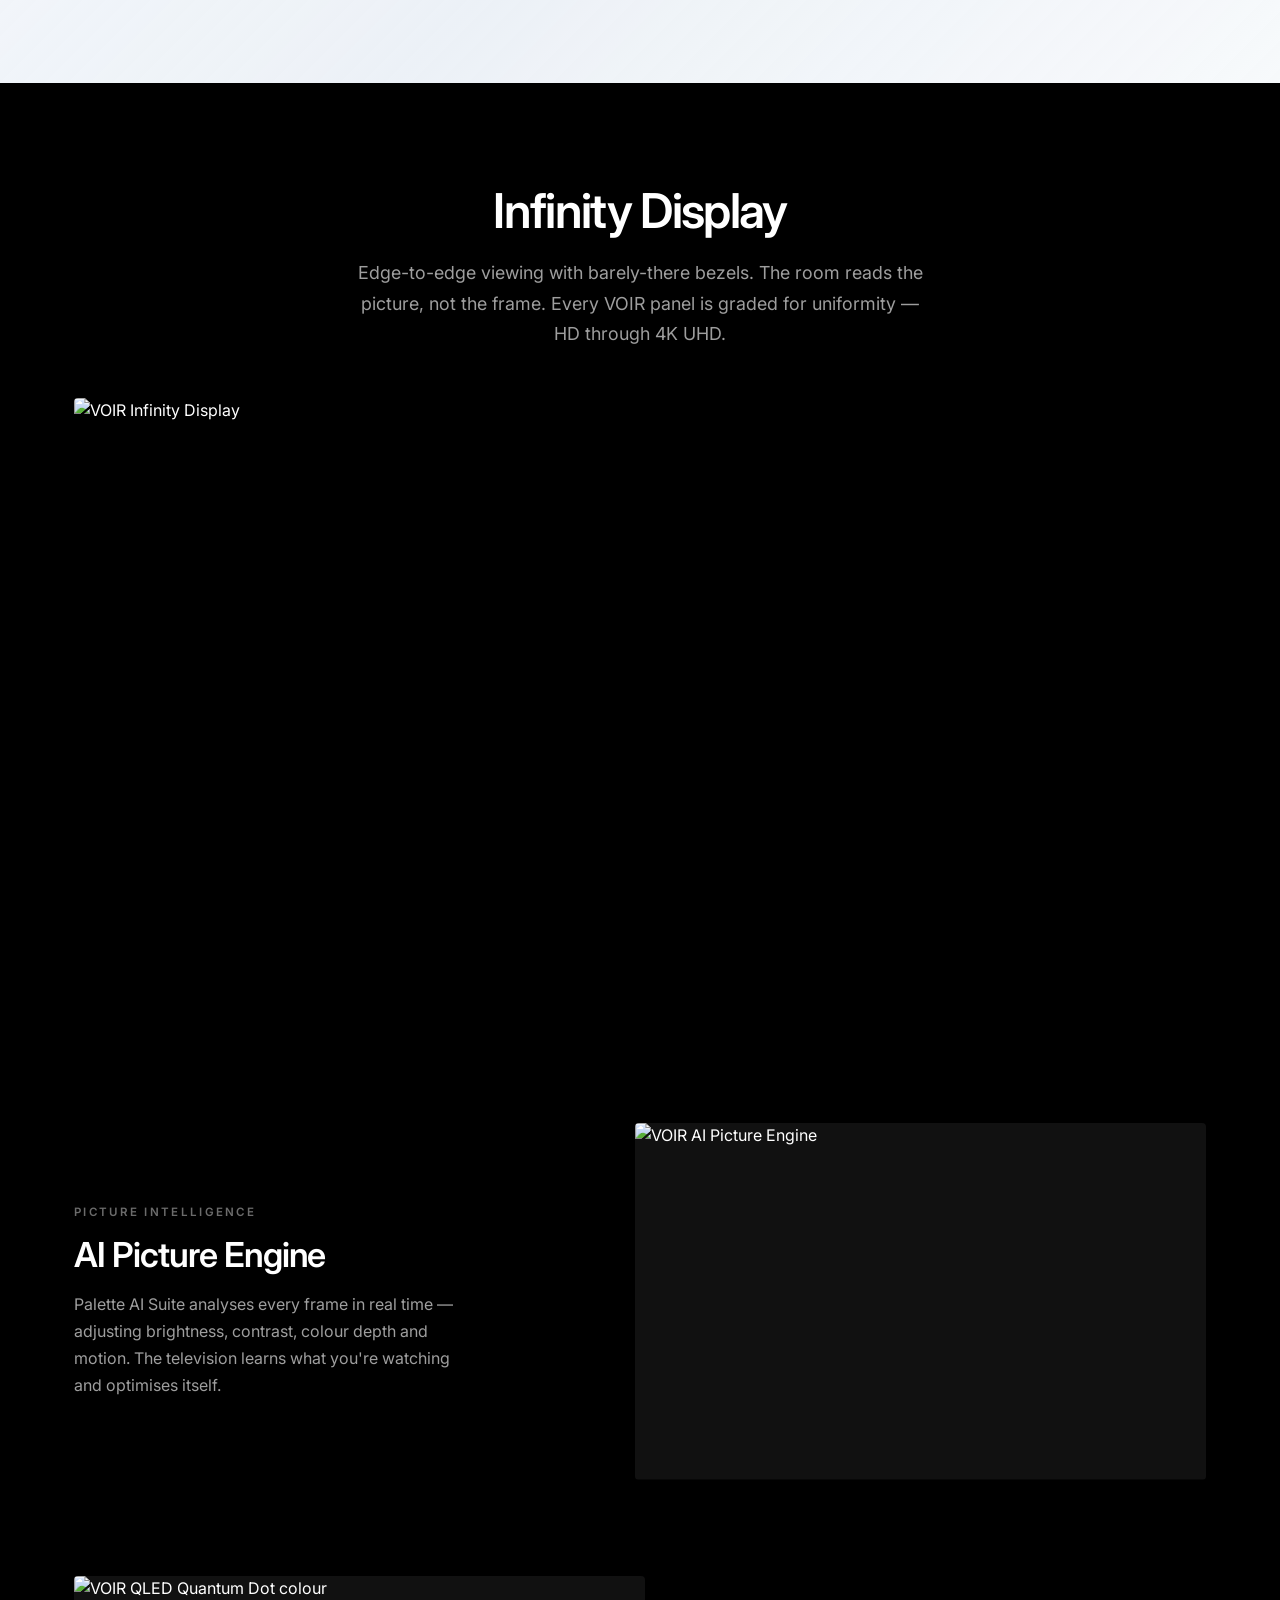
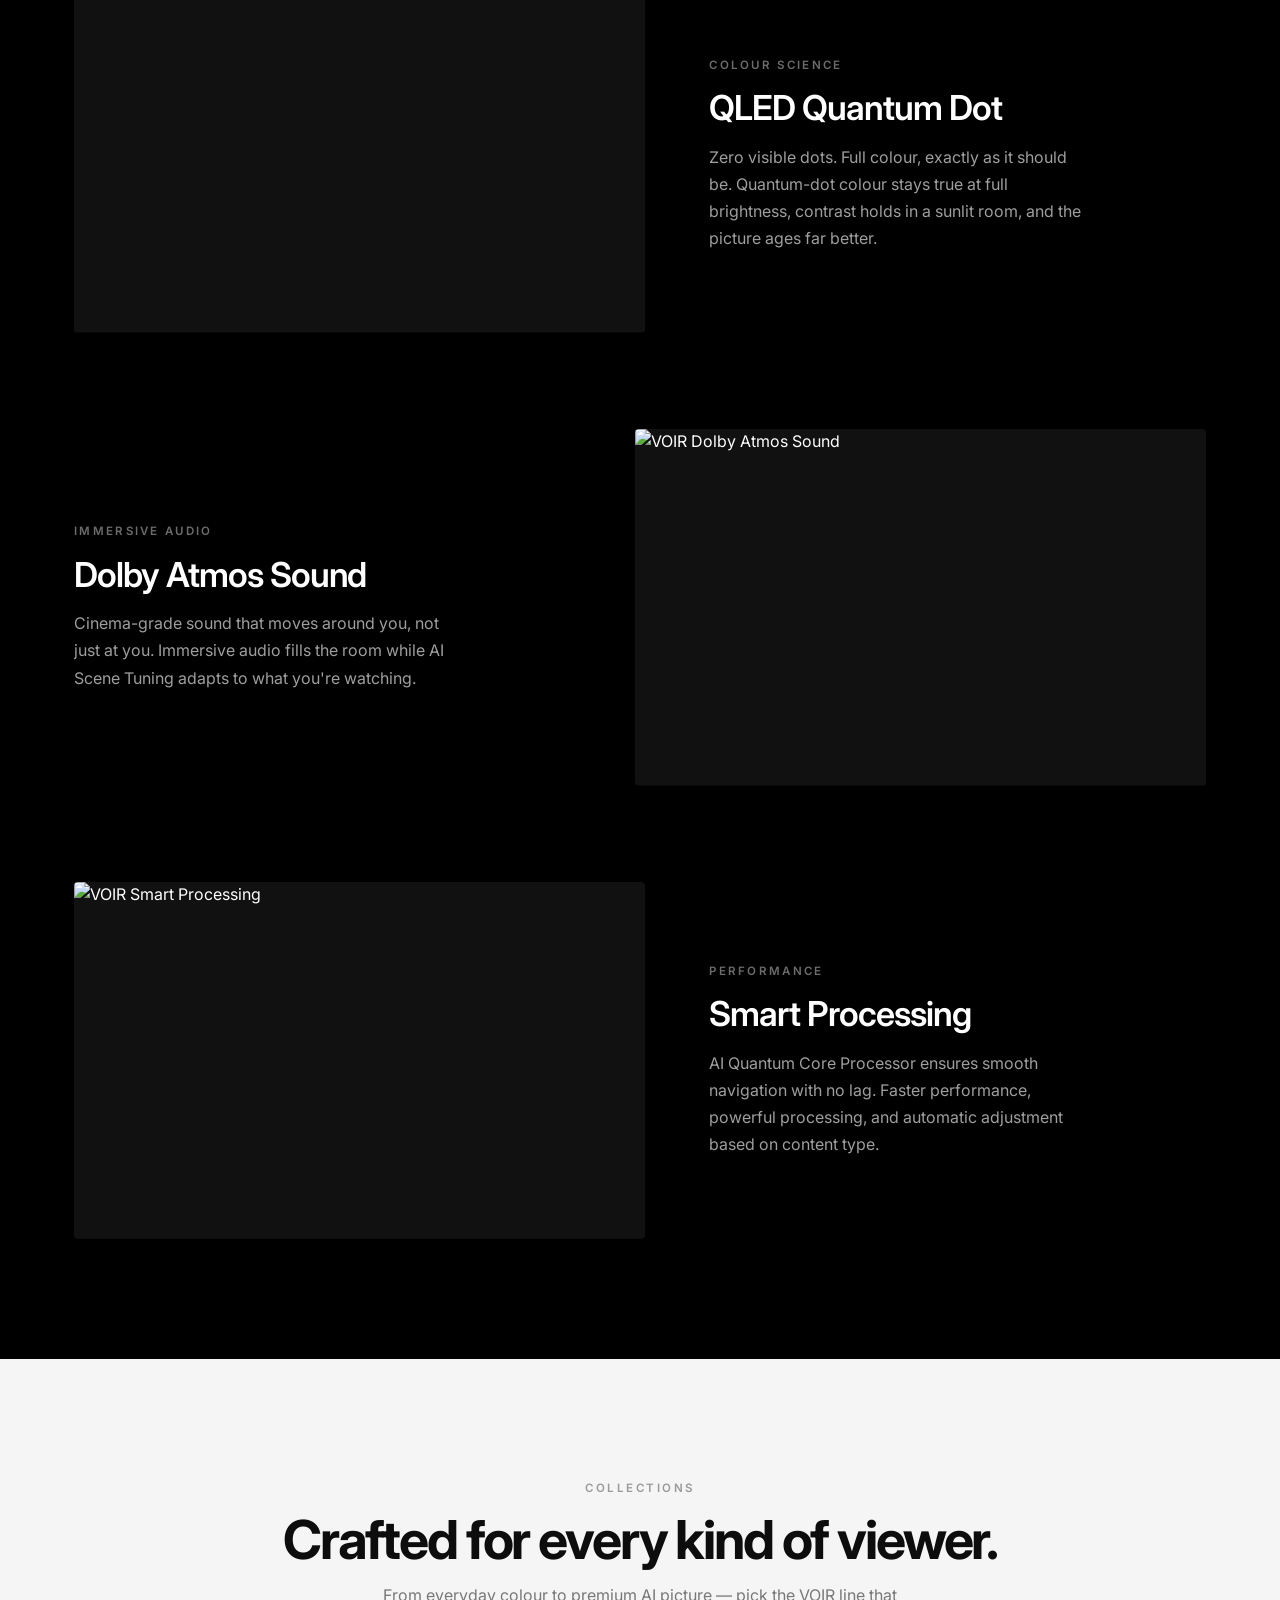
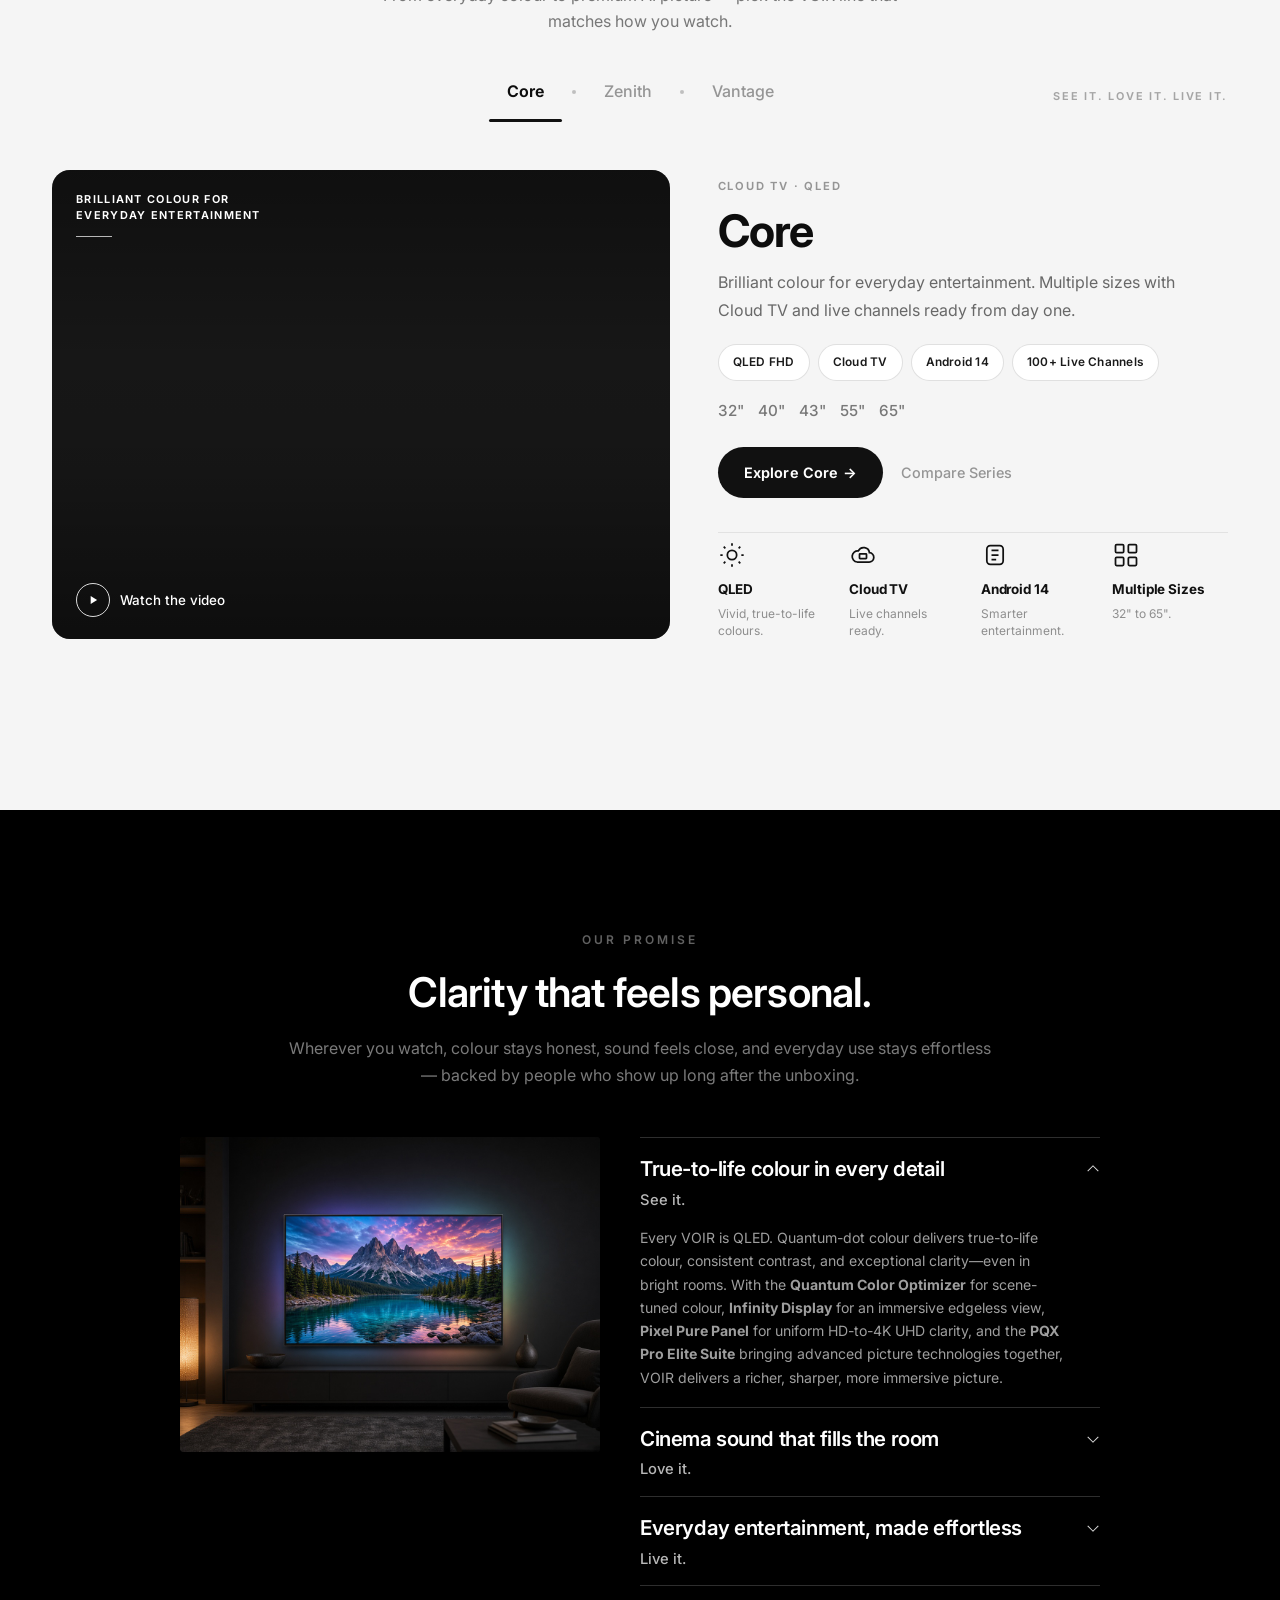
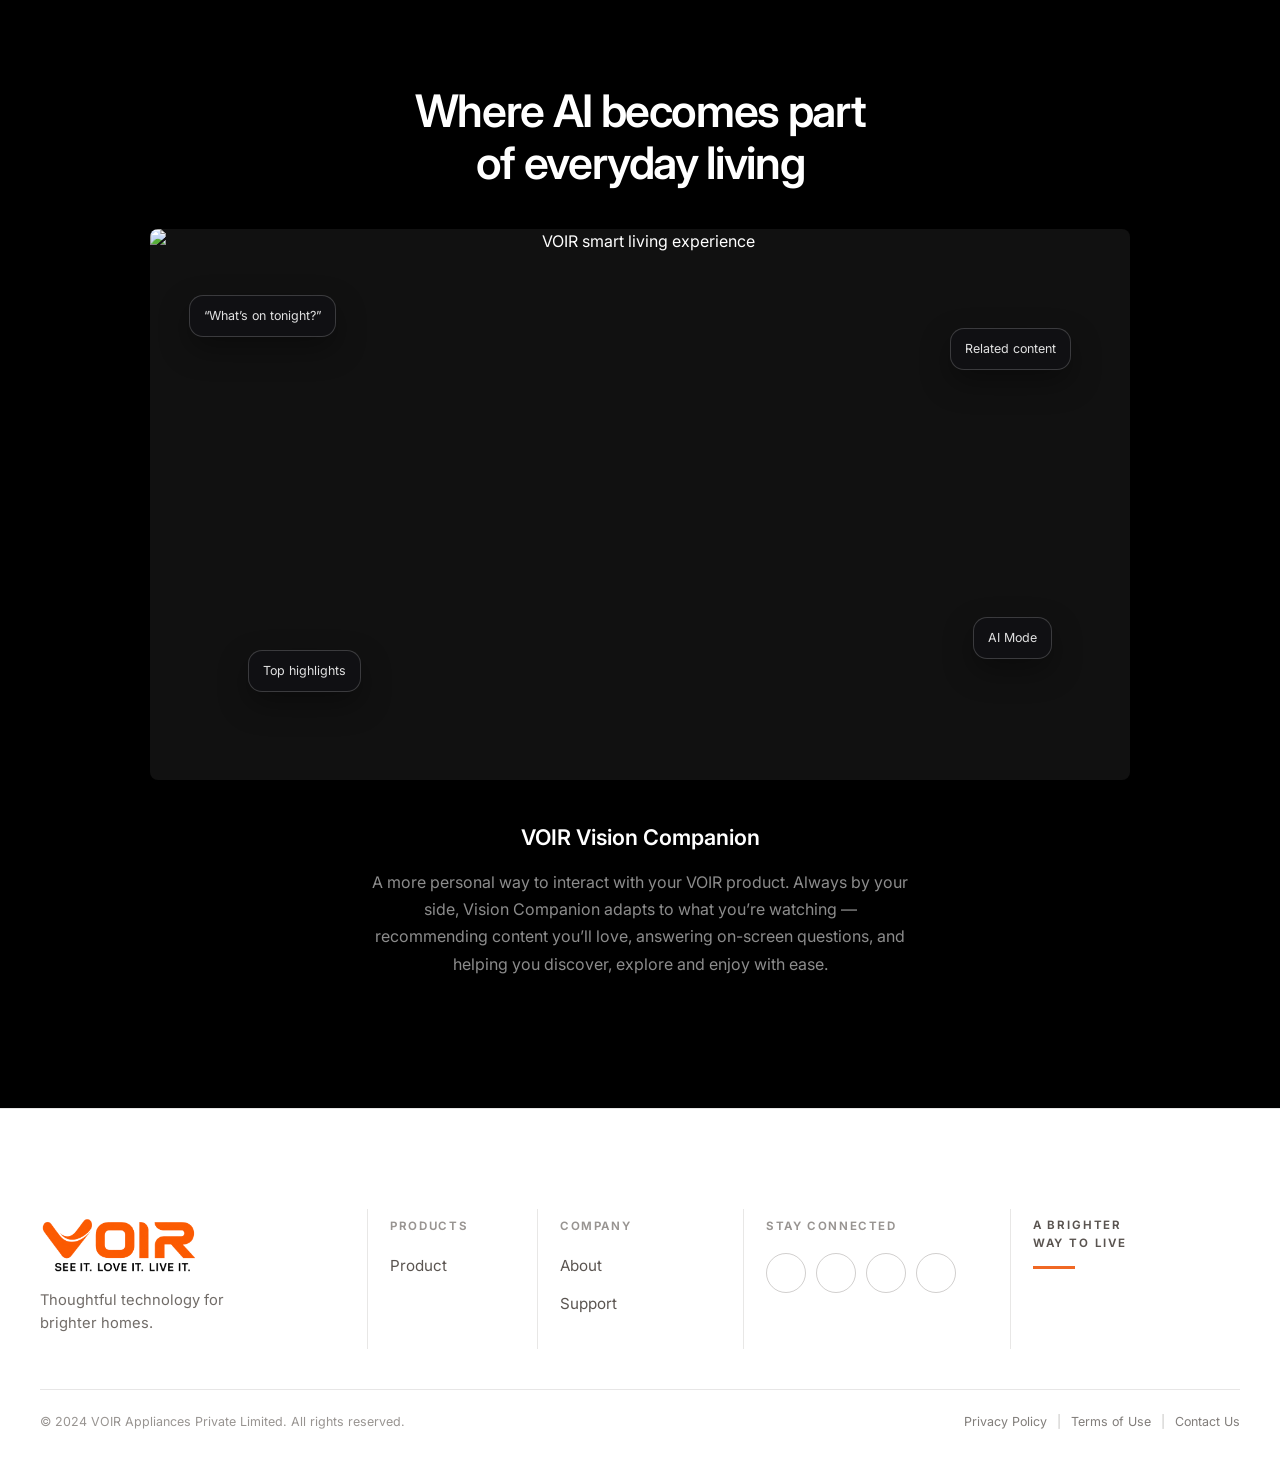
==== commit 8b79edb2: "Remove cinematic TV showcase section from index.html and associated styles from homepage.css. Update" ====
--- a/index.html
+++ b/index.html
@@ -582,31 +582,6 @@
     </section>
 
 
-    <!-- ============================================
-         SECTION 6 — CINEMATIC TV SHOWCASE
-         ============================================ -->
-    <section class="cinema-v2" id="cinema" aria-label="VOIR cinematic experience">
-      <div class="cinema-v2__video-wrap">
-        <video
-          id="cinemaVideoV2"
-          class="cinema-v2__video"
-          poster="images/showcase-tv.jpg"
-          muted
-          loop
-          playsinline
-          autoplay
-          preload="metadata"
-        >
-          <source src="videos/vidio-tv.mp4" type="video/mp4" />
-        </video>
-      </div>
-      <div class="cinema-v2__overlay" aria-hidden="true"></div>
-      <div class="cinema-v2__content">
-        <p class="cinema-v2__tagline">Make every evening worth watching.</p>
-        <a href="tvs.html" class="cinema-v2__cta" data-magnetic data-cursor="Explore">Browse All TVs →</a>
-      </div>
-    </section>
-
   </main>
   <div id="site-footer"></div>
   <script src="https://cdn.jsdelivr.net/npm/gsap@3.12.5/dist/gsap.min.js"></script>
--- a/css/homepage.css
+++ b/css/homepage.css
@@ -1503,82 +1503,6 @@
 }
 
 /* ============================================
-   SECTION 6 — CINEMATIC TV SHOWCASE
-   ============================================ */
-
-.cinema-v2 {
-  position: relative;
-  width: 100%;
-  height: 100vh;
-  height: 100dvh;
-  overflow: hidden;
-  background: #000;
-}
-
-.cinema-v2__video-wrap {
-  position: absolute;
-  inset: 0;
-}
-
-.cinema-v2__video {
-  width: 100%;
-  height: 100%;
-  object-fit: cover;
-  display: block;
-}
-
-.cinema-v2__overlay {
-  position: absolute;
-  inset: 0;
-  background:
-    linear-gradient(180deg, rgba(0,0,0,0.2) 0%, transparent 30%, transparent 70%, rgba(0,0,0,0.4) 100%);
-  pointer-events: none;
-}
-
-.cinema-v2__content {
-  position: absolute;
-  bottom: 60px;
-  left: 50%;
-  transform: translateX(-50%);
-  z-index: 2;
-  text-align: center;
-  width: 90%;
-  max-width: 600px;
-}
-
-.cinema-v2__tagline {
-  font-family: var(--font-title);
-  font-size: clamp(1.2rem, 2.5vw, 1.8rem);
-  font-weight: 300;
-  color: rgba(255,255,255,0.7);
-  letter-spacing: 0.02em;
-  margin: 0 0 16px;
-}
-
-.cinema-v2__cta {
-  display: inline-flex;
-  align-items: center;
-  gap: 8px;
-  font-size: 0.875rem;
-  font-weight: 500;
-  color: #fff;
-  padding: 12px 24px;
-  border: 1px solid rgba(255,255,255,0.25);
-  border-radius: 999px;
-  background: rgba(0,0,0,0.3);
-  backdrop-filter: blur(8px);
-  -webkit-backdrop-filter: blur(8px);
-  text-decoration: none;
-  transition: border-color 0.3s ease, background 0.3s ease;
-}
-
-.cinema-v2__cta:hover {
-  border-color: rgba(255,255,255,0.5);
-  background: rgba(0,0,0,0.5);
-}
-
-
-/* ============================================
    HOMEPAGE FOOTER OVERRIDE
    ============================================ */
 
@@ -1783,14 +1707,6 @@
   .promise-v2__chips {
     display: none;
   }
-
-  .cinema-v2__content {
-    bottom: 40px;
-  }
-
-  .cinema-v2__tagline {
-    font-size: 1.1rem;
-  }
 }
 
 @media (max-width: 480px) {
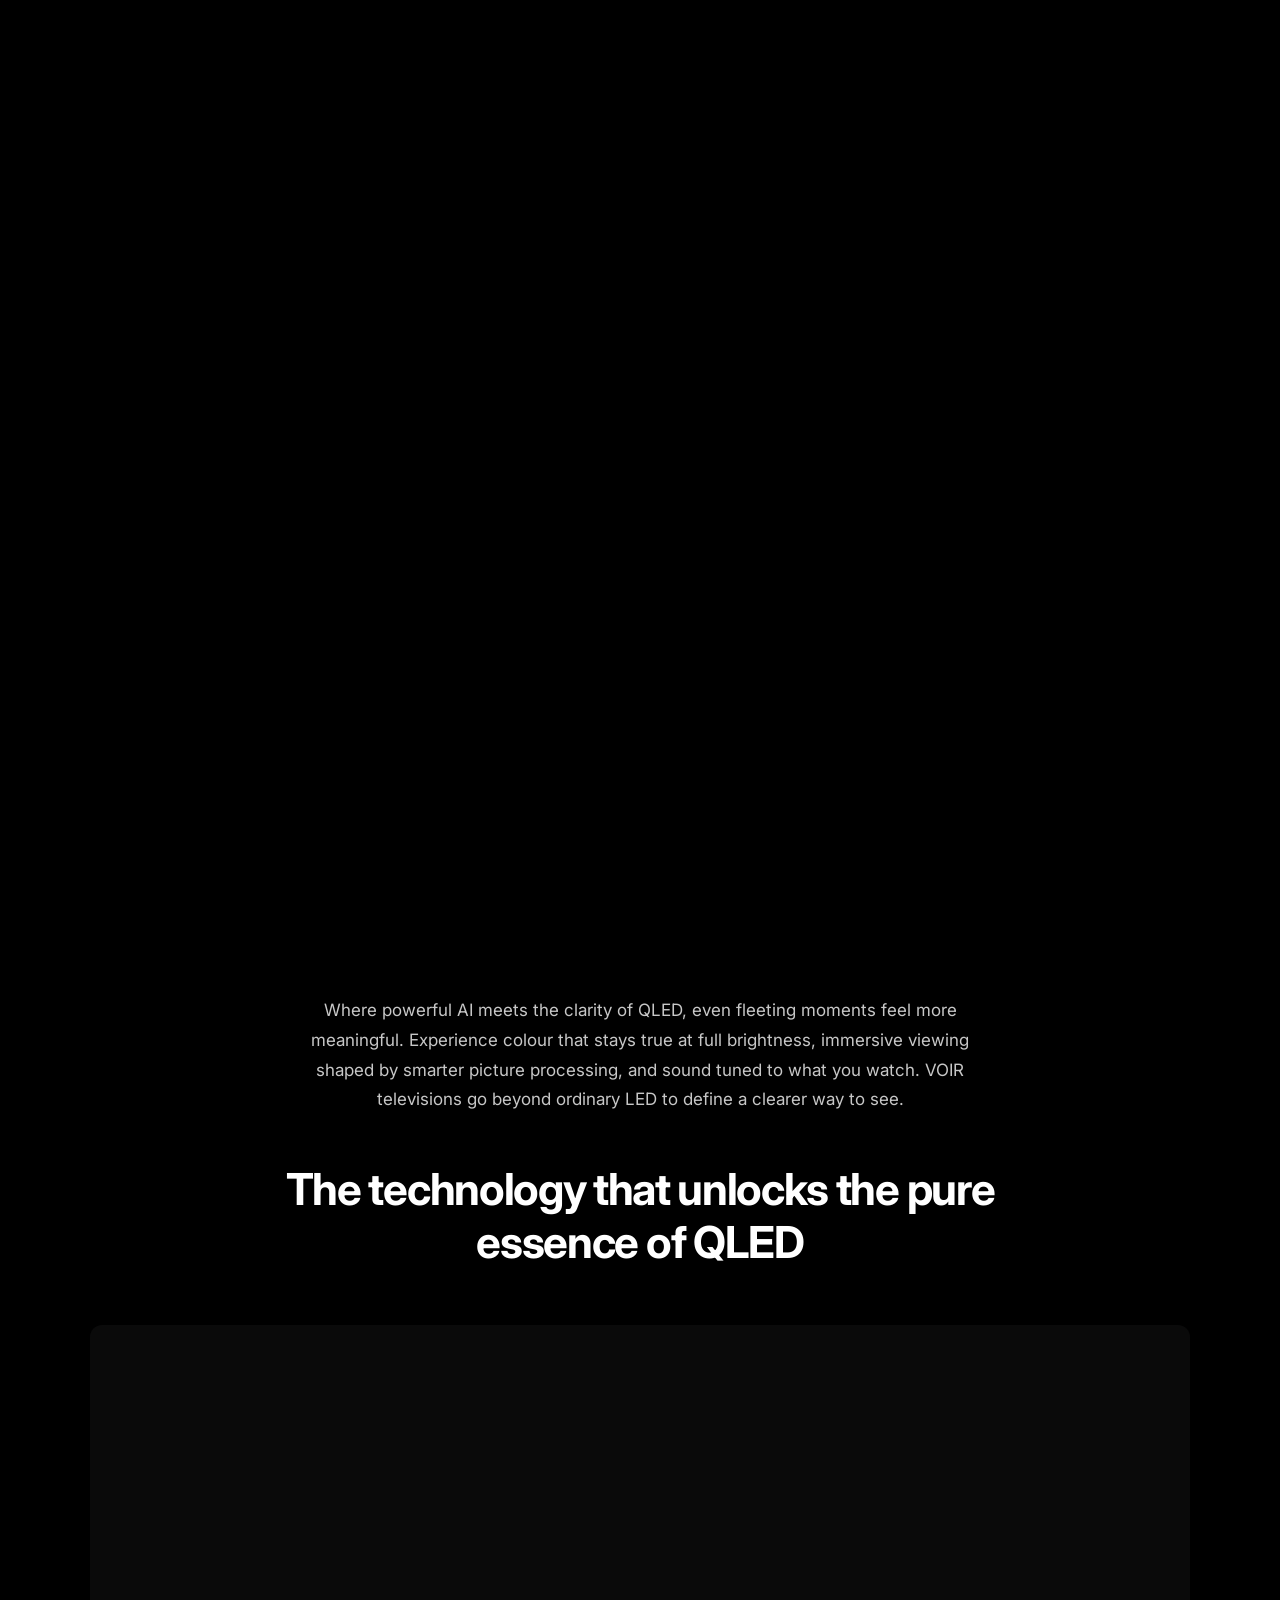
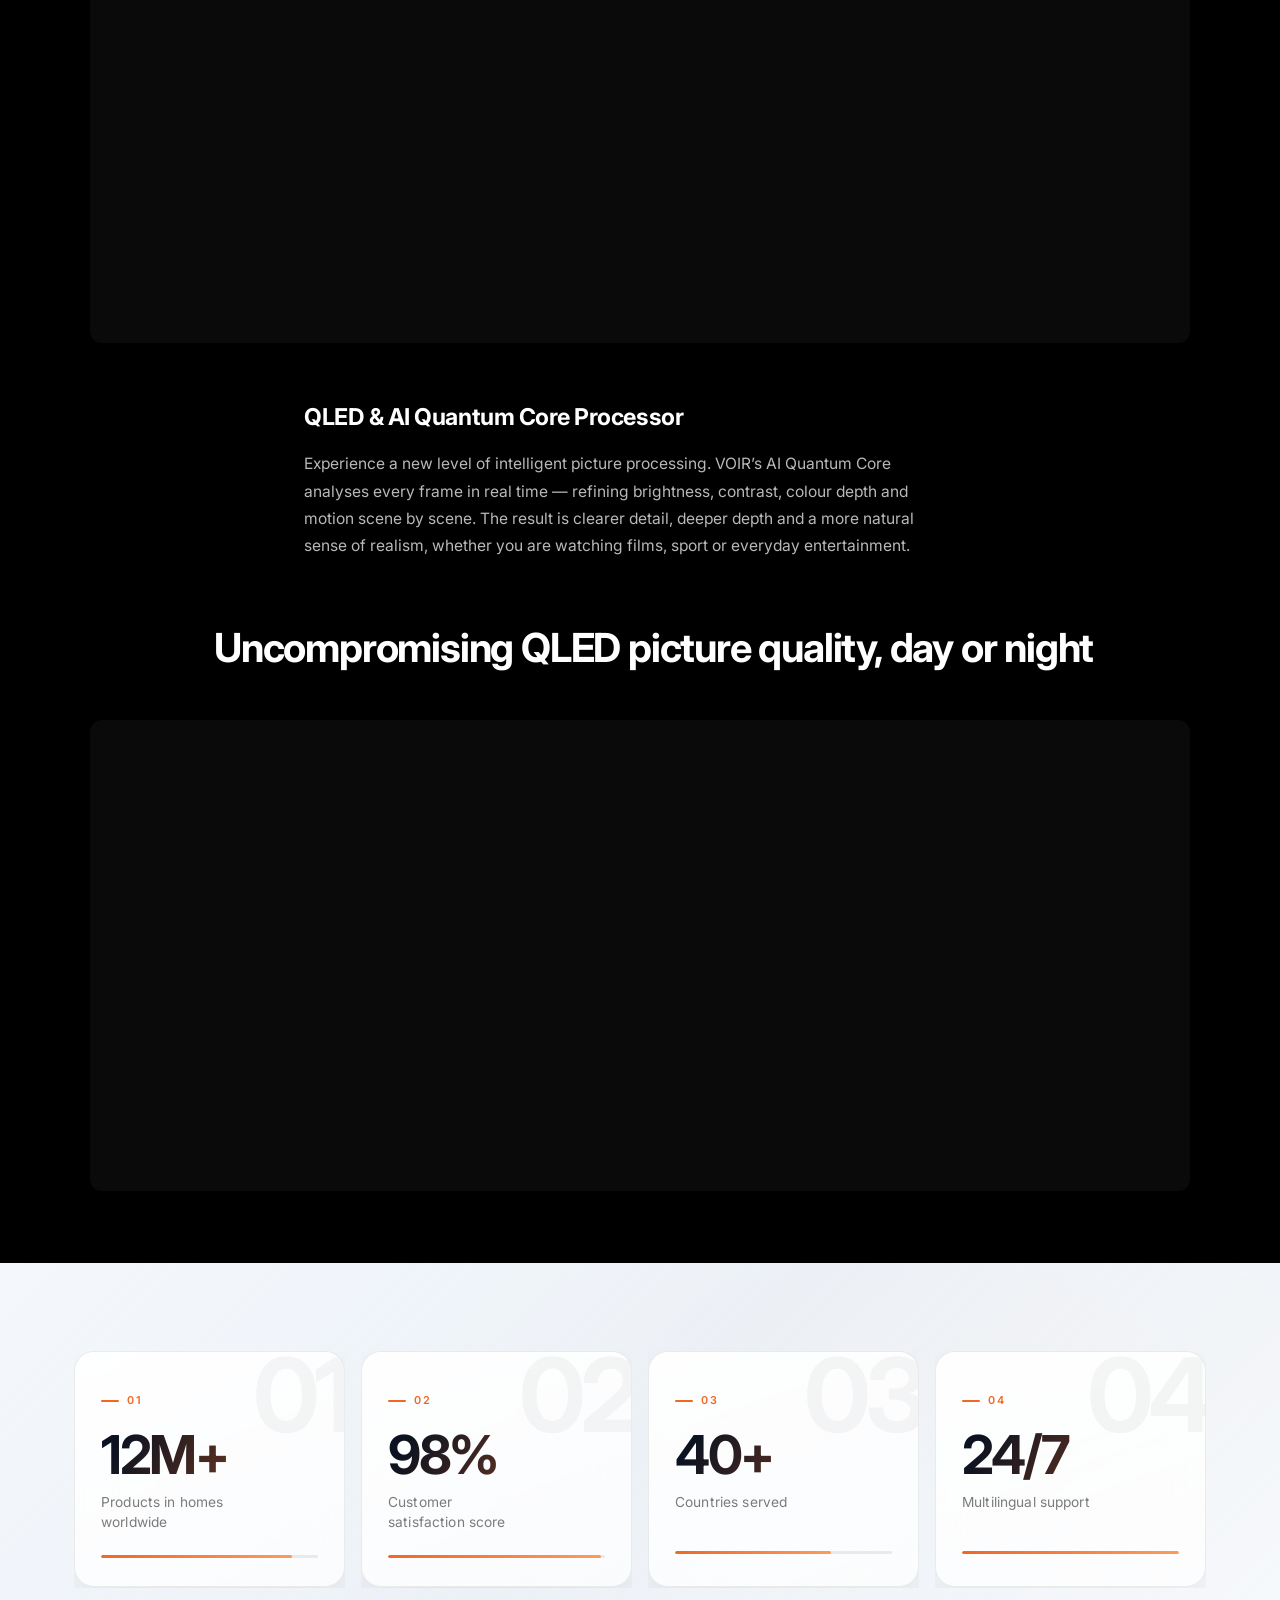
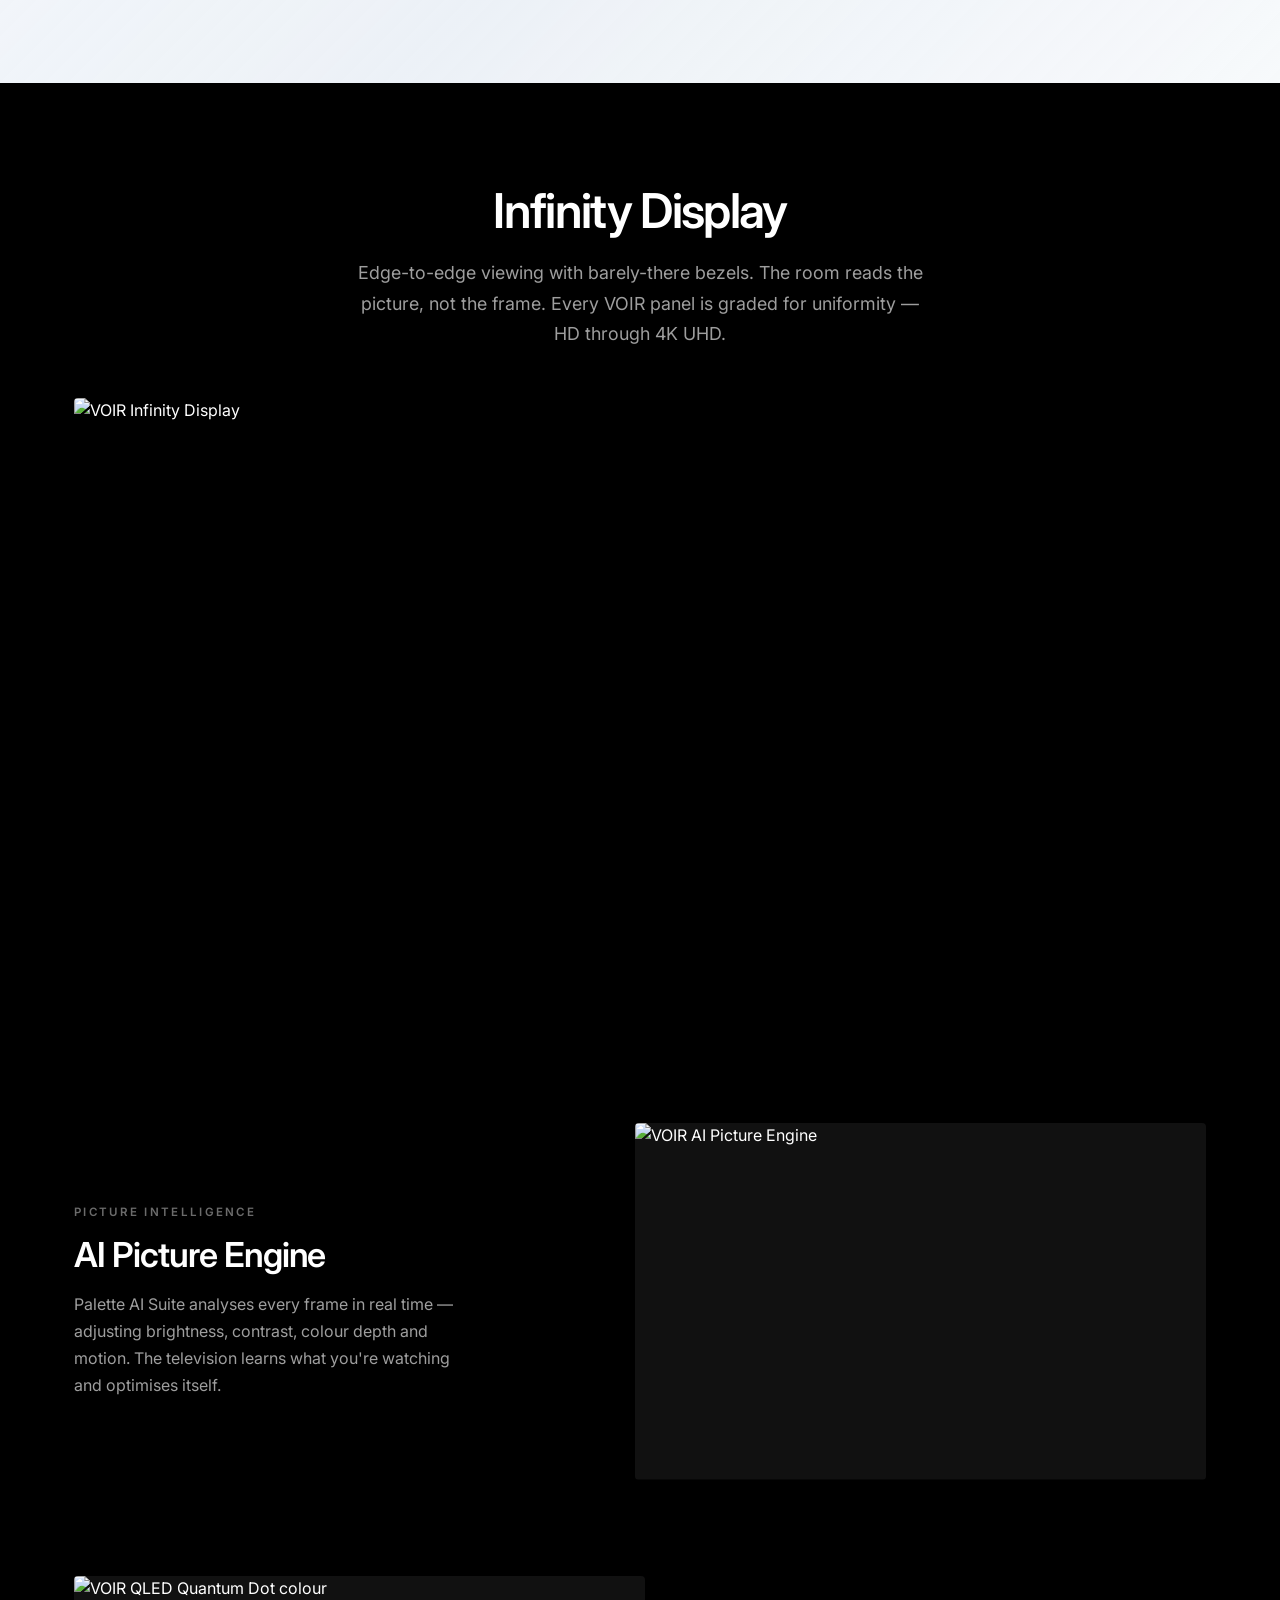
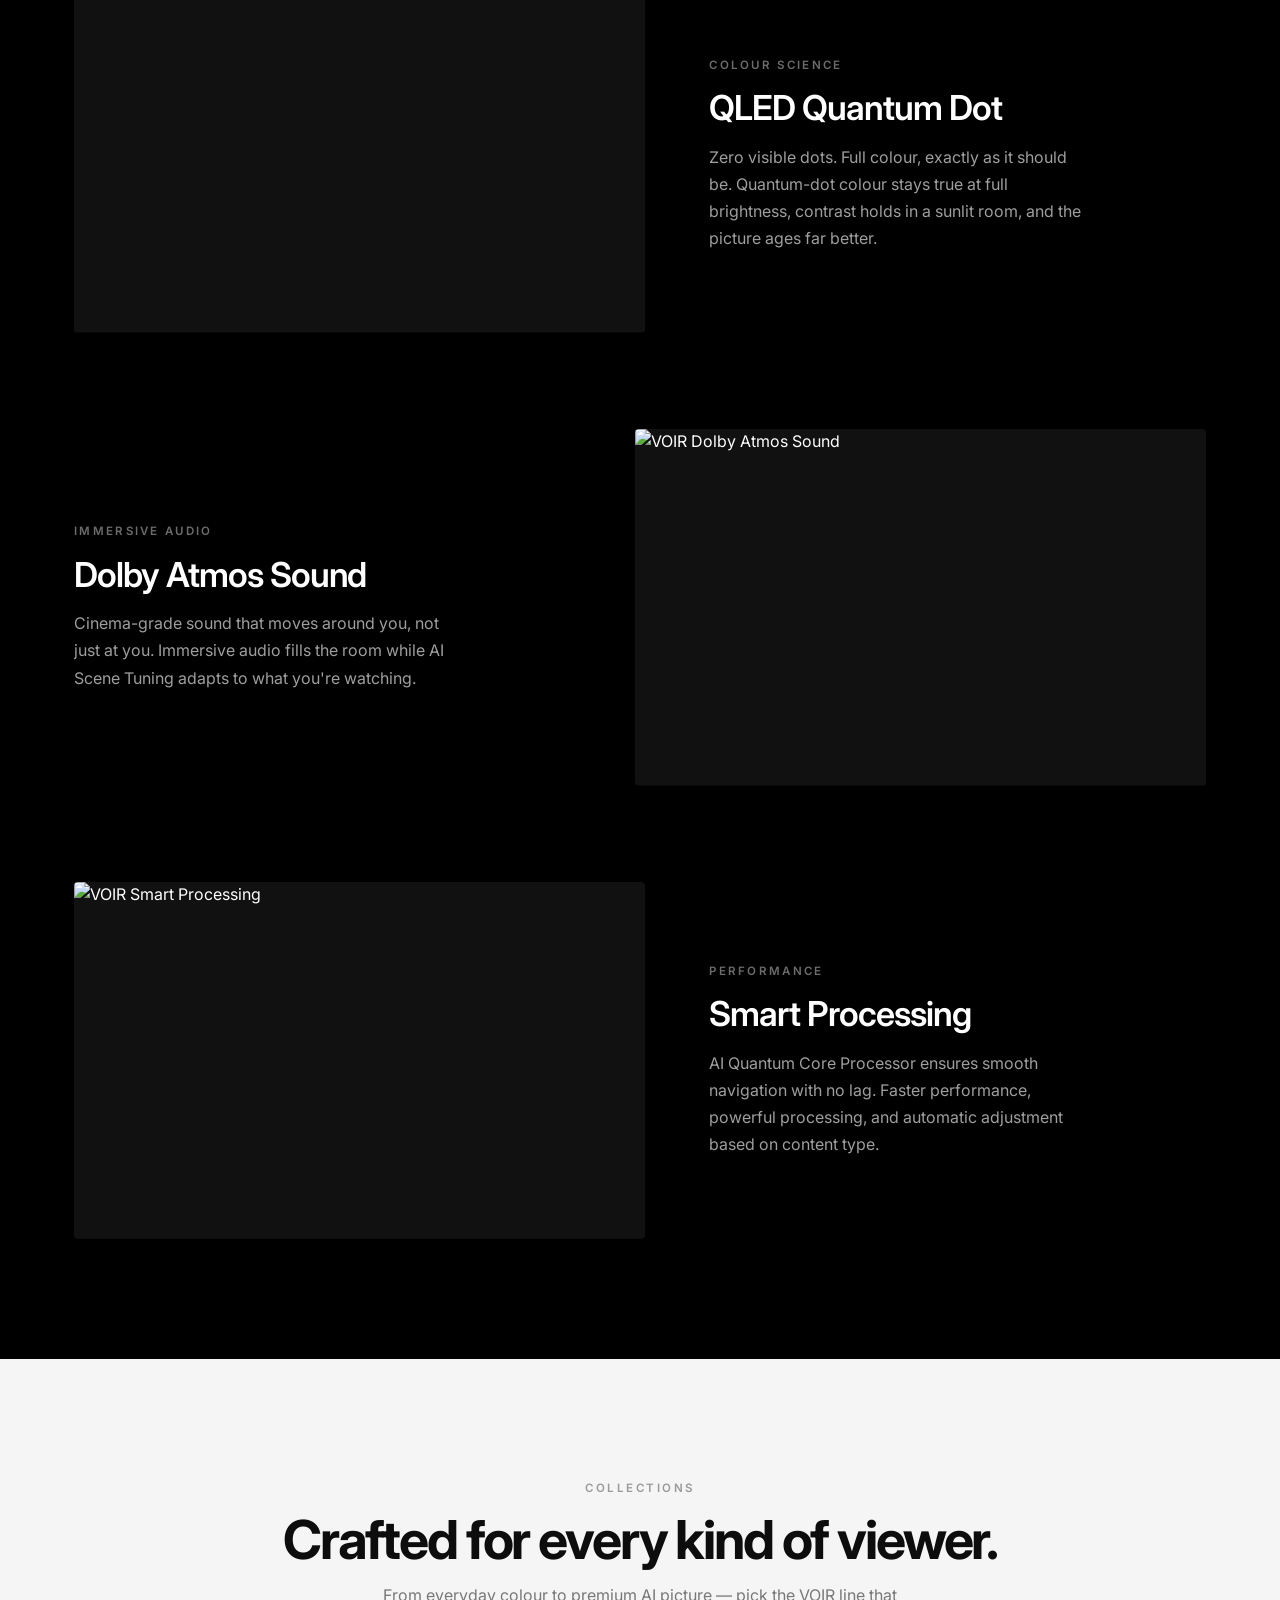
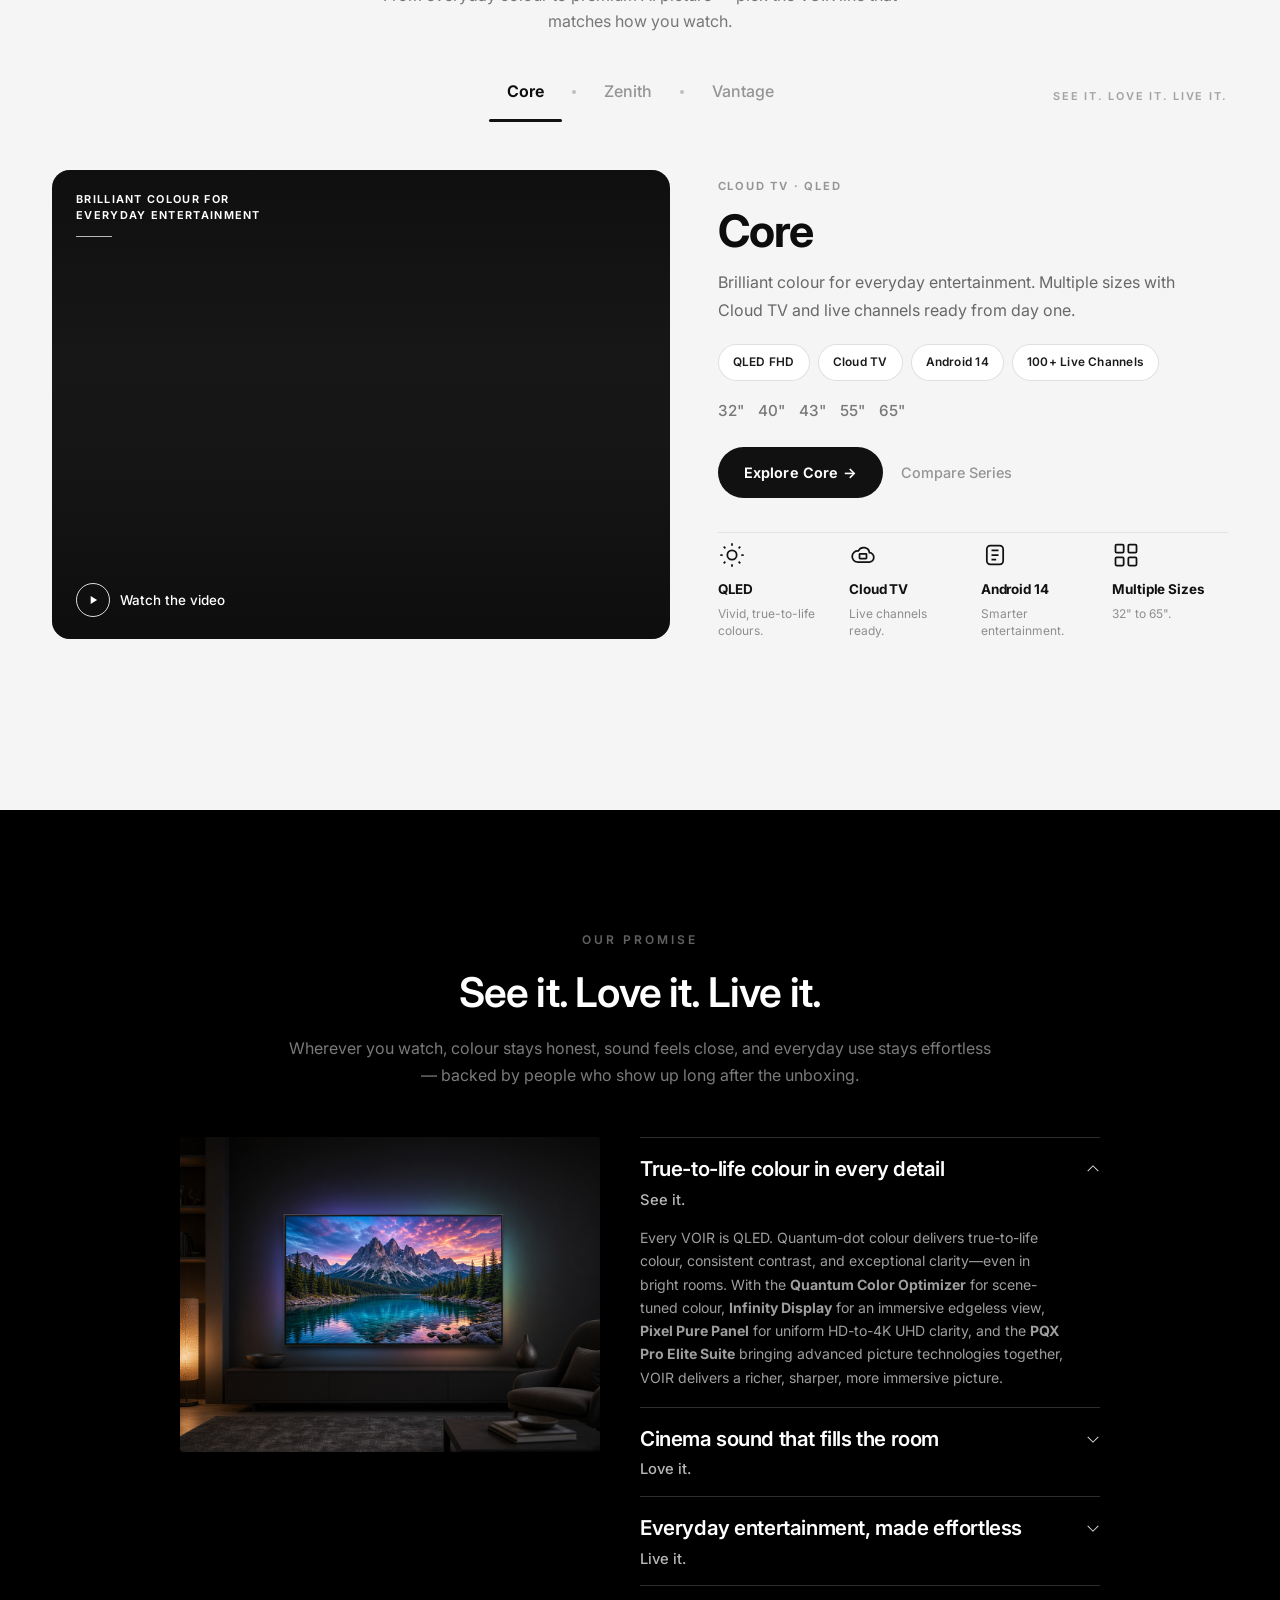
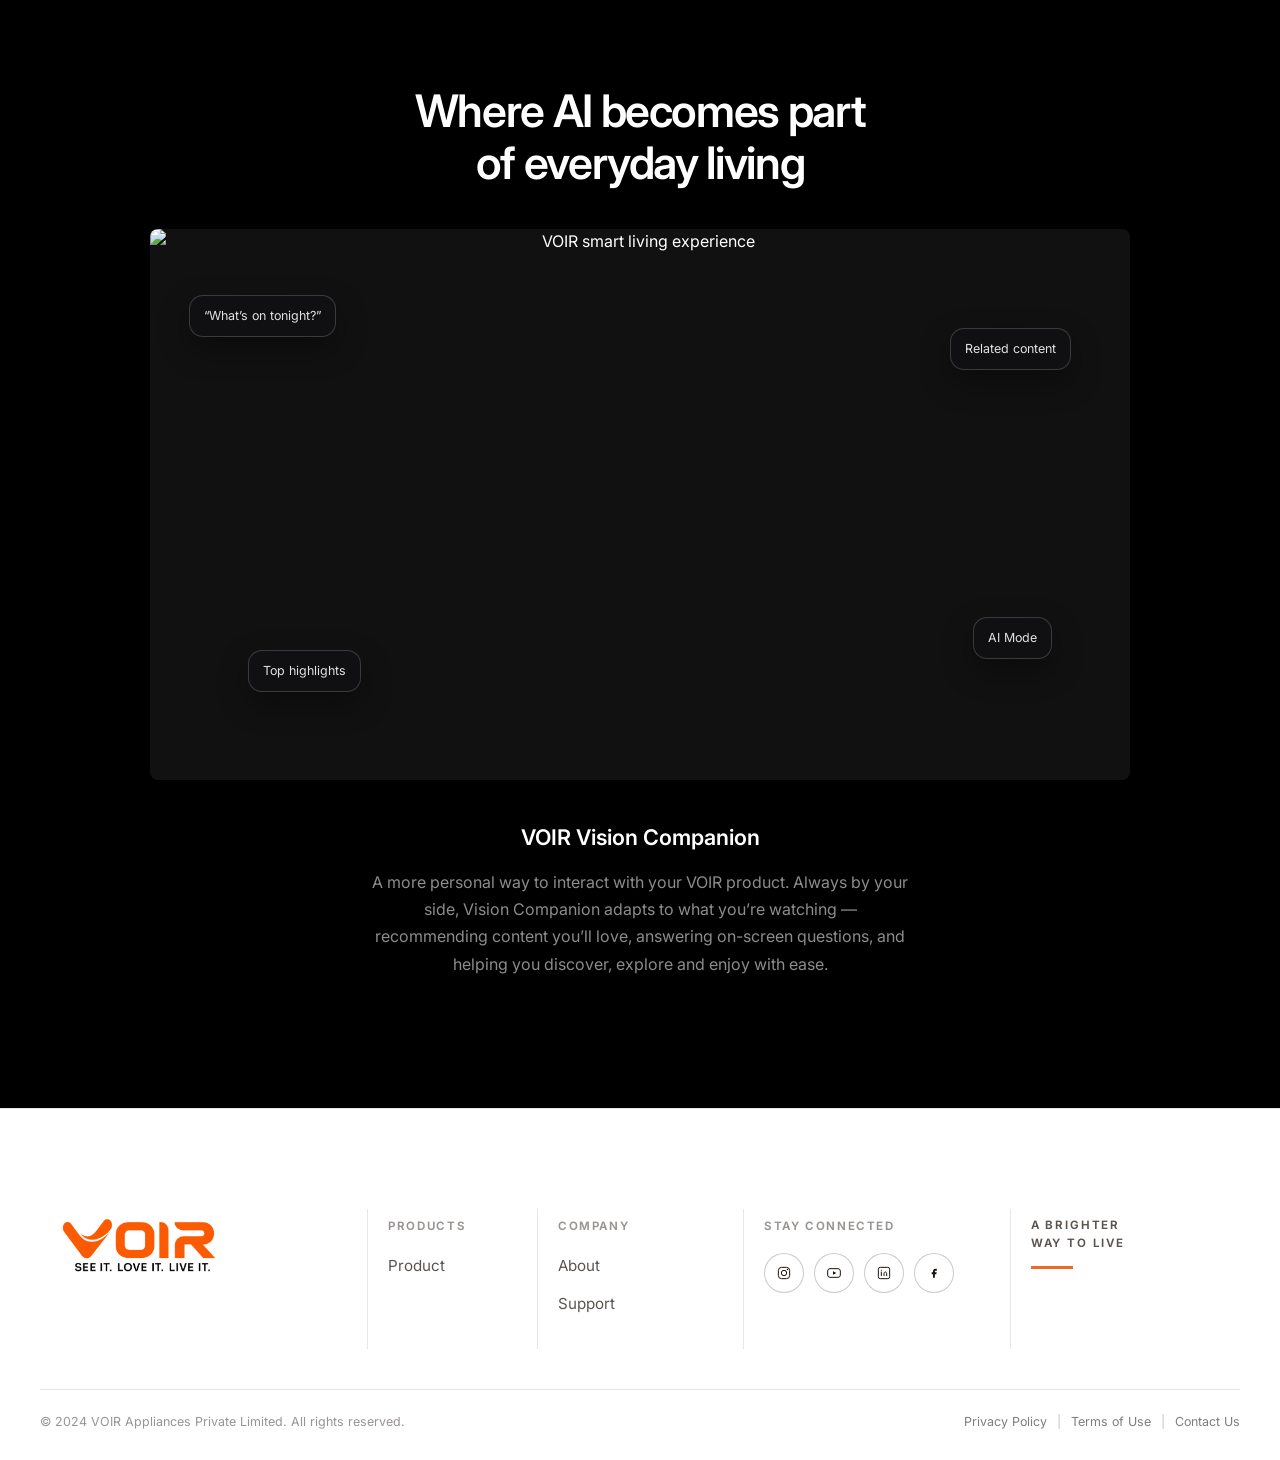
==== commit 15908d63: "Update stylesheet versions in index.html, enhance footer styles in homepage.css, and refine loading " ====
--- a/index.html
+++ b/index.html
@@ -8,12 +8,12 @@
   <link rel="preconnect" href="https://fonts.googleapis.com" />
   <link rel="preconnect" href="https://fonts.gstatic.com" crossorigin />
   <link href="https://fonts.googleapis.com/css2?family=Inter:wght@300;400;500;600;700;800&display=swap" rel="stylesheet" />
-  <link rel="stylesheet" href="css/main.css?v=43" />
+  <link rel="stylesheet" href="css/main.css?v=44" />
   <link rel="stylesheet" href="css/animations.css?v=10" />
   <link rel="stylesheet" href="css/pages.css?v=50" />
-  <link rel="stylesheet" href="css/homepage.css?v=20" />
+  <link rel="stylesheet" href="css/homepage.css?v=22" />
 </head>
-<body>
+<body class="page-home">
   <div class="cursor" id="cursor" aria-hidden="true">
     <div class="cursor__dot"></div>
     <div class="cursor__ring"></div>
@@ -499,7 +499,7 @@
       <div class="promise-v2__inner">
         <div class="promise-v2__header" data-hp-reveal>
           <p class="promise-v2__eyebrow">Our Promise</p>
-          <h2 class="promise-v2__title">Clarity that feels personal.</h2>
+          <h2 class="promise-v2__title">See it. Love it. Live&nbsp;it.</h2>
           <p class="promise-v2__lead">Wherever you watch, colour stays honest, sound feels close, and everyday use stays effortless — backed by people who show up long after the unboxing.</p>
         </div>
 
@@ -588,9 +588,9 @@
   <script src="https://cdn.jsdelivr.net/npm/gsap@3.12.5/dist/ScrollTrigger.min.js"></script>
   <script src="https://cdn.jsdelivr.net/npm/lenis@1.1.18/dist/lenis.min.js"></script>
   <script src="js/data.js?v=12"></script>
-  <script src="js/chrome.js?v=14"></script>
+  <script src="js/chrome.js?v=16"></script>
   <script src="js/cursor.js?v=3"></script>
-  <script src="js/app.js?v=39"></script>
+  <script src="js/app.js?v=41"></script>
   <script src="js/homepage.js?v=17"></script>
 </body>
 </html>
--- a/css/main.css
+++ b/css/main.css
@@ -3292,14 +3292,14 @@
 }
 
 .footer__col {
-  padding: 8px 22px;
+  padding: 8px 20px;
   min-height: 140px;
   border-left: 1px solid rgba(26, 18, 12, 0.1);
 }
 
 .footer__col:first-child {
   border-left: 0;
-  padding-left: 0;
+  padding-left: 20px;
 }
 
 .footer__col--brand {
@@ -3308,7 +3308,7 @@
 
 .footer__col--motto {
   position: relative;
-  padding-right: 0;
+  padding-right: 20px;
   overflow: hidden;
 }
 
@@ -3634,18 +3634,37 @@
 
   .footer__top {
     grid-template-columns: 1fr 1fr;
+    align-items: start;
   }
 
   .footer__col {
     border-left: 0;
     border-top: 1px solid rgba(26, 18, 12, 0.1);
-    padding: 20px 12px;
+    padding: 24px 20px;
     min-height: 0;
   }
 
   .footer__col:first-child,
   .footer__col:nth-child(2) {
     border-top: 0;
+    padding-top: 8px;
+  }
+
+  .footer__col:nth-child(odd) {
+    padding-left: 0;
+    padding-right: 20px;
+  }
+
+  .footer__col:nth-child(even) {
+    padding-left: 20px;
+    padding-right: 0;
+    border-left: 1px solid rgba(26, 18, 12, 0.1);
+  }
+
+  .footer__col--motto {
+    grid-column: 1 / -1;
+    border-left: 0;
+    padding: 24px 0 8px;
   }
 
   .footer__tv {
--- a/css/homepage.css
+++ b/css/homepage.css
@@ -1241,7 +1241,7 @@
 
 .promise-v2__title {
   font-family: var(--font-title);
-  font-size: clamp(1.5rem, 3.2vw, 2.75rem);
+  font-size: clamp(1.45rem, 3.2vw, 2.75rem);
   font-weight: 600;
   line-height: 1.2;
   letter-spacing: -0.02em;
@@ -1509,10 +1509,36 @@
 body.page-home .footer {
   background: #ffffff;
   border-top: 1px solid rgba(26, 18, 12, 0.1);
+  color: rgba(26, 18, 12, 0.72);
+  --color-ink: #1a120c;
+  --color-accent: #f06824;
+  --color-text-primary: #1a120c;
+  --color-text-secondary: rgba(26, 18, 12, 0.62);
+  --color-text-muted: rgba(26, 18, 12, 0.45);
+  --color-border: rgba(26, 18, 12, 0.1);
 }
 
 body.page-home .footer__bg {
   display: none;
+}
+
+body.page-home .footer__social-link {
+  color: #1a120c;
+  border-color: rgba(26, 18, 12, 0.22);
+  background: #fff;
+}
+
+body.page-home .footer__social-link:hover {
+  color: #f06824;
+  border-color: #f06824;
+  background: rgba(240, 104, 36, 0.1);
+}
+
+body.page-home .footer__social-link svg {
+  display: block;
+  width: 16px;
+  height: 16px;
+  color: inherit;
 }
 
 
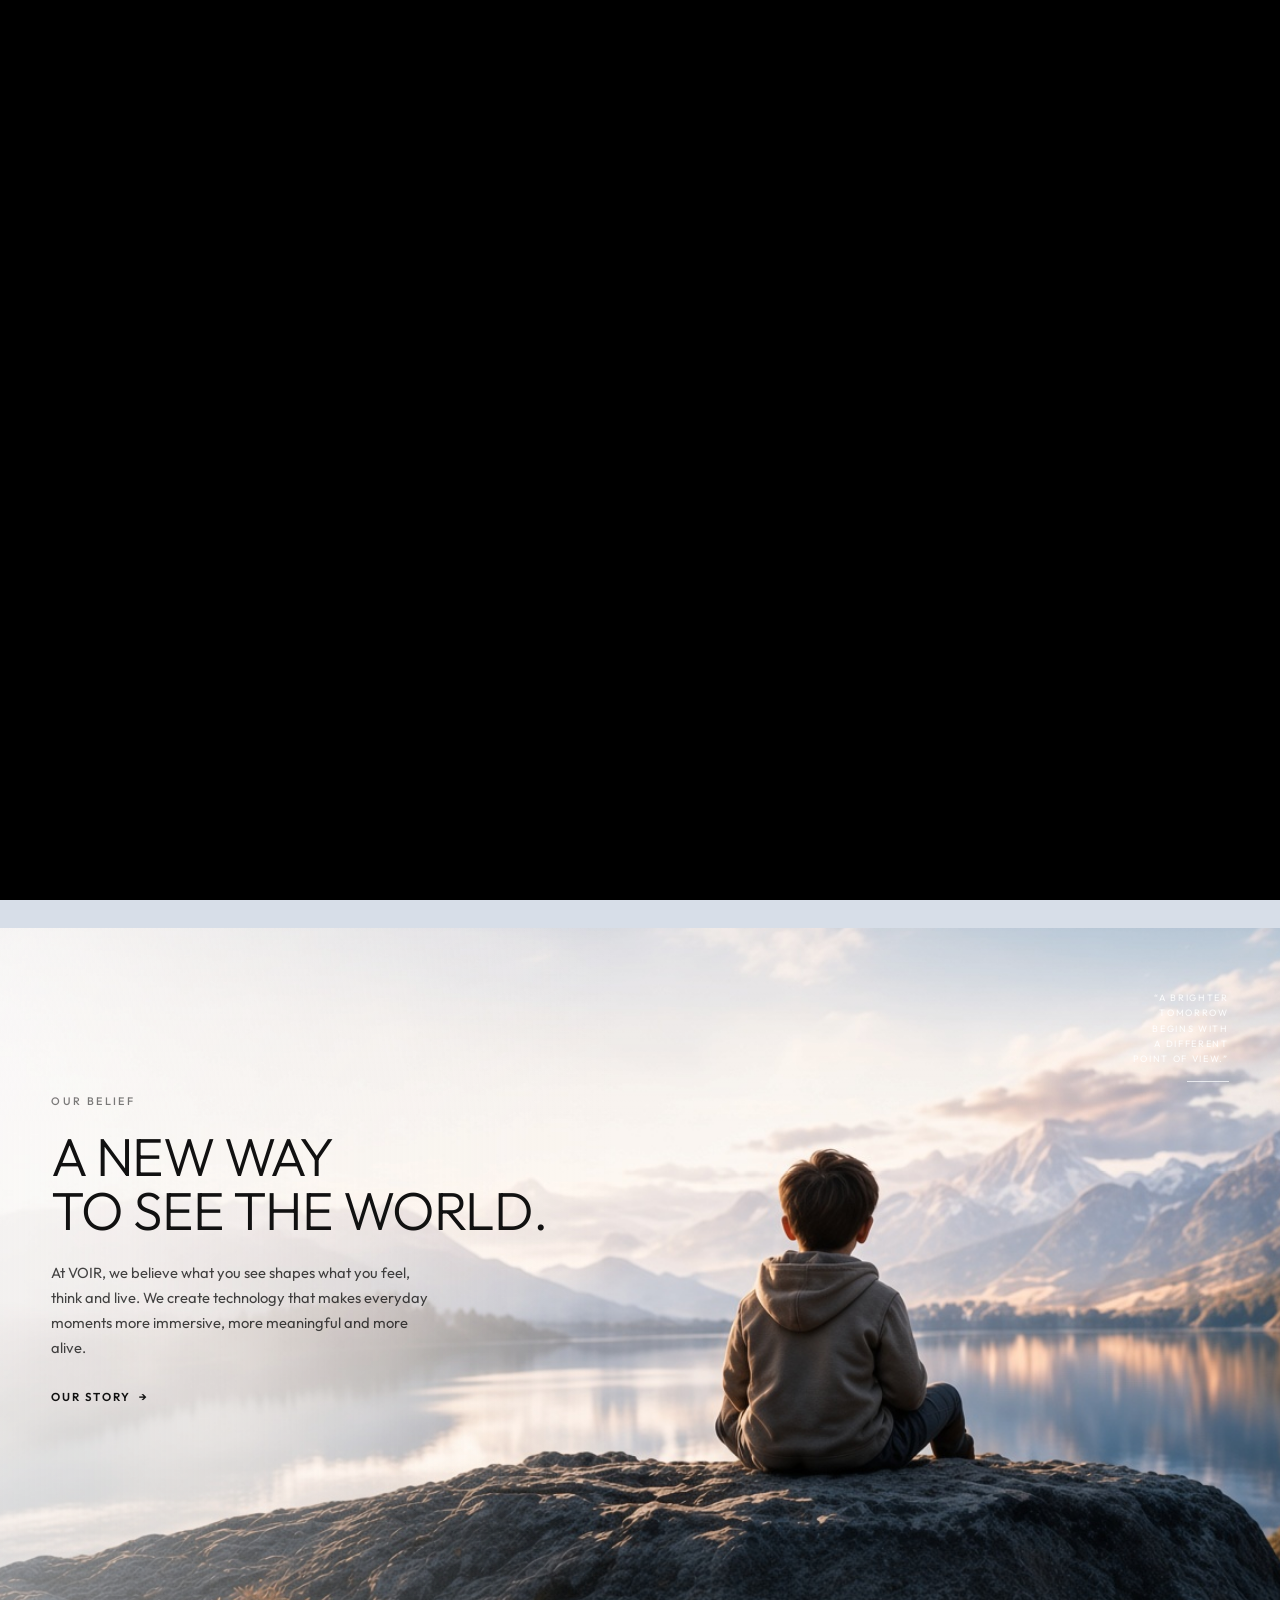
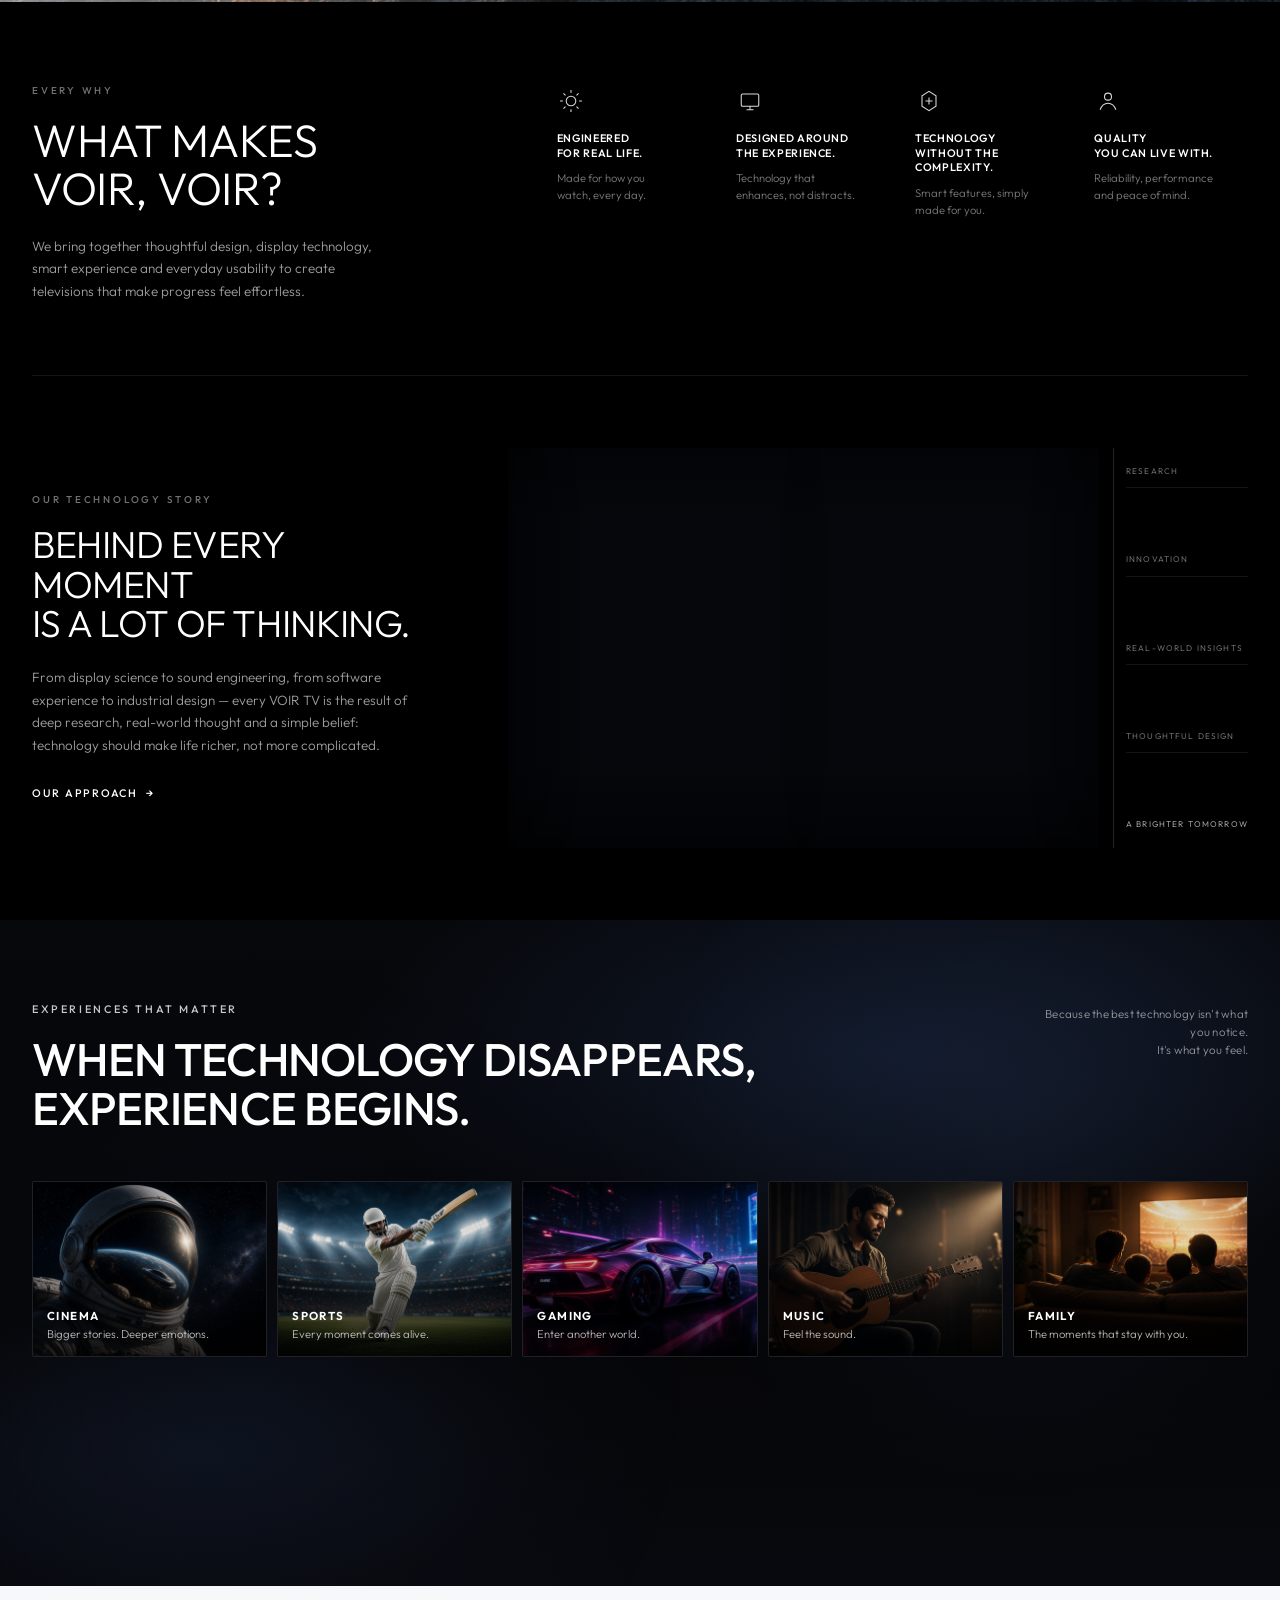
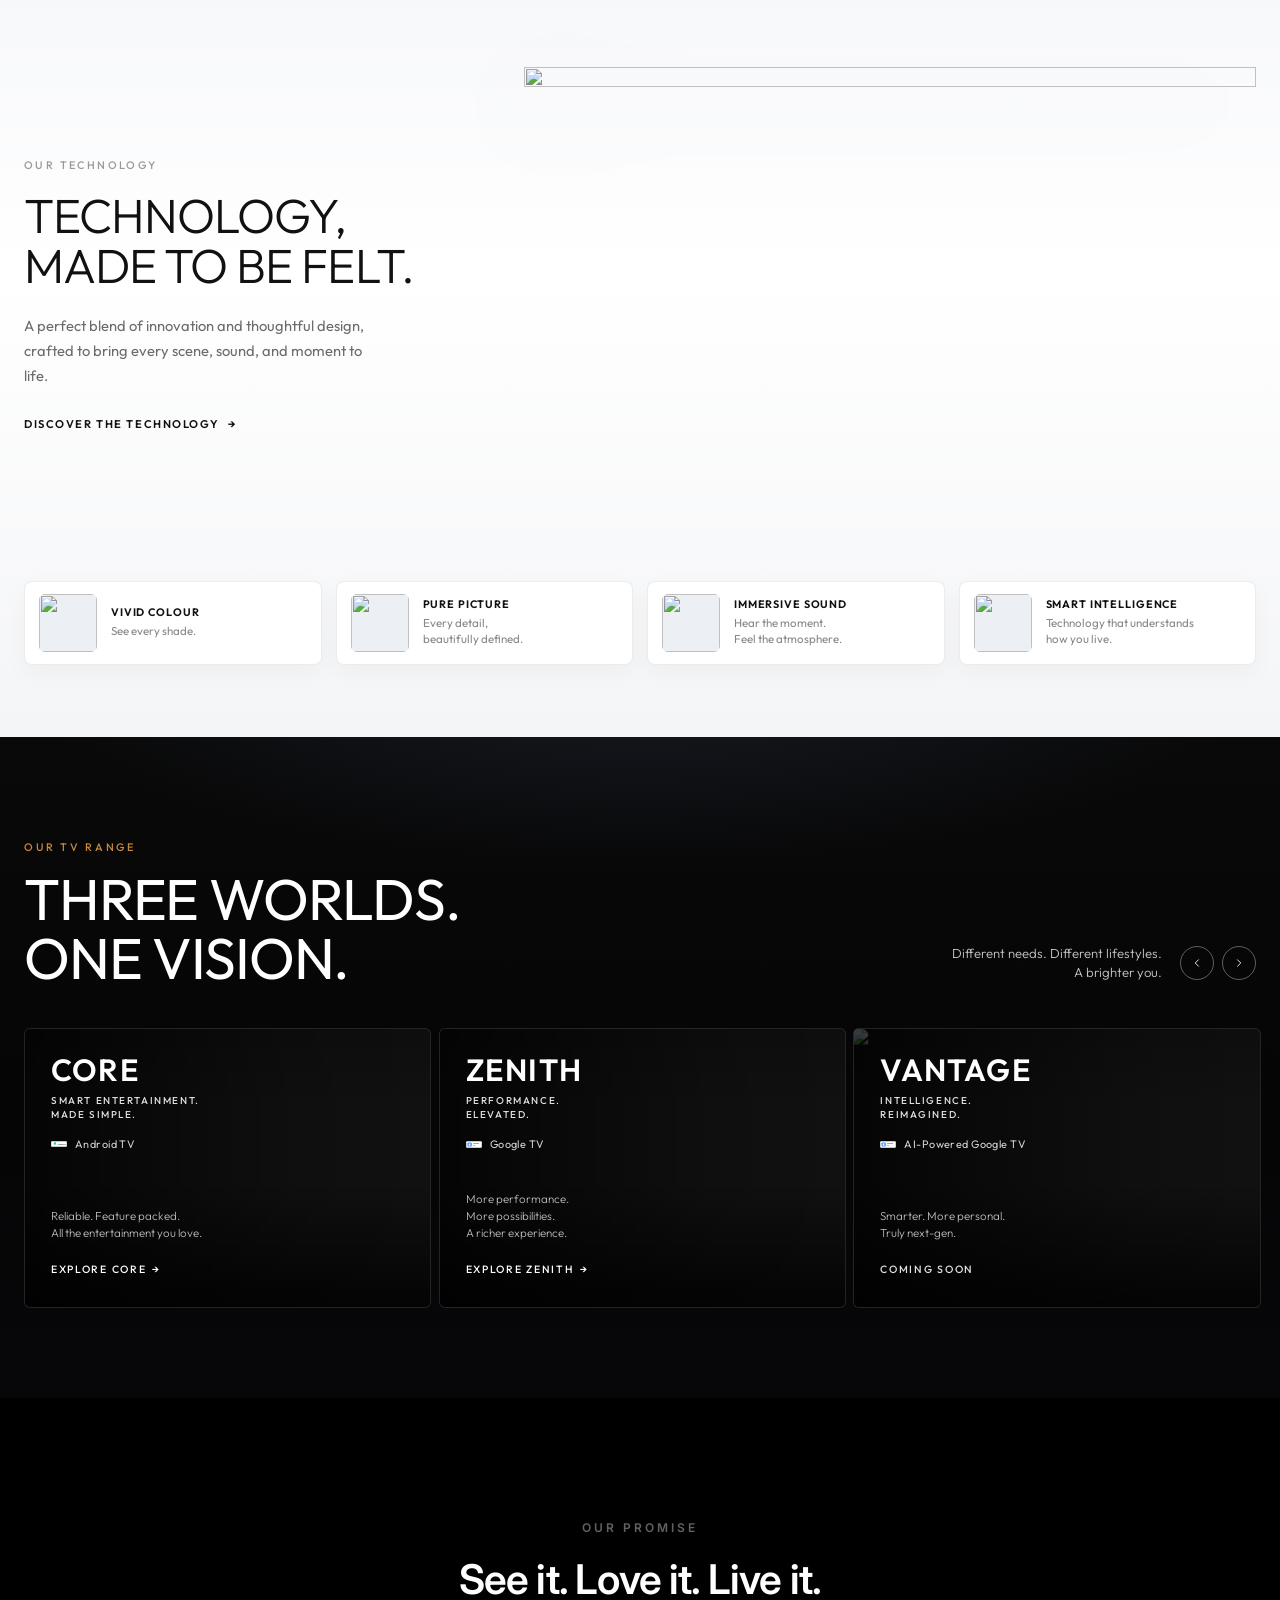
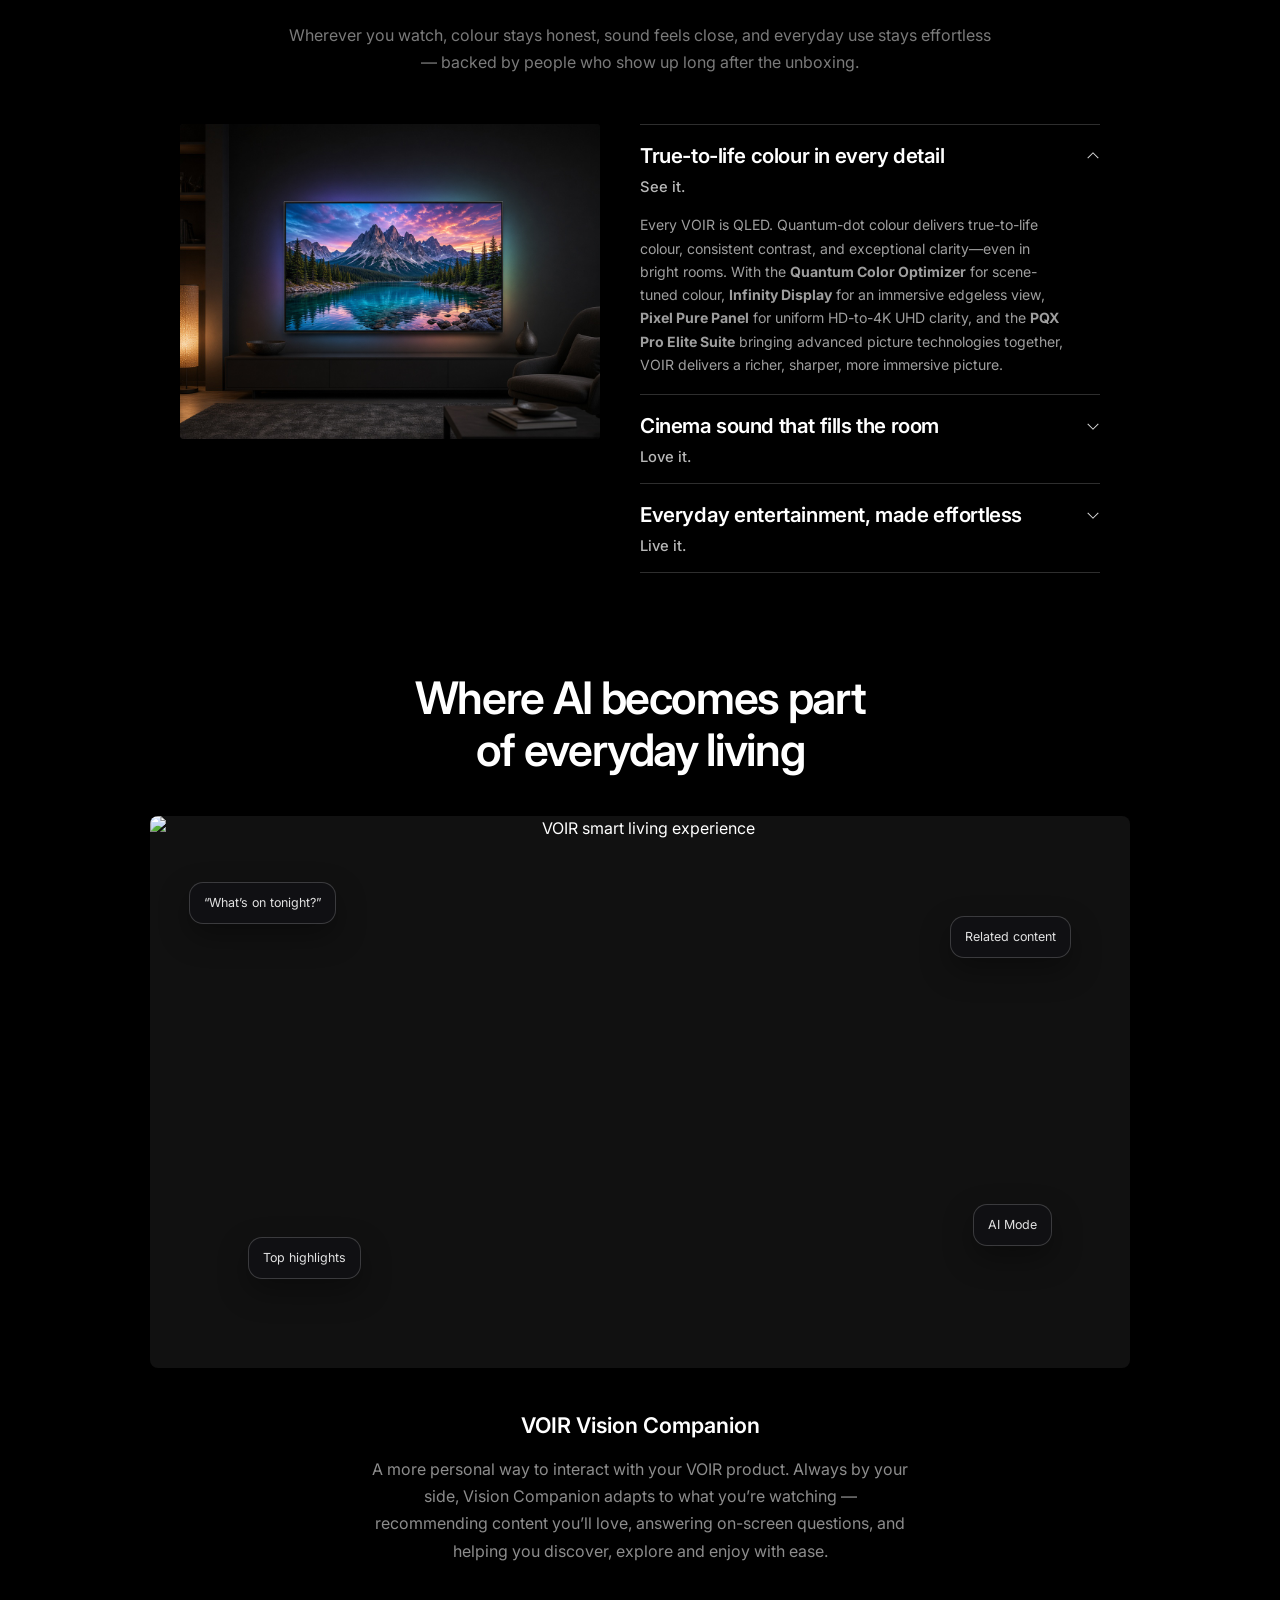
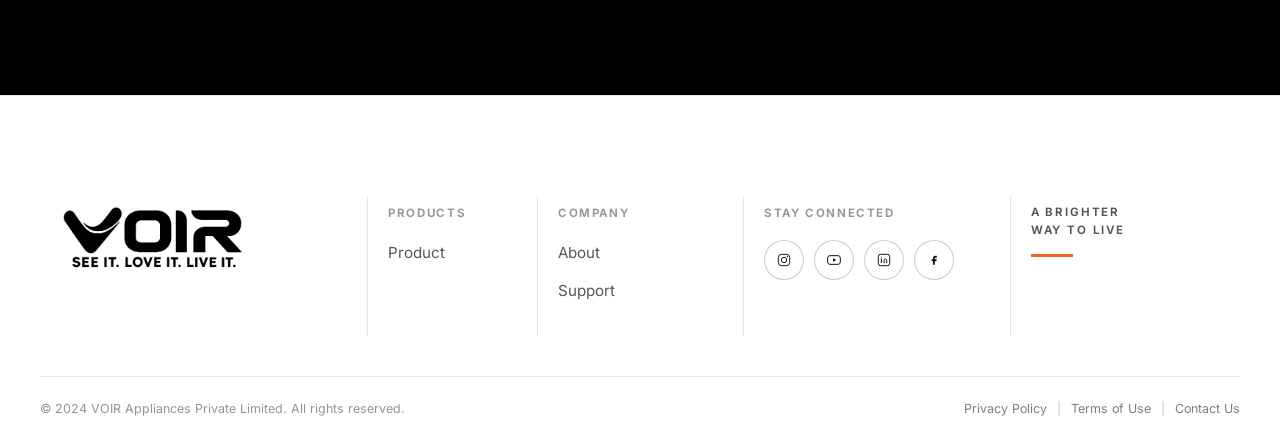
==== commit b9c4eb62: "Add build configuration to vercel.json, including buildCommand, outputDirectory, and framework setti" ====
--- a/index.html
+++ b/index.html
@@ -2,16 +2,16 @@
 <html lang="en">
 <head>
   <meta charset="UTF-8" />
-  <meta name="viewport" content="width=device-width, initial-scale=1.0" />
+  <meta name="viewport" content="width=device-width, initial-scale=1.0, viewport-fit=cover" />
   <title>VOIR — AI-Powered QLED Televisions</title>
   <meta name="description" content="VOIR — premium QLED televisions powered by AI. True colour, smarter picture, immersive sound. Core Series, Zenith Series, Vantage Series." />
   <link rel="preconnect" href="https://fonts.googleapis.com" />
   <link rel="preconnect" href="https://fonts.gstatic.com" crossorigin />
-  <link href="https://fonts.googleapis.com/css2?family=Inter:wght@300;400;500;600;700;800&display=swap" rel="stylesheet" />
-  <link rel="stylesheet" href="css/main.css?v=44" />
+  <link href="https://fonts.googleapis.com/css2?family=Inter:wght@300;400;500;600;700;800&family=Outfit:wght@200;300;400;500;600&display=swap" rel="stylesheet" />
+  <link rel="stylesheet" href="css/main.css?v=46" />
   <link rel="stylesheet" href="css/animations.css?v=10" />
-  <link rel="stylesheet" href="css/pages.css?v=50" />
-  <link rel="stylesheet" href="css/homepage.css?v=22" />
+  <link rel="stylesheet" href="css/pages.css?v=52" />
+  <link rel="stylesheet" href="css/homepage.css?v=40" />
 </head>
 <body class="page-home">
   <div class="cursor" id="cursor" aria-hidden="true">
@@ -22,8 +22,8 @@
   <div class="preloader" id="preloader" aria-hidden="true" role="status" aria-live="polite" aria-label="Loading">
     <div class="preloader__inner">
       <div class="preloader__brand" aria-label="VOIR">
-        <img class="preloader__brand-ghost" src="images/updatedlog.png?v=4" alt="VOIR" aria-hidden="true" />
-        <img class="preloader__brand-fill" id="preloaderLogoFill" src="images/updatedlog.png?v=4" alt="VOIR" aria-hidden="true" />
+        <img class="preloader__brand-ghost" src="images/whitelogo.png?v=1" alt="VOIR" aria-hidden="true" />
+        <img class="preloader__brand-fill" id="preloaderLogoFill" src="images/whitelogo.png?v=1" alt="VOIR" aria-hidden="true" />
       </div>
       <div class="preloader__progress-wrap">
         <div class="preloader__progress" id="preloaderProgress"></div>
@@ -35,30 +35,119 @@
   <main id="main">
 
     <!-- ============================================
-         SECTION 1 — PRODUCT HERO (Samsung-style layout)
+         HERO — Cinematic living-room (reference match)
          ============================================ -->
-    <section class="hero-cinematic" id="hero" aria-label="VOIR AI-powered QLED televisions">
-      <div class="hero-cinematic__atmosphere" aria-hidden="true"></div>
-
-      <div class="hero-cinematic__stage">
-        <h1 class="hero-cinematic__title">AI-powered QLED TVs for a clearer way to see.</h1>
-
-        <div class="hero-cinematic__screen">
-          <div class="hero-cinematic__frame">
-            <video
-              id="heroVideo"
-              class="hero-cinematic__video"
-              muted
-              loop
-              playsinline
-              autoplay
-              preload="auto"
-              poster="images/tv-hero.jpg"
-            >
-              <source src="vidio%20hero.mp4" type="video/mp4" />
-            </video>
-          </div>
-        </div>
+    <section class="voir-hero" id="purpose" aria-label="VOIR See it. Love it. Live it.">
+      <div class="voir-hero__media" aria-hidden="true">
+        <img
+          class="voir-hero__bg"
+          src="images/hero-living-room.jpg"
+          alt=""
+          width="1920"
+          height="1080"
+          decoding="async"
+          fetchpriority="high"
+        />
+        <div class="voir-hero__wash"></div>
+      </div>
+
+      <div class="voir-hero__stage">
+        <div class="voir-hero__copy">
+          <p class="voir-hero__eyebrow">A BRIGHTER<br />TOMORROW LIVES HERE.</p>
+          <h1 class="voir-hero__title">
+            <span>SEE IT.</span>
+            <span>LOVE IT.</span>
+            <span>LIVE IT.</span>
+          </h1>
+          <p class="voir-hero__sub">More than a TV. A more vivid way to live.</p>
+          <a href="#hero" class="voir-hero__cta" data-cursor="Explore">
+            <span class="voir-hero__play" aria-hidden="true">
+              <svg viewBox="0 0 48 48" width="44" height="44" fill="none">
+                <circle cx="24" cy="24" r="22.5" stroke="currentColor" stroke-width="1.15" />
+                <path d="M19.5 15.8v16.4L34.2 24 19.5 15.8z" fill="currentColor" />
+              </svg>
+            </span>
+            <span class="voir-hero__cta-label">EXPLORE THE EXPERIENCE</span>
+          </a>
+        </div>
+
+        <aside class="voir-hero__rail" aria-hidden="true">
+          <span>PICTURE</span>
+          <span>SOUND</span>
+          <span>DESIGN</span>
+          <span>INTELLIGENCE</span>
+          <span>FOR A BRIGHTER</span>
+          <span>TOMORROW</span>
+        </aside>
+      </div>
+
+      <div class="voir-hero__bottom">
+        <div class="voir-hero__progress" aria-hidden="true">
+          <button type="button" class="voir-hero__progress-play" aria-label="Play">
+            <svg viewBox="0 0 12 12" width="10" height="10" fill="currentColor" aria-hidden="true">
+              <path d="M3 1.5v9l8-4.5-8-4.5z" />
+            </svg>
+          </button>
+          <div class="voir-hero__progress-track">
+            <span class="voir-hero__progress-fill"></span>
+            <span class="voir-hero__progress-knob"></span>
+          </div>
+          <span class="voir-hero__progress-time">01</span>
+          <span class="voir-hero__progress-sep"></span>
+          <span class="voir-hero__progress-time">03</span>
+        </div>
+
+        <a href="#hero" class="voir-hero__scroll" aria-label="Scroll to next section">
+          <span class="voir-hero__scroll-icon" aria-hidden="true"></span>
+          <span class="voir-hero__scroll-label">SCROLL</span>
+        </a>
+      </div>
+    </section>
+
+    <!-- ============================================
+         SECTION 2 — OUR BELIEF (cinematic editorial)
+         ============================================ -->
+    <section class="belief" id="hero" aria-label="VOIR Our Belief">
+      <div class="belief__media" aria-hidden="true">
+        <img
+          class="belief__bg"
+          src="images/belief-landscape.jpg"
+          alt=""
+          width="1920"
+          height="1080"
+          loading="lazy"
+          decoding="async"
+        />
+        <div class="belief__wash"></div>
+      </div>
+
+      <div class="belief__stage">
+        <div class="belief__copy">
+          <p class="belief__eyebrow">OUR BELIEF</p>
+          <h2 class="belief__title">
+            <span>A NEW WAY</span>
+            <span>TO SEE THE WORLD.</span>
+          </h2>
+          <p class="belief__text">
+            At VOIR, we believe what you see shapes what you feel,
+            think and live. We create technology that makes everyday
+            moments more immersive, more meaningful and more alive.
+          </p>
+          <a href="about.html" class="belief__cta" data-cursor="Story">
+            OUR STORY <span aria-hidden="true">→</span>
+          </a>
+        </div>
+
+        <aside class="belief__quote">
+          <p>
+            “A BRIGHTER<br />
+            TOMORROW<br />
+            BEGINS WITH<br />
+            A DIFFERENT<br />
+            POINT OF VIEW.”
+          </p>
+          <span class="belief__quote-line" aria-hidden="true"></span>
+        </aside>
       </div>
     </section>
 
@@ -66,61 +155,120 @@
     <!-- ============================================
          SECTION 2 — WHAT IS VOIR (editorial)
          ============================================ -->
-    <section class="story" id="story" aria-label="What is VOIR">
-      <div class="story__inner story__inner--intro">
-        <p class="story__lead story__block">
-          Where powerful AI meets the clarity of QLED, even fleeting moments feel more meaningful.
-          Experience colour that stays true at full brightness, immersive viewing shaped by smarter
-          picture processing, and sound tuned to what you watch. VOIR televisions go beyond ordinary
-          LED to define a clearer way to see.
-        </p>
-        <h2 class="story__heading story__block">The technology that unlocks the pure essence of QLED</h2>
-      </div>
-
-      <div class="story__media-full story__block">
-        <video
-          id="storyProcessorVideo"
-          class="story__media-video"
-          muted
-          loop
-          playsinline
-          autoplay
-          preload="metadata"
-          aria-label="VOIR AI processor visualisation"
-        >
-          <source src="processor.mp4" type="video/mp4" />
-        </video>
-      </div>
-
-      <div class="story__inner story__inner--spec">
-        <div class="story__block">
-          <h3 class="story__spec-title">QLED &amp; AI Quantum Core Processor</h3>
-          <p class="story__spec-text">
-            Experience a new level of intelligent picture processing. VOIR’s AI Quantum Core analyses
-            every frame in real time — refining brightness, contrast, colour depth and motion scene by
-            scene. The result is clearer detail, deeper depth and a more natural sense of realism,
-            whether you are watching films, sport or everyday entertainment.
-          </p>
-        </div>
-      </div>
-
-      <div class="story__inner story__inner--tagline">
-        <h2 class="story__tagline story__block">Uncompromising QLED picture quality, day or night</h2>
-      </div>
-
-      <div class="story__media-full story__media-full--product story__block">
-        <video
-          id="storyAiVideo"
-          class="story__media-video"
-          muted
-          loop
-          playsinline
-          autoplay
-          preload="metadata"
-          aria-label="VOIR QLED viewing experience"
-        >
-          <source src="videos/dog-view.mp4" type="video/mp4" />
-        </video>
+    <section class="story" id="story" aria-label="What Makes VOIR">
+      <div class="story__inner">
+        <!-- TOP: What Makes VOIR + philosophy -->
+        <div class="story__why">
+          <div class="story__why-copy">
+            <p class="story__eyebrow">EVERY WHY</p>
+            <h2 class="story__title">WHAT MAKES<br />VOIR, VOIR?</h2>
+            <p class="story__text">
+              We bring together thoughtful design, display technology,
+              smart experience and everyday usability to create
+              televisions that make progress feel effortless.
+            </p>
+          </div>
+
+          <ul class="story__pillars" role="list">
+            <li class="story__pillar">
+              <span class="story__pillar-icon" aria-hidden="true">
+                <svg viewBox="0 0 32 32" fill="none" stroke="currentColor" stroke-width="1.2">
+                  <circle cx="16" cy="16" r="5.5" />
+                  <path d="M16 3.5v3.2M16 25.3v3.2M3.5 16h3.2M25.3 16h3.2M7.4 7.4l2.3 2.3M22.3 22.3l2.3 2.3M7.4 24.6l2.3-2.3M22.3 9.7l2.3-2.3" />
+                </svg>
+              </span>
+              <h3 class="story__pillar-title">ENGINEERED<br />FOR REAL LIFE.</h3>
+              <p class="story__pillar-text">Made for how you<br />watch, every day.</p>
+            </li>
+            <li class="story__pillar">
+              <span class="story__pillar-icon" aria-hidden="true">
+                <svg viewBox="0 0 32 32" fill="none" stroke="currentColor" stroke-width="1.2">
+                  <rect x="6" y="8" width="20" height="14" rx="1.5" />
+                  <path d="M12 26h8M16 22v4" />
+                </svg>
+              </span>
+              <h3 class="story__pillar-title">DESIGNED AROUND<br />THE EXPERIENCE.</h3>
+              <p class="story__pillar-text">Technology that<br />enhances, not distracts.</p>
+            </li>
+            <li class="story__pillar">
+              <span class="story__pillar-icon" aria-hidden="true">
+                <svg viewBox="0 0 32 32" fill="none" stroke="currentColor" stroke-width="1.2">
+                  <path d="M8 22V10l8-5 8 5v12l-8 5-8-5z" />
+                  <path d="M16 12v8M12 16h8" />
+                </svg>
+              </span>
+              <h3 class="story__pillar-title">TECHNOLOGY<br />WITHOUT THE COMPLEXITY.</h3>
+              <p class="story__pillar-text">Smart features, simply<br />made for you.</p>
+            </li>
+            <li class="story__pillar">
+              <span class="story__pillar-icon" aria-hidden="true">
+                <svg viewBox="0 0 32 32" fill="none" stroke="currentColor" stroke-width="1.2">
+                  <circle cx="16" cy="11" r="4" />
+                  <path d="M7 26c1.8-5 5-7.5 9-7.5s7.2 2.5 9 7.5" />
+                </svg>
+              </span>
+              <h3 class="story__pillar-title">QUALITY<br />YOU CAN LIVE WITH.</h3>
+              <p class="story__pillar-text">Reliability, performance<br />and peace of mind.</p>
+            </li>
+          </ul>
+        </div>
+
+        <!-- BOTTOM: Technology story + videos -->
+        <div class="story__tech">
+          <div class="story__tech-copy">
+            <p class="story__eyebrow">OUR TECHNOLOGY STORY</p>
+            <h2 class="story__title story__title--tech">BEHIND EVERY MOMENT<br />IS A LOT OF THINKING.</h2>
+            <p class="story__text">
+              From display science to sound engineering, from software
+              experience to industrial design — every VOIR TV is the result
+              of deep research, real-world thought and a simple belief:
+              technology should make life richer, not more complicated.
+            </p>
+            <a href="#technology" class="story__link" data-cursor="Approach">
+              OUR APPROACH <span aria-hidden="true">→</span>
+            </a>
+          </div>
+
+          <div class="story__visual" aria-hidden="false">
+            <div class="story__visual-stage">
+              <div class="story__visual-split">
+                <video
+                  id="storyAiVideo"
+                  class="story__media-video"
+                  muted
+                  loop
+                  playsinline
+                  autoplay
+                  preload="auto"
+                  aria-label="VOIR intelligent viewing experience"
+                >
+                  <source src="videos/dog-view.mp4" type="video/mp4" />
+                </video>
+                <video
+                  id="storyProcessorVideo"
+                  class="story__media-video"
+                  muted
+                  loop
+                  playsinline
+                  autoplay
+                  preload="auto"
+                  aria-label="VOIR AI processor visualisation"
+                >
+                  <source src="processor.mp4" type="video/mp4" />
+                </video>
+              </div>
+              <div class="story__visual-fade" aria-hidden="true"></div>
+            </div>
+
+            <ul class="story__rail" aria-label="VOIR principles">
+              <li>RESEARCH</li>
+              <li>INNOVATION</li>
+              <li>REAL-WORLD INSIGHTS</li>
+              <li>THOUGHTFUL DESIGN</li>
+              <li>A BRIGHTER TOMORROW</li>
+            </ul>
+          </div>
+        </div>
       </div>
     </section>
 
@@ -128,44 +276,66 @@
     <!-- ============================================
          SECTION 3 — TECHNOLOGY / STATS (light)
          ============================================ -->
-    <section class="tech-showcase" id="technology" aria-label="VOIR Technology">
-      <div class="tech-showcase__bg" aria-hidden="true">
-        <img src="images/lifestyle-1.jpg" alt="" class="tech-showcase__bg-img" />
-        <div class="tech-showcase__bg-wash"></div>
-      </div>
+    <section class="tech-showcase" id="technology" aria-label="VOIR Experiences">
+      <div class="tech-showcase__bg" aria-hidden="true"></div>
 
       <div class="tech-showcase__inner">
-        <div class="tech-showcase__stats" role="list">
-          <div class="tech-stat" role="listitem" data-stat="homes">
-            <span class="tech-stat__ghost" aria-hidden="true">01</span>
-            <span class="tech-stat__index">01</span>
-            <div class="tech-stat__value" data-count="12" data-suffix="M+">0</div>
-            <div class="tech-stat__label">Products in homes worldwide</div>
-            <div class="tech-stat__meter" aria-hidden="true"><span></span></div>
-          </div>
-          <div class="tech-stat" role="listitem" data-stat="satisfaction">
-            <span class="tech-stat__ghost" aria-hidden="true">02</span>
-            <span class="tech-stat__index">02</span>
-            <div class="tech-stat__value" data-count="98" data-suffix="%">0</div>
-            <div class="tech-stat__label">Customer satisfaction score</div>
-            <div class="tech-stat__meter" aria-hidden="true"><span style="--fill:98%"></span></div>
-          </div>
-          <div class="tech-stat" role="listitem" data-stat="countries">
-            <span class="tech-stat__ghost" aria-hidden="true">03</span>
-            <span class="tech-stat__index">03</span>
-            <div class="tech-stat__value" data-count="40" data-suffix="+">0</div>
-            <div class="tech-stat__label">Countries served</div>
-            <div class="tech-stat__meter" aria-hidden="true"><span style="--fill:72%"></span></div>
-          </div>
-          <div class="tech-stat" role="listitem" data-stat="support">
-            <span class="tech-stat__ghost" aria-hidden="true">04</span>
-            <span class="tech-stat__index">04</span>
-            <div class="tech-stat__value" data-count-text="24/7">24/7</div>
-            <div class="tech-stat__label">Multilingual support</div>
-            <div class="tech-stat__meter" aria-hidden="true"><span style="--fill:100%"></span></div>
-          </div>
-        </div>
-
+        <div class="tech-showcase__header">
+          <div class="tech-showcase__intro">
+            <p class="tech-showcase__eyebrow">EXPERIENCES THAT MATTER</p>
+            <h2 class="tech-showcase__title">WHEN TECHNOLOGY DISAPPEARS,<br />EXPERIENCE BEGINS.</h2>
+          </div>
+          <p class="tech-showcase__aside">
+            Because the best technology isn't what you notice.<br />
+            It's what you feel.
+          </p>
+        </div>
+
+        <div class="tech-showcase__track" id="techExperienceTrack" role="list">
+          <article class="tech-showcase__card" role="listitem" tabindex="0">
+            <img class="tech-showcase__img" src="images/exp-cinema.jpg" alt="Astronaut cinematic scene on a VOIR television" loading="lazy" decoding="async" />
+            <div class="tech-showcase__shade" aria-hidden="true"></div>
+            <div class="tech-showcase__label">
+              <h3 class="tech-showcase__name">CINEMA</h3>
+              <p class="tech-showcase__desc">Bigger stories. Deeper emotions.</p>
+            </div>
+          </article>
+
+          <article class="tech-showcase__card" role="listitem" tabindex="0">
+            <img class="tech-showcase__img" src="images/exp-sports.jpg" alt="Stadium cricket action for sports viewing" loading="lazy" decoding="async" />
+            <div class="tech-showcase__shade" aria-hidden="true"></div>
+            <div class="tech-showcase__label">
+              <h3 class="tech-showcase__name">SPORTS</h3>
+              <p class="tech-showcase__desc">Every moment comes alive.</p>
+            </div>
+          </article>
+
+          <article class="tech-showcase__card" role="listitem" tabindex="0">
+            <img class="tech-showcase__img" src="images/exp-gaming.jpg" alt="Neon racing scene for immersive gaming" loading="lazy" decoding="async" />
+            <div class="tech-showcase__shade" aria-hidden="true"></div>
+            <div class="tech-showcase__label">
+              <h3 class="tech-showcase__name">GAMING</h3>
+              <p class="tech-showcase__desc">Enter another world.</p>
+            </div>
+          </article>
+
+          <article class="tech-showcase__card" role="listitem" tabindex="0">
+            <img class="tech-showcase__img" src="images/exp-music.jpg" alt="Musician performing acoustic guitar" loading="lazy" decoding="async" />
+            <div class="tech-showcase__shade" aria-hidden="true"></div>
+            <div class="tech-showcase__label">
+              <h3 class="tech-showcase__name">MUSIC</h3>
+              <p class="tech-showcase__desc">Feel the sound.</p>
+            </div>
+          </article>
+
+          <article class="tech-showcase__card" role="listitem" tabindex="0">
+            <img class="tech-showcase__img" src="images/exp-family.jpg" alt="Family watching television together" loading="lazy" decoding="async" />
+            <div class="tech-showcase__shade" aria-hidden="true"></div>
+            <div class="tech-showcase__label">
+              <h3 class="tech-showcase__name">FAMILY</h3>
+              <p class="tech-showcase__desc">The moments that stay with you.</p>
+            </div>
+          </article>
         </div>
       </div>
     </section>
@@ -173,75 +343,67 @@
     <!-- ============================================
          FEATURE LAB — dark editorial (Samsung-style)
          ============================================ -->
-    <section class="feature-lab" id="features" aria-label="VOIR picture and sound features">
-      <div class="feature-lab__intro">
-        <h2 class="feature-lab__headline" data-hp-reveal>Infinity Display</h2>
-        <p class="feature-lab__lead" data-hp-reveal>
-          Edge-to-edge viewing with barely-there bezels. The room reads the picture, not the frame.
-          Every VOIR panel is graded for uniformity — HD through 4K UHD.
-        </p>
-      </div>
-
-      <div class="feature-lab__hero" data-hp-reveal>
-        <img src="images/showcase-tv.jpg" alt="VOIR Infinity Display" loading="lazy" />
-      </div>
-
-      <div class="feature-lab__modules">
-        <article class="feature-lab__module" data-hp-reveal>
+    <section class="feature-lab" id="features" aria-label="VOIR Technology">
+      <div class="feature-lab__inner">
+        <div class="feature-lab__stage">
           <div class="feature-lab__copy">
-            <p class="feature-lab__eyebrow">Picture intelligence</p>
-            <h3 class="feature-lab__title">AI Picture Engine</h3>
+            <p class="feature-lab__eyebrow">OUR TECHNOLOGY</p>
+            <h2 class="feature-lab__title">TECHNOLOGY,<br />MADE TO BE FELT.</h2>
             <p class="feature-lab__text">
-              Palette AI Suite analyses every frame in real time — adjusting brightness, contrast,
-              colour depth and motion. The television learns what you're watching and optimises itself.
+              A perfect blend of innovation and thoughtful design,
+              crafted to bring every scene, sound, and moment to life.
             </p>
-          </div>
-          <div class="feature-lab__media">
-            <img src="images/tech-card-1.jpg" alt="VOIR AI Picture Engine" loading="lazy" />
-          </div>
-        </article>
-
-        <article class="feature-lab__module feature-lab__module--reverse" data-hp-reveal>
-          <div class="feature-lab__copy">
-            <p class="feature-lab__eyebrow">Colour science</p>
-            <h3 class="feature-lab__title">QLED Quantum Dot</h3>
-            <p class="feature-lab__text">
-              Zero visible dots. Full colour, exactly as it should be. Quantum-dot colour stays true
-              at full brightness, contrast holds in a sunlit room, and the picture ages far better.
-            </p>
-          </div>
-          <div class="feature-lab__media">
-            <img src="images/tech-card-2.jpg" alt="VOIR QLED Quantum Dot colour" loading="lazy" />
-          </div>
-        </article>
-
-        <article class="feature-lab__module" data-hp-reveal>
-          <div class="feature-lab__copy">
-            <p class="feature-lab__eyebrow">Immersive audio</p>
-            <h3 class="feature-lab__title">Dolby Atmos Sound</h3>
-            <p class="feature-lab__text">
-              Cinema-grade sound that moves around you, not just at you. Immersive audio fills the
-              room while AI Scene Tuning adapts to what you're watching.
-            </p>
-          </div>
-          <div class="feature-lab__media">
-            <img src="images/showcase-sound.jpg" alt="VOIR Dolby Atmos Sound" loading="lazy" />
-          </div>
-        </article>
-
-        <article class="feature-lab__module feature-lab__module--reverse" data-hp-reveal>
-          <div class="feature-lab__copy">
-            <p class="feature-lab__eyebrow">Performance</p>
-            <h3 class="feature-lab__title">Smart Processing</h3>
-            <p class="feature-lab__text">
-              AI Quantum Core Processor ensures smooth navigation with no lag. Faster performance,
-              powerful processing, and automatic adjustment based on content type.
-            </p>
-          </div>
-          <div class="feature-lab__media">
-            <img src="images/tech-card-3.jpg" alt="VOIR Smart Processing" loading="lazy" />
-          </div>
-        </article>
+            <a href="#technology" class="feature-lab__cta" data-cursor="Discover">
+              DISCOVER THE TECHNOLOGY <span aria-hidden="true">→</span>
+            </a>
+          </div>
+
+          <div class="feature-lab__visual" aria-hidden="true">
+            <img
+              class="feature-lab__tv"
+              src="images/showcase-tv.jpg"
+              alt=""
+              width="1200"
+              height="750"
+              loading="lazy"
+              decoding="async"
+            />
+          </div>
+        </div>
+
+        <div class="feature-lab__cards" role="list">
+          <article class="feature-lab__card" role="listitem">
+            <img class="feature-lab__thumb" src="images/tech-card-1.jpg" alt="" loading="lazy" decoding="async" />
+            <div class="feature-lab__card-copy">
+              <h3 class="feature-lab__card-title">VIVID COLOUR</h3>
+              <p class="feature-lab__card-text">See every shade.</p>
+            </div>
+          </article>
+
+          <article class="feature-lab__card" role="listitem">
+            <img class="feature-lab__thumb" src="images/tech-card-2.jpg" alt="" loading="lazy" decoding="async" />
+            <div class="feature-lab__card-copy">
+              <h3 class="feature-lab__card-title">PURE PICTURE</h3>
+              <p class="feature-lab__card-text">Every detail,<br />beautifully defined.</p>
+            </div>
+          </article>
+
+          <article class="feature-lab__card" role="listitem">
+            <img class="feature-lab__thumb" src="images/showcase-sound.jpg" alt="" loading="lazy" decoding="async" />
+            <div class="feature-lab__card-copy">
+              <h3 class="feature-lab__card-title">IMMERSIVE SOUND</h3>
+              <p class="feature-lab__card-text">Hear the moment.<br />Feel the atmosphere.</p>
+            </div>
+          </article>
+
+          <article class="feature-lab__card" role="listitem">
+            <img class="feature-lab__thumb" src="images/tech-card-3.jpg" alt="" loading="lazy" decoding="async" />
+            <div class="feature-lab__card-copy">
+              <h3 class="feature-lab__card-title">SMART INTELLIGENCE</h3>
+              <p class="feature-lab__card-text">Technology that understands<br />how you live.</p>
+            </div>
+          </article>
+        </div>
       </div>
     </section>
 
@@ -249,244 +411,93 @@
     <!-- ============================================
          SECTION 4 — COLLECTIONS
          ============================================ -->
-    <section class="tv-series" id="tv-series" aria-label="VOIR Collections">
+    <section class="tv-series" id="tv-series" aria-label="VOIR TV Range">
       <div class="tv-series__inner">
         <div class="tv-series__header">
-          <p class="tv-series__eyebrow">Collections</p>
-          <h2 class="tv-series__title">Crafted for every kind of viewer.</h2>
-          <p class="tv-series__lead">From everyday colour to premium AI picture — pick the VOIR line that matches how you watch.</p>
-        </div>
-
-        <div class="tv-series__toolbar">
-          <nav class="tv-series__nav" aria-label="Product collections">
-            <button class="tv-series__tab is-active" data-series="core" type="button">Core</button>
-            <span class="tv-series__dot" aria-hidden="true"></span>
-            <button class="tv-series__tab" data-series="zenith" type="button">Zenith</button>
-            <span class="tv-series__dot" aria-hidden="true"></span>
-            <button class="tv-series__tab" data-series="vantage" type="button">Vantage</button>
-            <div class="tv-series__tab-line" aria-hidden="true"></div>
-          </nav>
-          <p class="tv-series__motto">SEE IT. LOVE IT. LIVE IT.</p>
-        </div>
-
-        <div class="tv-series__stage">
-
-          <!-- CORE -->
-          <div class="tv-series__panel is-active" data-series="core">
-            <div class="tv-series__visual tv-series__visual--video">
-              <video
-                class="tv-series__video"
-                id="coreSeriesVideo"
-                muted
-                loop
-                playsinline
-                autoplay
-                preload="auto"
-                aria-label="VOIR Core — Android Smart TV experience"
-              >
+          <div class="tv-series__intro">
+            <p class="tv-series__eyebrow">OUR TV RANGE</p>
+            <h2 class="tv-series__title">THREE WORLDS.<br />ONE VISION.</h2>
+          </div>
+          <div class="tv-series__meta">
+            <p class="tv-series__aside">Different needs. Different lifestyles.<br />A brighter you.</p>
+            <div class="tv-series__controls" role="group" aria-label="Series carousel">
+              <button type="button" class="tv-series__nav-btn" id="tvSeriesPrev" aria-label="Previous series">
+                <svg viewBox="0 0 24 24" width="14" height="14" fill="none" aria-hidden="true"><path d="M14.5 6.5L9 12l5.5 5.5" stroke="currentColor" stroke-width="1.5" stroke-linecap="round" stroke-linejoin="round"/></svg>
+              </button>
+              <button type="button" class="tv-series__nav-btn" id="tvSeriesNext" aria-label="Next series">
+                <svg viewBox="0 0 24 24" width="14" height="14" fill="none" aria-hidden="true"><path d="M9.5 6.5L15 12l-5.5 5.5" stroke="currentColor" stroke-width="1.5" stroke-linecap="round" stroke-linejoin="round"/></svg>
+              </button>
+            </div>
+          </div>
+        </div>
+
+        <div class="tv-series__track" id="tvSeriesTrack">
+          <article class="tv-series__card" data-series="core">
+            <div class="tv-series__media" aria-hidden="true">
+              <video class="tv-series__video" muted loop playsinline autoplay preload="metadata">
                 <source src="andriod.mp4" type="video/mp4" />
               </video>
-              <div class="tv-series__visual-overlay">
-                <p class="tv-series__visual-kicker">Brilliant colour for everyday entertainment</p>
-                <a href="#hero" class="tv-series__watch">
-                  <span class="tv-series__watch-icon" aria-hidden="true">
-                    <svg viewBox="0 0 24 24" width="14" height="14" fill="currentColor"><path d="M8 5v14l11-7z"/></svg>
-                  </span>
-                  Watch the video
-                </a>
-              </div>
-            </div>
-            <div class="tv-series__copy">
-              <p class="tv-series__series-label">Cloud TV · QLED</p>
-              <h3 class="tv-series__series-name">Core</h3>
-              <p class="tv-series__series-desc">Brilliant colour for everyday entertainment. Multiple sizes with Cloud TV and live channels ready from day one.</p>
-              <div class="tv-series__specs">
-                <span class="tv-series__spec">QLED FHD</span>
-                <span class="tv-series__spec">Cloud TV</span>
-                <span class="tv-series__spec">Android 14</span>
-                <span class="tv-series__spec">100+ Live Channels</span>
-              </div>
-              <div class="tv-series__sizes">
-                <span class="tv-series__size">32"</span>
-                <span class="tv-series__size">40"</span>
-                <span class="tv-series__size">43"</span>
-                <span class="tv-series__size">55"</span>
-                <span class="tv-series__size">65"</span>
-              </div>
-              <div class="tv-series__actions">
-                <a href="tvs.html#core" class="tv-series__cta" data-cursor="Explore">Explore Core →</a>
-                <a href="tvs.html" class="tv-series__compare">Compare Series</a>
-              </div>
-              <div class="tv-series__features">
-                <article class="tv-series__feature">
-                  <span class="tv-series__feature-icon" aria-hidden="true">
-                    <svg viewBox="0 0 24 24" fill="none" stroke="currentColor" stroke-width="1.5"><circle cx="12" cy="12" r="4"/><path d="M12 2v2M12 20v2M4.9 4.9l1.4 1.4M17.7 17.7l1.4 1.4M2 12h2M20 12h2M4.9 19.1l1.4-1.4M17.7 6.3l1.4-1.4"/></svg>
-                  </span>
-                  <h4>QLED</h4>
-                  <p>Vivid, true-to-life colours.</p>
-                </article>
-                <article class="tv-series__feature">
-                  <span class="tv-series__feature-icon" aria-hidden="true">
-                    <svg viewBox="0 0 24 24" fill="none" stroke="currentColor" stroke-width="1.5"><path d="M7 18h10a4 4 0 0 0 .5-8 5 5 0 0 0-9.5-1.5A3.5 3.5 0 0 0 7 18z"/><rect x="9" y="11" width="6" height="4" rx="0.5"/></svg>
-                  </span>
-                  <h4>Cloud TV</h4>
-                  <p>Live channels ready.</p>
-                </article>
-                <article class="tv-series__feature">
-                  <span class="tv-series__feature-icon" aria-hidden="true">
-                    <svg viewBox="0 0 24 24" fill="none" stroke="currentColor" stroke-width="1.5"><rect x="5" y="4" width="14" height="16" rx="3"/><path d="M9 8h6M9 12h6M9 16h4"/></svg>
-                  </span>
-                  <h4>Android 14</h4>
-                  <p>Smarter entertainment.</p>
-                </article>
-                <article class="tv-series__feature">
-                  <span class="tv-series__feature-icon" aria-hidden="true">
-                    <svg viewBox="0 0 24 24" fill="none" stroke="currentColor" stroke-width="1.5"><rect x="3" y="3" width="7" height="7" rx="1"/><rect x="14" y="3" width="7" height="7" rx="1"/><rect x="3" y="14" width="7" height="7" rx="1"/><rect x="14" y="14" width="7" height="7" rx="1"/></svg>
-                  </span>
-                  <h4>Multiple Sizes</h4>
-                  <p>32" to 65".</p>
-                </article>
-              </div>
-            </div>
-          </div>
-
-          <!-- ZENITH -->
-          <div class="tv-series__panel" data-series="zenith">
-            <div class="tv-series__visual tv-series__visual--video">
-              <video
-                class="tv-series__video"
-                id="zenithSeriesVideo"
-                muted
-                loop
-                playsinline
-                preload="auto"
-                aria-label="VOIR Zenith — Google TV experience"
-              >
+              <div class="tv-series__shade"></div>
+            </div>
+            <div class="tv-series__body">
+              <div class="tv-series__top">
+                <h3 class="tv-series__name">CORE</h3>
+                <p class="tv-series__tagline">SMART ENTERTAINMENT.<br />MADE SIMPLE.</p>
+                <p class="tv-series__platform">
+                  <img src="images/badges/android-14.svg" alt="" width="18" height="18" />
+                  <span>Android TV</span>
+                </p>
+              </div>
+              <div class="tv-series__bottom">
+                <p class="tv-series__blurb">Reliable. Feature packed.<br />All the entertainment you love.</p>
+                <a href="tvs.html#core" class="tv-series__link" data-cursor="Explore">EXPLORE CORE <span aria-hidden="true">→</span></a>
+              </div>
+            </div>
+          </article>
+
+          <article class="tv-series__card" data-series="zenith">
+            <div class="tv-series__media" aria-hidden="true">
+              <video class="tv-series__video" muted loop playsinline autoplay preload="metadata">
                 <source src="google.mp4" type="video/mp4" />
               </video>
-              <div class="tv-series__visual-overlay">
-                <p class="tv-series__visual-kicker">Premium picture with AI Quantum Core</p>
-                <a href="#hero" class="tv-series__watch">
-                  <span class="tv-series__watch-icon" aria-hidden="true">
-                    <svg viewBox="0 0 24 24" width="14" height="14" fill="currentColor"><path d="M8 5v14l11-7z"/></svg>
-                  </span>
-                  Watch the video
-                </a>
-              </div>
-            </div>
-            <div class="tv-series__copy">
-              <p class="tv-series__series-label">Google TV · QLED</p>
-              <h3 class="tv-series__series-name">Zenith</h3>
-              <p class="tv-series__series-desc">Premium picture with Dolby Vision·Atmos and AI Quantum Core processing — sharper detail and a smarter way to watch.</p>
-              <div class="tv-series__specs">
-                <span class="tv-series__spec">QLED UHD</span>
-                <span class="tv-series__spec">Google TV</span>
-                <span class="tv-series__spec">Dolby Atmos</span>
-                <span class="tv-series__spec">AI Quantum Core</span>
-              </div>
-              <div class="tv-series__sizes">
-                <span class="tv-series__size">32"</span>
-                <span class="tv-series__size">43"</span>
-                <span class="tv-series__size">55"</span>
-                <span class="tv-series__size">65"</span>
-              </div>
-              <div class="tv-series__actions">
-                <a href="tvs.html#zenith" class="tv-series__cta" data-cursor="Explore">Explore Zenith →</a>
-                <a href="tvs.html" class="tv-series__compare">Compare Series</a>
-              </div>
-              <div class="tv-series__features">
-                <article class="tv-series__feature">
-                  <span class="tv-series__feature-icon" aria-hidden="true">
-                    <svg viewBox="0 0 24 24" fill="none" stroke="currentColor" stroke-width="1.5"><circle cx="12" cy="12" r="4"/><path d="M12 2v2M12 20v2M4.9 4.9l1.4 1.4M17.7 17.7l1.4 1.4M2 12h2M20 12h2M4.9 19.1l1.4-1.4M17.7 6.3l1.4-1.4"/></svg>
-                  </span>
-                  <h4>QLED UHD</h4>
-                  <p>Stunning 4K detail.</p>
-                </article>
-                <article class="tv-series__feature">
-                  <span class="tv-series__feature-icon" aria-hidden="true">
-                    <svg viewBox="0 0 24 24" fill="none" stroke="currentColor" stroke-width="1.5"><rect x="3" y="6" width="18" height="12" rx="2"/><path d="M8 20h8"/></svg>
-                  </span>
-                  <h4>Google TV</h4>
-                  <p>Content made personal.</p>
-                </article>
-                <article class="tv-series__feature">
-                  <span class="tv-series__feature-icon" aria-hidden="true">
-                    <svg viewBox="0 0 24 24" fill="none" stroke="currentColor" stroke-width="1.5"><path d="M4 14v2a2 2 0 0 0 2 2h2M20 14v2a2 2 0 0 1-2 2h-2M4 10V8a2 2 0 0 1 2-2h2M20 10V8a2 2 0 0 0-2-2h-2"/><path d="M8 12h8"/></svg>
-                  </span>
-                  <h4>Dolby Atmos</h4>
-                  <p>Immersive cinema sound.</p>
-                </article>
-                <article class="tv-series__feature">
-                  <span class="tv-series__feature-icon" aria-hidden="true">
-                    <svg viewBox="0 0 24 24" fill="none" stroke="currentColor" stroke-width="1.5"><path d="M12 3l2.2 4.5L19 9l-3.5 3.4.8 4.9L12 15.8 7.7 17.3l.8-4.9L5 9l4.8-1.5L12 3z"/></svg>
-                  </span>
-                  <h4>AI Quantum Core</h4>
-                  <p>Smarter frame by frame.</p>
-                </article>
-              </div>
-            </div>
-          </div>
-
-          <!-- VANTAGE -->
-          <div class="tv-series__panel" data-series="vantage">
-            <div class="tv-series__visual">
-              <img src="images/showcase-tv.jpg" alt="VOIR Vantage Series — Coming Soon" loading="lazy" />
-              <div class="tv-series__visual-overlay">
-                <p class="tv-series__visual-kicker">The next VOIR generation is on the way</p>
-                <a href="#hero" class="tv-series__watch">
-                  <span class="tv-series__watch-icon" aria-hidden="true">
-                    <svg viewBox="0 0 24 24" width="14" height="14" fill="currentColor"><path d="M8 5v14l11-7z"/></svg>
-                  </span>
-                  Watch the video
-                </a>
-              </div>
-            </div>
-            <div class="tv-series__copy">
-              <p class="tv-series__series-label">Coming Soon</p>
-              <h3 class="tv-series__series-name">Vantage <span class="tv-series__soon">Soon</span></h3>
-              <p class="tv-series__series-desc">The next VOIR generation. Fresh innovation, models, and full specs will arrive here first.</p>
-              <div class="tv-series__specs">
-                <span class="tv-series__spec">Next-Gen Display</span>
-                <span class="tv-series__spec">Immersive Audio</span>
-                <span class="tv-series__spec">Smarter Ecosystem</span>
-              </div>
-              <div class="tv-series__actions">
-                <a href="tvs.html#vantage" class="tv-series__cta" data-cursor="Soon">Preview Vantage →</a>
-                <a href="tvs.html" class="tv-series__compare">Compare Series</a>
-              </div>
-              <div class="tv-series__features">
-                <article class="tv-series__feature">
-                  <span class="tv-series__feature-icon" aria-hidden="true">
-                    <svg viewBox="0 0 24 24" fill="none" stroke="currentColor" stroke-width="1.5"><rect x="3" y="6" width="18" height="12" rx="2"/><path d="M8 20h8"/></svg>
-                  </span>
-                  <h4>Next-Gen Display</h4>
-                  <p>Bigger, clearer viewing.</p>
-                </article>
-                <article class="tv-series__feature">
-                  <span class="tv-series__feature-icon" aria-hidden="true">
-                    <svg viewBox="0 0 24 24" fill="none" stroke="currentColor" stroke-width="1.5"><path d="M4 14v2a2 2 0 0 0 2 2h2M20 14v2a2 2 0 0 1-2 2h-2M4 10V8a2 2 0 0 1 2-2h2M20 10V8a2 2 0 0 0-2-2h-2"/><path d="M8 12h8"/></svg>
-                  </span>
-                  <h4>Immersive Audio</h4>
-                  <p>Sound that fills the room.</p>
-                </article>
-                <article class="tv-series__feature">
-                  <span class="tv-series__feature-icon" aria-hidden="true">
-                    <svg viewBox="0 0 24 24" fill="none" stroke="currentColor" stroke-width="1.5"><circle cx="12" cy="12" r="3"/><path d="M12 3v2M12 19v2M5 12H3M21 12h-2M6.3 6.3l1.4 1.4M16.3 16.3l1.4 1.4M6.3 17.7l1.4-1.4M16.3 7.7l1.4-1.4"/></svg>
-                  </span>
-                  <h4>Smarter Ecosystem</h4>
-                  <p>Connected home ready.</p>
-                </article>
-                <article class="tv-series__feature">
-                  <span class="tv-series__feature-icon" aria-hidden="true">
-                    <svg viewBox="0 0 24 24" fill="none" stroke="currentColor" stroke-width="1.5"><path d="M12 3l2.2 4.5L19 9l-3.5 3.4.8 4.9L12 15.8 7.7 17.3l.8-4.9L5 9l4.8-1.5L12 3z"/></svg>
-                  </span>
-                  <h4>Coming Soon</h4>
-                  <p>Full specs landing here.</p>
-                </article>
-              </div>
-            </div>
-          </div>
-
+              <div class="tv-series__shade"></div>
+            </div>
+            <div class="tv-series__body">
+              <div class="tv-series__top">
+                <h3 class="tv-series__name">ZENITH</h3>
+                <p class="tv-series__tagline">PERFORMANCE.<br />ELEVATED.</p>
+                <p class="tv-series__platform">
+                  <img src="images/badges/google-tv.svg" alt="" width="18" height="18" />
+                  <span>Google TV</span>
+                </p>
+              </div>
+              <div class="tv-series__bottom">
+                <p class="tv-series__blurb">More performance.<br />More possibilities.<br />A richer experience.</p>
+                <a href="tvs.html#zenith" class="tv-series__link" data-cursor="Explore">EXPLORE ZENITH <span aria-hidden="true">→</span></a>
+              </div>
+            </div>
+          </article>
+
+          <article class="tv-series__card" data-series="vantage">
+            <div class="tv-series__media" aria-hidden="true">
+              <img class="tv-series__image" src="images/showcase-tv.jpg" alt="" loading="lazy" decoding="async" />
+              <div class="tv-series__shade"></div>
+            </div>
+            <div class="tv-series__body">
+              <div class="tv-series__top">
+                <h3 class="tv-series__name">VANTAGE</h3>
+                <p class="tv-series__tagline">INTELLIGENCE.<br />REIMAGINED.</p>
+                <p class="tv-series__platform">
+                  <img src="images/badges/google-tv.svg" alt="" width="18" height="18" />
+                  <span>AI-Powered Google TV</span>
+                </p>
+              </div>
+              <div class="tv-series__bottom">
+                <p class="tv-series__blurb">Smarter. More personal.<br />Truly next-gen.</p>
+                <span class="tv-series__soon-label">COMING SOON</span>
+              </div>
+            </div>
+          </article>
         </div>
       </div>
     </section>
@@ -588,9 +599,9 @@
   <script src="https://cdn.jsdelivr.net/npm/gsap@3.12.5/dist/ScrollTrigger.min.js"></script>
   <script src="https://cdn.jsdelivr.net/npm/lenis@1.1.18/dist/lenis.min.js"></script>
   <script src="js/data.js?v=12"></script>
-  <script src="js/chrome.js?v=16"></script>
+  <script src="js/chrome.js?v=18"></script>
   <script src="js/cursor.js?v=3"></script>
   <script src="js/app.js?v=41"></script>
-  <script src="js/homepage.js?v=17"></script>
+  <script src="js/homepage.js?v=25"></script>
 </body>
 </html>
--- a/css/main.css
+++ b/css/main.css
@@ -311,14 +311,14 @@
 .preloader__brand-ghost,
 .preloader__brand-fill {
   display: block;
-  width: min(140px, 42vw);
+  width: min(220px, 62vw);
   height: auto;
   user-select: none;
   pointer-events: none;
 }
 
 .preloader__brand-ghost {
-  opacity: 0.2;
+  opacity: 0.22;
   filter: none;
 }
 
@@ -422,6 +422,14 @@
   text-decoration: none;
   flex-shrink: 0;
   line-height: 0;
+}
+
+.nav__actions {
+  display: flex;
+  align-items: center;
+  gap: 10px;
+  flex-shrink: 0;
+  margin-left: 4px;
 }
 
 .nav__logo-stack {
@@ -3323,9 +3331,11 @@
 }
 
 .footer__logo-img {
-  height: 48px;
+  height: clamp(48px, 5.5vw, 64px);
   width: auto;
+  max-width: 220px;
   display: block;
+  object-fit: contain;
 }
 
 .footer__tagline {
@@ -4285,6 +4295,66 @@
   .footer__legal span {
     display: none;
   }
+
+  .btn {
+    min-height: 48px;
+    padding-inline: 22px;
+  }
+
+  .nav__inner {
+    width: calc(100% - 20px);
+  }
+
+  .preloader__brand {
+    width: min(180px, 58vw);
+  }
+
+  .preloader__percent {
+    font-size: 0.8rem;
+  }
+}
+
+/* Safe areas + touch-friendly base for phones */
+@media (max-width: 900px) {
+  html {
+    -webkit-text-size-adjust: 100%;
+    text-size-adjust: 100%;
+  }
+
+  body {
+    overflow-x: clip;
+  }
+
+  img,
+  video {
+    max-width: 100%;
+    height: auto;
+  }
+
+  video {
+    height: auto;
+  }
+
+  .nav {
+    padding-left: env(safe-area-inset-left);
+    padding-right: env(safe-area-inset-right);
+  }
+
+  .nav__logo img,
+  .nav__logo-img,
+  .footer__logo-img {
+    height: clamp(22px, 6vw, 28px);
+    width: auto;
+  }
+
+  .footer {
+    padding-bottom: max(24px, env(safe-area-inset-bottom));
+  }
+
+  a,
+  button {
+    -webkit-tap-highlight-color: rgba(240, 104, 36, 0.18);
+  }
 }
 
 @media (prefers-reduced-motion: reduce) {
--- a/css/pages.css
+++ b/css/pages.css
@@ -4,18 +4,21 @@
 
 .nav__logo-img {
   display: block;
-  height: 28px;
+  height: clamp(34px, 4.2vw, 42px);
   width: auto;
+  max-width: min(180px, 42vw);
   object-fit: contain;
-  filter: none;
+  filter: brightness(0);
+  transition: filter 0.35s ease, opacity 0.35s ease, transform 0.35s ease;
 }
 
 .footer__logo-img {
   display: block;
-  height: 58px;
+  height: clamp(48px, 5.5vw, 64px);
   width: auto;
+  max-width: 220px;
   object-fit: contain;
-  filter: none;
+  filter: brightness(0);
 }
 
 .nav__link.is-active {
@@ -2744,19 +2747,100 @@
     overflow-x: auto;
     -webkit-overflow-scrolling: touch;
     padding-bottom: 4px;
+    gap: 8px;
+    margin-bottom: 24px;
   }
 
   .series-tab {
     flex: 0 0 auto;
-    padding: 10px 16px;
+    padding: 12px 16px;
     font-size: 0.85rem;
+    min-height: 44px;
   }
 
   .nav__logo-img {
-    height: 24px;
+    height: clamp(30px, 8vw, 36px);
+    max-width: 150px;
+  }
+
+  .page-hero {
+    min-height: 0;
+    padding-top: calc(var(--nav-height) + 28px);
+    padding-bottom: 36px;
   }
 
   .page-hero .hero__title {
-    font-size: clamp(1.7rem, 8vw, 2.3rem);
-  }
-}
+    font-size: clamp(1.55rem, 7.5vw, 2.15rem);
+    line-height: 1.15;
+  }
+
+  .page-hero .hero__desc {
+    font-size: 0.92rem;
+    line-height: 1.55;
+  }
+
+  .model-card {
+    border-radius: 18px;
+  }
+
+  .model-card__body {
+    padding: 18px 16px 20px;
+  }
+
+  .model-card .btn {
+    width: 100%;
+    justify-content: center;
+    min-height: 46px;
+  }
+
+  .compare-panel {
+    padding: 18px 14px;
+    border-radius: 16px;
+  }
+
+  .compare-table {
+    font-size: 0.82rem;
+  }
+
+  .compare-table th,
+  .compare-table td {
+    padding: 10px 12px;
+    min-width: 120px;
+  }
+
+  .compare-table tbody th,
+  .compare-table thead th:first-child {
+    min-width: 120px;
+  }
+
+  .legal-copy {
+    font-size: 0.95rem;
+    line-height: 1.7;
+  }
+
+  .form-row input,
+  .recruit-form input {
+    min-height: 48px;
+    font-size: 1rem;
+  }
+}
+
+@media (max-width: 480px) {
+  .page-hero .hero__eyebrow {
+    font-size: 0.68rem;
+  }
+
+  .series-tab {
+    padding: 10px 14px;
+    font-size: 0.8rem;
+  }
+
+  .model-card__media {
+    padding: 12px;
+  }
+
+  .chip {
+    font-size: 0.64rem;
+    padding: 4px 8px;
+  }
+}
--- a/css/homepage.css
+++ b/css/homepage.css
@@ -52,47 +52,211 @@
 }
 
 body.page-home .preloader__brand-ghost {
-  opacity: 0.15;
-  filter: brightness(0.5);
-}
-
-/* ---------- Homepage Navigation Override ---------- */
-/* White top bar (Samsung-style) over dark hero */
-body.page-home .nav,
-body.page-home .nav.is-scrolled,
-body.page-home .nav.is-menu-open {
-  background: #fff;
+  opacity: 0.18;
+  filter: none;
+}
+
+/* ---------- Homepage Navigation — transparent over hero ---------- */
+body.page-home .nav.nav--hero,
+body.page-home .nav.nav--hero.is-scrolled {
+  background: transparent;
   backdrop-filter: none;
   -webkit-backdrop-filter: none;
-  border-bottom: 1px solid rgba(0, 0, 0, 0.08);
-}
-
-body.page-home .nav__logo,
-body.page-home .nav__link {
-  color: #000 !important;
-}
-
-body.page-home .nav__tagline {
-  color: rgba(0, 0, 0, 0.5);
-}
-
-body.page-home .nav__link {
-  color: rgba(0, 0, 0, 0.78) !important;
-}
-
-body.page-home .nav__link:hover,
-body.page-home .nav__link.is-active {
-  color: #f06824 !important;
-}
-
-body.page-home .nav__links {
+  border-bottom: 0;
+  height: auto;
+  min-height: 72px;
+}
+
+body.page-home .nav.nav--hero.is-scrolled {
+  background: rgba(0, 0, 0, 0.72);
+  backdrop-filter: blur(12px);
+  -webkit-backdrop-filter: blur(12px);
+}
+
+body.page-home .nav.nav--hero.is-menu-open {
+  background: rgba(0, 0, 0, 0.94);
+  border-bottom: 0;
+}
+
+body.page-home .nav.nav--hero .nav__inner {
+  width: min(1440px, calc(100% - 48px));
+  padding: 14px 0 10px;
+  gap: 20px;
+  display: grid;
+  grid-template-columns: minmax(140px, 1fr) auto minmax(140px, 1fr);
+  align-items: center;
+}
+
+body.page-home .nav.nav--hero .nav__logo {
+  justify-self: start;
+  line-height: 0;
+}
+
+body.page-home .nav.nav--hero .nav__logo-img {
+  height: clamp(38px, 4.6vw, 48px);
+  max-width: min(200px, 46vw);
+  filter: none;
+  opacity: 0.96;
+}
+
+body.page-home .nav.nav--hero .nav__logo:hover .nav__logo-img {
+  opacity: 1;
+  transform: translateY(-1px);
+}
+
+body.page-home .nav.nav--hero .nav__links {
   display: flex;
   visibility: visible;
   opacity: 1;
-}
-
-body.page-home .nav__toggle span {
-  background: #000;
+  flex: initial;
+  justify-content: center;
+  gap: clamp(6px, 1.1vw, 22px);
+  margin-left: 0;
+  justify-self: center;
+}
+
+body.page-home .nav.nav--hero .nav__link {
+  padding: 6px 4px;
+  font-family: "Outfit", sans-serif;
+  font-size: clamp(0.62rem, 0.78vw, 0.78rem);
+  font-weight: 400;
+  letter-spacing: 0.04em;
+  color: rgba(255, 255, 255, 0.82) !important;
+}
+
+body.page-home .nav.nav--hero .nav__link span::after {
+  display: none;
+}
+
+body.page-home .nav.nav--hero .nav__link:hover,
+body.page-home .nav.nav--hero .nav__link.is-active {
+  color: #fff !important;
+}
+
+body.page-home .nav.nav--hero .nav__actions {
+  display: flex;
+  align-items: center;
+  justify-content: flex-end;
+  gap: 14px;
+  flex-shrink: 0;
+  margin-left: 0;
+  justify-self: end;
+}
+
+body.page-home .nav.nav--hero .nav__search {
+  display: inline-flex;
+  align-items: center;
+  justify-content: center;
+  width: 36px;
+  height: 36px;
+  padding: 0;
+  border: 0;
+  background: transparent;
+  color: #fff;
+  cursor: pointer;
+  opacity: 0.9;
+  transition: opacity 0.25s ease, transform 0.25s ease;
+}
+
+body.page-home .nav.nav--hero .nav__search:hover {
+  opacity: 1;
+  transform: scale(1.06);
+}
+
+body.page-home .nav.nav--hero .nav__toggle {
+  display: flex;
+  width: 34px;
+  height: 34px;
+  gap: 7px;
+  padding: 8px 4px;
+}
+
+body.page-home .nav.nav--hero .nav__toggle span {
+  background: #fff;
+  height: 1.5px;
+  border-radius: 1px;
+}
+
+body.page-home .nav.nav--hero .nav__toggle.is-open span:nth-child(1) {
+  transform: translateY(4.25px) rotate(45deg);
+}
+
+body.page-home .nav.nav--hero .nav__toggle.is-open span:nth-child(2) {
+  transform: translateY(-4.25px) rotate(-45deg);
+  opacity: 1;
+}
+
+body.page-home .nav-drawer {
+  display: block;
+  position: fixed;
+  inset: 0;
+  z-index: 10050;
+  background: rgba(0, 0, 0, 0.94);
+  backdrop-filter: blur(18px);
+  -webkit-backdrop-filter: blur(18px);
+  padding: calc(var(--nav-height) + 36px) 24px 48px;
+  opacity: 0;
+  visibility: hidden;
+  pointer-events: none;
+  transform: translateY(-10px);
+  transition: opacity 0.28s ease, visibility 0.28s ease, transform 0.28s ease;
+}
+
+body.page-home .nav-drawer.is-open {
+  opacity: 1;
+  visibility: visible;
+  pointer-events: auto;
+  transform: translateY(0);
+}
+
+body.page-home .nav-drawer[hidden] {
+  display: none !important;
+}
+
+body.page-home .nav-drawer.is-open[hidden] {
+  display: block !important;
+}
+
+body.page-home .nav-drawer__list {
+  display: flex;
+  flex-direction: column;
+  align-items: center;
+  justify-content: center;
+  gap: 6px;
+  min-height: calc(100% - 24px);
+}
+
+body.page-home .nav-drawer__link {
+  display: block;
+  width: 100%;
+  max-width: 320px;
+  padding: 12px 20px;
+  text-align: center;
+  font-family: "Outfit", sans-serif;
+  font-size: clamp(1.1rem, 3vw, 1.55rem);
+  font-weight: 400;
+  letter-spacing: 0.08em;
+  text-transform: uppercase;
+  color: rgba(255, 255, 255, 0.85);
+}
+
+body.page-home .nav-drawer__link.is-active,
+body.page-home .nav-drawer__link:hover {
+  color: #fff;
+}
+
+body.page-home.nav-drawer-open {
+  overflow: hidden;
+}
+
+body.page-home .nav.nav--hero.is-menu-open .nav__toggle span {
+  background: #fff;
+}
+
+@media (max-width: 1100px) {
+  body.page-home .nav.nav--hero .nav__links {
+    display: none !important;
+  }
 }
 
 /* ---------- Homepage Buttons Override ---------- */
@@ -134,109 +298,471 @@
 }
 
 /* ============================================
-   SECTION 1 Ã¢â‚¬â€ PRODUCT HERO (Samsung-style)
+   VOIR HERO — Full-bleed cinematic living room
    ============================================ */
 
-.hero-cinematic {
+.voir-hero {
   position: relative;
   width: 100%;
-  min-height: calc(100vh - var(--nav-height));
-  min-height: calc(100dvh - var(--nav-height));
-  margin-top: var(--nav-height);
+  height: 100vh;
+  height: 100dvh;
+  min-height: 640px;
   overflow: hidden;
-  background: #000;
-  display: flex;
-  flex-direction: column;
+  background: #050505;
   color: #fff;
-}
-
-.hero-cinematic__atmosphere {
+  isolation: isolate;
+}
+
+.voir-hero__media {
   position: absolute;
-  inset: auto 0 0;
-  height: 42%;
+  inset: 0;
   z-index: 0;
-  pointer-events: none;
-  background:
-    radial-gradient(ellipse 80% 70% at 50% 100%, rgba(88, 40, 180, 0.45) 0%, transparent 70%),
-    radial-gradient(ellipse 60% 50% at 20% 90%, rgba(20, 70, 180, 0.5) 0%, transparent 65%),
-    radial-gradient(ellipse 55% 45% at 80% 95%, rgba(180, 40, 120, 0.35) 0%, transparent 60%),
-    linear-gradient(180deg, transparent 0%, rgba(8, 10, 28, 0.9) 55%, #05060c 100%);
-}
-
-.hero-cinematic__atmosphere::after {
-  content: "";
-  position: absolute;
-  inset: 20% -10% -20%;
-  background:
-    radial-gradient(ellipse 40% 28% at 30% 60%, rgba(60, 120, 255, 0.25), transparent 70%),
-    radial-gradient(ellipse 45% 30% at 70% 70%, rgba(160, 60, 220, 0.22), transparent 70%);
-  filter: blur(28px);
-  opacity: 0.9;
-  animation: heroWaveDrift 14s ease-in-out infinite alternate;
-}
-
-@keyframes heroWaveDrift {
-  from { transform: translateX(-2%) translateY(0); }
-  to { transform: translateX(2%) translateY(-3%); }
-}
-
-.hero-cinematic__stage {
-  position: relative;
-  z-index: 2;
-  flex: 1;
-  display: flex;
-  flex-direction: column;
-  align-items: center;
-  justify-content: center;
-  gap: 28px;
-  width: min(1100px, calc(100% - 40px));
-  margin: 0 auto;
-  padding: 28px 0 40px;
-  text-align: center;
-}
-
-.hero-cinematic__title {
-  font-family: var(--font-title);
-  font-size: clamp(1.35rem, 3.6vw, 2.85rem);
-  font-weight: 700;
-  line-height: 1.15;
-  letter-spacing: -0.035em;
-  color: #fff;
-  margin: 0;
-  max-width: 100%;
-  white-space: nowrap;
-  opacity: 0;
-  transform: translateY(24px);
-}
-
-.hero-cinematic__screen {
-  width: min(820px, 100%);
-  margin-top: 0;
-  opacity: 0;
-  transform: translateY(36px);
-}
-
-.hero-cinematic__frame {
-  position: relative;
-  width: 100%;
-  aspect-ratio: 16 / 9;
-  border-radius: 10px;
   overflow: hidden;
-  background: #0a0a0a;
-  box-shadow:
-    0 0 0 1px rgba(255, 255, 255, 0.18),
-    0 0 0 8px rgba(20, 20, 22, 0.95),
-    0 40px 100px rgba(0, 0, 0, 0.65),
-    0 0 80px rgba(80, 60, 200, 0.18);
-}
-
-.hero-cinematic__video {
+}
+
+.voir-hero__bg {
   width: 100%;
   height: 100%;
   object-fit: cover;
+  object-position: 58% center;
   display: block;
+  transform: scale(1.04);
   will-change: transform;
-  transform: scale(1.02);
+}
+
+.voir-hero__wash {
+  position: absolute;
+  inset: 0;
+  pointer-events: none;
+  background:
+    linear-gradient(90deg, rgba(0, 0, 0, 0.72) 0%, rgba(0, 0, 0, 0.38) 28%, rgba(0, 0, 0, 0.12) 48%, transparent 62%),
+    linear-gradient(180deg, rgba(0, 0, 0, 0.45) 0%, transparent 22%, transparent 72%, rgba(0, 0, 0, 0.55) 100%),
+    linear-gradient(270deg, rgba(0, 0, 0, 0.35) 0%, transparent 18%);
+}
+
+.voir-hero__stage {
+  position: relative;
+  z-index: 2;
+  height: 100%;
+  width: min(1440px, calc(100% - 56px));
+  margin: 0 auto;
+  display: flex;
+  align-items: center;
+  justify-content: space-between;
+  padding: 88px 0 72px;
+  pointer-events: none;
+}
+
+.voir-hero__copy {
+  max-width: min(520px, 46vw);
+  pointer-events: auto;
+  opacity: 0;
+  transform: translateY(28px);
+  margin-top: 2vh;
+}
+
+.voir-hero__eyebrow {
+  margin: 0 0 18px;
+  font-family: "Outfit", sans-serif;
+  font-size: clamp(0.58rem, 0.85vw, 0.72rem);
+  font-weight: 400;
+  letter-spacing: 0.22em;
+  line-height: 1.55;
+  text-transform: uppercase;
+  color: rgba(255, 255, 255, 0.72);
+}
+
+.voir-hero__title {
+  margin: 0;
+  font-family: "Outfit", var(--font-title, sans-serif);
+  font-size: clamp(2.8rem, 6.4vw, 5.75rem);
+  font-weight: 300;
+  line-height: 0.94;
+  letter-spacing: -0.02em;
+  text-transform: uppercase;
+  color: #fff;
+}
+
+.voir-hero__title span {
+  display: block;
+}
+
+.voir-hero__sub {
+  margin: 22px 0 0;
+  max-width: 34ch;
+  font-family: "Outfit", sans-serif;
+  font-size: clamp(0.9rem, 1.15vw, 1.08rem);
+  font-weight: 300;
+  line-height: 1.45;
+  letter-spacing: 0.01em;
+  color: rgba(255, 255, 255, 0.88);
+}
+
+.voir-hero__cta {
+  display: inline-flex;
+  align-items: center;
+  gap: 16px;
+  margin-top: 28px;
+  text-decoration: none;
+  color: #fff;
+  transition: opacity 0.3s ease;
+}
+
+.voir-hero__cta:hover {
+  opacity: 0.88;
+}
+
+.voir-hero__play {
+  display: inline-flex;
+  color: #fff;
+  transition: transform 0.45s cubic-bezier(0.22, 1, 0.36, 1);
+}
+
+.voir-hero__cta:hover .voir-hero__play {
+  transform: scale(1.08);
+}
+
+.voir-hero__cta-label {
+  font-family: "Outfit", sans-serif;
+  font-size: 0.68rem;
+  font-weight: 500;
+  letter-spacing: 0.2em;
+  text-transform: uppercase;
+}
+
+.voir-hero__rail {
+  display: flex;
+  flex-direction: column;
+  align-items: flex-end;
+  gap: 14px;
+  align-self: center;
+  margin-right: -8px;
+  pointer-events: none;
+  opacity: 0;
+  transform: translateX(16px);
+}
+
+.voir-hero__rail span {
+  font-family: "Outfit", sans-serif;
+  font-size: 0.58rem;
+  font-weight: 400;
+  letter-spacing: 0.28em;
+  text-transform: uppercase;
+  color: rgba(255, 255, 255, 0.55);
+  writing-mode: horizontal-tb;
+  white-space: nowrap;
+}
+
+.voir-hero__bottom {
+  position: absolute;
+  left: 0;
+  right: 0;
+  bottom: 0;
+  z-index: 3;
+  display: flex;
+  align-items: flex-end;
+  justify-content: space-between;
+  width: min(1440px, calc(100% - 56px));
+  margin: 0 auto;
+  padding: 0 0 28px;
+  pointer-events: none;
+}
+
+.voir-hero__progress {
+  display: flex;
+  align-items: center;
+  gap: 10px;
+  pointer-events: auto;
+  opacity: 0;
+  transform: translateY(12px);
+}
+
+.voir-hero__progress-play {
+  display: inline-flex;
+  align-items: center;
+  justify-content: center;
+  width: 18px;
+  height: 18px;
+  padding: 0;
+  border: 0;
+  background: transparent;
+  color: rgba(255, 255, 255, 0.75);
+  cursor: pointer;
+}
+
+.voir-hero__progress-track {
+  position: relative;
+  width: 88px;
+  height: 1px;
+  background: rgba(255, 255, 255, 0.28);
+}
+
+.voir-hero__progress-fill {
+  position: absolute;
+  left: 0;
+  top: 0;
+  height: 100%;
+  width: 34%;
+  background: rgba(255, 255, 255, 0.85);
+}
+
+.voir-hero__progress-knob {
+  position: absolute;
+  top: 50%;
+  left: 34%;
+  width: 5px;
+  height: 5px;
+  border-radius: 50%;
+  background: #fff;
+  transform: translate(-50%, -50%);
+}
+
+.voir-hero__progress-time {
+  font-family: "Outfit", sans-serif;
+  font-size: 0.58rem;
+  font-weight: 400;
+  letter-spacing: 0.12em;
+  color: rgba(255, 255, 255, 0.55);
+}
+
+.voir-hero__progress-sep {
+  width: 10px;
+  height: 1px;
+  background: rgba(255, 255, 255, 0.25);
+}
+
+.voir-hero__scroll {
+  display: inline-flex;
+  flex-direction: column;
+  align-items: center;
+  gap: 8px;
+  text-decoration: none;
+  color: rgba(255, 255, 255, 0.7);
+  pointer-events: auto;
+  opacity: 0;
+  transform: translateY(12px);
+}
+
+.voir-hero__scroll-icon {
+  width: 16px;
+  height: 26px;
+  border: 1px solid rgba(255, 255, 255, 0.55);
+  border-radius: 10px;
+  position: relative;
+}
+
+.voir-hero__scroll-icon::after {
+  content: "";
+  position: absolute;
+  top: 5px;
+  left: 50%;
+  width: 2px;
+  height: 5px;
+  border-radius: 1px;
+  background: rgba(255, 255, 255, 0.8);
+  transform: translateX(-50%);
+  animation: voir-hero-scroll-pulse 1.8s ease-in-out infinite;
+}
+
+.voir-hero__scroll-label {
+  font-family: "Outfit", sans-serif;
+  font-size: 0.52rem;
+  font-weight: 400;
+  letter-spacing: 0.28em;
+  text-transform: uppercase;
+}
+
+@keyframes voir-hero-scroll-pulse {
+  0%,
+  100% {
+    opacity: 0.35;
+    transform: translateX(-50%) translateY(0);
+  }
+  50% {
+    opacity: 1;
+    transform: translateX(-50%) translateY(6px);
+  }
+}
+
+@media (prefers-reduced-motion: reduce) {
+  .voir-hero__copy,
+  .voir-hero__rail,
+  .voir-hero__progress,
+  .voir-hero__scroll {
+    opacity: 1;
+    transform: none;
+  }
+
+  .voir-hero__scroll-icon::after {
+    animation: none;
+  }
+
+  .voir-hero__bg {
+    transform: none;
+  }
+}
+
+/* Adjacent product hero loses top nav offset (voir-hero owns the first viewport) */
+.voir-hero + .belief {
+  margin-top: 0;
+}
+
+/* ============================================
+   BELIEF — Full-bleed cinematic editorial
+   ============================================ */
+
+.belief {
+  position: relative;
+  width: 100%;
+  min-height: 78vh;
+  min-height: 78dvh;
+  overflow: hidden;
+  background: #d7dee8;
+  color: #111;
+  isolation: isolate;
+}
+
+.belief__media {
+  position: absolute;
+  inset: 0;
+  z-index: 0;
+  overflow: hidden;
+}
+
+.belief__bg {
+  width: 100%;
+  height: 100%;
+  object-fit: cover;
+  object-position: center 45%;
+  display: block;
+  transform: scale(1.04);
+  will-change: transform;
+}
+
+.belief__wash {
+  position: absolute;
+  inset: 0;
+  pointer-events: none;
+  background:
+    linear-gradient(90deg, rgba(248, 250, 252, 0.42) 0%, rgba(248, 250, 252, 0.18) 26%, transparent 48%),
+    linear-gradient(180deg, rgba(255, 255, 255, 0.12) 0%, transparent 28%);
+}
+
+.belief__stage {
+  position: relative;
+  z-index: 2;
+  width: min(1320px, calc(100% - 8vw));
+  min-height: 78vh;
+  min-height: 78dvh;
+  margin: 0 auto;
+  padding: clamp(56px, 10vh, 96px) 0;
+  display: flex;
+  align-items: center;
+  justify-content: space-between;
+  gap: clamp(24px, 4vw, 64px);
+}
+
+.belief__copy {
+  max-width: min(460px, 42vw);
+  opacity: 0;
+  transform: translateY(28px);
+}
+
+.belief__eyebrow {
+  margin: 0 0 18px;
+  font-family: "Outfit", sans-serif;
+  font-size: 0.68rem;
+  font-weight: 500;
+  letter-spacing: 0.22em;
+  text-transform: uppercase;
+  color: rgba(17, 17, 17, 0.55);
+}
+
+.belief__title {
+  margin: 0;
+  font-family: "Outfit", var(--font-title, sans-serif);
+  font-size: clamp(1.85rem, 4.2vw, 3.35rem);
+  font-weight: 300;
+  line-height: 1.02;
+  letter-spacing: -0.025em;
+  text-transform: uppercase;
+  color: #111;
+}
+
+.belief__title span {
+  display: block;
+  white-space: nowrap;
+}
+
+.belief__text {
+  margin: 22px 0 0;
+  max-width: 38ch;
+  font-family: "Outfit", sans-serif;
+  font-size: clamp(0.88rem, 1.15vw, 1rem);
+  font-weight: 400;
+  line-height: 1.7;
+  color: rgba(17, 17, 17, 0.78);
+}
+
+.belief__cta {
+  display: inline-flex;
+  align-items: center;
+  gap: 8px;
+  margin-top: 28px;
+  font-family: "Outfit", sans-serif;
+  font-size: 0.72rem;
+  font-weight: 600;
+  letter-spacing: 0.16em;
+  text-transform: uppercase;
+  text-decoration: none;
+  color: #111;
+  transition: opacity 0.25s ease, gap 0.25s ease;
+}
+
+.belief__cta:hover {
+  opacity: 0.65;
+  gap: 12px;
+}
+
+.belief__quote {
+  max-width: 160px;
+  margin-top: -8vh;
+  text-align: right;
+  opacity: 0;
+  transform: translateY(18px);
+  align-self: flex-start;
+  padding-top: clamp(24px, 8vh, 72px);
+}
+
+.belief__quote p {
+  margin: 0;
+  font-family: "Outfit", sans-serif;
+  font-size: 0.58rem;
+  font-weight: 400;
+  letter-spacing: 0.18em;
+  line-height: 1.65;
+  text-transform: uppercase;
+  color: rgba(255, 255, 255, 0.88);
+}
+
+.belief__quote-line {
+  display: block;
+  width: 42px;
+  height: 1px;
+  margin: 14px 0 0 auto;
+  background: rgba(255, 255, 255, 0.7);
+}
+
+@media (prefers-reduced-motion: reduce) {
+  .belief__copy,
+  .belief__quote {
+    opacity: 1;
+    transform: none;
+  }
+
+  .belief__bg {
+    transform: none;
+  }
 }
 
 
@@ -248,72 +774,165 @@
   position: relative;
   background: #000;
   color: #fff;
-  padding: 96px 0 72px;
+  padding: clamp(72px, 9vh, 110px) 0 clamp(64px, 8vh, 96px);
   overflow: hidden;
 }
 
 .story__inner {
   position: relative;
   z-index: 1;
-  max-width: 920px;
+  width: min(1280px, calc(100% - 64px));
   margin: 0 auto;
-  padding: 0 24px;
-}
-
-.story__inner--intro {
-  text-align: center;
-  max-width: 760px;
-}
-
-.story__inner--spec {
-  max-width: 720px;
-  margin-top: 56px;
-  margin-bottom: 64px;
-  text-align: left;
-}
-
-.story__inner--tagline {
-  text-align: center;
-  max-width: 900px;
-  margin-bottom: 48px;
-}
-
-.story__block {
-  opacity: 0;
-  transform: translateY(40px);
-}
-
-.story__lead {
-  margin: 0 0 48px;
-  font-size: clamp(0.95rem, 1.5vw, 1.0625rem);
-  line-height: 1.75;
-  color: rgba(255, 255, 255, 0.78);
-  font-weight: 400;
-}
-
-.story__heading {
-  margin: 0 0 56px;
-  font-family: var(--font-title);
-  font-size: clamp(1.75rem, 4vw, 2.75rem);
-  font-weight: 700;
-  line-height: 1.2;
-  letter-spacing: -0.03em;
+}
+
+.story__why {
+  display: grid;
+  grid-template-columns: minmax(240px, 0.9fr) minmax(0, 1.35fr);
+  gap: clamp(32px, 5vw, 64px);
+  align-items: start;
+  padding-bottom: clamp(48px, 6vw, 72px);
+  border-bottom: 1px solid rgba(255, 255, 255, 0.08);
+}
+
+.story__why-copy {
+  max-width: 34ch;
+}
+
+.story__eyebrow {
+  margin: 0 0 18px;
+  font-family: "Outfit", sans-serif;
+  font-size: 0.62rem;
+  font-weight: 500;
+  letter-spacing: 0.28em;
+  text-transform: uppercase;
+  color: rgba(255, 255, 255, 0.45);
+}
+
+.story__title {
+  margin: 0 0 22px;
+  font-family: "Outfit", var(--font-title, sans-serif);
+  font-size: clamp(1.85rem, 3.6vw, 2.85rem);
+  font-weight: 300;
+  line-height: 1.05;
+  letter-spacing: -0.01em;
+  text-transform: uppercase;
   color: #fff;
 }
 
-.story__media-full {
-  width: min(1100px, calc(100% - 32px));
-  margin: 0 auto 56px;
-  border-radius: 12px;
+.story__title--tech {
+  font-size: clamp(1.55rem, 3vw, 2.35rem);
+}
+
+.story__text {
+  margin: 0;
+  font-family: "Outfit", sans-serif;
+  font-size: 0.84rem;
+  font-weight: 300;
+  line-height: 1.7;
+  color: rgba(255, 255, 255, 0.62);
+}
+
+.story__pillars {
+  list-style: none;
+  margin: 0;
+  padding: 4px 0 0;
+  display: grid;
+  grid-template-columns: repeat(4, minmax(0, 1fr));
+  gap: clamp(14px, 2vw, 28px);
+}
+
+.story__pillar {
+  min-width: 0;
+}
+
+.story__pillar-icon {
+  display: flex;
+  width: 28px;
+  height: 28px;
+  margin-bottom: 16px;
+  color: rgba(255, 255, 255, 0.85);
+}
+
+.story__pillar-icon svg {
+  width: 100%;
+  height: 100%;
+}
+
+.story__pillar-title {
+  margin: 0 0 10px;
+  font-family: "Outfit", sans-serif;
+  font-size: 0.68rem;
+  font-weight: 550;
+  line-height: 1.35;
+  letter-spacing: 0.06em;
+  text-transform: uppercase;
+  color: #fff;
+}
+
+.story__pillar-text {
+  margin: 0;
+  font-family: "Outfit", sans-serif;
+  font-size: 0.7rem;
+  font-weight: 300;
+  line-height: 1.5;
+  color: rgba(255, 255, 255, 0.48);
+}
+
+.story__tech {
+  display: grid;
+  grid-template-columns: minmax(220px, 0.78fr) minmax(0, 1.35fr);
+  gap: clamp(28px, 4vw, 48px);
+  align-items: center;
+  padding-top: clamp(48px, 6vw, 72px);
+}
+
+.story__tech-copy {
+  max-width: 38ch;
+}
+
+.story__link {
+  display: inline-flex;
+  align-items: center;
+  gap: 8px;
+  margin-top: 28px;
+  font-family: "Outfit", sans-serif;
+  font-size: 0.68rem;
+  font-weight: 500;
+  letter-spacing: 0.16em;
+  text-transform: uppercase;
+  text-decoration: none;
+  color: #fff;
+  transition: opacity 0.35s ease, gap 0.35s ease;
+}
+
+.story__link:hover,
+.story__link:focus-visible {
+  opacity: 0.72;
+  gap: 12px;
+  outline: none;
+}
+
+.story__visual {
+  display: grid;
+  grid-template-columns: minmax(0, 1fr) auto;
+  gap: 14px;
+  align-items: stretch;
+  min-width: 0;
+}
+
+.story__visual-stage {
+  position: relative;
   overflow: hidden;
-  background: #0a0a0a;
-  aspect-ratio: 16 / 9;
-}
-
-.story__media-full--product {
-  margin-bottom: 0;
-  aspect-ratio: 21 / 9;
-  min-height: 280px;
+  background: #05070c;
+  min-height: clamp(260px, 34vw, 400px);
+  isolation: isolate;
+}
+
+.story__visual-split {
+  position: absolute;
+  inset: 0;
+  display: grid;
+  grid-template-columns: 1fr 1fr;
 }
 
 .story__media-video {
@@ -321,68 +940,138 @@
   height: 100%;
   object-fit: cover;
   display: block;
-}
-
-.story__spec-title {
-  margin: 0 0 14px;
-  font-family: var(--font-title);
-  font-size: clamp(1.15rem, 2vw, 1.45rem);
-  font-weight: 700;
-  letter-spacing: -0.02em;
-  color: #fff;
-}
-
-.story__spec-text {
+  transform: scale(1.04);
+  filter: brightness(0.92) contrast(1.05);
+}
+
+.story__visual-fade {
+  position: absolute;
+  inset: 0;
+  pointer-events: none;
+  z-index: 1;
+  background:
+    linear-gradient(90deg, rgba(0, 0, 0, 0.55) 0%, transparent 14%, transparent 44%, rgba(0, 0, 0, 0.2) 50%, transparent 56%, transparent 86%, rgba(0, 0, 0, 0.5) 100%),
+    linear-gradient(180deg, rgba(0, 0, 0, 0.4) 0%, transparent 20%, transparent 78%, rgba(0, 0, 0, 0.58) 100%);
+}
+
+.story__rail {
+  list-style: none;
   margin: 0;
-  max-width: 640px;
-  font-size: 0.975rem;
-  line-height: 1.75;
-  color: rgba(255, 255, 255, 0.72);
-}
-
-.story__tagline {
-  margin: 0;
-  font-family: var(--font-title);
-  font-size: clamp(1.45rem, 3.4vw, 2.5rem);
-  font-weight: 700;
-  line-height: 1.2;
-  letter-spacing: -0.03em;
-  color: #fff;
-  white-space: nowrap;
+  padding: 8px 0 8px 12px;
+  display: flex;
+  flex-direction: column;
+  justify-content: space-between;
+  gap: 0;
+  border-left: 1px solid rgba(255, 255, 255, 0.14);
+  min-width: 7.5rem;
+  max-width: 9rem;
+}
+
+.story__rail li {
+  font-family: "Outfit", sans-serif;
+  font-size: 0.52rem;
+  font-weight: 400;
+  letter-spacing: 0.14em;
+  text-transform: uppercase;
+  color: rgba(255, 255, 255, 0.42);
+  line-height: 1.35;
+  padding: 10px 0;
+  border-bottom: 1px solid rgba(255, 255, 255, 0.08);
+}
+
+.story__rail li:last-child {
+  border-bottom: none;
+  color: rgba(255, 255, 255, 0.62);
+}
+
+@media (prefers-reduced-motion: reduce) {
+  .story__media-video {
+    transform: none;
+  }
+}
+
+@media (max-width: 1024px) {
+  .story__why {
+    grid-template-columns: 1fr;
+    gap: 36px;
+  }
+
+  .story__why-copy {
+    max-width: 48ch;
+  }
+
+  .story__pillars {
+    grid-template-columns: repeat(2, minmax(0, 1fr));
+    gap: 28px 20px;
+  }
+
+  .story__tech {
+    grid-template-columns: 1fr;
+    gap: 32px;
+  }
+
+  .story__tech-copy {
+    max-width: 52ch;
+  }
+
+  .story__visual-stage {
+    min-height: 280px;
+  }
 }
 
 @media (max-width: 900px) {
+  .voir-hero__stage {
+    width: calc(100% - 32px);
+    align-items: flex-end;
+    padding: 88px 0 100px;
+  }
+
+  .voir-hero__copy {
+    max-width: 100%;
+  }
+
+  .voir-hero__rail {
+    display: none;
+  }
+
+  .voir-hero__bottom {
+    width: calc(100% - 32px);
+  }
+
+  .voir-hero__bg {
+    object-position: 70% center;
+  }
+
+  .belief__stage {
+    width: calc(100% - 32px);
+    min-height: 70vh;
+    flex-direction: column;
+    align-items: flex-start;
+    justify-content: space-between;
+    padding: 44px 0 52px;
+    gap: 36px;
+  }
+
+  .belief__copy {
+    max-width: 100%;
+  }
+
+  .belief__quote {
+    align-self: flex-end;
+    margin-top: 0;
+    padding-top: 0;
+  }
+
+  .belief__bg {
+    object-position: 58% center;
+  }
+
   .story {
-    padding: 72px 0 56px;
-  }
-
-  .story__lead {
-    margin-bottom: 32px;
-  }
-
-  .story__heading {
-    margin-bottom: 36px;
-  }
-
-  .story__media-full {
-    width: calc(100% - 24px);
-    margin-bottom: 40px;
-    border-radius: 10px;
-  }
-
-  .story__media-full--product {
-    aspect-ratio: 16 / 9;
-    min-height: 0;
-  }
-
-  .story__inner--spec {
-    margin-top: 8px;
-    margin-bottom: 48px;
-  }
-
-  .story__tagline {
-    white-space: normal;
-    font-size: clamp(1.3rem, 5.5vw, 1.85rem);
+    padding: 64px 0 56px;
+  }
+
+  .story__inner {
+    width: calc(100% - 40px);
   }
 }
 
@@ -394,10 +1083,14 @@
 
 .tech-showcase {
   position: relative;
-  background: #eef2f6;
-  padding: 88px 0 96px;
+  background:
+    radial-gradient(ellipse 70% 55% at 70% 20%, rgba(35, 55, 95, 0.35), transparent 62%),
+    radial-gradient(ellipse 50% 40% at 15% 80%, rgba(20, 30, 50, 0.4), transparent 55%),
+    linear-gradient(180deg, #07080c 0%, #050507 55%, #08090e 100%);
+  color: #fff;
+  padding: clamp(72px, 9vh, 110px) 0 clamp(64px, 8vh, 96px);
   overflow: hidden;
-  color: #111;
+  min-height: 74vh;
 }
 
 .tech-showcase__bg {
@@ -405,534 +1098,94 @@
   inset: 0;
   z-index: 0;
   pointer-events: none;
-  overflow: hidden;
-}
-
-.tech-showcase__bg-img {
-  width: 100%;
-  height: 100%;
-  object-fit: cover;
-  display: block;
-  filter: saturate(0.75) brightness(1.15);
-  transform: scale(1.04);
-  opacity: 0.55;
-}
-
-.tech-showcase__bg-wash {
-  position: absolute;
-  inset: 0;
   background:
-    linear-gradient(135deg, rgba(245, 248, 252, 0.92) 0%, rgba(236, 241, 247, 0.78) 48%, rgba(248, 250, 252, 0.9) 100%),
-    radial-gradient(ellipse 70% 60% at 80% 20%, rgba(240, 104, 36, 0.08), transparent 60%);
+    radial-gradient(circle at 80% 30%, rgba(60, 90, 140, 0.12), transparent 35%),
+    radial-gradient(circle at 20% 70%, rgba(40, 60, 100, 0.1), transparent 40%);
+  opacity: 0.9;
 }
 
 .tech-showcase__inner {
   position: relative;
   z-index: 2;
-  max-width: 1180px;
+  width: min(1360px, calc(100% - 64px));
   margin: 0 auto;
-  padding: 0 24px;
 }
 
 .tech-showcase__header {
+  display: flex;
+  align-items: flex-start;
+  justify-content: space-between;
+  gap: clamp(20px, 4vw, 48px);
+  margin-bottom: clamp(32px, 4.5vw, 48px);
+}
+
+.tech-showcase__intro {
+  max-width: 760px;
+}
+
+.tech-showcase__eyebrow {
+  margin: 0 0 16px;
+  font-family: "Outfit", sans-serif;
+  font-size: 0.68rem;
+  font-weight: 500;
+  letter-spacing: 0.24em;
+  text-transform: uppercase;
+  color: rgba(255, 255, 255, 0.78);
+}
+
+.tech-showcase__title {
+  margin: 0;
+  font-family: "Outfit", var(--font-title, sans-serif);
+  font-size: clamp(1.7rem, 3.8vw, 2.85rem);
+  font-weight: 500;
+  line-height: 1.08;
+  letter-spacing: -0.015em;
+  text-transform: uppercase;
+  color: #fff;
+}
+
+.tech-showcase__aside {
+  margin: 0;
+  padding-top: 4px;
+  max-width: 26ch;
+  text-align: right;
+  font-family: "Outfit", sans-serif;
+  font-size: 0.72rem;
+  font-weight: 300;
+  line-height: 1.55;
+  letter-spacing: 0.02em;
+  color: rgba(255, 255, 255, 0.55);
+  flex-shrink: 0;
+}
+
+.tech-showcase__track {
   display: grid;
-  grid-template-columns: 1.1fr 0.9fr;
-  gap: 28px 48px;
-  align-items: end;
-  margin-bottom: 36px;
-}
-
-.tech-showcase__eyebrow {
-  font-size: 0.72rem;
-  font-weight: 600;
-  letter-spacing: 0.22em;
-  text-transform: uppercase;
-  color: rgba(17, 17, 17, 0.45);
-  margin: 0 0 14px;
-}
-
-.tech-showcase__title {
-  font-family: var(--font-title);
-  font-size: clamp(2rem, 4vw, 3.1rem);
-  font-weight: 700;
-  line-height: 1.1;
-  letter-spacing: -0.035em;
-  color: #0b1220;
-  margin: 0;
-}
-
-.tech-showcase__lead {
-  margin: 0;
-  font-size: 1.02rem;
-  color: rgba(17, 17, 17, 0.58);
-  line-height: 1.7;
-  max-width: 34ch;
-  justify-self: end;
-}
-
-.tech-showcase__stats {
+  grid-template-columns: repeat(5, minmax(0, 1fr));
+  gap: 10px;
+}
+
+.tech-showcase__card {
   position: relative;
-  display: grid;
-  grid-template-columns: repeat(4, 1fr);
-  gap: 16px;
-  margin-bottom: 0;
-}
-
-.tech-stat {
-  position: relative;
+  aspect-ratio: 4 / 3;
+  min-height: 0;
+  border-radius: 2px;
+  overflow: hidden;
+  border: 1px solid rgba(255, 255, 255, 0.08);
+  background: #0c0e14;
   isolation: isolate;
-  padding: 32px 26px 28px;
-  text-align: left;
-  border-radius: 20px;
-  border: 1px solid rgba(17, 17, 17, 0.08);
-  background:
-    linear-gradient(160deg, rgba(255, 255, 255, 0.92) 0%, rgba(255, 255, 255, 0.72) 100%);
-  backdrop-filter: blur(18px);
-  -webkit-backdrop-filter: blur(18px);
-  box-shadow:
-    0 18px 40px rgba(15, 23, 42, 0.06),
-    inset 0 1px 0 rgba(255, 255, 255, 0.85);
-  overflow: hidden;
   opacity: 0;
-  transform: translateY(28px) scale(0.98);
-  transition:
-    opacity 0.55s ease,
-    transform 0.55s cubic-bezier(0.22, 1, 0.36, 1),
-    border-color 0.35s ease,
-    box-shadow 0.35s ease;
-}
-
-.tech-stat:nth-child(2) { transform: translateY(40px) scale(0.98); }
-.tech-stat:nth-child(3) { transform: translateY(20px) scale(0.98); }
-.tech-stat:nth-child(4) { transform: translateY(36px) scale(0.98); }
-
-.tech-stat.is-visible {
-  opacity: 1;
-  transform: translateY(0) scale(1);
-}
-
-.tech-stat:nth-child(2).is-visible { transform: translateY(12px) scale(1); }
-.tech-stat:nth-child(4).is-visible { transform: translateY(8px) scale(1); }
-
-.tech-stat::before {
-  content: "";
-  position: absolute;
-  inset: 0;
-  background: radial-gradient(
-    420px circle at var(--mx, 50%) var(--my, 0%),
-    rgba(240, 104, 36, 0.16),
-    transparent 42%
-  );
-  opacity: 0;
-  transition: opacity 0.35s ease;
-  pointer-events: none;
-  z-index: 0;
-}
-
-.tech-stat:hover {
-  border-color: rgba(240, 104, 36, 0.35);
-  box-shadow:
-    0 24px 50px rgba(240, 104, 36, 0.12),
-    0 12px 28px rgba(15, 23, 42, 0.08),
-    inset 0 1px 0 rgba(255, 255, 255, 0.9);
-}
-
-.tech-stat:hover::before {
-  opacity: 1;
-}
-
-.tech-stat__ghost {
-  position: absolute;
-  right: -4px;
-  top: -8px;
-  font-family: var(--font-title);
-  font-size: clamp(4.5rem, 8vw, 6.5rem);
-  font-weight: 700;
-  line-height: 1;
-  letter-spacing: -0.06em;
-  color: rgba(11, 18, 32, 0.04);
-  pointer-events: none;
-  z-index: 0;
-  user-select: none;
-}
-
-.tech-stat__index,
-.tech-stat__value,
-.tech-stat__label,
-.tech-stat__meter {
-  position: relative;
-  z-index: 1;
-}
-
-.tech-stat__index {
-  display: inline-flex;
-  align-items: center;
-  gap: 8px;
-  font-size: 0.68rem;
-  font-weight: 600;
-  letter-spacing: 0.16em;
-  color: #f06824;
-  margin-bottom: 18px;
-}
-
-.tech-stat__index::before {
-  content: "";
-  width: 18px;
-  height: 2px;
-  border-radius: 999px;
-  background: #f06824;
-}
-
-.tech-stat__value {
-  font-family: var(--font-title);
-  font-size: clamp(2.35rem, 4.2vw, 3.35rem);
-  font-weight: 700;
-  line-height: 1;
-  margin-bottom: 12px;
-  letter-spacing: -0.045em;
-  background: linear-gradient(120deg, #0b1220 10%, #f06824 160%);
-  -webkit-background-clip: text;
-  background-clip: text;
-  color: transparent;
-}
-
-.tech-stat__label {
-  font-size: 0.86rem;
-  color: rgba(17, 17, 17, 0.55);
-  letter-spacing: 0.01em;
-  line-height: 1.45;
-  max-width: 15ch;
-  min-height: 2.6em;
-}
-
-.tech-stat__meter {
-  margin-top: 22px;
-  height: 3px;
-  border-radius: 999px;
-  background: rgba(17, 17, 17, 0.08);
-  overflow: hidden;
-}
-
-.tech-stat__meter span {
-  display: block;
-  height: 100%;
-  width: 0;
-  border-radius: inherit;
-  background: linear-gradient(90deg, #f06824, #ff9a5a);
-  transition: width 1.1s cubic-bezier(0.22, 1, 0.36, 1) 0.15s;
-}
-
-.tech-stat.is-visible .tech-stat__meter span {
-  width: var(--fill, 85%);
-}
-
-.tech-stat[data-stat="homes"] .tech-stat__meter span { --fill: 88%; }
-
-/* ============================================
-   FEATURE LAB — dark editorial modules
-   ============================================ */
-
-.feature-lab {
-  background: #000;
-  color: #fff;
-  padding: 100px 0 120px;
-  overflow: hidden;
-}
-
-.feature-lab__intro {
-  max-width: 820px;
-  margin: 0 auto 48px;
-  padding: 0 24px;
-  text-align: center;
-}
-
-.feature-lab__headline {
-  font-family: var(--font-title);
-  font-size: clamp(1.9rem, 4.2vw, 3rem);
-  font-weight: 600;
-  letter-spacing: -0.035em;
-  line-height: 1.15;
-  margin: 0 0 20px;
-  color: #fff;
-}
-
-.feature-lab__lead {
-  margin: 0 auto;
-  max-width: 52ch;
-  font-size: clamp(0.98rem, 1.5vw, 1.12rem);
-  line-height: 1.7;
-  color: rgba(255, 255, 255, 0.62);
-}
-
-.feature-lab__hero {
-  max-width: 1180px;
-  margin: 0 auto 88px;
-  padding: 0 24px;
-}
-
-.feature-lab__hero img {
-  display: block;
-  width: 100%;
-  height: auto;
-  aspect-ratio: 16 / 9;
-  object-fit: cover;
-  border-radius: 4px;
-}
-
-.feature-lab__modules {
-  max-width: 1180px;
-  margin: 0 auto;
-  padding: 0 24px;
-  display: flex;
-  flex-direction: column;
-  gap: 96px;
-}
-
-.feature-lab__module {
-  display: grid;
-  grid-template-columns: 1fr 1.15fr;
-  gap: 48px 64px;
-  align-items: center;
-}
-
-.feature-lab__module--reverse {
-  grid-template-columns: 1.15fr 1fr;
-}
-
-.feature-lab__module--reverse .feature-lab__copy {
-  order: 2;
-}
-
-.feature-lab__module--reverse .feature-lab__media {
-  order: 1;
-}
-
-.feature-lab__eyebrow {
-  margin: 0 0 14px;
-  font-size: 0.72rem;
-  font-weight: 600;
-  letter-spacing: 0.2em;
-  text-transform: uppercase;
-  color: rgba(255, 255, 255, 0.42);
-}
-
-.feature-lab__title {
-  font-family: var(--font-title);
-  font-size: clamp(1.55rem, 2.8vw, 2.15rem);
-  font-weight: 600;
-  letter-spacing: -0.03em;
-  line-height: 1.15;
-  margin: 0 0 16px;
-  color: #fff;
-}
-
-.feature-lab__text {
-  margin: 0;
-  max-width: 38ch;
-  font-size: 1rem;
-  line-height: 1.7;
-  color: rgba(255, 255, 255, 0.62);
-}
-
-.feature-lab__media {
-  position: relative;
-  border-radius: 4px;
-  overflow: hidden;
-  aspect-ratio: 16 / 10;
-  background: #111;
-}
-
-.feature-lab__media img {
-  width: 100%;
-  height: 100%;
-  object-fit: cover;
-  display: block;
-  transition: transform 0.8s cubic-bezier(0.22, 1, 0.36, 1);
-}
-
-.feature-lab__module:hover .feature-lab__media img {
-  transform: scale(1.04);
-}
-
-/* ============================================
-   SECTION 4 — TV SERIES (LIGHT CONTRAST)
-   ============================================ */
-
-.tv-series {
-  position: relative;
-  background: #f5f5f5;
-  color: #111111;
-  padding: clamp(88px, 10vw, 120px) 0;
-  overflow: hidden;
-}
-
-.tv-series__inner {
-  position: relative;
-  z-index: 1;
-  max-width: 1240px;
-  margin: 0 auto;
-  padding: 0 clamp(20px, 4vw, 32px);
-}
-
-.tv-series__header {
-  text-align: center;
-  max-width: 720px;
-  margin: 0 auto 36px;
-}
-
-.tv-series__eyebrow {
-  font-size: 0.72rem;
-  font-weight: 600;
-  letter-spacing: 0.22em;
-  text-transform: uppercase;
-  color: rgba(17, 17, 17, 0.4);
-  margin: 0 0 14px;
-}
-
-.tv-series__title {
-  font-family: var(--font-title);
-  font-size: clamp(2.1rem, 4.4vw, 3.35rem);
-  font-weight: 700;
-  line-height: 1.1;
-  letter-spacing: -0.04em;
-  color: #0d0d0d;
-  margin: 0 0 12px;
-}
-
-.tv-series__lead {
-  margin: 0 auto;
-  max-width: 540px;
-  font-size: 1rem;
-  line-height: 1.65;
-  color: rgba(17, 17, 17, 0.55);
-}
-
-.tv-series__toolbar {
-  display: grid;
-  grid-template-columns: 1fr auto 1fr;
-  align-items: center;
-  gap: 16px;
-  margin-bottom: 48px;
-}
-
-.tv-series__nav {
-  grid-column: 2;
-  display: flex;
-  align-items: center;
-  justify-content: center;
-  gap: 10px;
-  position: relative;
-  width: fit-content;
-  margin: 0 auto;
-  padding: 0 0 10px;
-  background: transparent;
-  border: none;
-}
-
-.tv-series__tab {
-  position: relative;
-  z-index: 1;
-  padding: 8px 18px;
-  font-size: 1rem;
-  font-weight: 500;
-  color: rgba(17, 17, 17, 0.42);
-  letter-spacing: 0;
-  cursor: pointer;
-  border: none;
-  background: transparent;
-  border-radius: 0;
-  transition: color 0.3s ease;
-}
-
-.tv-series__tab:hover {
-  color: #111111;
-}
-
-.tv-series__tab.is-active {
-  color: #0d0d0d;
-  font-weight: 650;
-}
-
-.tv-series__tab-line {
-  position: absolute;
-  left: 0;
-  bottom: 0;
-  height: 3px;
-  background: #111111;
-  border-radius: 2px;
-  transition: left 0.4s cubic-bezier(0.16, 1, 0.3, 1), width 0.4s cubic-bezier(0.16, 1, 0.3, 1);
-  z-index: 0;
-  pointer-events: none;
-}
-
-.tv-series__dot {
-  display: block;
-  width: 4px;
-  height: 4px;
-  border-radius: 50%;
-  background: rgba(0, 0, 0, 0.22);
-  flex-shrink: 0;
-}
-
-.tv-series__motto {
-  grid-column: 3;
-  justify-self: end;
-  margin: 0;
-  font-size: 0.68rem;
-  font-weight: 650;
-  letter-spacing: 0.16em;
-  text-transform: uppercase;
-  color: rgba(17, 17, 17, 0.35);
-  white-space: nowrap;
-}
-
-.tv-series__stage {
-  position: relative;
-  min-height: 520px;
-}
-
-.tv-series__panel {
-  display: grid;
-  grid-template-columns: minmax(0, 1.15fr) minmax(300px, 0.95fr);
-  gap: clamp(28px, 4vw, 48px);
-  align-items: stretch;
-  opacity: 0;
-  visibility: hidden;
-  transform: translateY(10px);
-  position: absolute;
-  inset: 0;
-  pointer-events: none;
-  transition:
-    opacity 0.55s ease,
-    transform 0.55s ease,
-    visibility 0.55s ease;
-}
-
-.tv-series__panel.is-active {
-  opacity: 1;
-  visibility: visible;
-  transform: translateY(0);
-  position: relative;
-  pointer-events: auto;
-}
-
-.tv-series__visual {
-  position: relative;
-  align-self: stretch;
-  height: 100%;
-  min-height: 100%;
-  border-radius: 18px;
-  overflow: hidden;
-  aspect-ratio: auto;
-  background: #1a1a1a;
-  border: none;
-  box-shadow: none;
-  display: block;
-  padding: 0;
-}
-
-.tv-series__visual img,
-.tv-series__video {
+  transform: translateY(24px);
+  transition: border-color 0.55s ease, transform 0.55s ease;
+}
+
+.tech-showcase__card:hover,
+.tech-showcase__card:focus-within,
+.tech-showcase__card:focus-visible {
+  border-color: rgba(255, 255, 255, 0.22);
+  outline: none;
+}
+
+.tech-showcase__img {
   position: absolute;
   inset: 0;
   width: 100%;
@@ -940,268 +1193,511 @@
   object-fit: cover;
   object-position: center;
   display: block;
-}
-
-.tv-series__video {
-  opacity: 0;
-  transition: opacity 0.7s ease;
-}
-
-.tv-series__video.is-ready,
-.tv-series__panel.is-active .tv-series__video.is-playing {
-  opacity: 1;
-}
-
-.tv-series__visual--video .tv-series__video {
-  z-index: 0;
-}
-
-.tv-series__panel.is-active .tv-series__visual img {
-  transform: none;
-}
-
-.tv-series__visual::after {
-  content: "";
+  transform: scale(1.02);
+  transition: transform 0.7s cubic-bezier(0.22, 1, 0.36, 1), filter 0.55s ease;
+  filter: brightness(0.92);
+}
+
+.tech-showcase__card:hover .tech-showcase__img,
+.tech-showcase__card:focus-within .tech-showcase__img {
+  transform: scale(1.06);
+  filter: brightness(1.05);
+}
+
+.tech-showcase__shade {
   position: absolute;
   inset: 0;
+  pointer-events: none;
+  background:
+    linear-gradient(180deg, rgba(0, 0, 0, 0.12) 0%, transparent 34%, rgba(0, 0, 0, 0.55) 72%, rgba(0, 0, 0, 0.82) 100%);
   z-index: 1;
-  background: linear-gradient(
-    180deg,
-    rgba(0, 0, 0, 0.42) 0%,
-    rgba(0, 0, 0, 0.12) 40%,
-    rgba(0, 0, 0, 0.18) 62%,
-    rgba(0, 0, 0, 0.48) 100%
-  );
-  pointer-events: none;
-}
-
-.tv-series__visual-overlay {
+}
+
+.tech-showcase__label {
+  position: absolute;
+  left: 0;
+  right: 0;
+  bottom: 0;
+  z-index: 2;
+  padding: 16px 14px 14px;
+  transition: transform 0.55s cubic-bezier(0.22, 1, 0.36, 1);
+}
+
+.tech-showcase__card:hover .tech-showcase__label,
+.tech-showcase__card:focus-within .tech-showcase__label {
+  transform: translateY(-4px);
+}
+
+.tech-showcase__name {
+  margin: 0 0 4px;
+  font-family: "Outfit", sans-serif;
+  font-size: 0.72rem;
+  font-weight: 650;
+  letter-spacing: 0.12em;
+  text-transform: uppercase;
+  color: #fff;
+  line-height: 1.2;
+}
+
+.tech-showcase__desc {
+  margin: 0;
+  font-family: "Outfit", sans-serif;
+  font-size: 0.7rem;
+  font-weight: 300;
+  line-height: 1.4;
+  color: rgba(255, 255, 255, 0.72);
+}
+
+@media (prefers-reduced-motion: reduce) {
+  .tech-showcase__card,
+  .tech-showcase__img,
+  .tech-showcase__label {
+    transition: none;
+    opacity: 1;
+    transform: none;
+  }
+}
+
+/* ============================================
+   FEATURE LAB — dark editorial modules
+   ============================================ */
+
+.feature-lab {
+  position: relative;
+  background:
+    linear-gradient(180deg, #f7f8fa 0%, #ffffff 38%, #f4f5f7 100%);
+  color: #111;
+  padding: clamp(72px, 9vh, 110px) 0 clamp(64px, 8vh, 96px);
+  overflow: hidden;
+  min-height: 78vh;
+}
+
+.feature-lab__inner {
+  width: min(1240px, calc(100% - 48px));
+  margin: 0 auto;
+}
+
+.feature-lab__stage {
+  display: grid;
+  grid-template-columns: minmax(280px, 0.38fr) minmax(0, 0.62fr);
+  gap: clamp(28px, 4vw, 56px);
+  align-items: center;
+  margin-bottom: clamp(36px, 5vw, 56px);
+}
+
+.feature-lab__copy {
+  max-width: 420px;
+  opacity: 0;
+  transform: translateY(24px);
+}
+
+.feature-lab__eyebrow {
+  margin: 0 0 16px;
+  font-family: "Outfit", sans-serif;
+  font-size: 0.68rem;
+  font-weight: 500;
+  letter-spacing: 0.22em;
+  text-transform: uppercase;
+  color: rgba(17, 17, 17, 0.42);
+}
+
+.feature-lab__title {
+  margin: 0;
+  font-family: "Outfit", var(--font-title, sans-serif);
+  font-size: clamp(1.85rem, 3.8vw, 3rem);
+  font-weight: 300;
+  line-height: 1.05;
+  letter-spacing: -0.02em;
+  text-transform: uppercase;
+  color: #111;
+}
+
+.feature-lab__text {
+  margin: 22px 0 0;
+  max-width: 34ch;
+  font-family: "Outfit", sans-serif;
+  font-size: clamp(0.9rem, 1.15vw, 1rem);
+  font-weight: 400;
+  line-height: 1.7;
+  color: rgba(17, 17, 17, 0.62);
+}
+
+.feature-lab__cta {
+  display: inline-flex;
+  align-items: center;
+  gap: 8px;
+  margin-top: 28px;
+  font-family: "Outfit", sans-serif;
+  font-size: 0.7rem;
+  font-weight: 600;
+  letter-spacing: 0.14em;
+  text-transform: uppercase;
+  text-decoration: none;
+  color: #111;
+  transition: opacity 0.3s ease, gap 0.3s ease;
+}
+
+.feature-lab__cta:hover {
+  opacity: 0.65;
+  gap: 12px;
+}
+
+.feature-lab__visual {
+  position: relative;
+  opacity: 0;
+  transform: translateY(28px) scale(1.02);
+}
+
+.feature-lab__tv {
+  display: block;
+  width: 100%;
+  height: auto;
+  max-height: min(58vh, 520px);
+  object-fit: contain;
+  object-position: right center;
+  filter: drop-shadow(0 28px 60px rgba(15, 20, 30, 0.18));
+}
+
+.feature-lab__cards {
+  display: grid;
+  grid-template-columns: repeat(4, minmax(0, 1fr));
+  gap: 14px;
+}
+
+.feature-lab__card {
+  display: flex;
+  align-items: center;
+  gap: 14px;
+  padding: 12px 14px;
+  background: #fff;
+  border: 1px solid rgba(17, 17, 17, 0.08);
+  border-radius: 8px;
+  box-shadow: 0 8px 24px rgba(15, 20, 30, 0.04);
+  min-height: 84px;
+  opacity: 0;
+  transform: translateY(18px);
+  transition: border-color 0.4s ease, box-shadow 0.4s ease, transform 0.4s ease;
+}
+
+.feature-lab__card:hover {
+  border-color: rgba(17, 17, 17, 0.14);
+  box-shadow: 0 12px 28px rgba(15, 20, 30, 0.07);
+}
+
+.feature-lab__thumb {
+  width: 58px;
+  height: 58px;
+  flex-shrink: 0;
+  border-radius: 6px;
+  object-fit: cover;
+  display: block;
+  background: #eceff3;
+  transition: transform 0.55s cubic-bezier(0.22, 1, 0.36, 1);
+}
+
+.feature-lab__card:hover .feature-lab__thumb {
+  transform: scale(1.05);
+}
+
+.feature-lab__card-copy {
+  min-width: 0;
+}
+
+.feature-lab__card-title {
+  margin: 0 0 4px;
+  font-family: "Outfit", sans-serif;
+  font-size: 0.68rem;
+  font-weight: 650;
+  letter-spacing: 0.08em;
+  text-transform: uppercase;
+  color: #111;
+  line-height: 1.2;
+}
+
+.feature-lab__card-text {
+  margin: 0;
+  font-family: "Outfit", sans-serif;
+  font-size: 0.72rem;
+  font-weight: 400;
+  line-height: 1.4;
+  color: rgba(17, 17, 17, 0.5);
+}
+
+@media (prefers-reduced-motion: reduce) {
+  .feature-lab__copy,
+  .feature-lab__visual,
+  .feature-lab__card {
+    opacity: 1;
+    transform: none;
+  }
+
+  .feature-lab__thumb {
+    transition: none;
+  }
+}
+
+/* ============================================
+   SECTION 4 — TV SERIES (LIGHT CONTRAST)
+   ============================================ */
+
+.tv-series {
+  position: relative;
+  background:
+    radial-gradient(ellipse 80% 50% at 50% -10%, rgba(40, 48, 68, 0.45), transparent 60%),
+    linear-gradient(180deg, #090909 0%, #050505 55%, #07070a 100%);
+  color: #fff;
+  padding: clamp(72px, 8vw, 110px) 0 clamp(64px, 7vw, 96px);
+  overflow: hidden;
+}
+
+.tv-series__inner {
+  position: relative;
+  z-index: 1;
+  width: min(1280px, calc(100% - 48px));
+  margin: 0 auto;
+}
+
+.tv-series__header {
+  display: flex;
+  align-items: flex-end;
+  justify-content: space-between;
+  gap: clamp(20px, 4vw, 48px);
+  margin-bottom: clamp(28px, 3.5vw, 40px);
+}
+
+.tv-series__intro {
+  max-width: 640px;
+}
+
+.tv-series__eyebrow {
+  margin: 0 0 14px;
+  font-family: "Outfit", sans-serif;
+  font-size: 0.68rem;
+  font-weight: 500;
+  letter-spacing: 0.24em;
+  text-transform: uppercase;
+  color: #c8893a;
+}
+
+.tv-series__title {
+  margin: 0;
+  font-family: "Outfit", var(--font-title, sans-serif);
+  font-size: clamp(2.2rem, 5vw, 3.6rem);
+  font-weight: 400;
+  line-height: 1.02;
+  letter-spacing: -0.02em;
+  text-transform: uppercase;
+  color: #fff;
+}
+
+.tv-series__meta {
+  display: flex;
+  align-items: center;
+  gap: 18px;
+  flex-shrink: 0;
+  padding-bottom: 6px;
+}
+
+.tv-series__aside {
+  margin: 0;
+  text-align: right;
+  font-family: "Outfit", sans-serif;
+  font-size: 0.82rem;
+  font-weight: 300;
+  line-height: 1.45;
+  color: rgba(255, 255, 255, 0.78);
+}
+
+.tv-series__controls {
+  display: inline-flex;
+  align-items: center;
+  gap: 8px;
+}
+
+.tv-series__nav-btn {
+  width: 34px;
+  height: 34px;
+  border-radius: 50%;
+  border: 1px solid rgba(255, 255, 255, 0.35);
+  background: transparent;
+  color: #fff;
+  display: inline-flex;
+  align-items: center;
+  justify-content: center;
+  cursor: pointer;
+  transition: border-color 0.35s ease, background 0.35s ease, transform 0.35s ease;
+}
+
+.tv-series__nav-btn:hover {
+  border-color: rgba(255, 255, 255, 0.75);
+  background: rgba(255, 255, 255, 0.06);
+  transform: scale(1.04);
+}
+
+.tv-series__track {
+  display: grid;
+  grid-template-columns: repeat(3, minmax(0, 1fr));
+  gap: 12px;
+}
+
+.tv-series__card {
+  position: relative;
+  aspect-ratio: 16 / 11;
+  min-height: 280px;
+  border-radius: 6px;
+  overflow: hidden;
+  border: 1px solid rgba(255, 255, 255, 0.08);
+  background: #111;
+  isolation: isolate;
+  transition: border-color 0.55s ease, transform 0.55s ease;
+}
+
+.tv-series__card:hover {
+  border-color: rgba(255, 255, 255, 0.22);
+}
+
+.tv-series__media {
   position: absolute;
   inset: 0;
+  z-index: 0;
+  overflow: hidden;
+}
+
+.tv-series__video,
+.tv-series__image {
+  width: 100%;
+  height: 100%;
+  object-fit: cover;
+  object-position: center;
+  display: block;
+  transform: scale(1.02);
+  transition: transform 0.7s cubic-bezier(0.22, 1, 0.36, 1);
+}
+
+.tv-series__card:hover .tv-series__video,
+.tv-series__card:hover .tv-series__image {
+  transform: scale(1.08);
+}
+
+.tv-series__shade {
+  position: absolute;
+  inset: 0;
+  pointer-events: none;
+  background:
+    linear-gradient(90deg, rgba(0, 0, 0, 0.72) 0%, rgba(0, 0, 0, 0.35) 42%, rgba(0, 0, 0, 0.12) 68%, transparent 100%),
+    linear-gradient(180deg, rgba(0, 0, 0, 0.2) 0%, transparent 28%, transparent 55%, rgba(0, 0, 0, 0.78) 100%);
+}
+
+.tv-series__body {
+  position: relative;
   z-index: 2;
+  height: 100%;
   display: flex;
   flex-direction: column;
   justify-content: space-between;
-  padding: 22px 24px;
-  pointer-events: none;
-}
-
-.tv-series__visual-kicker {
+  padding: clamp(18px, 2.2vw, 26px);
+  transition: transform 0.55s cubic-bezier(0.22, 1, 0.36, 1);
+}
+
+.tv-series__card:hover .tv-series__body {
+  transform: translateY(-4px);
+}
+
+.tv-series__name {
+  margin: 0 0 8px;
+  font-family: "Outfit", var(--font-title, sans-serif);
+  font-size: clamp(1.55rem, 2.4vw, 2.05rem);
+  font-weight: 600;
+  letter-spacing: 0.04em;
+  line-height: 1;
+  text-transform: uppercase;
+  color: #fff;
+}
+
+.tv-series__tagline {
+  margin: 0 0 12px;
+  font-family: "Outfit", sans-serif;
+  font-size: 0.62rem;
+  font-weight: 500;
+  letter-spacing: 0.16em;
+  line-height: 1.45;
+  text-transform: uppercase;
+  color: rgba(255, 255, 255, 0.88);
+}
+
+.tv-series__platform {
   margin: 0;
-  max-width: 220px;
-  font-size: 0.68rem;
-  font-weight: 650;
-  letter-spacing: 0.12em;
-  text-transform: uppercase;
-  color: #fff;
-  line-height: 1.45;
-}
-
-.tv-series__visual-kicker::after {
-  content: "";
-  display: block;
-  width: 36px;
-  height: 1px;
-  margin-top: 12px;
-  background: rgba(255, 255, 255, 0.7);
-}
-
-.tv-series__watch {
-  pointer-events: auto;
-  display: inline-flex;
-  align-items: center;
-  gap: 10px;
-  width: fit-content;
-  color: #fff;
-  text-decoration: none;
-  font-size: 0.84rem;
-  font-weight: 500;
-}
-
-.tv-series__watch-icon {
-  width: 34px;
-  height: 34px;
-  border-radius: 50%;
-  border: 1.5px solid rgba(255, 255, 255, 0.85);
-  display: grid;
-  place-items: center;
-  flex-shrink: 0;
-}
-
-.tv-series__copy {
-  padding: 8px 0 0;
-}
-
-.tv-series__series-label {
-  font-size: 0.7rem;
-  font-weight: 650;
-  letter-spacing: 0.16em;
-  text-transform: uppercase;
-  color: rgba(17, 17, 17, 0.42);
-  margin: 0 0 12px;
-}
-
-.tv-series__series-name {
-  font-family: var(--font-title);
-  font-size: clamp(2rem, 3.5vw, 2.85rem);
-  font-weight: 700;
-  line-height: 1.05;
-  letter-spacing: -0.035em;
-  color: #0d0d0d;
-  margin: 0 0 14px;
-  display: flex;
-  align-items: center;
-  flex-wrap: wrap;
-  gap: 10px;
-}
-
-.tv-series__series-desc {
-  font-size: 1rem;
-  color: rgba(17, 17, 17, 0.62);
-  line-height: 1.7;
-  margin: 0 0 20px;
-  max-width: 460px;
-}
-
-.tv-series__specs {
-  display: flex;
-  flex-wrap: wrap;
-  gap: 8px;
-  margin-bottom: 18px;
-}
-
-.tv-series__spec {
-  font-size: 0.74rem;
-  font-weight: 600;
-  letter-spacing: 0.02em;
-  color: #1a1a1a;
-  padding: 8px 14px;
-  border: 1px solid rgba(0, 0, 0, 0.12);
-  border-radius: 999px;
-  background: #ffffff;
-}
-
-.tv-series__sizes-label {
-  display: none;
-}
-
-.tv-series__sizes {
-  display: flex;
-  flex-wrap: wrap;
-  gap: 14px;
-  margin-bottom: 24px;
-}
-
-.tv-series__size {
-  min-width: 0;
-  text-align: left;
-  font-size: 0.95rem;
-  color: rgba(17, 17, 17, 0.55);
-  font-weight: 500;
-  padding: 0;
-  border-radius: 0;
-  background: transparent;
-  border: none;
-}
-
-.tv-series__actions {
-  display: flex;
-  align-items: center;
-  flex-wrap: wrap;
-  gap: 18px;
-  margin-bottom: 34px;
-}
-
-.tv-series__cta {
   display: inline-flex;
   align-items: center;
   gap: 8px;
-  font-size: 0.9rem;
-  font-weight: 650;
-  color: #ffffff;
-  letter-spacing: 0.01em;
-  padding: 14px 26px;
-  border: none;
-  border-radius: 999px;
-  background: #111111;
-  cursor: pointer;
-  transition: background 0.25s ease, transform 0.25s ease;
+  font-family: "Outfit", sans-serif;
+  font-size: 0.68rem;
+  font-weight: 400;
+  letter-spacing: 0.04em;
+  color: rgba(255, 255, 255, 0.82);
+}
+
+.tv-series__platform img {
+  width: 16px;
+  height: 16px;
+  object-fit: contain;
+  display: block;
+  filter: brightness(1.05);
+}
+
+.tv-series__blurb {
+  margin: 0 0 14px;
+  font-family: "Outfit", sans-serif;
+  font-size: 0.72rem;
+  font-weight: 300;
+  line-height: 1.5;
+  color: rgba(255, 255, 255, 0.72);
+}
+
+.tv-series__link {
+  display: inline-flex;
+  align-items: center;
+  gap: 6px;
+  font-family: "Outfit", sans-serif;
+  font-size: 0.66rem;
+  font-weight: 500;
+  letter-spacing: 0.16em;
+  text-transform: uppercase;
   text-decoration: none;
-  box-shadow: none;
-}
-
-.tv-series__cta:hover {
-  background: #000000;
-  transform: translateY(-1px);
-  box-shadow: none;
-}
-
-.tv-series__compare {
-  font-size: 0.9rem;
+  color: #fff;
+  transition: gap 0.45s ease, opacity 0.35s ease;
+}
+
+.tv-series__link:hover {
+  gap: 10px;
+  opacity: 0.85;
+}
+
+.tv-series__soon-label {
+  display: inline-block;
+  font-family: "Outfit", sans-serif;
+  font-size: 0.66rem;
   font-weight: 500;
-  color: rgba(17, 17, 17, 0.42);
-  text-decoration: none;
-  transition: color 0.25s ease;
-}
-
-.tv-series__compare:hover {
-  color: #111111;
-}
-
-.tv-series__features {
-  display: grid;
-  grid-template-columns: repeat(4, minmax(0, 1fr));
-  gap: 16px;
-  padding-top: 8px;
-  border-top: 1px solid rgba(0, 0, 0, 0.08);
-}
-
-.tv-series__feature {
-  min-width: 0;
-}
-
-.tv-series__feature-icon {
-  display: inline-flex;
-  width: 28px;
-  height: 28px;
-  margin-bottom: 10px;
-  color: #111;
-}
-
-.tv-series__feature-icon svg {
-  width: 100%;
-  height: 100%;
-}
-
-.tv-series__feature h4 {
-  margin: 0 0 4px;
-  font-size: 0.84rem;
-  font-weight: 700;
-  color: #111;
-  letter-spacing: -0.01em;
-}
-
-.tv-series__feature p {
-  margin: 0;
-  font-size: 0.75rem;
-  line-height: 1.45;
-  color: rgba(17, 17, 17, 0.45);
-}
-
-.tv-series__soon {
-  display: inline-block;
-  font-size: 0.62rem;
-  font-weight: 700;
-  letter-spacing: 0.14em;
-  text-transform: uppercase;
-  color: rgba(17, 17, 17, 0.55);
-  padding: 5px 12px;
-  border: 1px solid rgba(0, 0, 0, 0.12);
-  border-radius: 999px;
-  background: rgba(0, 0, 0, 0.03);
-  margin-left: 0;
-  vertical-align: middle;
-}
+  letter-spacing: 0.16em;
+  text-transform: uppercase;
+  color: rgba(255, 255, 255, 0.88);
+}
+
+@media (prefers-reduced-motion: reduce) {
+  .tv-series__video,
+  .tv-series__image,
+  .tv-series__body,
+  .tv-series__card {
+    transition: none;
+  }
+
+  .tv-series__card:hover .tv-series__video,
+  .tv-series__card:hover .tv-series__image,
+  .tv-series__card:hover .tv-series__body {
+    transform: none;
+  }
+}
+
 
 
 /* ============================================
@@ -1247,8 +1743,15 @@
   letter-spacing: -0.02em;
   color: #fff;
   margin: 0 0 18px;
-  white-space: nowrap;
+  white-space: normal;
+  text-wrap: balance;
   overflow: visible;
+}
+
+@media (min-width: 901px) {
+  .promise-v2__title {
+    white-space: nowrap;
+  }
 }
 
 .promise-v2__lead {
@@ -1518,8 +2021,10 @@
   --color-border: rgba(26, 18, 12, 0.1);
 }
 
-body.page-home .footer__bg {
-  display: none;
+body.page-home .footer__logo-img {
+  filter: brightness(0);
+  height: clamp(52px, 6vw, 68px);
+  max-width: 240px;
 }
 
 body.page-home .footer__social-link {
@@ -1543,102 +2048,118 @@
 
 
 /* ============================================
-   RESPONSIVE Ã¢â‚¬â€ TABLET
+   RESPONSIVE — TABLET
    ============================================ */
 
 @media (max-width: 1024px) {
+  .voir-hero__stage {
+    width: calc(100% - 40px);
+    padding: 96px 0 88px;
+  }
+
+  .voir-hero__copy {
+    max-width: min(420px, 58vw);
+  }
+
+  .voir-hero__title {
+    font-size: clamp(2.6rem, 8vw, 4.4rem);
+  }
+
+  .voir-hero__rail {
+    gap: 12px;
+  }
+
+  .voir-hero__rail span {
+    font-size: 0.5rem;
+    letter-spacing: 0.22em;
+  }
+
+  .voir-hero__bottom {
+    width: calc(100% - 40px);
+  }
+
+  .tech-showcase {
+    min-height: 0;
+  }
+
   .tech-showcase__header {
-    grid-template-columns: 1fr;
-    gap: 16px;
-  }
-
-  .tech-showcase__lead {
-    justify-self: start;
-    max-width: 46ch;
-  }
-
-  .tech-showcase__stats {
-    grid-template-columns: repeat(2, 1fr);
-    gap: 14px;
-  }
-
-  .tech-stat:nth-child(2).is-visible,
-  .tech-stat:nth-child(3).is-visible,
-  .tech-stat:nth-child(4).is-visible,
-  .tech-stat:nth-child(1).is-visible {
-    transform: translateY(0) scale(1);
+    flex-wrap: wrap;
+    gap: 18px;
+  }
+
+  .tech-showcase__aside {
+    text-align: left;
+    max-width: 40ch;
+  }
+
+  .tech-showcase__track {
+    display: flex;
+    gap: 10px;
+    overflow-x: auto;
+    scroll-snap-type: x mandatory;
+    scrollbar-width: none;
+    -ms-overflow-style: none;
+    padding-bottom: 4px;
+  }
+
+  .tech-showcase__track::-webkit-scrollbar {
+    display: none;
+  }
+
+  .tech-showcase__card {
+    flex: 0 0 min(42%, 240px);
+    scroll-snap-align: start;
+    opacity: 1;
+    transform: none;
+    aspect-ratio: 4 / 3;
+    min-height: 0;
   }
 
   .feature-lab {
-    padding: 80px 0 96px;
-  }
-
-  .feature-lab__modules {
-    gap: 72px;
-  }
-
-  .feature-lab__module,
-  .feature-lab__module--reverse {
-    grid-template-columns: 1fr;
+    padding: 72px 0 84px;
+    min-height: 0;
+  }
+
+  .feature-lab__stage {
+    grid-template-columns: 1fr 1.15fr;
     gap: 28px;
-  }
-
-  .feature-lab__module--reverse .feature-lab__copy,
-  .feature-lab__module--reverse .feature-lab__media {
-    order: initial;
-  }
-
-  .feature-lab__hero {
-    margin-bottom: 64px;
-  }
-
-  .tv-series__panel {
-    grid-template-columns: 1fr;
-    gap: 28px;
-  }
-
-  .tv-series__stage {
-    min-height: auto;
-  }
-
-  .tv-series__panel {
-    position: relative;
+    margin-bottom: 36px;
+  }
+
+  .feature-lab__cards {
+    grid-template-columns: repeat(2, minmax(0, 1fr));
+    gap: 12px;
+  }
+
+  .tv-series__header {
+    align-items: flex-start;
+    flex-wrap: wrap;
+  }
+
+  .tv-series__meta {
+    width: 100%;
+    justify-content: space-between;
+  }
+
+  .tv-series__track {
+    display: flex;
+    gap: 12px;
+    overflow-x: auto;
+    scroll-snap-type: x mandatory;
+    scrollbar-width: none;
+    -ms-overflow-style: none;
+    padding-bottom: 4px;
+  }
+
+  .tv-series__track::-webkit-scrollbar {
     display: none;
   }
 
-  .tv-series__panel.is-active {
-    display: grid;
-  }
-
-  .tv-series__visual {
-    border-radius: 16px;
+  .tv-series__card {
+    flex: 0 0 min(78%, 420px);
+    scroll-snap-align: start;
     aspect-ratio: 16 / 11;
-    height: auto;
-    min-height: 0;
-  }
-
-  .tv-series__toolbar {
-    grid-template-columns: 1fr;
-    justify-items: center;
-    gap: 14px;
-  }
-
-  .tv-series__nav {
-    grid-column: 1;
-  }
-
-  .tv-series__motto {
-    grid-column: 1;
-    justify-self: center;
-  }
-
-  .tv-series__features {
-    grid-template-columns: repeat(2, minmax(0, 1fr));
-    gap: 18px 14px;
-  }
-
-  .tv-series__copy {
-    text-align: left;
+    min-height: 260px;
   }
 
   .promise-v2__stage {
@@ -1651,6 +2172,7 @@
   .promise-v2__visual {
     aspect-ratio: 16 / 10;
     max-width: 520px;
+    margin-inline: auto;
   }
 
   .promise-v2__accordion {
@@ -1660,110 +2182,351 @@
 
 
 /* ============================================
-   RESPONSIVE Ã¢â‚¬â€ MOBILE
+   RESPONSIVE — MOBILE
    ============================================ */
 
 @media (max-width: 768px) {
-  .hero-cinematic__stage {
+  .voir-hero {
+    min-height: 100svh;
+  }
+
+  .voir-hero__stage {
     width: calc(100% - 28px);
-    padding: 20px 0 32px;
-    gap: 20px;
-  }
-
-  .hero-cinematic__title {
-    font-size: clamp(1.05rem, 4.6vw, 1.55rem);
-    white-space: nowrap;
-  }
-
-  .hero-cinematic__frame {
+    padding: 84px 0 110px;
+    align-items: flex-end;
+  }
+
+  .voir-hero__eyebrow {
+    font-size: 0.55rem;
+    margin-bottom: 16px;
+  }
+
+  .voir-hero__title {
+    font-size: clamp(2.35rem, 12vw, 3.4rem);
+  }
+
+  .voir-hero__sub {
+    margin-top: 18px;
+    font-size: 0.92rem;
+    max-width: 28ch;
+  }
+
+  .voir-hero__cta {
+    margin-top: 24px;
+    gap: 12px;
+  }
+
+  .voir-hero__play svg {
+    width: 36px;
+    height: 36px;
+  }
+
+  .voir-hero__cta-label {
+    font-size: 0.58rem;
+    letter-spacing: 0.16em;
+  }
+
+  .voir-hero__wash {
+    background:
+      linear-gradient(180deg, rgba(0, 0, 0, 0.55) 0%, rgba(0, 0, 0, 0.28) 28%, rgba(0, 0, 0, 0.45) 70%, rgba(0, 0, 0, 0.78) 100%),
+      linear-gradient(90deg, rgba(0, 0, 0, 0.55) 0%, transparent 70%);
+  }
+
+  .voir-hero__bottom {
+    width: calc(100% - 28px);
+    padding-bottom: 22px;
+  }
+
+  .voir-hero__progress-track {
+    width: 64px;
+  }
+
+  .belief {
+    min-height: 72vh;
+  }
+
+  .belief__stage {
+    width: calc(100% - 36px);
+    min-height: 72vh;
+    padding: 48px 0;
+    align-items: flex-start;
+  }
+
+  .belief__copy {
+    max-width: min(380px, 52vw);
+  }
+
+  .belief__quote {
+    margin-top: 0;
+    padding-top: 12px;
+  }
+
+  .story {
+    padding: 52px 0 48px;
+  }
+
+  .story__inner {
+    width: calc(100% - 28px);
+  }
+
+  .story__title {
+    font-size: clamp(1.55rem, 7vw, 2.1rem);
+  }
+
+  .story__title--tech {
+    font-size: clamp(1.35rem, 6vw, 1.85rem);
+  }
+
+  .story__pillars {
+    grid-template-columns: repeat(2, minmax(0, 1fr));
+    gap: 24px 16px;
+  }
+
+  .story__visual {
+    grid-template-columns: 1fr;
+    gap: 16px;
+  }
+
+  .story__rail {
+    flex-direction: row;
+    flex-wrap: wrap;
+    border-left: none;
+    border-top: 1px solid rgba(255, 255, 255, 0.14);
+    padding: 12px 0 0;
+    min-width: 0;
+    max-width: none;
+    gap: 0;
+  }
+
+  .story__rail li {
+    flex: 1 1 auto;
+    padding: 8px 12px 8px 0;
+    border-bottom: none;
+    border-right: 1px solid rgba(255, 255, 255, 0.08);
+    font-size: 0.5rem;
+  }
+
+  .story__rail li:last-child {
+    border-right: none;
+  }
+
+  .story__visual-stage {
+    min-height: 220px;
+    aspect-ratio: 16 / 10;
+  }
+
+  .tech-showcase {
+    padding: 64px 0 72px;
+  }
+
+  .tech-showcase__inner {
+    width: calc(100% - 28px);
+  }
+
+  .tech-showcase__title {
+    font-size: clamp(1.45rem, 6.5vw, 2rem);
+  }
+
+  .tech-showcase__aside {
+    font-size: 0.68rem;
+  }
+
+  .tech-showcase__card {
+    flex: 0 0 min(78%, 280px);
+    aspect-ratio: 4 / 3;
+    min-height: 0;
+  }
+
+  .feature-lab {
+    padding: 56px 0 64px;
+  }
+
+  .feature-lab__inner {
+    width: calc(100% - 28px);
+  }
+
+  .feature-lab__stage {
+    grid-template-columns: 1fr;
+    gap: 28px;
+    margin-bottom: 28px;
+  }
+
+  .feature-lab__copy {
+    max-width: none;
+  }
+
+  .feature-lab__title {
+    font-size: clamp(1.65rem, 7.5vw, 2.25rem);
+  }
+
+  .feature-lab__text {
+    max-width: none;
+    font-size: 0.95rem;
+  }
+
+  .feature-lab__tv {
+    max-height: none;
+    object-position: center;
+  }
+
+  .feature-lab__cards {
+    grid-template-columns: 1fr 1fr;
+    gap: 10px;
+  }
+
+  .feature-lab__card {
+    padding: 10px;
+    gap: 10px;
+    min-height: 76px;
+  }
+
+  .feature-lab__thumb {
+    width: 48px;
+    height: 48px;
+  }
+
+  .tv-series {
+    padding: 64px 0 72px;
+  }
+
+  .tv-series__inner {
+    width: calc(100% - 28px);
+  }
+
+  .tv-series__header {
+    margin-bottom: 22px;
+    gap: 18px;
+  }
+
+  .tv-series__title {
+    font-size: clamp(1.7rem, 8vw, 2.4rem);
+  }
+
+  .tv-series__aside {
+    font-size: 0.75rem;
+    text-align: left;
+  }
+
+  .tv-series__card {
+    flex: 0 0 min(86%, 360px);
+    min-height: 240px;
+  }
+
+  .tv-series__name {
+    font-size: 1.45rem;
+  }
+
+  .tv-series__body {
+    padding: 16px;
+  }
+
+  .promise-v2 {
+    padding: 64px 0 72px;
+  }
+
+  .promise-v2__inner {
+    padding: 0 16px;
+  }
+
+  .promise-v2__header {
+    margin-bottom: 32px;
+  }
+
+  .promise-v2__title {
+    font-size: clamp(1.45rem, 6.5vw, 2rem);
+  }
+
+  .promise-v2__lead {
+    font-size: 0.95rem;
+  }
+
+  .promise-v2__stage {
+    gap: 22px;
+    margin-bottom: 64px;
+  }
+
+  .promise-v2__visual {
+    max-width: none;
+    aspect-ratio: 16 / 11;
     border-radius: 8px;
-    box-shadow:
-      0 0 0 1px rgba(255, 255, 255, 0.16),
-      0 0 0 5px rgba(20, 20, 22, 0.95),
-      0 24px 60px rgba(0, 0, 0, 0.6);
-  }
-
-  .tech-showcase {
-    padding: 72px 0 88px;
-  }
-
-  .tech-showcase__stats {
-    grid-template-columns: 1fr 1fr;
+  }
+
+  .promise-acc__trigger {
+    padding: 16px 0 12px;
+    min-height: 52px;
     gap: 12px;
   }
 
-  .tech-stat {
-    padding: 24px 18px 22px;
-  }
-
-  .tech-stat__ghost {
-    font-size: 4rem;
-  }
-
-  .tv-series {
-    padding: 88px 0;
-  }
-
-  .tv-series__tab {
-    padding: 8px 14px;
-    font-size: 0.9rem;
-  }
-
-  .tv-series__nav {
-    margin-bottom: 0;
-    gap: 6px;
-  }
-
-  .tv-series__features {
-    grid-template-columns: 1fr 1fr;
-  }
-
-  .tv-series__actions {
-    gap: 14px;
-  }
-
-  .promise-v2 {
-    padding: 88px 0 96px;
+  .promise-acc__headline {
+    font-size: 1.05rem;
+  }
+
+  .promise-acc__text {
+    font-size: 0.86rem;
+    max-width: none;
   }
 
   .promise-v2__living-title {
     max-width: none;
+    font-size: clamp(1.35rem, 6vw, 1.85rem);
   }
 
   .promise-v2__chips {
     display: none;
   }
+
+  .promise-v2__living-text {
+    font-size: 0.95rem;
+  }
 }
 
 @media (max-width: 480px) {
-  .hero-cinematic__title {
-    margin-bottom: 22px;
-    font-size: clamp(1.05rem, 5vw, 1.45rem);
+  .belief__stage {
+    width: calc(100% - 24px);
+    min-height: 68vh;
+    padding: 40px 0 48px;
+    flex-direction: column;
+    gap: 28px;
+  }
+
+  .belief__copy {
+    max-width: 100%;
+  }
+
+  .belief__title {
+    font-size: clamp(1.55rem, 7.5vw, 2rem);
+  }
+
+  .belief__text {
+    font-size: 0.9rem;
+    max-width: none;
+  }
+
+  .belief__quote {
+    align-self: flex-end;
+    max-width: 140px;
+    padding-top: 0;
+  }
+
+  .belief__bg {
+    object-position: 62% center;
+  }
+
+  .belief__wash {
+    background:
+      linear-gradient(180deg, rgba(248, 250, 252, 0.55) 0%, rgba(248, 250, 252, 0.2) 40%, transparent 68%),
+      linear-gradient(90deg, rgba(255, 255, 255, 0.35) 0%, transparent 55%);
   }
 
   .story__inner {
-    padding: 0 16px;
-  }
-
-  .tech-showcase__inner {
-    padding: 0 16px;
-  }
-
-  .tv-series__inner {
-    padding: 0 16px;
-  }
-
-  .tv-series__tab {
-    padding: 8px 14px;
-    font-size: 0.8125rem;
-  }
-
+    width: calc(100% - 20px);
+  }
+
+  .tech-showcase__inner,
+  .tv-series__inner,
   .promise-v2__inner {
-    padding: 0 16px;
-  }
-
-  .tech-showcase__stats {
-    grid-template-columns: 1fr 1fr;
+    padding-left: 14px;
+    padding-right: 14px;
   }
 }
 
@@ -1779,9 +2542,3 @@
   transform: translateY(0);
 }
 
-/* Tech stat stagger */
-.tech-stat:nth-child(1) { transition-delay: 0s; }
-.tech-stat:nth-child(2) { transition-delay: 0.1s; }
-.tech-stat:nth-child(3) { transition-delay: 0.2s; }
-.tech-stat:nth-child(4) { transition-delay: 0.3s; }
-
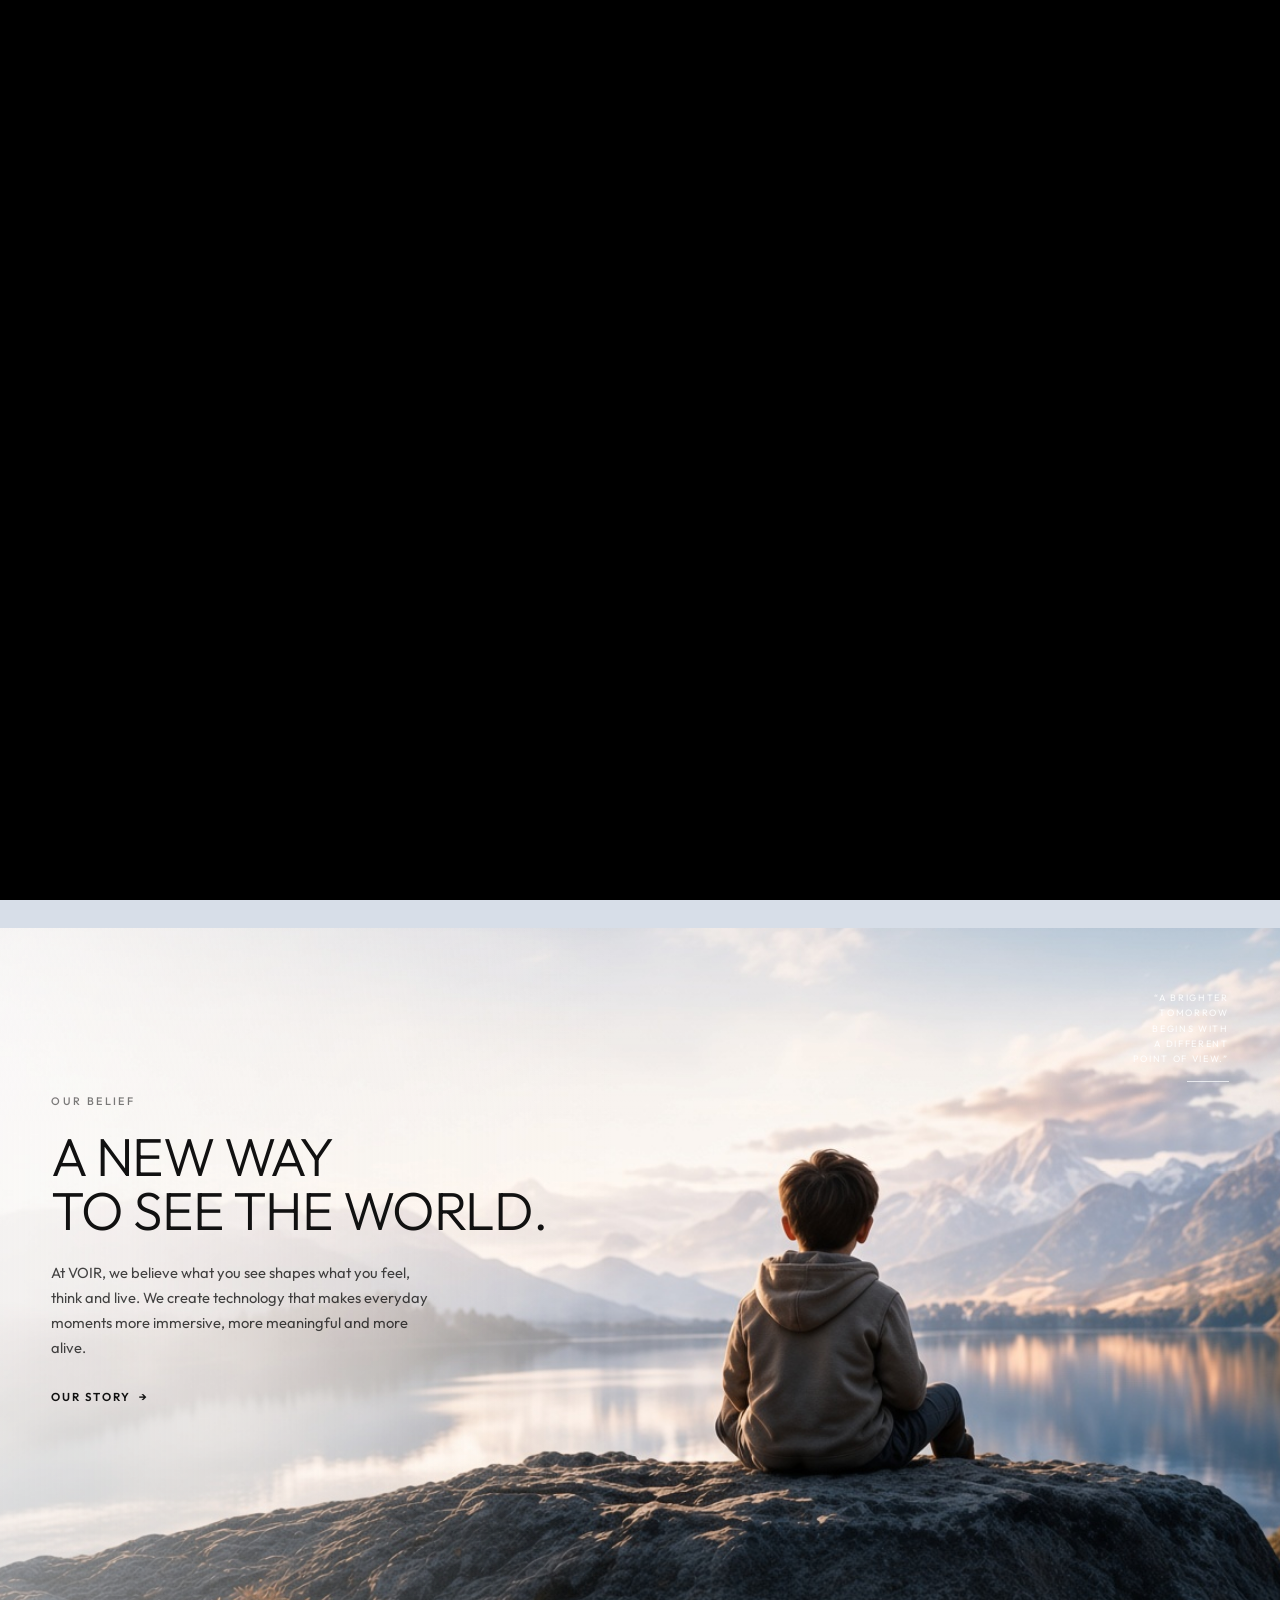
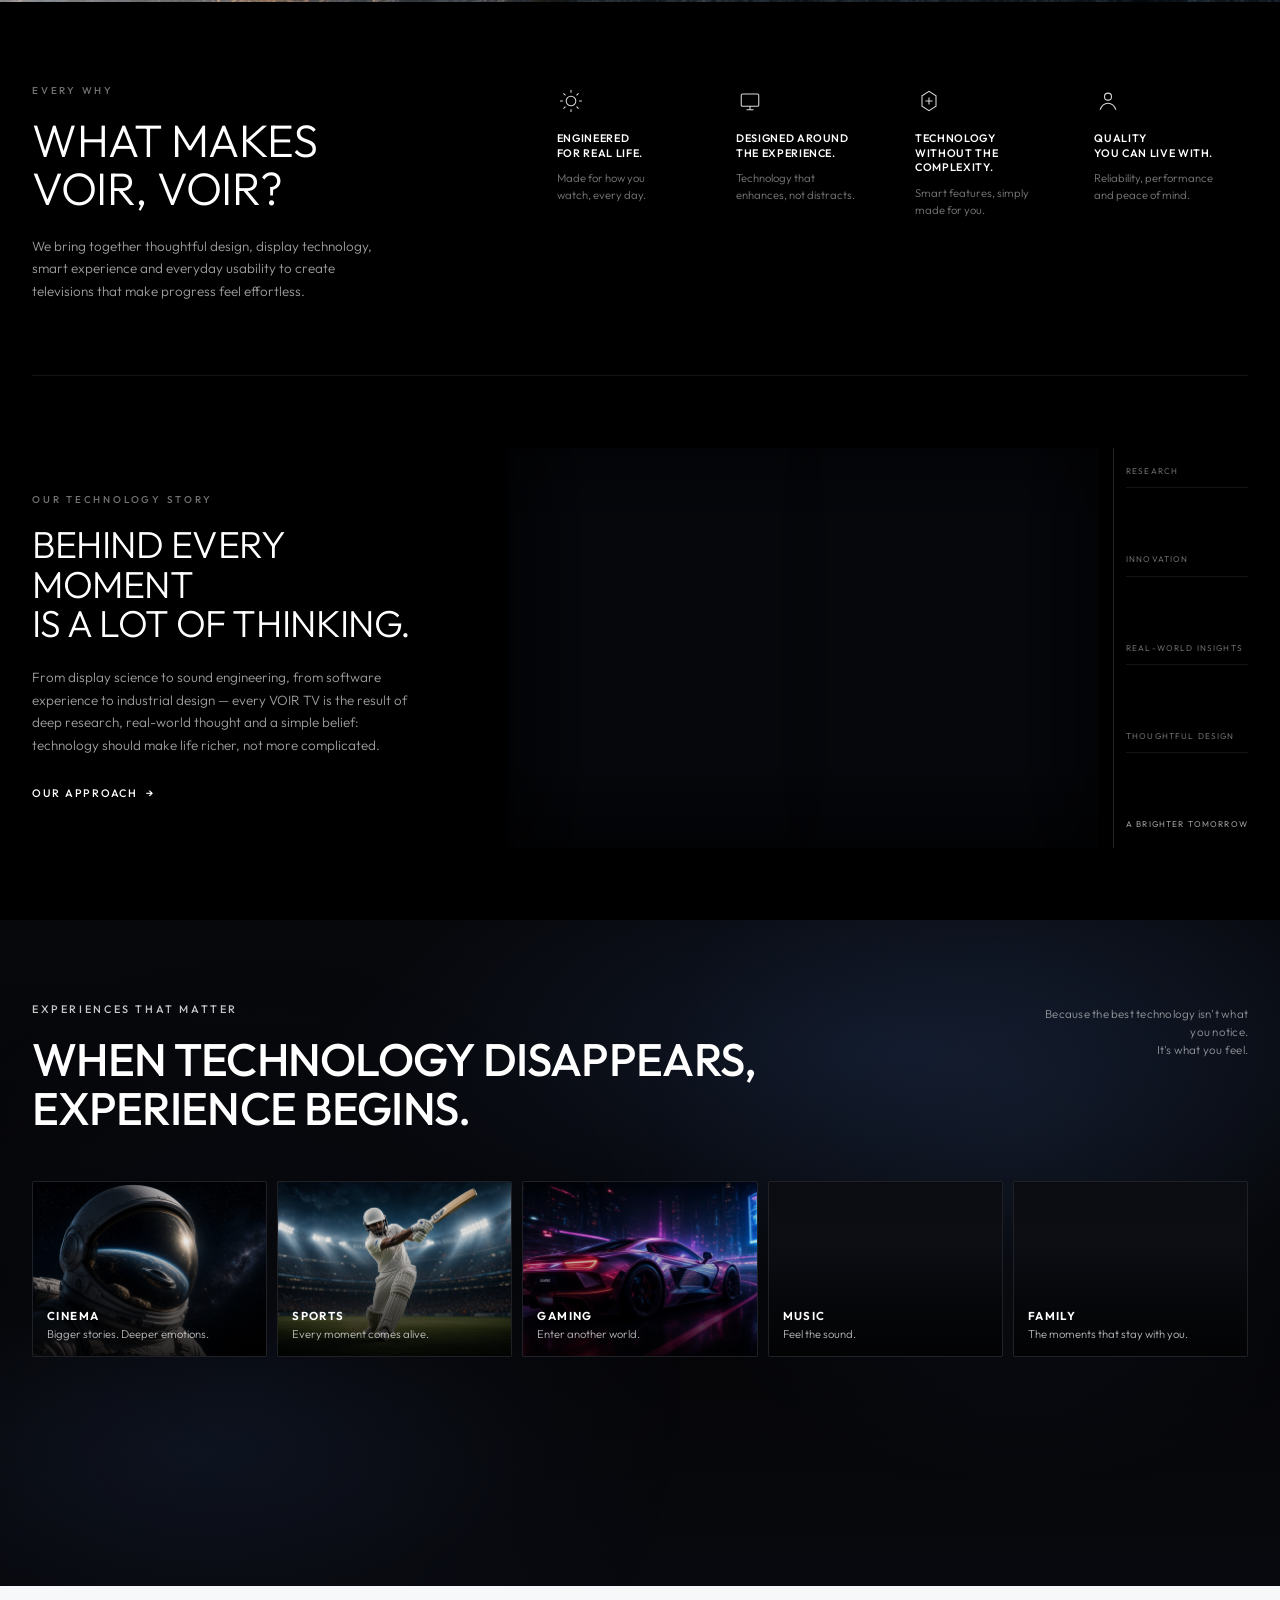
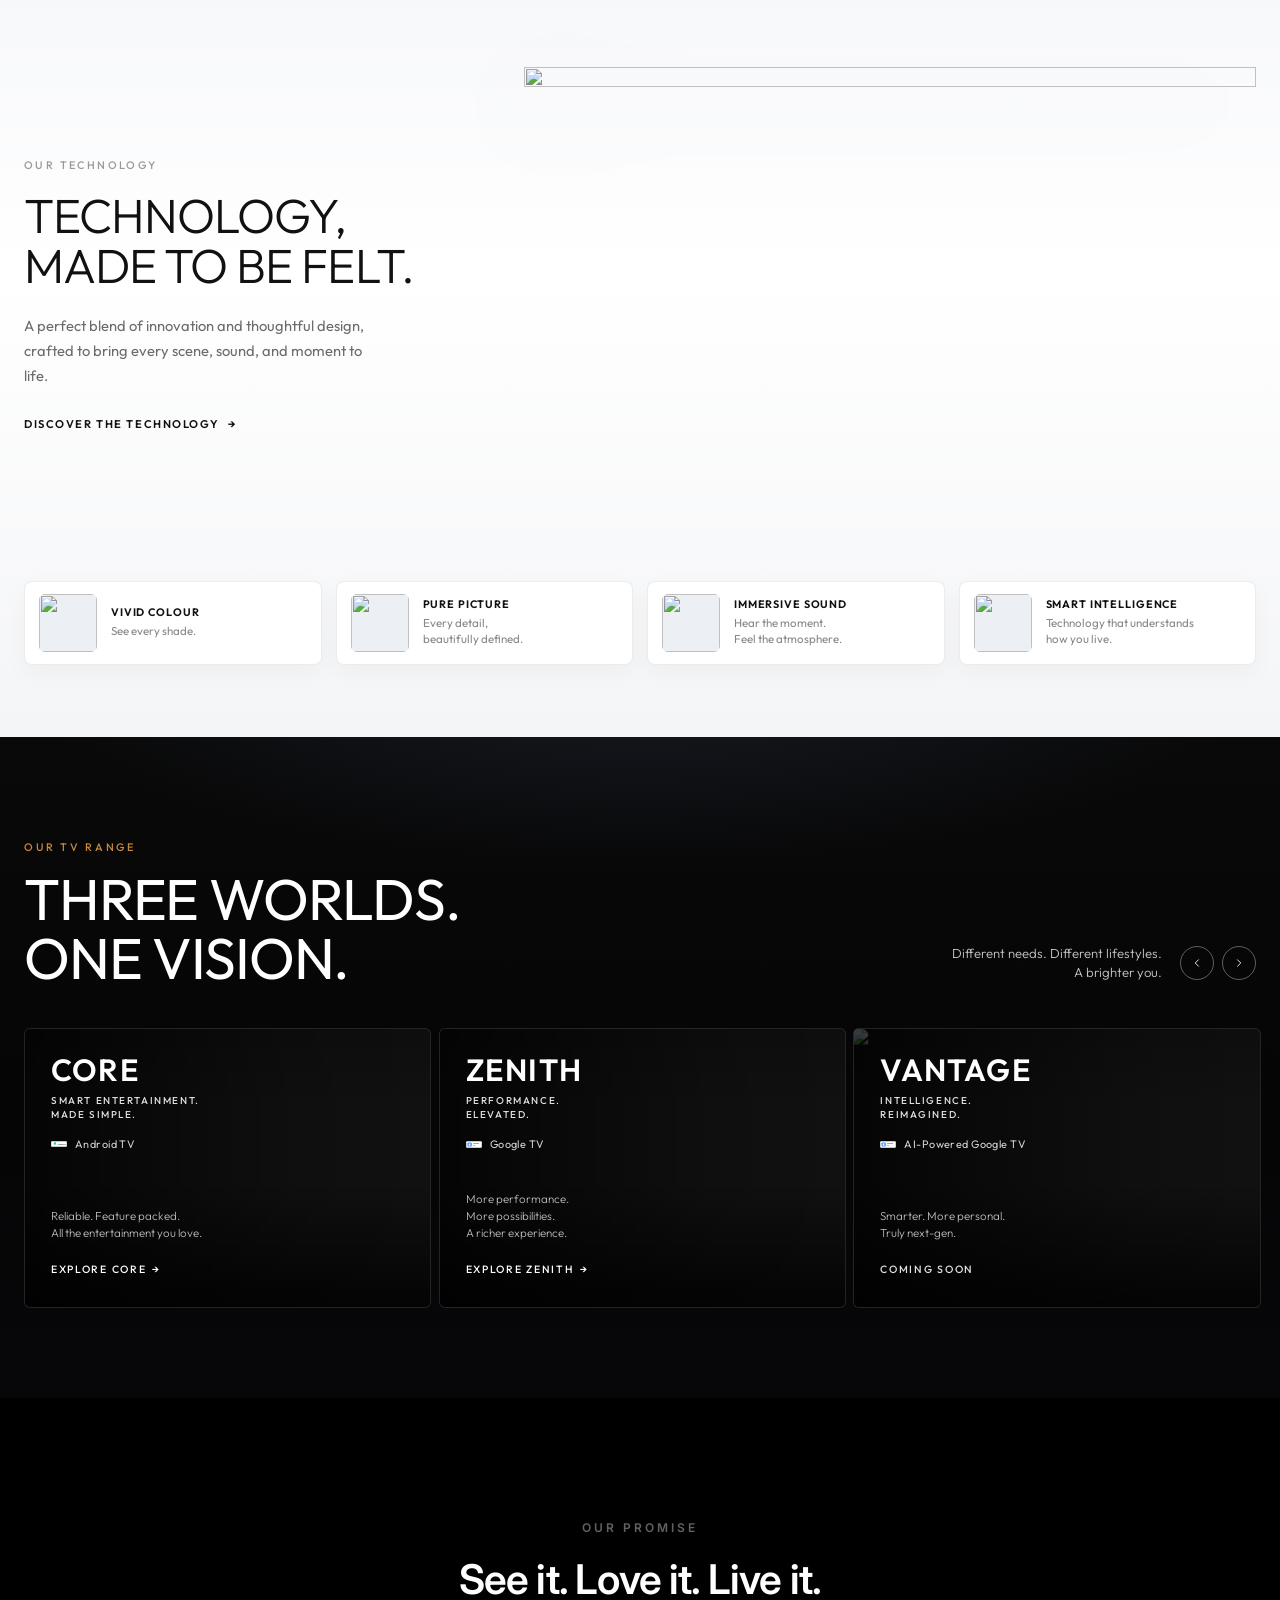
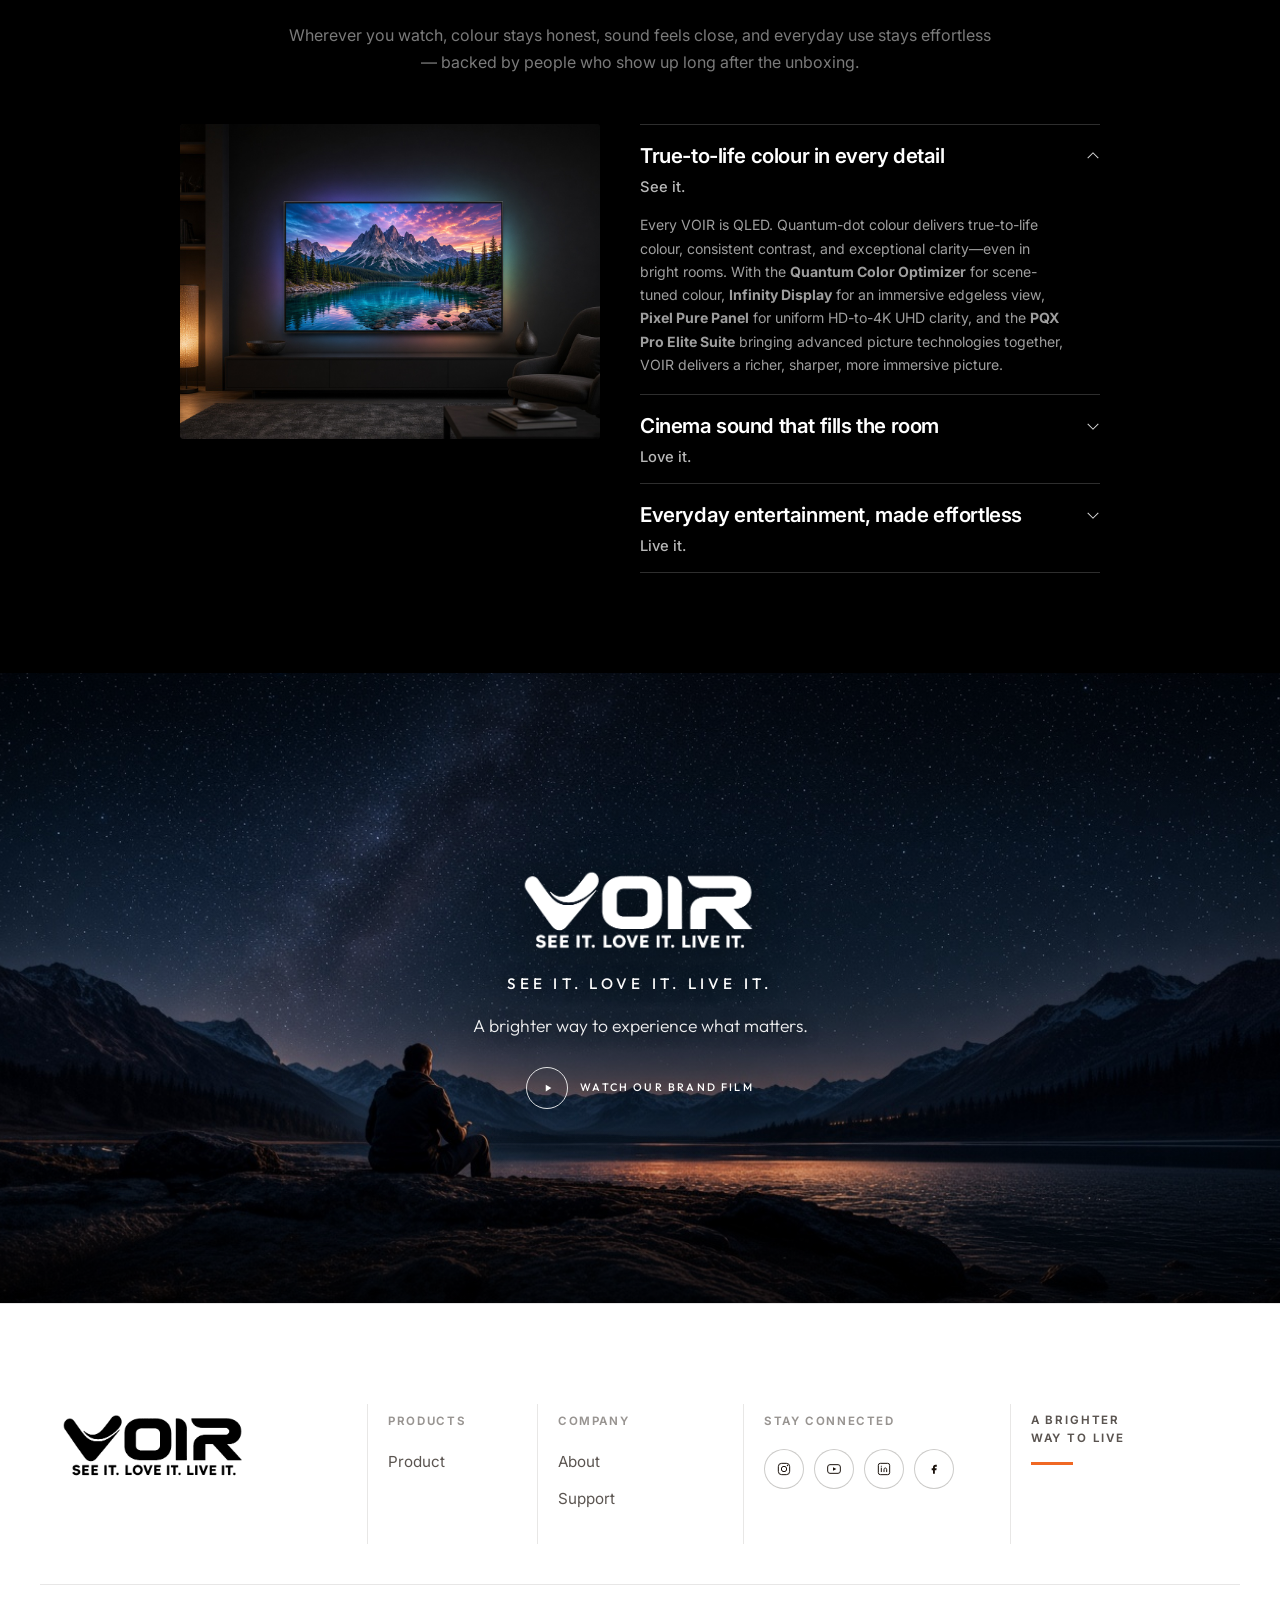
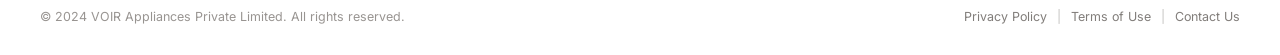
==== commit 0dd3ec90: "Revamp homepage with new brand film section, including modal functionality for video playback. Updat" ====
--- a/index.html
+++ b/index.html
@@ -11,7 +11,7 @@
   <link rel="stylesheet" href="css/main.css?v=46" />
   <link rel="stylesheet" href="css/animations.css?v=10" />
   <link rel="stylesheet" href="css/pages.css?v=52" />
-  <link rel="stylesheet" href="css/homepage.css?v=40" />
+  <link rel="stylesheet" href="css/homepage.css?v=42" />
 </head>
 <body class="page-home">
   <div class="cursor" id="cursor" aria-hidden="true">
@@ -568,26 +568,54 @@
             </div>
           </div>
         </div>
-
-        <div class="promise-v2__living" data-hp-reveal>
-          <h2 class="promise-v2__living-title">Where AI becomes part of everyday living</h2>
-          <div class="promise-v2__living-stage">
-            <img src="images/smarthome.jpg" alt="VOIR smart living experience" class="promise-v2__living-img" loading="lazy" />
-            <div class="promise-v2__chips" aria-hidden="true">
-              <span class="promise-v2__chip promise-v2__chip--tl">“What’s on tonight?”</span>
-              <span class="promise-v2__chip promise-v2__chip--tr">Related content</span>
-              <span class="promise-v2__chip promise-v2__chip--bl">Top highlights</span>
-              <span class="promise-v2__chip promise-v2__chip--br">AI Mode</span>
-            </div>
-          </div>
-          <div class="promise-v2__living-copy">
-            <h3 class="promise-v2__living-name">VOIR Vision Companion</h3>
-            <p class="promise-v2__living-text">
-              A more personal way to interact with your VOIR product. Always by your side, Vision Companion
-              adapts to what you’re watching — recommending content you’ll love, answering on-screen
-              questions, and helping you discover, explore and enjoy with ease.
-            </p>
-          </div>
+      </div>
+
+        <div class="promise-v2__living" aria-label="VOIR brand film">
+          <div class="promise-v2__living-frame">
+            <img
+              class="promise-v2__living-bg"
+              src="images/brand-film-bg.jpg"
+              alt=""
+              loading="lazy"
+              decoding="async"
+            />
+            <div class="promise-v2__living-wash" aria-hidden="true"></div>
+
+            <div class="promise-v2__living-content">
+              <img
+                class="promise-v2__living-logo"
+                src="images/whitelogo.png"
+                alt="VOIR"
+                width="220"
+                height="64"
+              />
+              <p class="promise-v2__living-tagline">SEE IT. LOVE IT. LIVE IT.</p>
+              <p class="promise-v2__living-line">A brighter way to experience what matters.</p>
+              <button type="button" class="promise-v2__film-btn" id="brandFilmOpen" aria-haspopup="dialog" aria-controls="brandFilmModal">
+                <span class="promise-v2__film-play" aria-hidden="true">
+                  <svg viewBox="0 0 24 24" width="18" height="18" fill="currentColor">
+                    <path d="M9 7.5v9l7.5-4.5L9 7.5z" />
+                  </svg>
+                </span>
+                <span class="promise-v2__film-label">WATCH OUR BRAND FILM</span>
+              </button>
+            </div>
+          </div>
+        </div>
+
+      <div class="brand-film-modal" id="brandFilmModal" hidden aria-hidden="true">
+        <div class="brand-film-modal__backdrop" data-brand-film-close></div>
+        <div class="brand-film-modal__dialog" role="dialog" aria-modal="true" aria-label="VOIR brand film">
+          <button type="button" class="brand-film-modal__close" data-brand-film-close aria-label="Close brand film">×</button>
+          <video
+            id="brandFilmVideo"
+            class="brand-film-modal__video"
+            controls
+            playsinline
+            preload="none"
+          >
+            <source src="vidio%20hero.mp4" type="video/mp4" />
+          </video>
         </div>
       </div>
     </section>
@@ -602,6 +630,6 @@
   <script src="js/chrome.js?v=18"></script>
   <script src="js/cursor.js?v=3"></script>
   <script src="js/app.js?v=41"></script>
-  <script src="js/homepage.js?v=25"></script>
+  <script src="js/homepage.js?v=26"></script>
 </body>
 </html>
--- a/css/homepage.css
+++ b/css/homepage.css
@@ -1707,7 +1707,7 @@
 .promise-v2 {
   position: relative;
   background: #000;
-  padding: 120px 0 130px;
+  padding: 120px 0 0;
   overflow: hidden;
   color: #fff;
 }
@@ -1926,83 +1926,182 @@
   display: none;
 }
 
-/* Living / AI companion band */
+/* Living / brand film cinematic band */
 .promise-v2__living {
+  position: relative;
+  width: 100%;
+  margin: 88px 0 0;
+  padding: 0;
+  max-width: none;
   text-align: center;
-  max-width: 980px;
-  margin: 0 auto;
-}
-
-.promise-v2__living-title {
-  font-family: var(--font-title);
-  font-size: clamp(1.85rem, 3.8vw, 2.8rem);
-  font-weight: 600;
-  letter-spacing: -0.03em;
-  line-height: 1.15;
-  margin: 0 auto 40px;
-  max-width: 16ch;
+}
+
+.promise-v2__living-frame {
+  position: relative;
+  width: 100%;
+  min-height: clamp(480px, 70vh, 780px);
+  overflow: hidden;
+  isolation: isolate;
+  display: grid;
+  place-items: center;
+}
+
+.promise-v2__living-bg {
+  position: absolute;
+  inset: 0;
+  width: 100%;
+  height: 100%;
+  object-fit: cover;
+  object-position: center 58%;
+  display: block;
+  z-index: 0;
+  transform: scale(1.02);
+}
+
+.promise-v2__living-wash {
+  position: absolute;
+  inset: 0;
+  z-index: 1;
+  pointer-events: none;
+  background:
+    radial-gradient(ellipse 55% 50% at 50% 48%, rgba(0, 0, 0, 0.28), transparent 70%),
+    linear-gradient(180deg, rgba(0, 0, 0, 0.35) 0%, transparent 28%, transparent 72%, rgba(0, 0, 0, 0.55) 100%);
+}
+
+.promise-v2__living-content {
+  position: relative;
+  z-index: 2;
+  display: flex;
+  flex-direction: column;
+  align-items: center;
+  justify-content: center;
+  gap: 0;
+  padding: 48px 24px;
+  max-width: 720px;
+}
+
+.promise-v2__living-logo {
+  display: block;
+  width: min(240px, 52vw);
+  height: auto;
+  margin: 0 0 18px;
+  filter: drop-shadow(0 8px 24px rgba(0, 0, 0, 0.45));
+}
+
+.promise-v2__living-tagline {
+  margin: 0 0 16px;
+  font-family: "Outfit", sans-serif;
+  font-size: clamp(0.78rem, 1.4vw, 0.95rem);
+  font-weight: 500;
+  letter-spacing: 0.28em;
+  text-transform: uppercase;
   color: #fff;
-}
-
-.promise-v2__living-stage {
+  text-shadow: 0 2px 18px rgba(0, 0, 0, 0.55);
+}
+
+.promise-v2__living-line {
+  margin: 0 0 28px;
+  font-family: "Outfit", sans-serif;
+  font-size: clamp(0.92rem, 1.5vw, 1.1rem);
+  font-weight: 300;
+  line-height: 1.5;
+  color: rgba(255, 255, 255, 0.92);
+  text-shadow: 0 2px 16px rgba(0, 0, 0, 0.55);
+}
+
+.promise-v2__film-btn {
+  display: inline-flex;
+  align-items: center;
+  gap: 12px;
+  margin: 0;
+  padding: 0;
+  border: 0;
+  background: transparent;
+  color: #fff;
+  cursor: pointer;
+  transition: opacity 0.35s ease, transform 0.35s ease;
+}
+
+.promise-v2__film-btn:hover,
+.promise-v2__film-btn:focus-visible {
+  opacity: 0.82;
+  outline: none;
+}
+
+.promise-v2__film-btn:hover .promise-v2__film-play,
+.promise-v2__film-btn:focus-visible .promise-v2__film-play {
+  transform: scale(1.06);
+}
+
+.promise-v2__film-play {
+  display: grid;
+  place-items: center;
+  width: 42px;
+  height: 42px;
+  border: 1.5px solid rgba(255, 255, 255, 0.85);
+  border-radius: 50%;
+  transition: transform 0.35s ease;
+}
+
+.promise-v2__film-play svg {
+  margin-left: 2px;
+}
+
+.promise-v2__film-label {
+  font-family: "Outfit", sans-serif;
+  font-size: 0.68rem;
+  font-weight: 500;
+  letter-spacing: 0.2em;
+  text-transform: uppercase;
+}
+
+.brand-film-modal {
+  position: fixed;
+  inset: 0;
+  z-index: 1200;
+  display: grid;
+  place-items: center;
+  padding: 24px;
+}
+
+.brand-film-modal[hidden] {
+  display: none !important;
+}
+
+.brand-film-modal__backdrop {
+  position: absolute;
+  inset: 0;
+  background: rgba(0, 0, 0, 0.82);
+}
+
+.brand-film-modal__dialog {
   position: relative;
-  margin: 0 auto 40px;
-  border-radius: 8px;
-  overflow: visible;
-}
-
-.promise-v2__living-img {
+  z-index: 1;
+  width: min(1100px, 100%);
+  background: #000;
+  border: 1px solid rgba(255, 255, 255, 0.12);
+  box-shadow: 0 30px 80px rgba(0, 0, 0, 0.55);
+}
+
+.brand-film-modal__close {
+  position: absolute;
+  top: -42px;
+  right: 0;
+  border: 0;
+  background: transparent;
+  color: #fff;
+  font-size: 2rem;
+  line-height: 1;
+  cursor: pointer;
+  padding: 4px 8px;
+}
+
+.brand-film-modal__video {
   display: block;
   width: 100%;
   aspect-ratio: 16 / 9;
-  object-fit: cover;
-  border-radius: 8px;
-  background: #111;
-}
-
-.promise-v2__chips {
-  position: absolute;
-  inset: 0;
-  pointer-events: none;
-}
-
-.promise-v2__chip {
-  position: absolute;
-  padding: 10px 14px;
-  border-radius: 14px;
-  border: 1px solid rgba(255, 255, 255, 0.18);
-  background: rgba(18, 18, 22, 0.55);
-  backdrop-filter: blur(14px);
-  -webkit-backdrop-filter: blur(14px);
-  font-size: 0.78rem;
-  color: rgba(255, 255, 255, 0.88);
-  box-shadow: 0 12px 30px rgba(0, 0, 0, 0.35);
-  white-space: nowrap;
-}
-
-.promise-v2__chip--tl { top: 12%; left: 4%; }
-.promise-v2__chip--tr { top: 18%; right: 6%; }
-.promise-v2__chip--bl { bottom: 16%; left: 10%; }
-.promise-v2__chip--br { bottom: 22%; right: 8%; }
-
-.promise-v2__living-copy {
-  max-width: 54ch;
-  margin: 0 auto;
-}
-
-.promise-v2__living-name {
-  font-family: var(--font-title);
-  font-size: 1.35rem;
-  font-weight: 600;
-  margin: 0 0 14px;
-  color: #fff;
-}
-
-.promise-v2__living-text {
-  margin: 0;
-  font-size: 1rem;
-  line-height: 1.7;
-  color: rgba(255, 255, 255, 0.55);
+  background: #000;
+  max-height: 80vh;
 }
 
 /* ============================================
@@ -2421,7 +2520,7 @@
   }
 
   .promise-v2 {
-    padding: 64px 0 72px;
+    padding: 64px 0 0;
   }
 
   .promise-v2__inner {
@@ -2466,17 +2565,38 @@
     max-width: none;
   }
 
-  .promise-v2__living-title {
-    max-width: none;
-    font-size: clamp(1.35rem, 6vw, 1.85rem);
-  }
-
-  .promise-v2__chips {
-    display: none;
-  }
-
-  .promise-v2__living-text {
-    font-size: 0.95rem;
+  .promise-v2__living {
+    margin-top: 56px;
+  }
+
+  .promise-v2__living-frame {
+    min-height: clamp(360px, 58vh, 560px);
+  }
+
+  .promise-v2__living-logo {
+    width: min(180px, 52vw);
+    margin-bottom: 14px;
+  }
+
+  .promise-v2__living-tagline {
+    letter-spacing: 0.2em;
+    font-size: 0.72rem;
+  }
+
+  .promise-v2__living-line {
+    font-size: 0.92rem;
+    margin-bottom: 22px;
+    max-width: 28ch;
+  }
+
+  .promise-v2__film-play {
+    width: 38px;
+    height: 38px;
+  }
+
+  .promise-v2__film-label {
+    font-size: 0.62rem;
+    letter-spacing: 0.14em;
   }
 }
 
